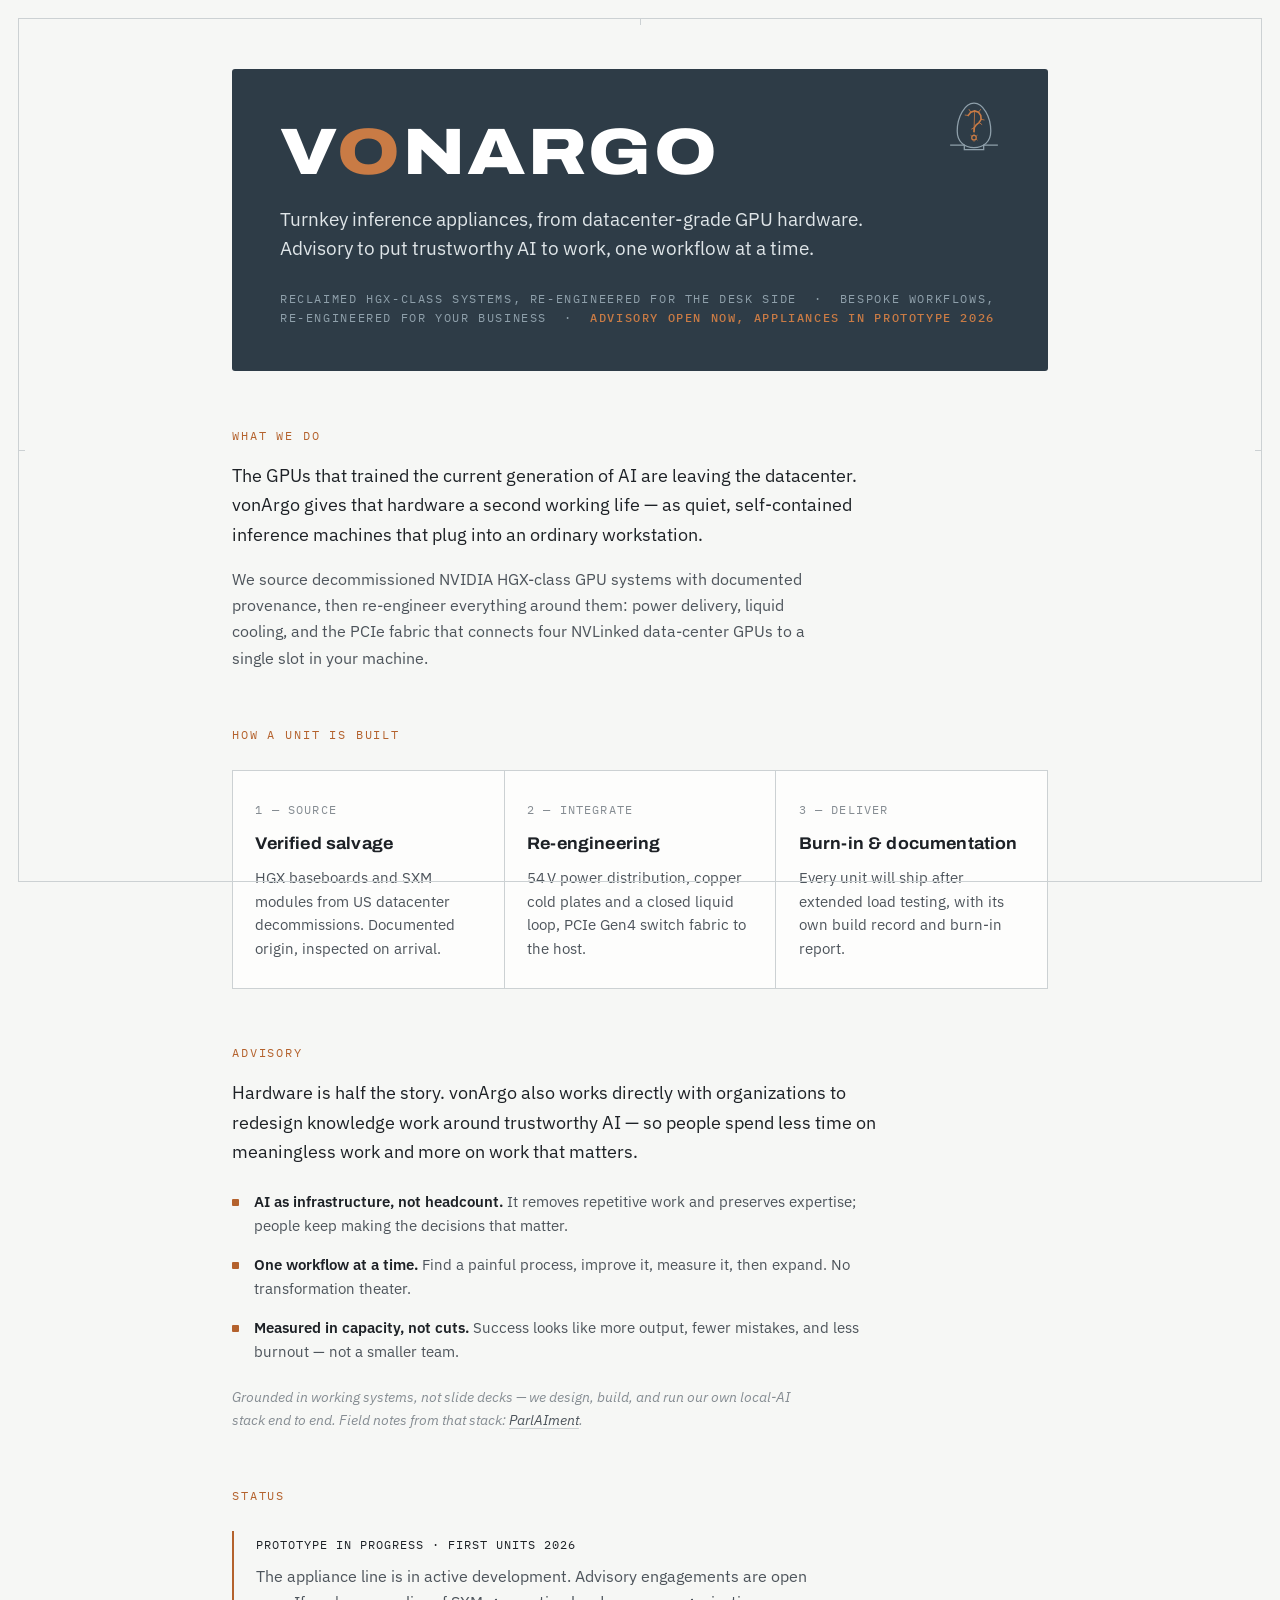
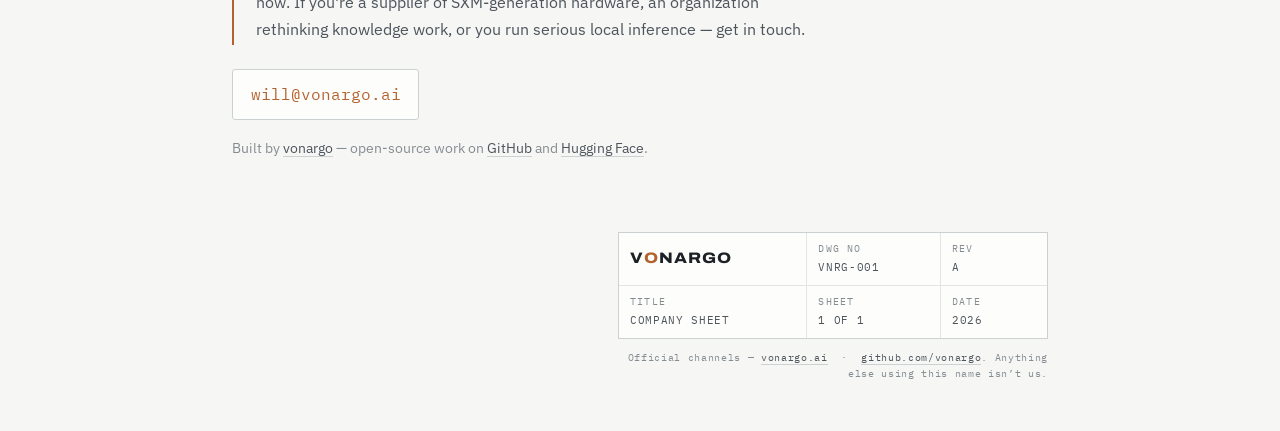
==== index.html @ 1dc31dbd "Footer: canonical-channels note (authenticity vs brand-squatting lookalikes)" ====
<!doctype html>
<html lang="en">
<head>
<meta charset="utf-8">
<meta name="viewport" content="width=device-width, initial-scale=1">
<title>Vonargo — inference appliances & knowledge-work advisory</title>
<meta name="description" content="vonArgo re-engineers decommissioned datacenter GPU systems into quiet, desk-side inference appliances. In prototype — first units 2026.">
<meta property="og:title" content="Vonargo — inference appliances & knowledge-work advisory">
<meta property="og:description" content="Reclaimed HGX-class systems, re-engineered for the desk side. Plus advisory on redesigning knowledge work with trustworthy AI. In prototype — first units 2026.">
<meta property="og:type" content="website">
<meta property="og:url" content="https://vonargo.ai/">
<meta property="og:image" content="https://vonargo.ai/og.png">
<meta property="og:image:width" content="1200">
<meta property="og:image:height" content="630">
<meta name="twitter:card" content="summary_large_image">
<link rel="icon" href="data:image/svg+xml,%3Csvg xmlns='http://www.w3.org/2000/svg' viewBox='0 0 120 150'%3E%3Cpath d='M60 6 C 88 6, 112 48, 112 92 C 112 126, 89 144, 60 144 C 31 144, 8 126, 8 92 C 8 48, 32 6, 60 6 Z' fill='%232e3c47'/%3E%3Cg stroke='%23c97b45' fill='none' stroke-width='9' stroke-linecap='square'%3E%3Cpath d='M42 44 L50 34 L62 30 L74 34 L81 44 L82 56 L76 66 L67 73 L61 82 L60 94'/%3E%3C/g%3E%3Ccircle cx='60' cy='115' r='9' fill='%23c97b45'/%3E%3C/svg%3E">
<link rel="preconnect" href="https://fonts.googleapis.com">
<link rel="preconnect" href="https://fonts.gstatic.com" crossorigin>
<link href="https://fonts.googleapis.com/css2?family=Archivo:wdth,wght@62..125,400..900&family=IBM+Plex+Sans:wght@400;500;600&family=IBM+Plex+Mono:wght@400;500&display=swap" rel="stylesheet">
<style>
/* Vonargo — "steel & copper". The page is set like an engineering drawing sheet:
   hairline frame, dimension ticks, title block. Copper is spent sparingly —
   it's the material the company actually trades in (cold plates, busbars). */
:root{
  --paper:#f6f7f5;        /* cool technical paper — not cream */
  --panel:#fdfdfc;
  --ink:#1d2126;          /* graphite */
  --ink-soft:#4d545b;
  --ink-faint:#858c92;
  --line:#ccd1d3;         /* steel hairline */
  --line-soft:#e2e5e6;
  --slate:#2e3c47;        /* anodized nameplate */
  --slate-ink:#dfe5e8;
  --slate-faint:#8fa0ab;
  --copper:#b4622d;       /* busbar copper — the one accent */
  --copper-bright:#c97b45;
  --sans:"IBM Plex Sans",system-ui,-apple-system,"Segoe UI",sans-serif;
  --mono:"IBM Plex Mono",ui-monospace,SFMono-Regular,Menlo,monospace;
  --display:"Archivo",var(--sans);
  --frame:18px;           /* drawing-sheet margin */
}
*{box-sizing:border-box}
html,body{margin:0;background:var(--paper);color:var(--ink);
  font-family:var(--sans);font-size:16px;line-height:1.65}

/* ── the drawing sheet frame ─────────────────────────────── */
.sheet{position:fixed;inset:var(--frame);border:1px solid var(--line);
  pointer-events:none;z-index:50}
.sheet::before,.sheet::after{content:'';position:absolute;background:var(--line)}
.sheet::before{top:-1px;left:50%;width:1px;height:7px}   /* top centerline tick */
.sheet::after{bottom:-1px;left:50%;width:1px;height:7px} /* bottom tick */
.tick{position:absolute;background:var(--line)}
.tick.l{left:-1px;top:50%;height:1px;width:7px}
.tick.r{right:-1px;top:50%;height:1px;width:7px}

main{max-width:880px;margin:0 auto;padding:calc(var(--frame) + 4vw) 2rem 0}

/* ── nameplate ───────────────────────────────────────────── */
.nameplate{background:var(--slate);color:var(--slate-ink);
  border-radius:3px;padding:3.2rem 3rem 2.8rem;position:relative;overflow:hidden}
.nameplate .mark{position:absolute;top:1.8rem;right:3rem;width:52px;height:60px}
.wordmark{font-family:var(--display);font-weight:850;font-stretch:118%;
  font-size:clamp(2.5rem,7vw,4.1rem);letter-spacing:0.035em;line-height:1;
  margin:0;color:#fff}
.wordmark .o{color:var(--copper-bright)}
.thesis{margin:1.1rem 0 0;font-size:clamp(1.02rem,2.4vw,1.2rem);
  color:var(--slate-ink);max-width:34em;line-height:1.55}
.nameplate .sub{margin:1.6rem 0 0;font-family:var(--mono);font-size:0.72rem;
  letter-spacing:0.14em;color:var(--slate-faint);text-transform:uppercase}
.nameplate .sub b{color:var(--copper-bright);font-weight:500}

/* ── body sections ───────────────────────────────────────── */
section{padding:3.4rem 0 0}
.eyebrow{font-family:var(--mono);font-size:0.72rem;letter-spacing:0.16em;
  text-transform:uppercase;color:var(--copper);margin:0 0 1rem}
.lede{font-size:1.12rem;max-width:38em;margin:0;color:var(--ink)}
.lede + p{max-width:38em;color:var(--ink-soft);margin:1rem 0 0}

/* pipeline — a real sequence, so the numbers mean something */
.pipeline{display:grid;grid-template-columns:repeat(3,1fr);gap:1px;
  background:var(--line);border:1px solid var(--line);margin-top:1.6rem}
.step{background:var(--panel);padding:1.5rem 1.4rem 1.7rem}
.step .n{font-family:var(--mono);font-size:0.72rem;color:var(--ink-faint);
  letter-spacing:0.1em}
.step h3{font-family:var(--display);font-weight:700;font-stretch:105%;
  font-size:1.06rem;margin:0.55rem 0 0.5rem;letter-spacing:0.01em}
.step p{margin:0;font-size:0.92rem;color:var(--ink-soft);line-height:1.6}

/* advisory principles */
.principles{list-style:none;margin:1.4rem 0 0;padding:0;max-width:40em;
  display:grid;gap:0.9rem}
.principles li{padding-left:1.4rem;position:relative;color:var(--ink-soft);
  font-size:0.95rem;line-height:1.6}
.principles li::before{content:'';position:absolute;left:0;top:0.62em;
  width:7px;height:7px;background:var(--copper);border-radius:1px}
.principles b{color:var(--ink);font-weight:600}
.grounded{margin:1.3rem 0 0;max-width:40em;font-size:0.9rem;
  color:var(--ink-faint);font-style:italic}
.grounded a{color:var(--ink-soft);text-decoration:underline;
  text-decoration-color:var(--line);text-underline-offset:3px}
.grounded a:hover{color:var(--copper);text-decoration-color:var(--copper)}

/* status + contact */
.status{border-left:2px solid var(--copper);padding:0.2rem 0 0.2rem 1.4rem;
  margin-top:1.6rem}
.status p{margin:0;max-width:36em;color:var(--ink-soft)}
.status .now{font-family:var(--mono);font-size:0.78rem;letter-spacing:0.08em;
  color:var(--ink);margin-bottom:0.5rem}
.contact{margin-top:1.5rem}
a.mail{display:inline-block;font-family:var(--mono);font-size:1rem;
  color:var(--copper);text-decoration:none;border:1px solid var(--line);
  background:var(--panel);padding:0.7rem 1.1rem;border-radius:3px}
a.mail:hover{border-color:var(--copper);color:var(--copper)}
a.mail:focus-visible,a:focus-visible{outline:2px solid var(--copper);outline-offset:2px}

/* builder line */
.builder{margin-top:0.9rem;font-size:0.9rem;color:var(--ink-faint)}
.builder a{color:var(--ink-soft);text-decoration:underline;
  text-decoration-color:var(--line);text-underline-offset:3px}
.builder a:hover{color:var(--copper);text-decoration-color:var(--copper)}

/* ── title block footer ──────────────────────────────────── */
footer{margin:4.5rem 0 0;padding-bottom:calc(var(--frame) + 2rem)}
.titleblock{margin-left:auto;max-width:430px;border:1px solid var(--line);
  background:var(--panel);display:grid;
  grid-template-columns:1.4fr 1fr 0.8fr;font-family:var(--mono);
  font-size:0.68rem;letter-spacing:0.06em;color:var(--ink-soft)}
.tb{padding:0.5rem 0.7rem;border-top:1px solid var(--line-soft)}
.tb:nth-child(-n+3){border-top:none}
.tb + .tb{border-left:1px solid var(--line-soft)}
.tb:nth-child(3n+1){border-left:none}
.tb b{display:block;font-weight:400;font-size:0.6rem;color:var(--ink-faint);
  letter-spacing:0.12em;margin-bottom:0.15rem}
.tb.name{font-family:var(--display);font-weight:800;font-stretch:115%;
  font-size:0.95rem;letter-spacing:0.06em;color:var(--ink);
  display:flex;align-items:center}
.tb.name span{color:var(--copper)}
.canon{max-width:430px;margin:0.7rem 0 0 auto;font-family:var(--mono);
  font-size:0.6rem;letter-spacing:0.07em;line-height:1.6;
  color:var(--ink-faint);text-align:right}
.canon a{color:var(--ink-soft);text-decoration:none;
  border-bottom:1px solid var(--line)}
.canon a:hover{color:var(--copper);border-color:var(--copper)}

/* ── motion: one quiet reveal ────────────────────────────── */
@media (prefers-reduced-motion:no-preference){
  .nameplate,section,footer{animation:rise 0.6s cubic-bezier(.2,.6,.2,1) both}
  section:nth-of-type(1){animation-delay:0.08s}
  section:nth-of-type(2){animation-delay:0.16s}
  section:nth-of-type(3){animation-delay:0.24s}
  footer{animation-delay:0.3s}
  @keyframes rise{from{opacity:0;transform:translateY(10px)}to{opacity:1;transform:none}}
}

/* ── responsive ──────────────────────────────────────────── */
@media (max-width:720px){
  :root{--frame:10px}
  main{padding-left:1.2rem;padding-right:1.2rem}
  .nameplate{padding:2.4rem 1.6rem 2.2rem}
  .nameplate .mark{top:1.4rem;right:1.6rem;width:40px;height:46px}
  .pipeline{grid-template-columns:1fr}
  .titleblock{max-width:none}
}
</style>
</head>
<body>

<div class="sheet" aria-hidden="true"><span class="tick l"></span><span class="tick r"></span></div>

<main>
  <header class="nameplate">
    <svg class="mark" viewBox="0 0 160 186" aria-hidden="true">
      <g transform="translate(20,10)">
        <path d="M60 6 C 88 6, 112 48, 112 92 C 112 126, 89 144, 60 144 C 31 144, 8 126, 8 92 C 8 48, 32 6, 60 6 Z" fill="none" stroke="#8fa0ab" stroke-width="4"/>
        <g stroke="#c97b45" fill="none" stroke-width="5" stroke-linecap="square" stroke-linejoin="miter">
          <path d="M42 44 L50 34 L62 30 L74 34 L81 44 L82 56 L76 66 L67 73 L61 82 L60 94"/>
          <path d="M50 34 L45 26" stroke-width="2.5"/>
          <path d="M74 34 L80 26" stroke-width="2.5"/>
          <path d="M82 56 L91 58" stroke-width="2.5"/>
          <path d="M76 66 L84 72" stroke-width="2.5"/>
          <path d="M61 82 L53 86" stroke-width="2.5"/>
          <path d="M42 44 L33 43" stroke-width="2.5"/>
        </g>
        <path d="M62 30 L60 94" stroke="#c97b45" stroke-width="2.5" fill="none" stroke-linecap="square"/>
        <g stroke="#c97b45" fill="none" stroke-width="4"><circle cx="60" cy="113" r="7"/></g>
        <g stroke="#c97b45" fill="none" stroke-width="2">
          <path d="M60 106 L60 101"/><path d="M66 109 L71 105"/><path d="M54 109 L49 105"/>
          <path d="M60 120 L60 126"/><path d="M66 117 L71 121"/>
        </g>
      </g>
      <path d="M8 146 L50 146 L50 160 L110 160 L110 146 L152 146" fill="none" stroke="#8fa0ab" stroke-width="4" stroke-linecap="square" stroke-linejoin="miter"/>
    </svg>
    <h1 class="wordmark">V<span class="o">O</span>NARGO</h1>
    <p class="thesis">Turnkey inference appliances, from datacenter-grade GPU hardware.<br>Advisory to put trustworthy AI to work, one workflow at a time.</p>
    <p class="sub">Reclaimed HGX-class systems, re-engineered for the desk side &nbsp;·&nbsp; bespoke workflows, re-engineered for your business &nbsp;·&nbsp; <b>advisory open now, appliances in prototype 2026</b></p>
  </header>

  <section>
    <p class="eyebrow">What we do</p>
    <p class="lede">The GPUs that trained the current generation of AI are leaving the datacenter. vonArgo gives that hardware a second working life — as quiet, self-contained inference machines that plug into an ordinary workstation.</p>
    <p>We source decommissioned NVIDIA HGX-class GPU systems with documented provenance, then re-engineer everything around them: power delivery, liquid cooling, and the PCIe fabric that connects four NVLinked data-center GPUs to a single slot in your machine.</p>
  </section>

  <section>
    <p class="eyebrow">How a unit is built</p>
    <div class="pipeline">
      <div class="step">
        <span class="n">1 — SOURCE</span>
        <h3>Verified salvage</h3>
        <p>HGX baseboards and SXM modules from US datacenter decommissions. Documented origin, inspected on arrival.</p>
      </div>
      <div class="step">
        <span class="n">2 — INTEGRATE</span>
        <h3>Re-engineering</h3>
        <p>54&thinsp;V power distribution, copper cold plates and a closed liquid loop, PCIe Gen4 switch fabric to the host.</p>
      </div>
      <div class="step">
        <span class="n">3 — DELIVER</span>
        <h3>Burn-in &amp; documentation</h3>
        <p>Every unit will ship after extended load testing, with its own build record and burn-in report.</p>
      </div>
    </div>
  </section>

  <section>
    <p class="eyebrow">Advisory</p>
    <p class="lede">Hardware is half the story. vonArgo also works directly with organizations to redesign knowledge work around trustworthy AI — so people spend less time on meaningless work and more on work that matters.</p>
    <ul class="principles">
      <li><b>AI as infrastructure, not headcount.</b> It removes repetitive work and preserves expertise; people keep making the decisions that matter.</li>
      <li><b>One workflow at a time.</b> Find a painful process, improve it, measure it, then expand. No transformation theater.</li>
      <li><b>Measured in capacity, not cuts.</b> Success looks like more output, fewer mistakes, and less burnout — not a smaller team.</li>
    </ul>
    <p class="grounded">Grounded in working systems, not slide decks — we design, build, and run our own local-AI stack end to end. Field notes from that stack: <a href="https://parlaiment.bearblog.dev">ParlAIment</a>.</p>
  </section>

  <section>
    <p class="eyebrow">Status</p>
    <div class="status">
      <p class="now">PROTOTYPE IN PROGRESS · FIRST UNITS 2026</p>
      <p>The appliance line is in active development. Advisory engagements are open now. If you're a supplier of SXM-generation hardware, an organization rethinking knowledge work, or you run serious local inference — get in touch.</p>
    </div>
    <p class="contact"><a class="mail" href="mailto:will@vonargo.ai">will@vonargo.ai</a></p>
    <p class="builder">Built by <a href="https://github.com/vonargo" rel="me">vonargo</a> — open-source work on <a href="https://github.com/vonargo">GitHub</a> and <a href="https://huggingface.co/vonargo" rel="me">Hugging&nbsp;Face</a>.</p>
  </section>

  <footer>
    <div class="titleblock" role="contentinfo">
      <div class="tb name">V<span>O</span>NARGO</div>
      <div class="tb"><b>DWG NO</b>VNRG-001</div>
      <div class="tb"><b>REV</b>A</div>
      <div class="tb"><b>TITLE</b>COMPANY SHEET</div>
      <div class="tb"><b>SHEET</b>1 OF 1</div>
      <div class="tb"><b>DATE</b>2026</div>
    </div>
    <p class="canon">Official channels — <a href="https://vonargo.ai">vonargo.ai</a> &nbsp;·&nbsp; <a href="https://github.com/vonargo">github.com/vonargo</a>. Anything else using this name isn&rsquo;t us.</p>
  </footer>
</main>

</body>
</html>
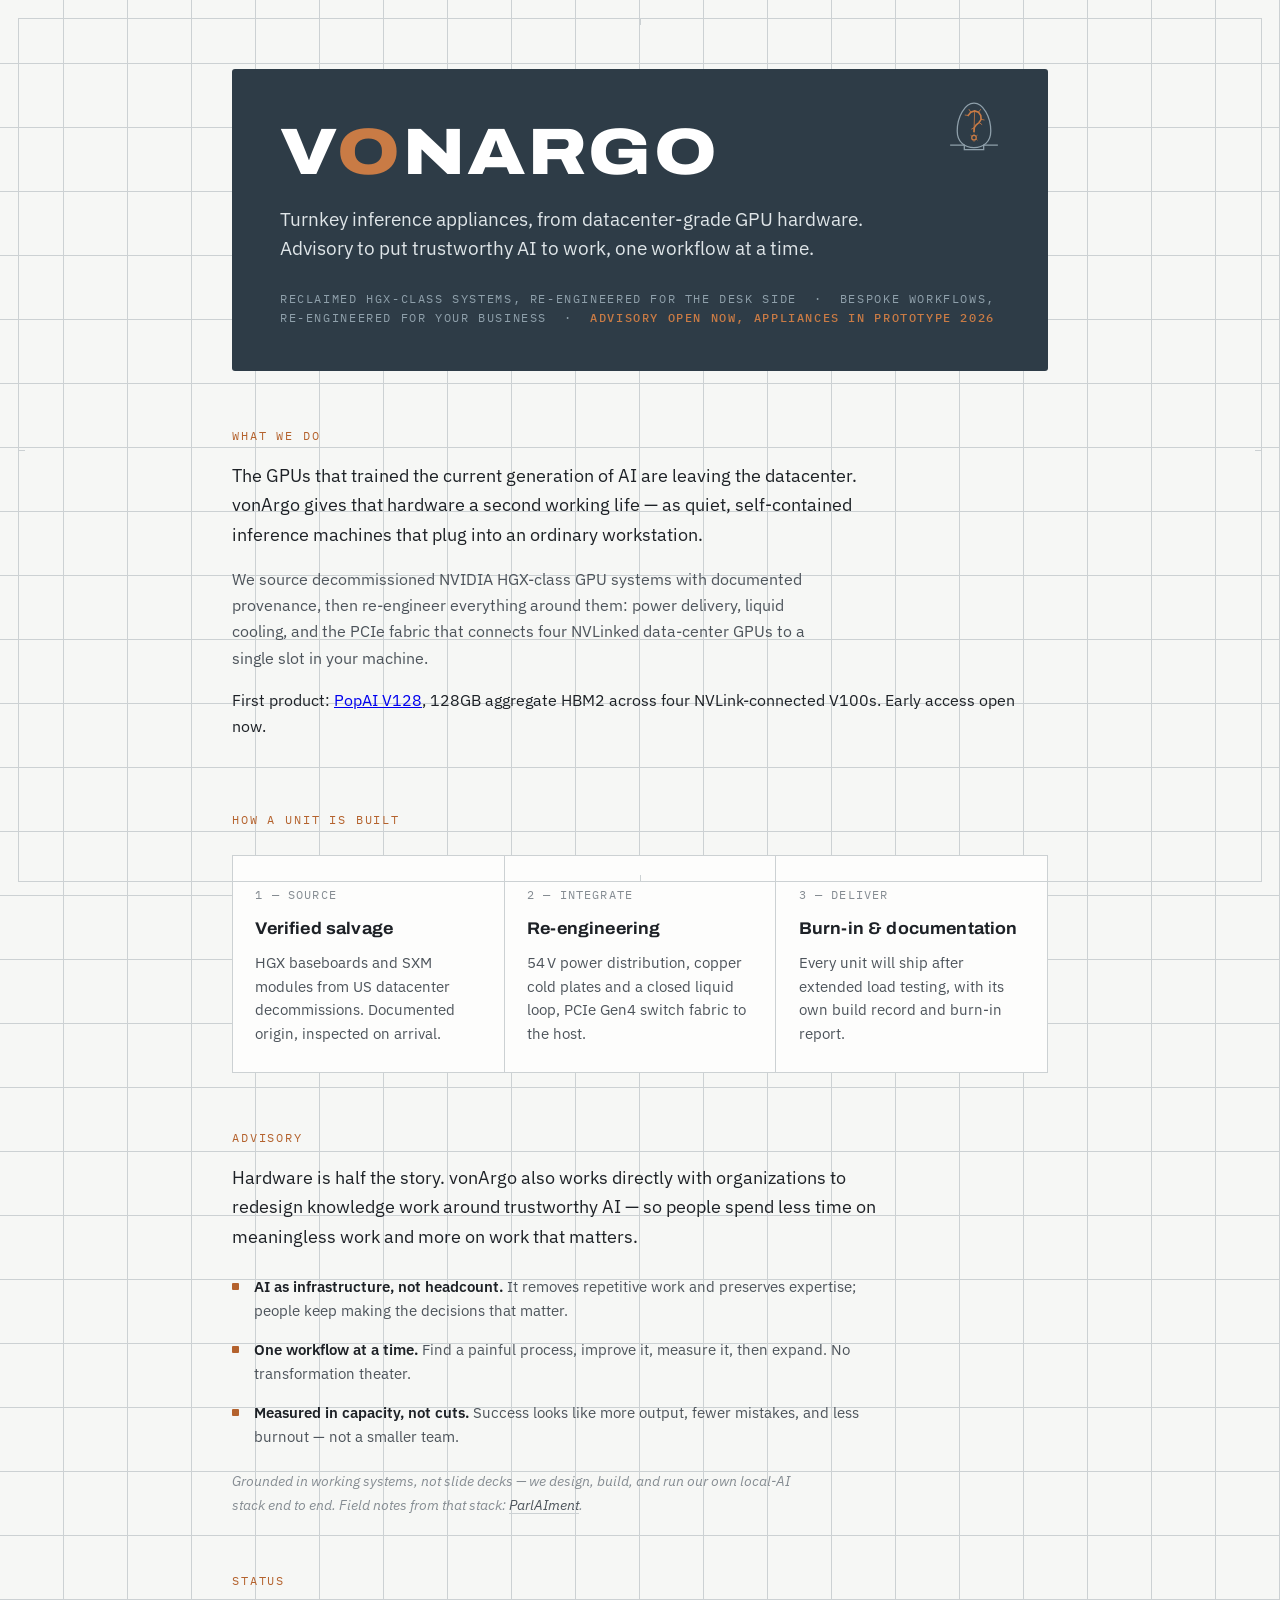
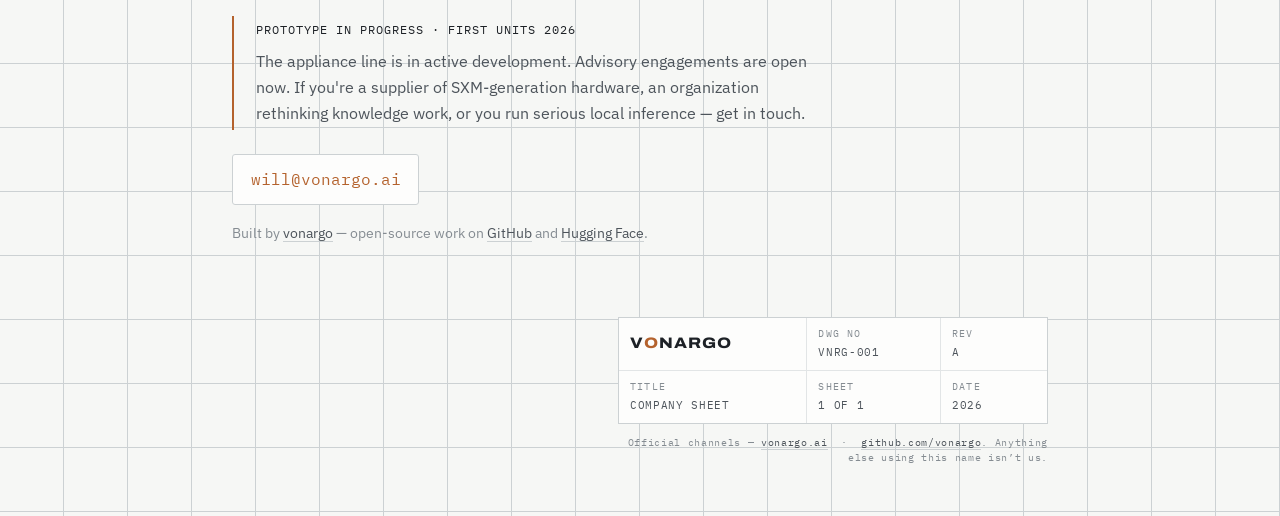
==== commit cf3df9e2: "Add PopAI V128 product page, integrated with the company sheet design system PopAI now lives at /pop" ====
--- a/index.html
+++ b/index.html
@@ -41,7 +41,12 @@
 }
 *{box-sizing:border-box}
 html,body{margin:0;background:var(--paper);color:var(--ink);
-  font-family:var(--sans);font-size:16px;line-height:1.65}
+  font-family:var(--sans);font-size:16px;line-height:1.65;
+  background-image:
+    linear-gradient(var(--line) 1px, transparent 1px),
+    linear-gradient(90deg, var(--line) 1px, transparent 1px);
+  background-size:64px 64px;background-position:-1px -1px;background-attachment:local;
+  background-color:var(--paper)}
 
 /* ── the drawing sheet frame ─────────────────────────────── */
 .sheet{position:fixed;inset:var(--frame);border:1px solid var(--line);
@@ -199,6 +204,7 @@
     <p class="eyebrow">What we do</p>
     <p class="lede">The GPUs that trained the current generation of AI are leaving the datacenter. vonArgo gives that hardware a second working life — as quiet, self-contained inference machines that plug into an ordinary workstation.</p>
     <p>We source decommissioned NVIDIA HGX-class GPU systems with documented provenance, then re-engineer everything around them: power delivery, liquid cooling, and the PCIe fabric that connects four NVLinked data-center GPUs to a single slot in your machine.</p>
+    <p>First product: <a href="/popai/">PopAI V128</a>, 128GB aggregate HBM2 across four NVLink-connected V100s. Early access open now.</p>
   </section>
 
   <section>
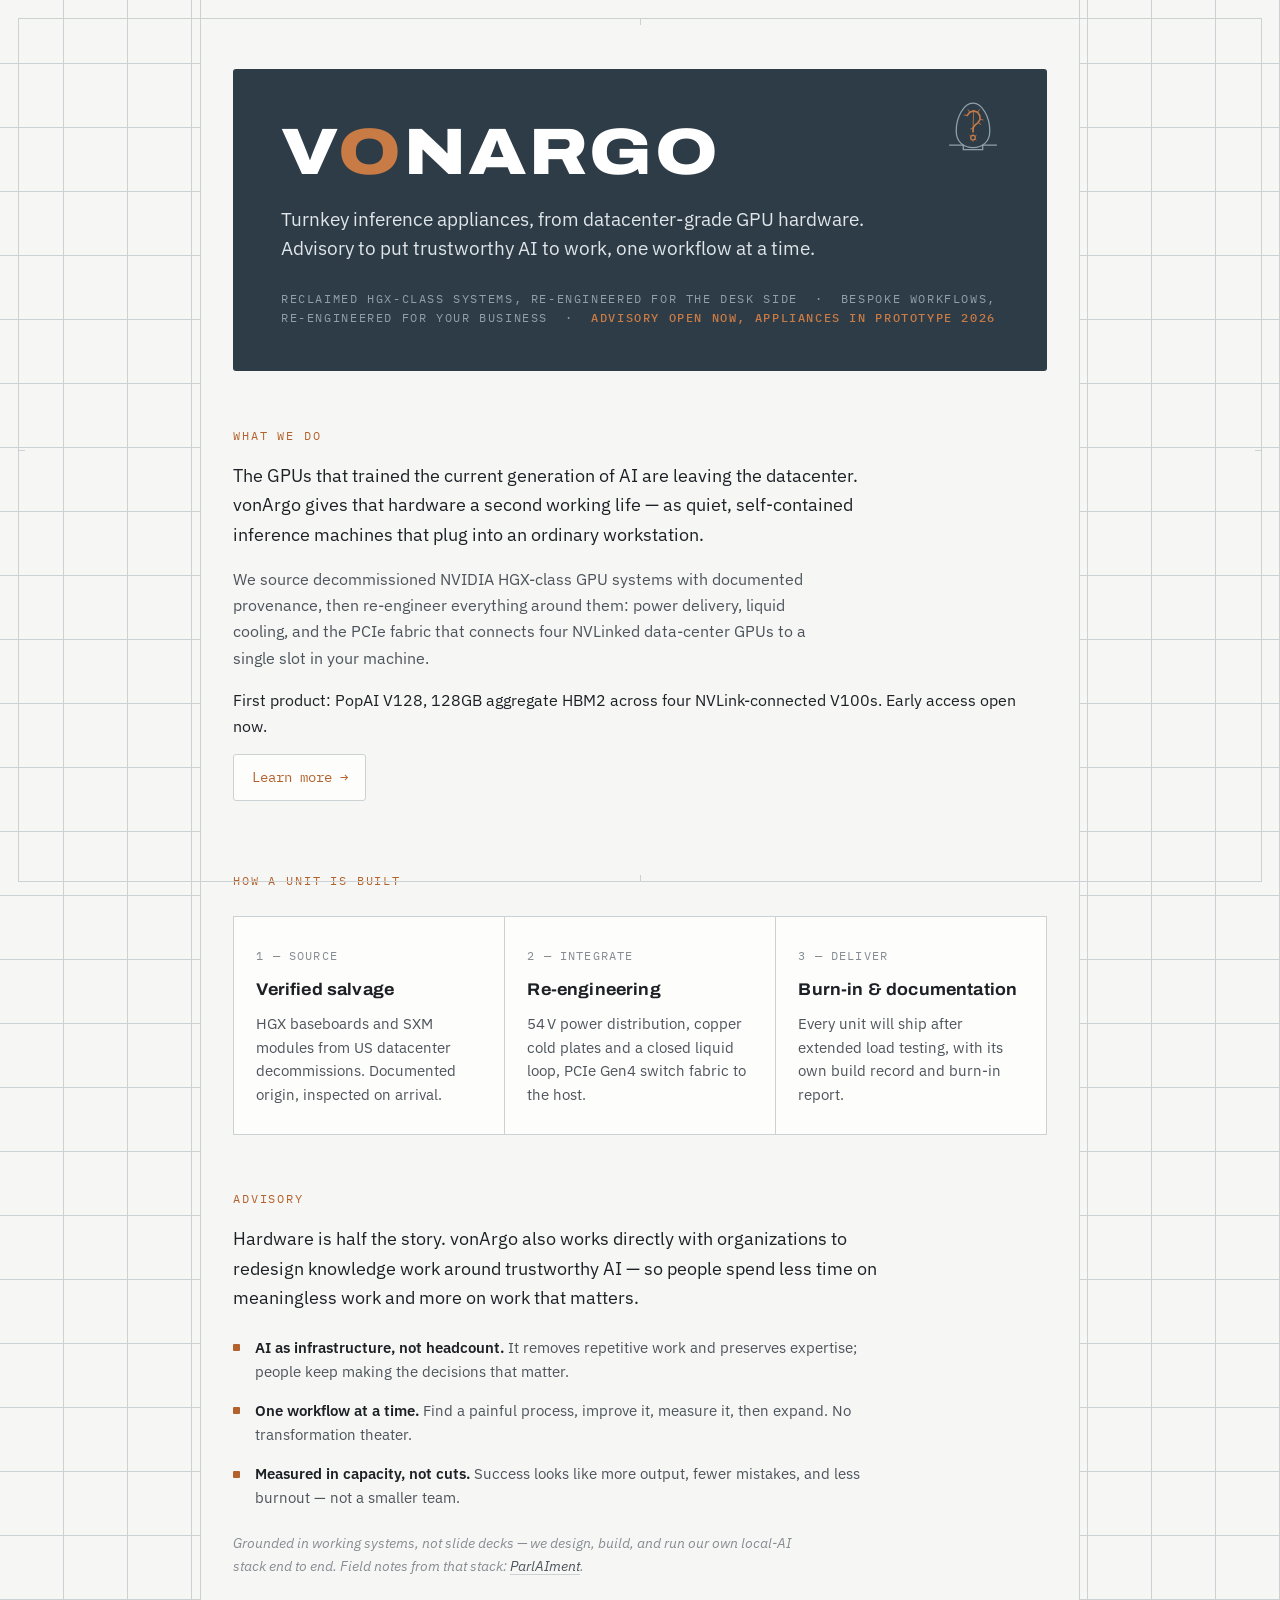
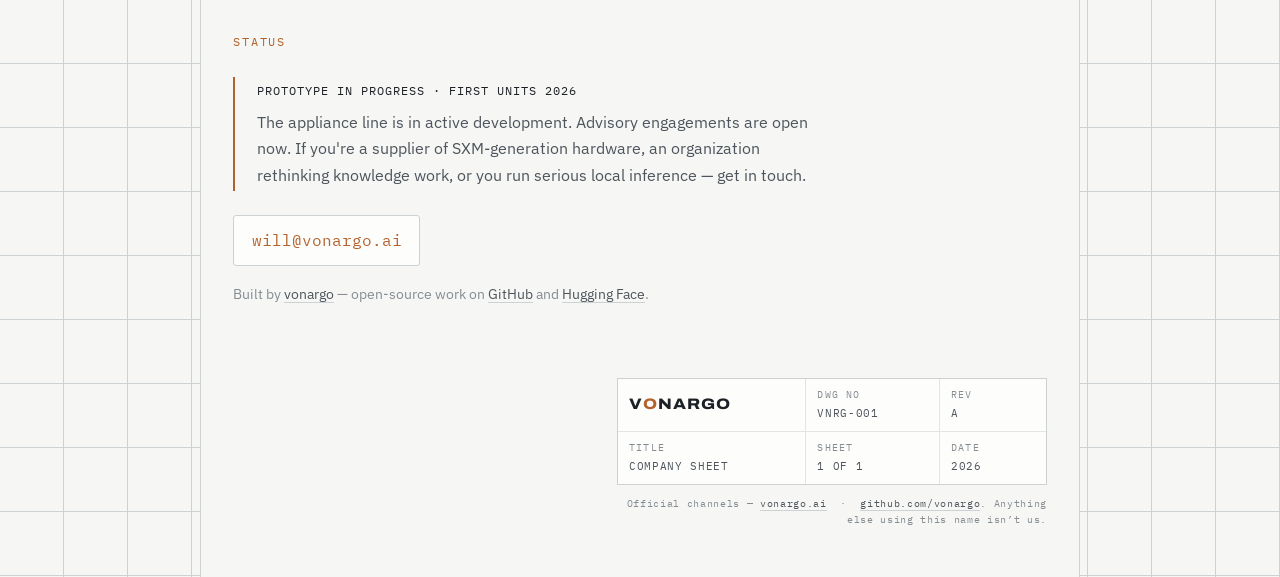
==== commit e3a980d8: "Polish PopAI page integration: white content panel, real mark, button CTA - Give main's content colu" ====
--- a/index.html
+++ b/index.html
@@ -58,7 +58,8 @@
 .tick.l{left:-1px;top:50%;height:1px;width:7px}
 .tick.r{right:-1px;top:50%;height:1px;width:7px}
 
-main{max-width:880px;margin:0 auto;padding:calc(var(--frame) + 4vw) 2rem 0}
+main{max-width:880px;margin:0 auto;padding:calc(var(--frame) + 4vw) 2rem 0;
+  background:var(--paper);border-left:1px solid var(--line);border-right:1px solid var(--line)}
 
 /* ── nameplate ───────────────────────────────────────────── */
 .nameplate{background:var(--slate);color:var(--slate-ink);
@@ -112,11 +113,12 @@
 .status .now{font-family:var(--mono);font-size:0.78rem;letter-spacing:0.08em;
   color:var(--ink);margin-bottom:0.5rem}
 .contact{margin-top:1.5rem}
-a.mail{display:inline-block;font-family:var(--mono);font-size:1rem;
+a.mail,a.btn{display:inline-block;font-family:var(--mono);font-size:1rem;
   color:var(--copper);text-decoration:none;border:1px solid var(--line);
   background:var(--panel);padding:0.7rem 1.1rem;border-radius:3px}
-a.mail:hover{border-color:var(--copper);color:var(--copper)}
-a.mail:focus-visible,a:focus-visible{outline:2px solid var(--copper);outline-offset:2px}
+a.mail:hover,a.btn:hover{border-color:var(--copper);color:var(--copper)}
+a.mail:focus-visible,a.btn:focus-visible,a:focus-visible{outline:2px solid var(--copper);outline-offset:2px}
+a.btn{font-size:0.85rem;margin-top:0.9rem}
 
 /* builder line */
 .builder{margin-top:0.9rem;font-size:0.9rem;color:var(--ink-faint)}
@@ -204,7 +206,8 @@
     <p class="eyebrow">What we do</p>
     <p class="lede">The GPUs that trained the current generation of AI are leaving the datacenter. vonArgo gives that hardware a second working life — as quiet, self-contained inference machines that plug into an ordinary workstation.</p>
     <p>We source decommissioned NVIDIA HGX-class GPU systems with documented provenance, then re-engineer everything around them: power delivery, liquid cooling, and the PCIe fabric that connects four NVLinked data-center GPUs to a single slot in your machine.</p>
-    <p>First product: <a href="/popai/">PopAI V128</a>, 128GB aggregate HBM2 across four NVLink-connected V100s. Early access open now.</p>
+    <p>First product: PopAI V128, 128GB aggregate HBM2 across four NVLink-connected V100s. Early access open now.<br>
+    <a class="btn" href="/popai/">Learn more &rarr;</a></p>
   </section>
 
   <section>
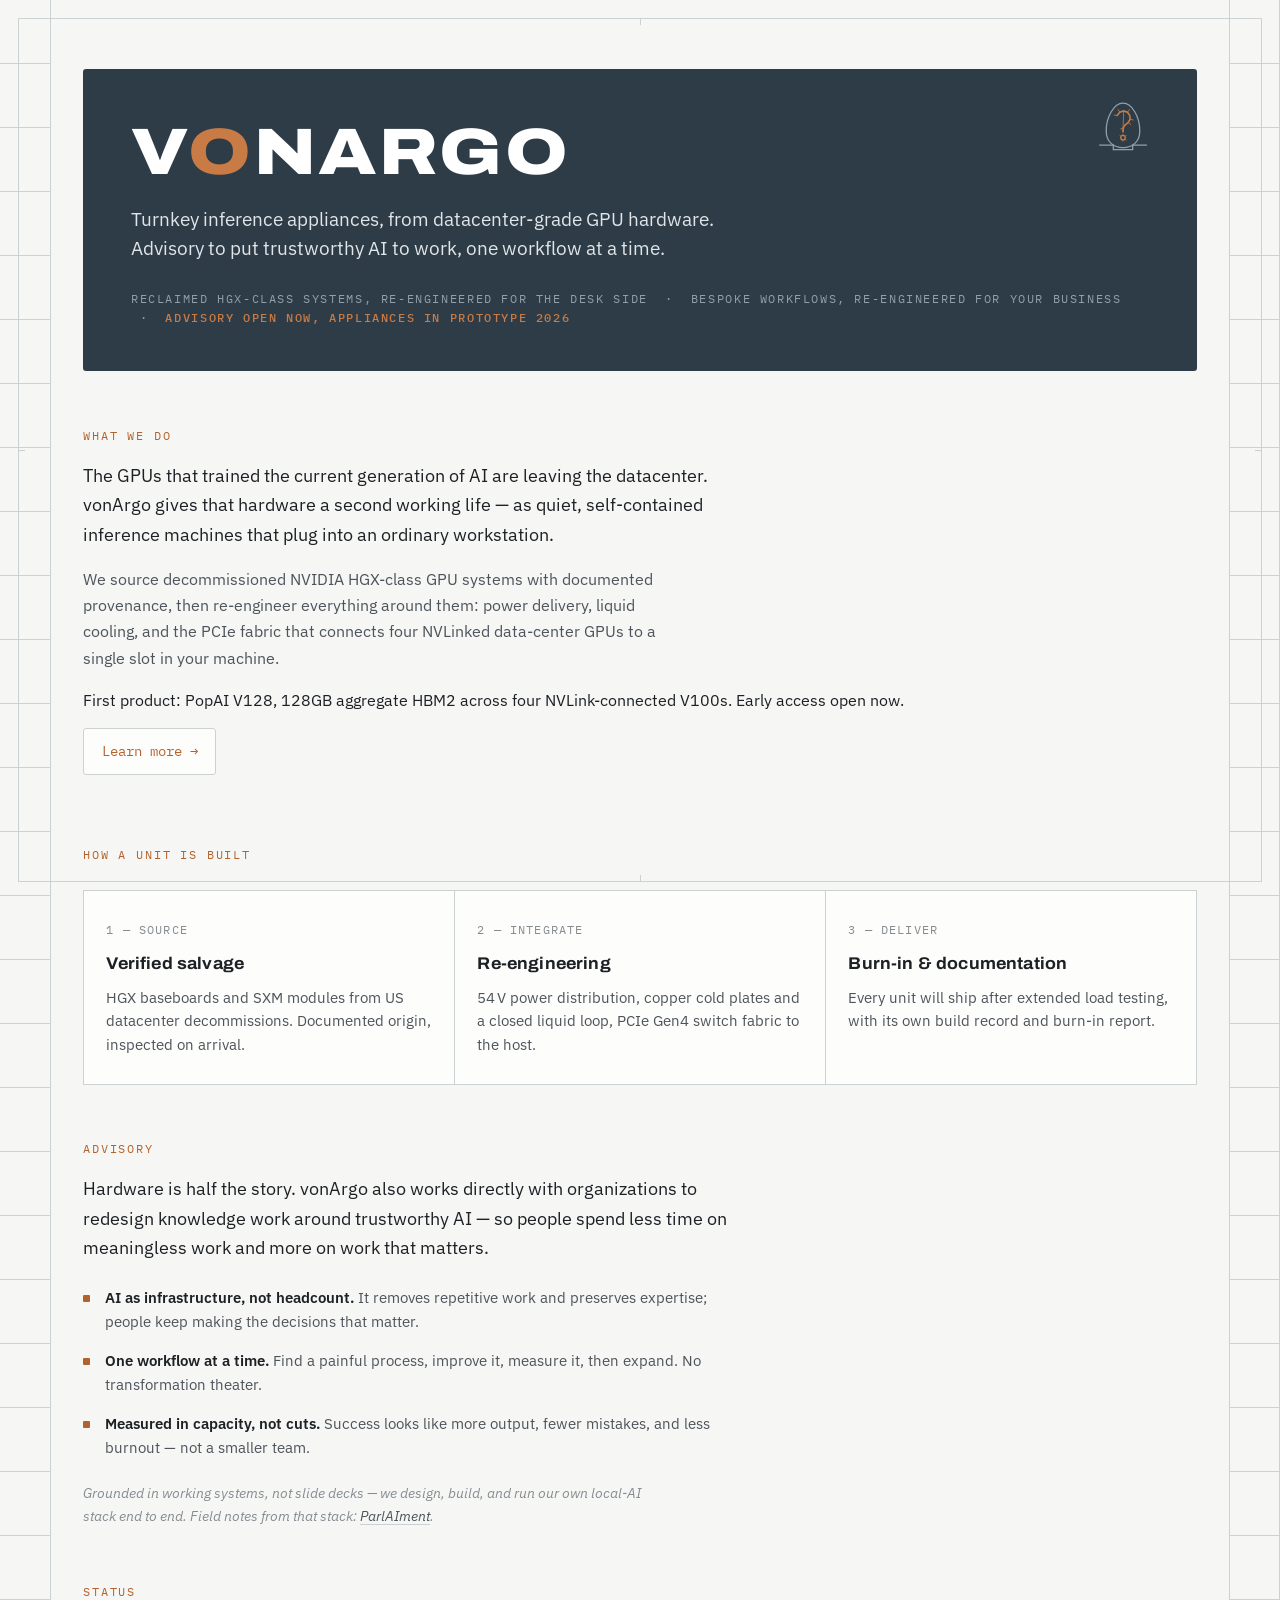
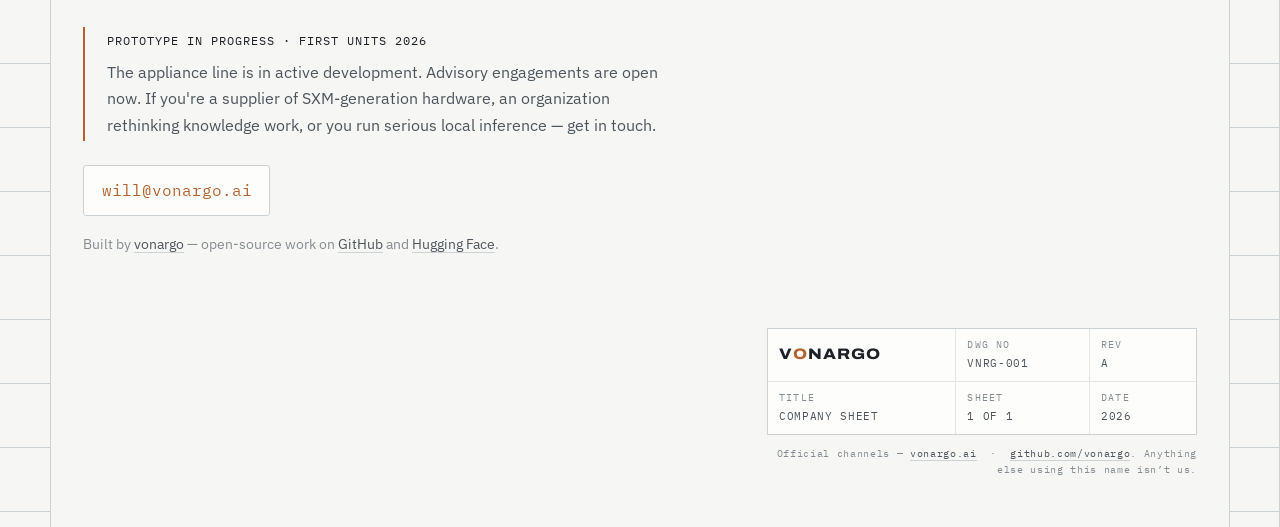
==== commit 9f9837c8: "Widen main to match PopAI, use the favicon-style mark for the small titleblock icon main's max-width" ====
--- a/index.html
+++ b/index.html
@@ -58,7 +58,7 @@
 .tick.l{left:-1px;top:50%;height:1px;width:7px}
 .tick.r{right:-1px;top:50%;height:1px;width:7px}
 
-main{max-width:880px;margin:0 auto;padding:calc(var(--frame) + 4vw) 2rem 0;
+main{max-width:1180px;margin:0 auto;padding:calc(var(--frame) + 4vw) 2rem 0;
   background:var(--paper);border-left:1px solid var(--line);border-right:1px solid var(--line)}
 
 /* ── nameplate ───────────────────────────────────────────── */
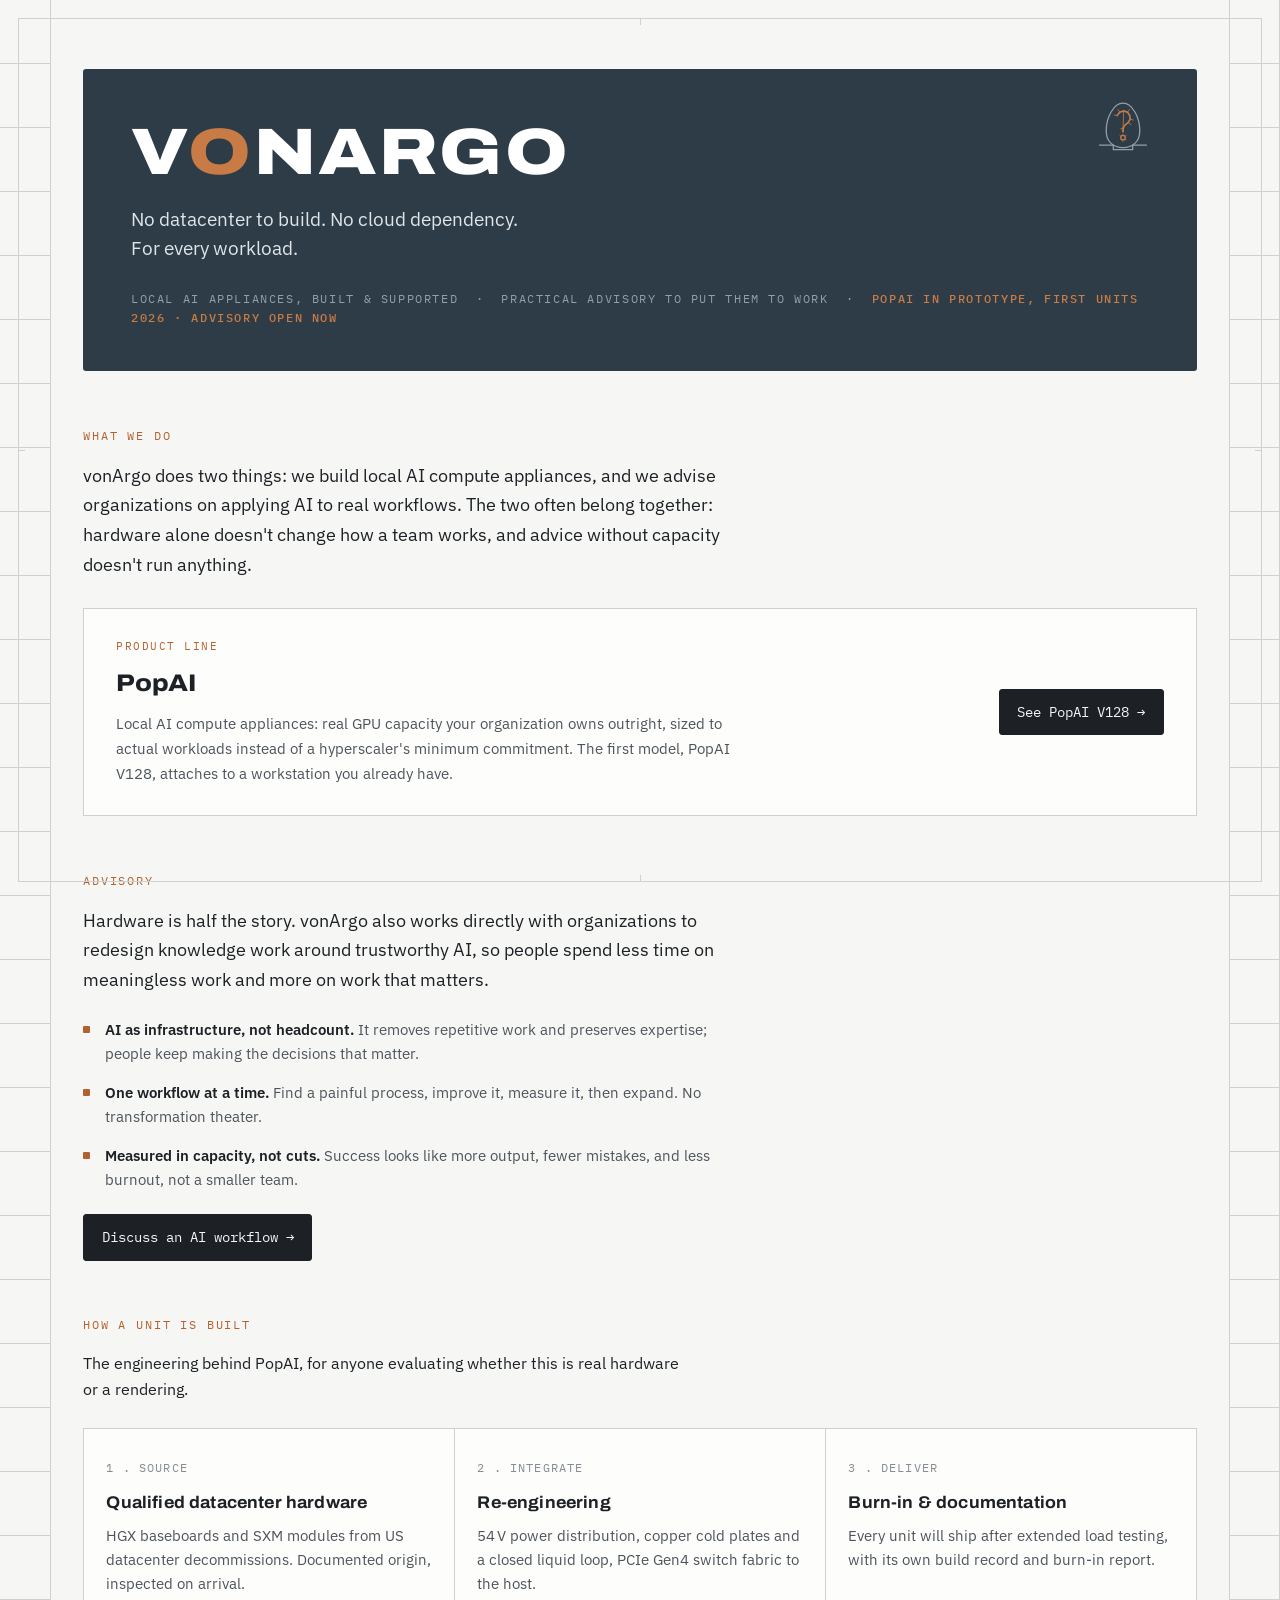
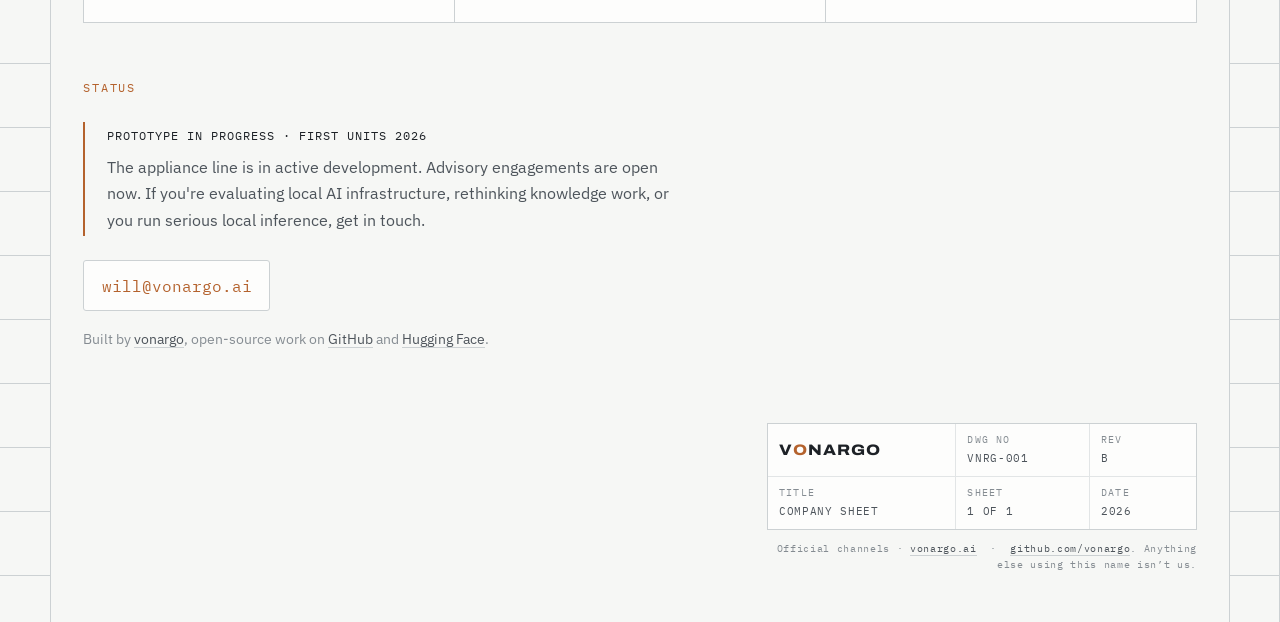
==== commit fee4a1f1: "Rework homepage and PopAI page around business credibility and hierarchy Homepage: hero now leads wi" ====
--- a/index.html
+++ b/index.html
@@ -3,10 +3,10 @@
 <head>
 <meta charset="utf-8">
 <meta name="viewport" content="width=device-width, initial-scale=1">
-<title>Vonargo — inference appliances & knowledge-work advisory</title>
-<meta name="description" content="vonArgo re-engineers decommissioned datacenter GPU systems into quiet, desk-side inference appliances. In prototype — first units 2026.">
-<meta property="og:title" content="Vonargo — inference appliances & knowledge-work advisory">
-<meta property="og:description" content="Reclaimed HGX-class systems, re-engineered for the desk side. Plus advisory on redesigning knowledge work with trustworthy AI. In prototype — first units 2026.">
+<title>vonArgo: local AI infrastructure &amp; advisory</title>
+<meta name="description" content="vonArgo builds local AI compute appliances organizations can own and operate, and advises on putting them to work. PopAI in prototype, first units 2026.">
+<meta property="og:title" content="vonArgo: local AI infrastructure &amp; advisory">
+<meta property="og:description" content="Local AI infrastructure your organization can own and operate, without building a datacenter or routing every workload through someone else's cloud.">
 <meta property="og:type" content="website">
 <meta property="og:url" content="https://vonargo.ai/">
 <meta property="og:image" content="https://vonargo.ai/og.png">
@@ -18,11 +18,11 @@
 <link rel="preconnect" href="https://fonts.gstatic.com" crossorigin>
 <link href="https://fonts.googleapis.com/css2?family=Archivo:wdth,wght@62..125,400..900&family=IBM+Plex+Sans:wght@400;500;600&family=IBM+Plex+Mono:wght@400;500&display=swap" rel="stylesheet">
 <style>
-/* Vonargo — "steel & copper". The page is set like an engineering drawing sheet:
-   hairline frame, dimension ticks, title block. Copper is spent sparingly —
+/* Vonargo, "steel & copper". The page is set like an engineering drawing sheet:
+   hairline frame, dimension ticks, title block. Copper is spent sparingly,
    it's the material the company actually trades in (cold plates, busbars). */
 :root{
-  --paper:#f6f7f5;        /* cool technical paper — not cream */
+  --paper:#f6f7f5;        /* cool technical paper, not cream */
   --panel:#fdfdfc;
   --ink:#1d2126;          /* graphite */
   --ink-soft:#4d545b;
@@ -32,7 +32,7 @@
   --slate:#2e3c47;        /* anodized nameplate */
   --slate-ink:#dfe5e8;
   --slate-faint:#8fa0ab;
-  --copper:#b4622d;       /* busbar copper — the one accent */
+  --copper:#b4622d;       /* busbar copper, the one accent */
   --copper-bright:#c97b45;
   --sans:"IBM Plex Sans",system-ui,-apple-system,"Segoe UI",sans-serif;
   --mono:"IBM Plex Mono",ui-monospace,SFMono-Regular,Menlo,monospace;
@@ -48,12 +48,12 @@
   background-size:64px 64px;background-position:-1px -1px;background-attachment:local;
   background-color:var(--paper)}
 
-/* ── the drawing sheet frame ─────────────────────────────── */
+/* the drawing sheet frame */
 .sheet{position:fixed;inset:var(--frame);border:1px solid var(--line);
   pointer-events:none;z-index:50}
 .sheet::before,.sheet::after{content:'';position:absolute;background:var(--line)}
-.sheet::before{top:-1px;left:50%;width:1px;height:7px}   /* top centerline tick */
-.sheet::after{bottom:-1px;left:50%;width:1px;height:7px} /* bottom tick */
+.sheet::before{top:-1px;left:50%;width:1px;height:7px}
+.sheet::after{bottom:-1px;left:50%;width:1px;height:7px}
 .tick{position:absolute;background:var(--line)}
 .tick.l{left:-1px;top:50%;height:1px;width:7px}
 .tick.r{right:-1px;top:50%;height:1px;width:7px}
@@ -61,7 +61,7 @@
 main{max-width:1180px;margin:0 auto;padding:calc(var(--frame) + 4vw) 2rem 0;
   background:var(--paper);border-left:1px solid var(--line);border-right:1px solid var(--line)}
 
-/* ── nameplate ───────────────────────────────────────────── */
+/* nameplate */
 .nameplate{background:var(--slate);color:var(--slate-ink);
   border-radius:3px;padding:3.2rem 3rem 2.8rem;position:relative;overflow:hidden}
 .nameplate .mark{position:absolute;top:1.8rem;right:3rem;width:52px;height:60px}
@@ -70,19 +70,19 @@
   margin:0;color:#fff}
 .wordmark .o{color:var(--copper-bright)}
 .thesis{margin:1.1rem 0 0;font-size:clamp(1.02rem,2.4vw,1.2rem);
-  color:var(--slate-ink);max-width:34em;line-height:1.55}
+  color:var(--slate-ink);max-width:36em;line-height:1.55}
 .nameplate .sub{margin:1.6rem 0 0;font-family:var(--mono);font-size:0.72rem;
   letter-spacing:0.14em;color:var(--slate-faint);text-transform:uppercase}
 .nameplate .sub b{color:var(--copper-bright);font-weight:500}
 
-/* ── body sections ───────────────────────────────────────── */
+/* body sections */
 section{padding:3.4rem 0 0}
 .eyebrow{font-family:var(--mono);font-size:0.72rem;letter-spacing:0.16em;
   text-transform:uppercase;color:var(--copper);margin:0 0 1rem}
 .lede{font-size:1.12rem;max-width:38em;margin:0;color:var(--ink)}
 .lede + p{max-width:38em;color:var(--ink-soft);margin:1rem 0 0}
 
-/* pipeline — a real sequence, so the numbers mean something */
+/* pipeline, a real sequence, so the numbers mean something */
 .pipeline{display:grid;grid-template-columns:repeat(3,1fr);gap:1px;
   background:var(--line);border:1px solid var(--line);margin-top:1.6rem}
 .step{background:var(--panel);padding:1.5rem 1.4rem 1.7rem}
@@ -100,11 +100,6 @@
 .principles li::before{content:'';position:absolute;left:0;top:0.62em;
   width:7px;height:7px;background:var(--copper);border-radius:1px}
 .principles b{color:var(--ink);font-weight:600}
-.grounded{margin:1.3rem 0 0;max-width:40em;font-size:0.9rem;
-  color:var(--ink-faint);font-style:italic}
-.grounded a{color:var(--ink-soft);text-decoration:underline;
-  text-decoration-color:var(--line);text-underline-offset:3px}
-.grounded a:hover{color:var(--copper);text-decoration-color:var(--copper)}
 
 /* status + contact */
 .status{border-left:2px solid var(--copper);padding:0.2rem 0 0.2rem 1.4rem;
@@ -118,7 +113,19 @@
   background:var(--panel);padding:0.7rem 1.1rem;border-radius:3px}
 a.mail:hover,a.btn:hover{border-color:var(--copper);color:var(--copper)}
 a.mail:focus-visible,a.btn:focus-visible,a:focus-visible{outline:2px solid var(--copper);outline-offset:2px}
-a.btn{font-size:0.85rem;margin-top:0.9rem}
+a.btn{font-size:0.85rem}
+a.btn.solid{background:var(--ink);color:var(--paper);border-color:var(--ink)}
+a.btn.solid:hover{background:var(--copper);border-color:var(--copper);color:#fff}
+
+/* PopAI intro card, business-forward product placement */
+.popai-card{margin-top:1.8rem;border:1px solid var(--line);background:var(--panel);
+  padding:1.8rem 2rem;display:grid;grid-template-columns:1fr auto;gap:1.6rem;align-items:center}
+.popai-card .label{font-family:var(--mono);font-size:.68rem;letter-spacing:.14em;
+  text-transform:uppercase;color:var(--copper);margin:0 0 .5rem}
+.popai-card h3{font-family:var(--display);font-weight:800;font-stretch:112%;
+  font-size:1.5rem;margin:0 0 .5rem;letter-spacing:-.01em}
+.popai-card p{margin:0;color:var(--ink-soft);font-size:.95rem;max-width:42em}
+@media (max-width:640px){.popai-card{grid-template-columns:1fr}}
 
 /* builder line */
 .builder{margin-top:0.9rem;font-size:0.9rem;color:var(--ink-faint)}
@@ -126,7 +133,7 @@
   text-decoration-color:var(--line);text-underline-offset:3px}
 .builder a:hover{color:var(--copper);text-decoration-color:var(--copper)}
 
-/* ── title block footer ──────────────────────────────────── */
+/* title block footer */
 footer{margin:4.5rem 0 0;padding-bottom:calc(var(--frame) + 2rem)}
 .titleblock{margin-left:auto;max-width:430px;border:1px solid var(--line);
   background:var(--panel);display:grid;
@@ -149,7 +156,7 @@
   border-bottom:1px solid var(--line)}
 .canon a:hover{color:var(--copper);border-color:var(--copper)}
 
-/* ── motion: one quiet reveal ────────────────────────────── */
+/* motion: one quiet reveal */
 @media (prefers-reduced-motion:no-preference){
   .nameplate,section,footer{animation:rise 0.6s cubic-bezier(.2,.6,.2,1) both}
   section:nth-of-type(1){animation-delay:0.08s}
@@ -159,7 +166,7 @@
   @keyframes rise{from{opacity:0;transform:translateY(10px)}to{opacity:1;transform:none}}
 }
 
-/* ── responsive ──────────────────────────────────────────── */
+/* responsive */
 @media (max-width:720px){
   :root{--frame:10px}
   main{padding-left:1.2rem;padding-right:1.2rem}
@@ -198,70 +205,76 @@
       <path d="M8 146 L50 146 L50 160 L110 160 L110 146 L152 146" fill="none" stroke="#8fa0ab" stroke-width="4" stroke-linecap="square" stroke-linejoin="miter"/>
     </svg>
     <h1 class="wordmark">V<span class="o">O</span>NARGO</h1>
-    <p class="thesis">Turnkey inference appliances, from datacenter-grade GPU hardware.<br>Advisory to put trustworthy AI to work, one workflow at a time.</p>
-    <p class="sub">Reclaimed HGX-class systems, re-engineered for the desk side &nbsp;·&nbsp; bespoke workflows, re-engineered for your business &nbsp;·&nbsp; <b>advisory open now, appliances in prototype 2026</b></p>
+    <p class="thesis">No datacenter to build. No cloud dependency.<br>For every workload.</p>
+    <p class="sub">Local AI appliances, built &amp; supported &nbsp;&middot;&nbsp; practical advisory to put them to work &nbsp;&middot;&nbsp; <b>PopAI in prototype, first units 2026 &middot; advisory open now</b></p>
   </header>
 
   <section>
     <p class="eyebrow">What we do</p>
-    <p class="lede">The GPUs that trained the current generation of AI are leaving the datacenter. vonArgo gives that hardware a second working life — as quiet, self-contained inference machines that plug into an ordinary workstation.</p>
-    <p>We source decommissioned NVIDIA HGX-class GPU systems with documented provenance, then re-engineer everything around them: power delivery, liquid cooling, and the PCIe fabric that connects four NVLinked data-center GPUs to a single slot in your machine.</p>
-    <p>First product: PopAI V128, 128GB aggregate HBM2 across four NVLink-connected V100s. Early access open now.<br>
-    <a class="btn" href="/popai/">Learn more &rarr;</a></p>
-  </section>
-
-  <section>
-    <p class="eyebrow">How a unit is built</p>
-    <div class="pipeline">
-      <div class="step">
-        <span class="n">1 — SOURCE</span>
-        <h3>Verified salvage</h3>
-        <p>HGX baseboards and SXM modules from US datacenter decommissions. Documented origin, inspected on arrival.</p>
-      </div>
-      <div class="step">
-        <span class="n">2 — INTEGRATE</span>
-        <h3>Re-engineering</h3>
-        <p>54&thinsp;V power distribution, copper cold plates and a closed liquid loop, PCIe Gen4 switch fabric to the host.</p>
-      </div>
-      <div class="step">
-        <span class="n">3 — DELIVER</span>
-        <h3>Burn-in &amp; documentation</h3>
-        <p>Every unit will ship after extended load testing, with its own build record and burn-in report.</p>
-      </div>
+    <p class="lede">vonArgo does two things: we build local AI compute appliances, and we advise organizations on applying AI to real workflows. The two often belong together: hardware alone doesn't change how a team works, and advice without capacity doesn't run anything.</p>
+    <div class="popai-card">
+      <div>
+        <p class="label">Product line</p>
+        <h3>PopAI</h3>
+        <p>Local AI compute appliances: real GPU capacity your organization owns outright, sized to actual workloads instead of a hyperscaler's minimum commitment. The first model, PopAI V128, attaches to a workstation you already have.</p>
+      </div>
+      <a class="btn solid" href="/popai/">See PopAI V128 &rarr;</a>
     </div>
   </section>
 
   <section>
     <p class="eyebrow">Advisory</p>
-    <p class="lede">Hardware is half the story. vonArgo also works directly with organizations to redesign knowledge work around trustworthy AI — so people spend less time on meaningless work and more on work that matters.</p>
+    <p class="lede">Hardware is half the story. vonArgo also works directly with organizations to redesign knowledge work around trustworthy AI, so people spend less time on meaningless work and more on work that matters.</p>
     <ul class="principles">
       <li><b>AI as infrastructure, not headcount.</b> It removes repetitive work and preserves expertise; people keep making the decisions that matter.</li>
       <li><b>One workflow at a time.</b> Find a painful process, improve it, measure it, then expand. No transformation theater.</li>
-      <li><b>Measured in capacity, not cuts.</b> Success looks like more output, fewer mistakes, and less burnout — not a smaller team.</li>
+      <li><b>Measured in capacity, not cuts.</b> Success looks like more output, fewer mistakes, and less burnout, not a smaller team.</li>
     </ul>
-    <p class="grounded">Grounded in working systems, not slide decks — we design, build, and run our own local-AI stack end to end. Field notes from that stack: <a href="https://parlaiment.bearblog.dev">ParlAIment</a>.</p>
+    <a class="btn solid" style="margin-top:1.4rem" href="mailto:will@vonargo.ai?subject=Discuss%20an%20AI%20workflow">Discuss an AI workflow &rarr;</a>
+  </section>
+
+  <section>
+    <p class="eyebrow">How a unit is built</p>
+    <p class="lede" style="font-size:1rem">The engineering behind PopAI, for anyone evaluating whether this is real hardware or a rendering.</p>
+    <div class="pipeline">
+      <div class="step">
+        <span class="n">1 . SOURCE</span>
+        <h3>Qualified datacenter hardware</h3>
+        <p>HGX baseboards and SXM modules from US datacenter decommissions. Documented origin, inspected on arrival.</p>
+      </div>
+      <div class="step">
+        <span class="n">2 . INTEGRATE</span>
+        <h3>Re-engineering</h3>
+        <p>54&thinsp;V power distribution, copper cold plates and a closed liquid loop, PCIe Gen4 switch fabric to the host.</p>
+      </div>
+      <div class="step">
+        <span class="n">3 . DELIVER</span>
+        <h3>Burn-in &amp; documentation</h3>
+        <p>Every unit will ship after extended load testing, with its own build record and burn-in report.</p>
+      </div>
+    </div>
   </section>
 
   <section>
     <p class="eyebrow">Status</p>
     <div class="status">
-      <p class="now">PROTOTYPE IN PROGRESS · FIRST UNITS 2026</p>
-      <p>The appliance line is in active development. Advisory engagements are open now. If you're a supplier of SXM-generation hardware, an organization rethinking knowledge work, or you run serious local inference — get in touch.</p>
+      <p class="now">PROTOTYPE IN PROGRESS &middot; FIRST UNITS 2026</p>
+      <p>The appliance line is in active development. Advisory engagements are open now. If you're evaluating local AI infrastructure, rethinking knowledge work, or you run serious local inference, get in touch.</p>
     </div>
     <p class="contact"><a class="mail" href="mailto:will@vonargo.ai">will@vonargo.ai</a></p>
-    <p class="builder">Built by <a href="https://github.com/vonargo" rel="me">vonargo</a> — open-source work on <a href="https://github.com/vonargo">GitHub</a> and <a href="https://huggingface.co/vonargo" rel="me">Hugging&nbsp;Face</a>.</p>
+    <p class="builder">Built by <a href="https://github.com/vonargo" rel="me">vonargo</a>, open-source work on <a href="https://github.com/vonargo">GitHub</a> and <a href="https://huggingface.co/vonargo" rel="me">Hugging&nbsp;Face</a>.</p>
   </section>
 
   <footer>
     <div class="titleblock" role="contentinfo">
       <div class="tb name">V<span>O</span>NARGO</div>
       <div class="tb"><b>DWG NO</b>VNRG-001</div>
-      <div class="tb"><b>REV</b>A</div>
+      <div class="tb"><b>REV</b>B</div>
       <div class="tb"><b>TITLE</b>COMPANY SHEET</div>
       <div class="tb"><b>SHEET</b>1 OF 1</div>
       <div class="tb"><b>DATE</b>2026</div>
     </div>
-    <p class="canon">Official channels — <a href="https://vonargo.ai">vonargo.ai</a> &nbsp;·&nbsp; <a href="https://github.com/vonargo">github.com/vonargo</a>. Anything else using this name isn&rsquo;t us.</p>
+    <p class="canon">Official channels &middot; <a href="https://vonargo.ai">vonargo.ai</a> &nbsp;&middot;&nbsp; <a href="https://github.com/vonargo">github.com/vonargo</a>. Anything else using this name isn&rsquo;t us.</p>
   </footer>
 </main>
 
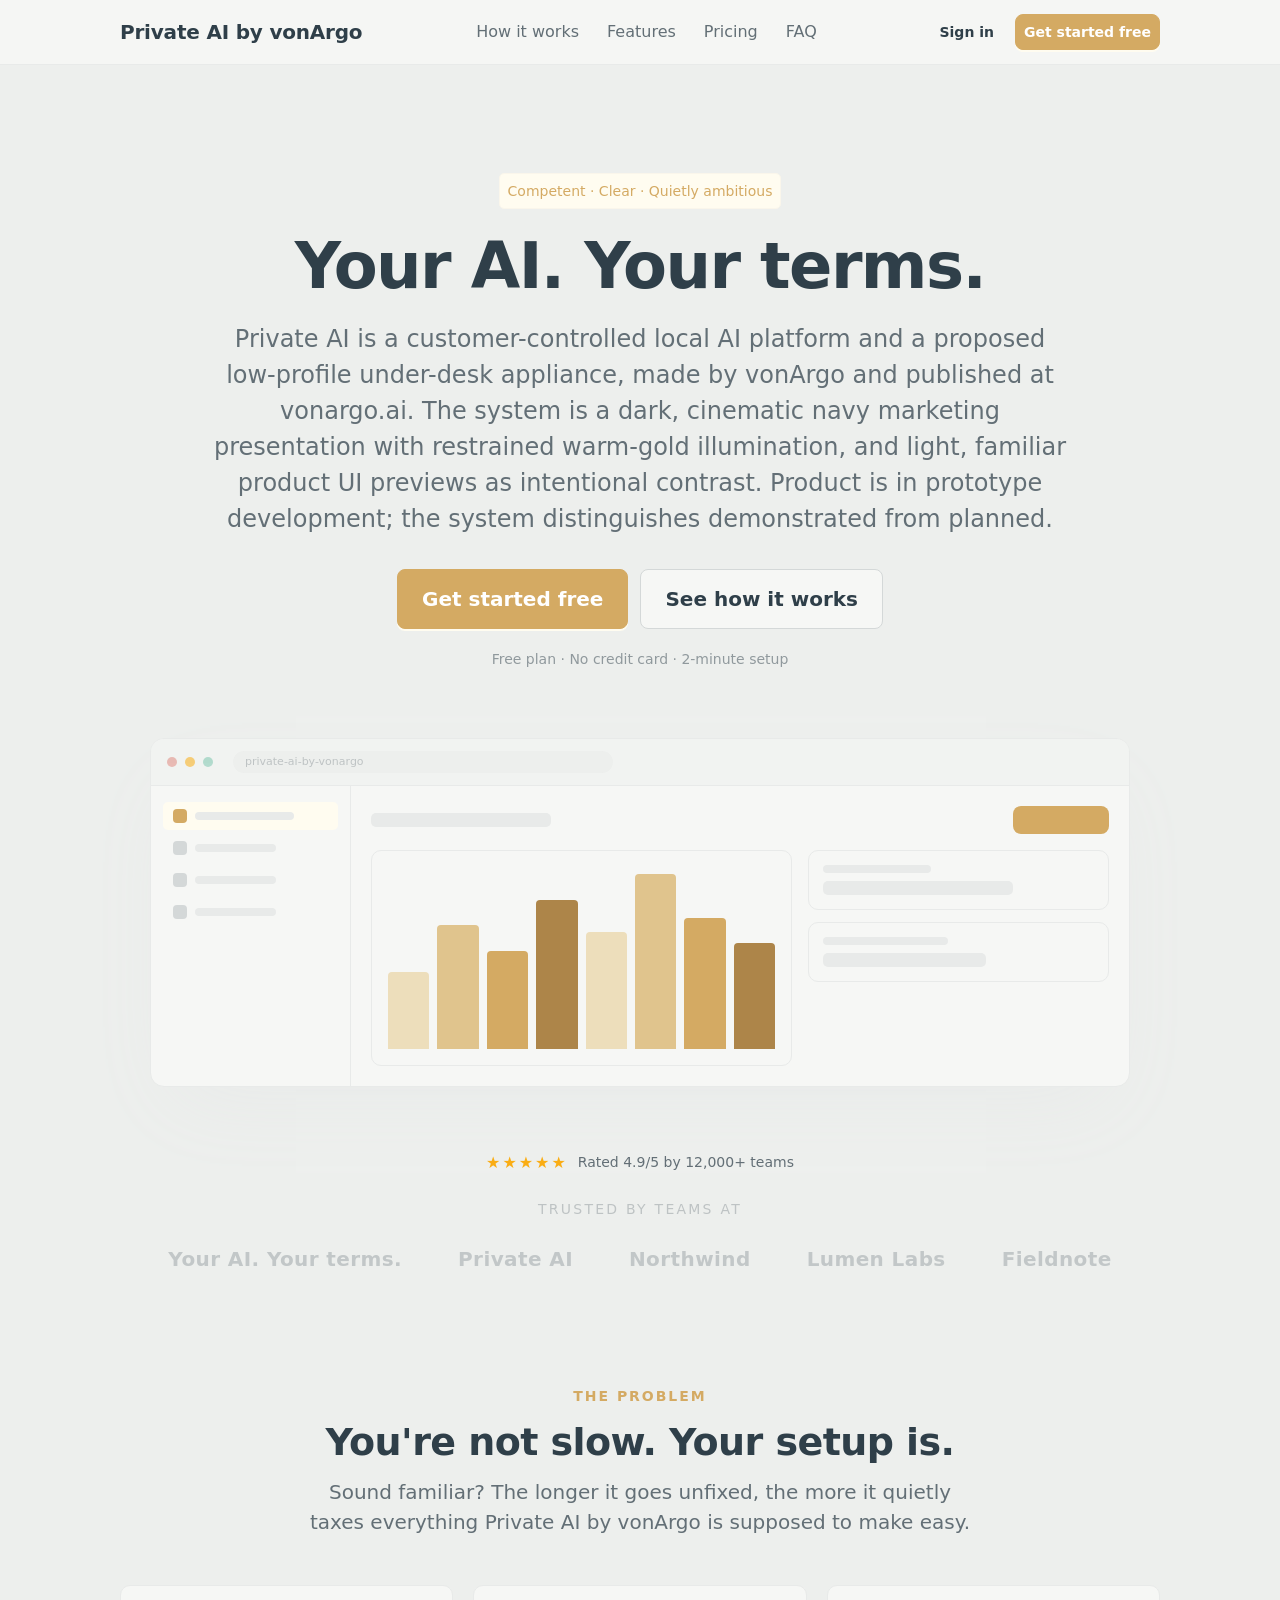
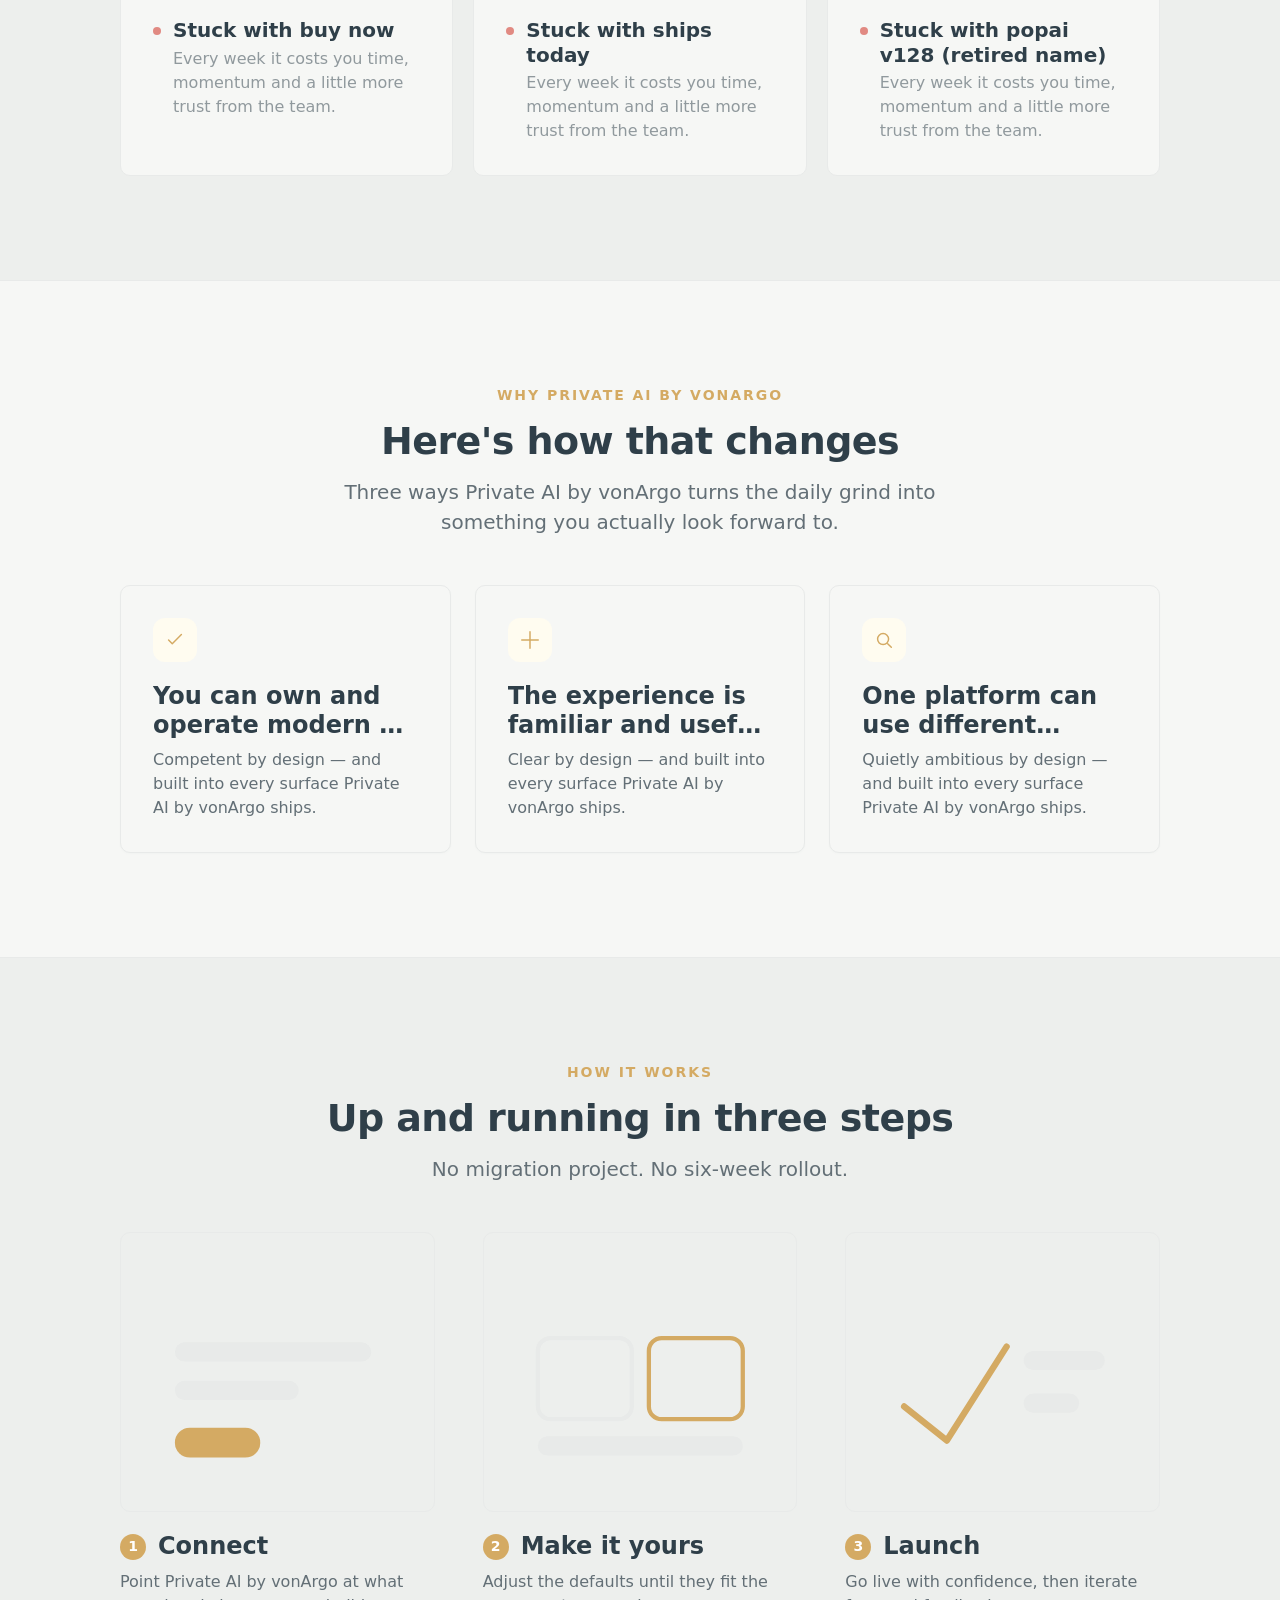
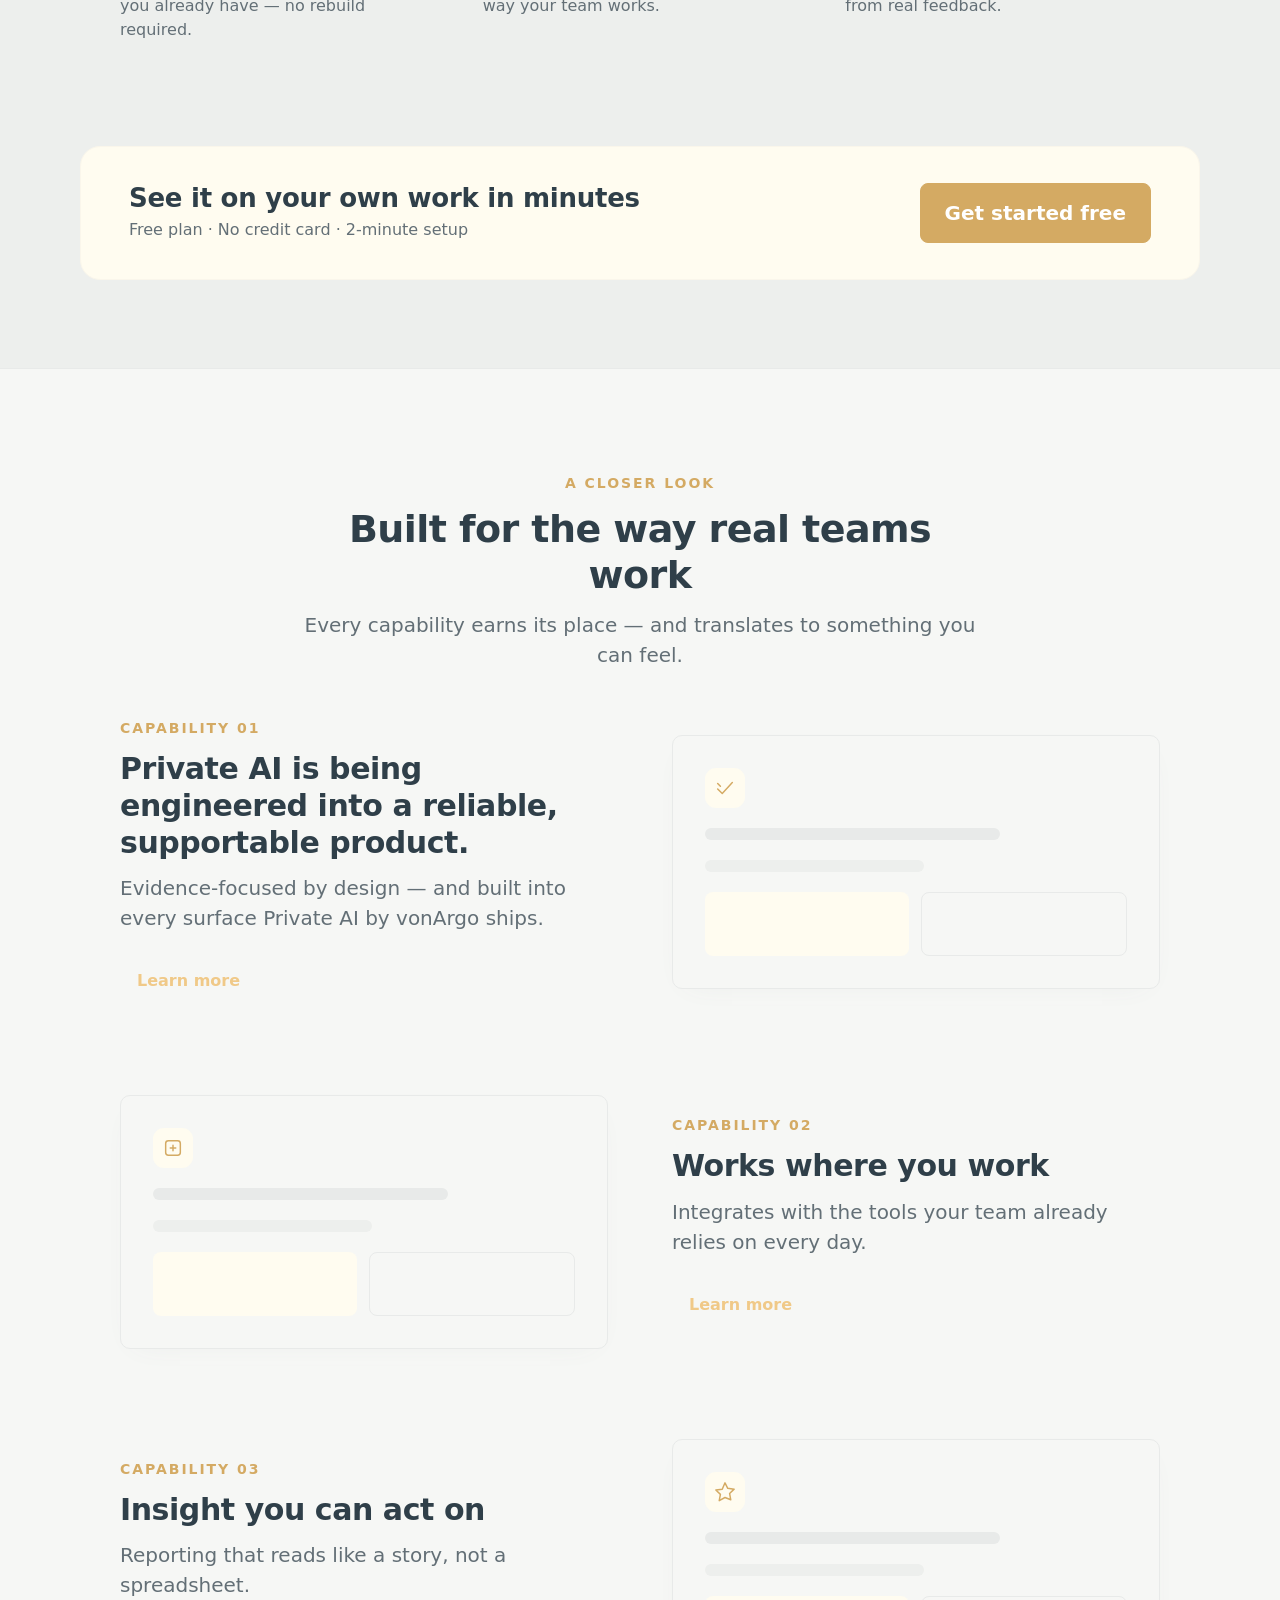
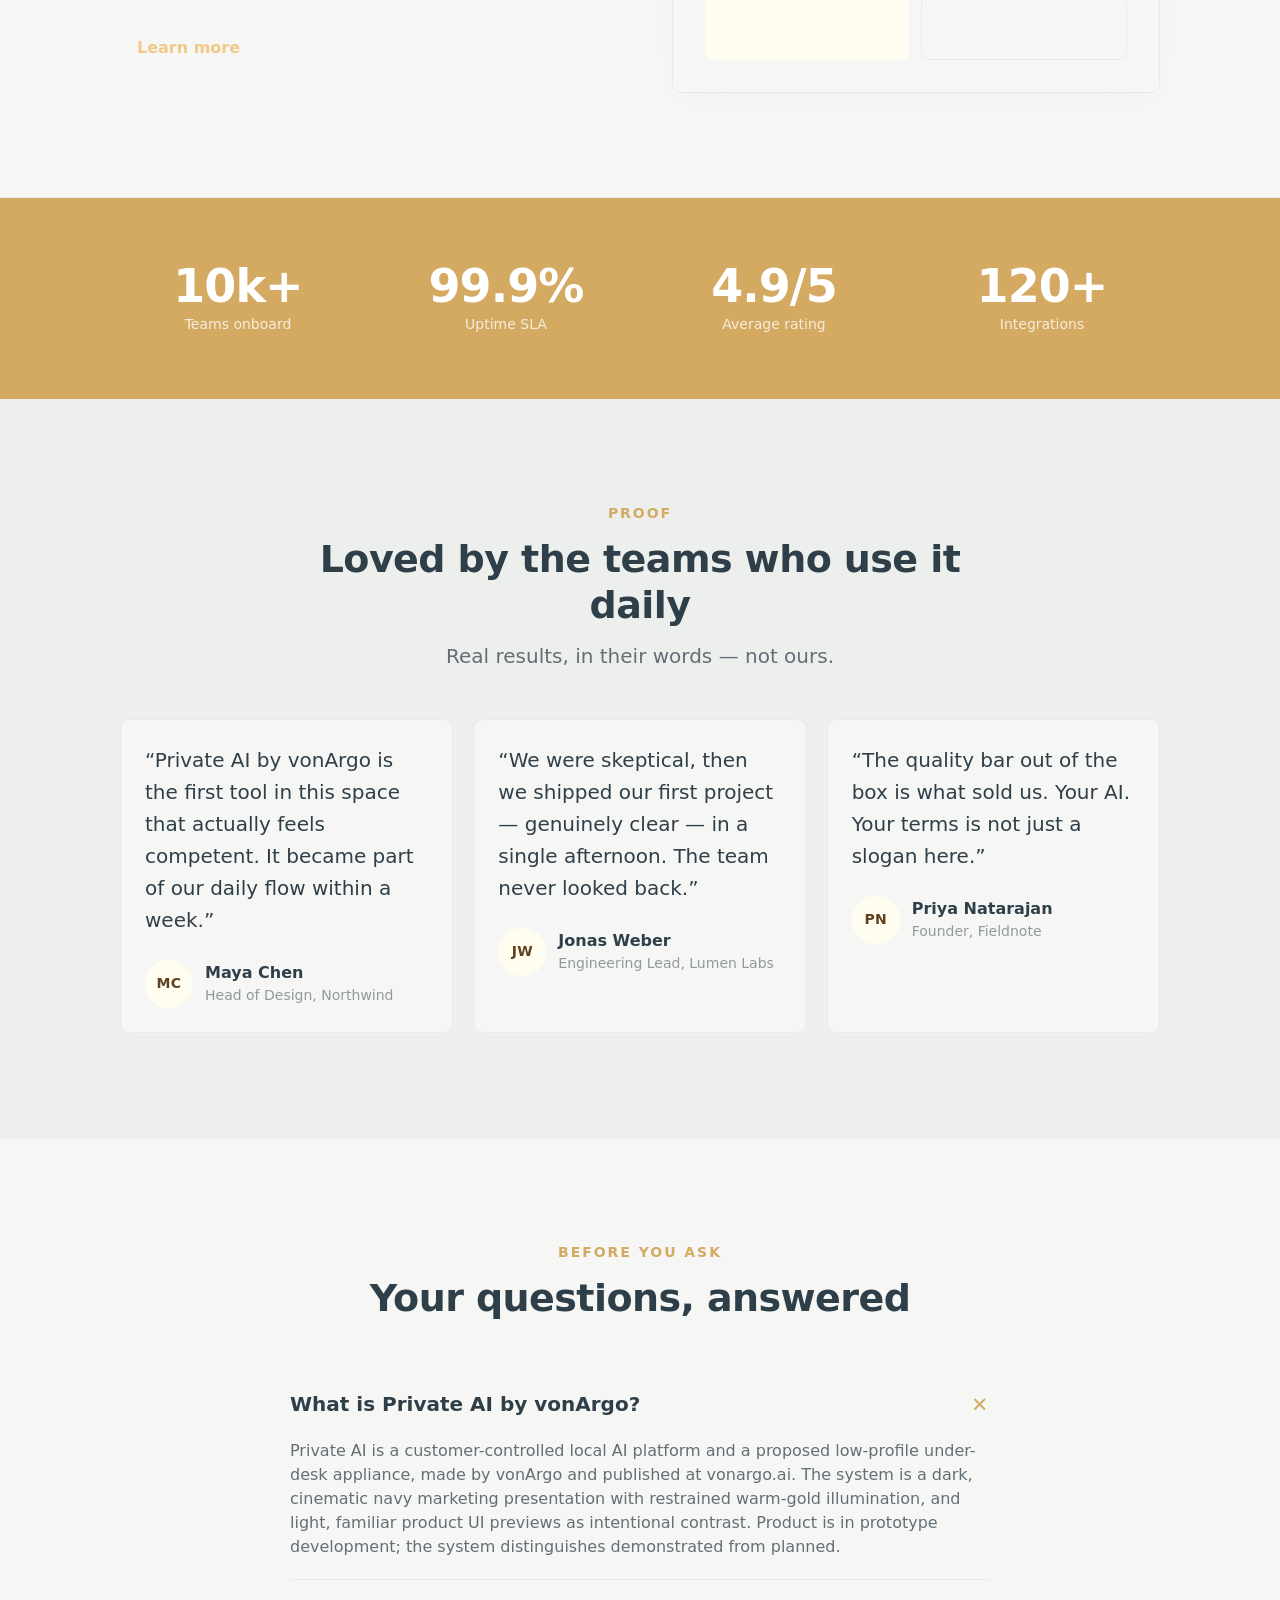
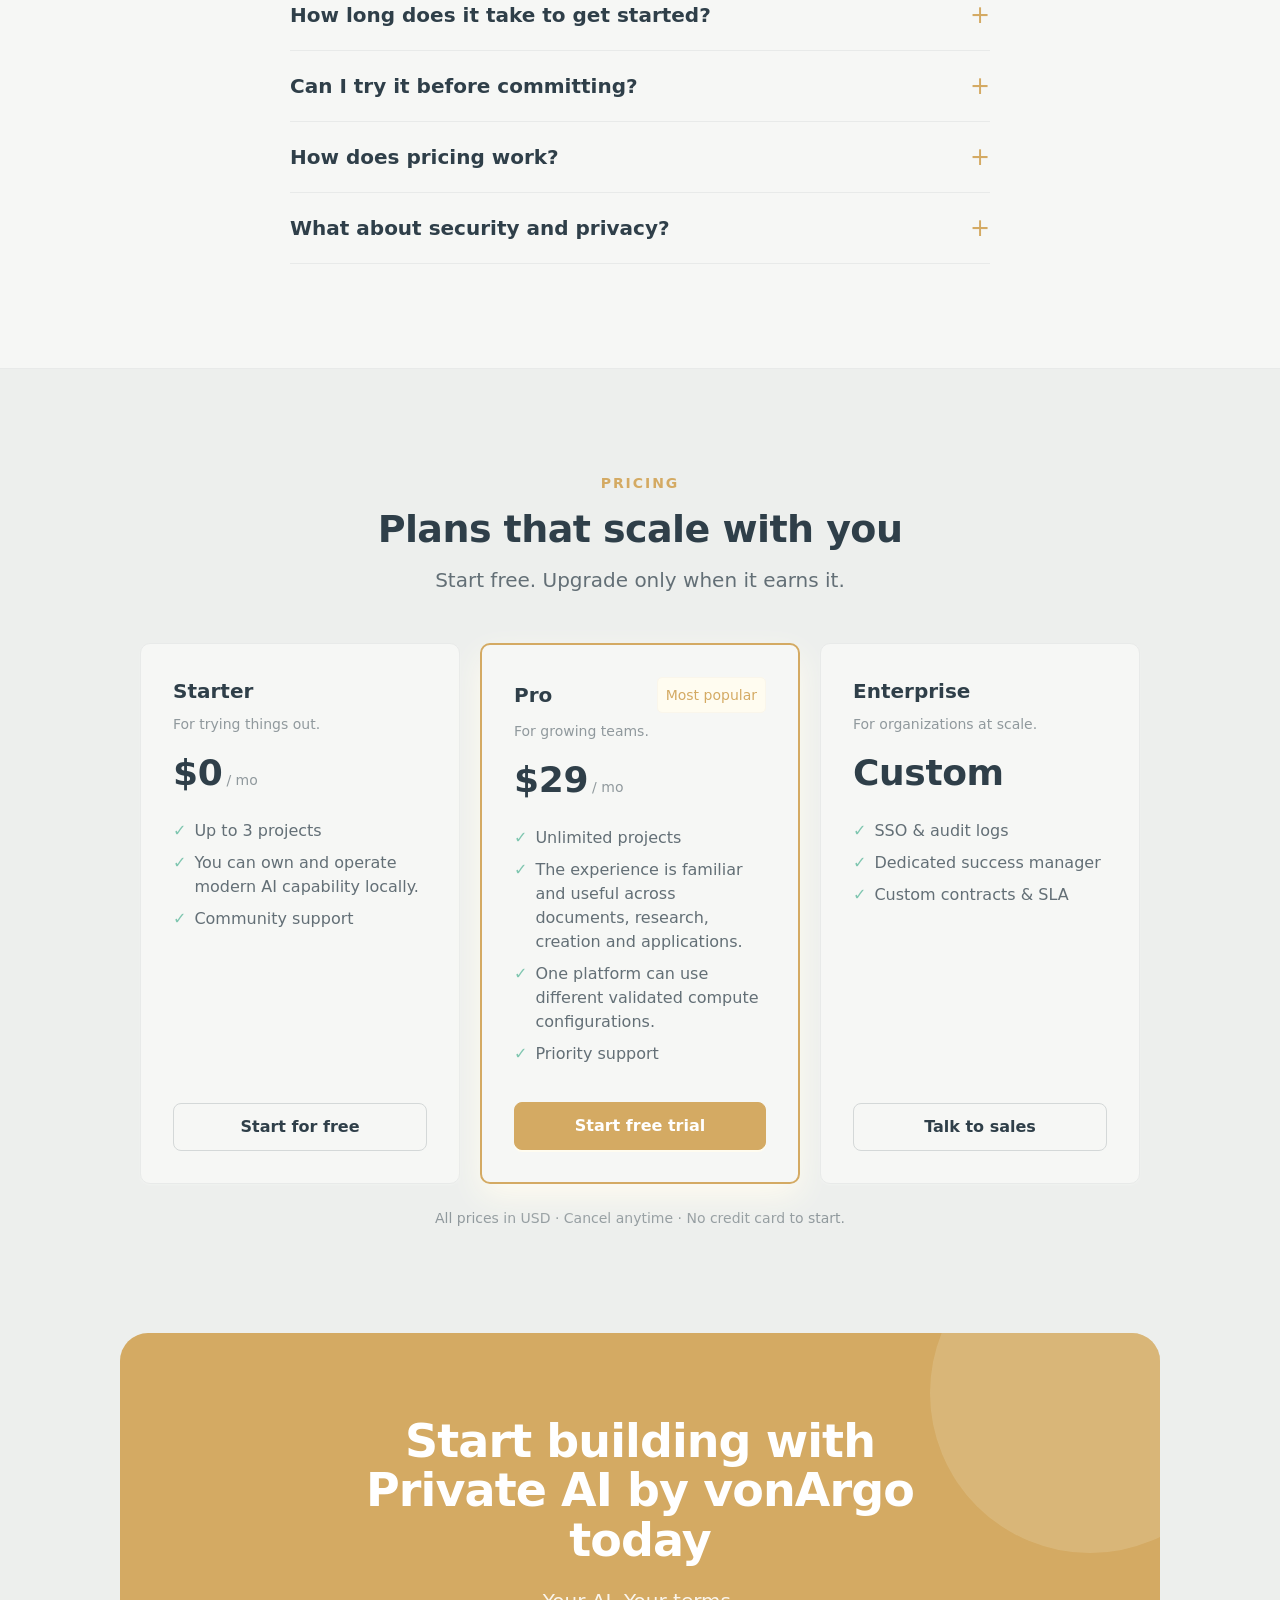
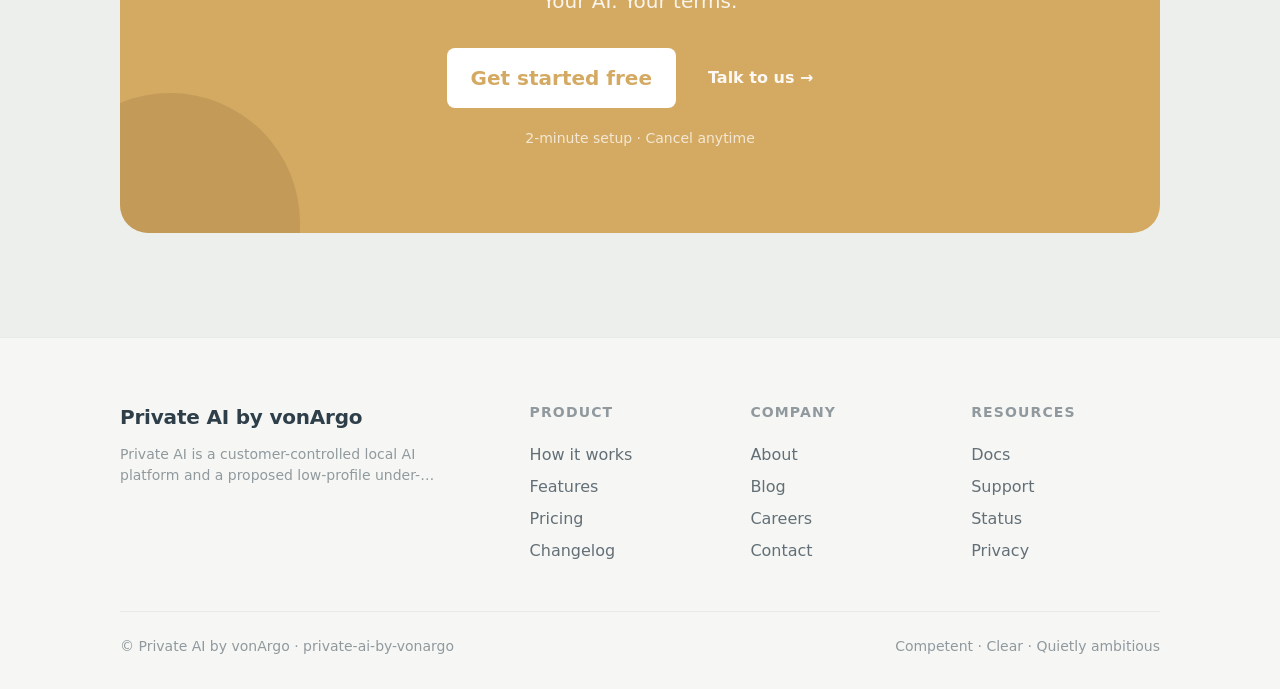
==== commit abbcd57a: "Replace site with the Private AI by vonArgo landing page (rebrand from PopAI) Old site (homepage + /" ====
--- a/index.html
+++ b/index.html
@@ -1,282 +1,787 @@
 <!doctype html>
 <html lang="en">
-<head>
-<meta charset="utf-8">
-<meta name="viewport" content="width=device-width, initial-scale=1">
-<title>vonArgo: local AI infrastructure &amp; advisory</title>
-<meta name="description" content="vonArgo builds local AI compute appliances organizations can own and operate, and advises on putting them to work. PopAI in prototype, first units 2026.">
-<meta property="og:title" content="vonArgo: local AI infrastructure &amp; advisory">
-<meta property="og:description" content="Local AI infrastructure your organization can own and operate, without building a datacenter or routing every workload through someone else's cloud.">
-<meta property="og:type" content="website">
-<meta property="og:url" content="https://vonargo.ai/">
-<meta property="og:image" content="https://vonargo.ai/og.png">
-<meta property="og:image:width" content="1200">
-<meta property="og:image:height" content="630">
-<meta name="twitter:card" content="summary_large_image">
-<link rel="icon" href="data:image/svg+xml,%3Csvg xmlns='http://www.w3.org/2000/svg' viewBox='0 0 120 150'%3E%3Cpath d='M60 6 C 88 6, 112 48, 112 92 C 112 126, 89 144, 60 144 C 31 144, 8 126, 8 92 C 8 48, 32 6, 60 6 Z' fill='%232e3c47'/%3E%3Cg stroke='%23c97b45' fill='none' stroke-width='9' stroke-linecap='square'%3E%3Cpath d='M42 44 L50 34 L62 30 L74 34 L81 44 L82 56 L76 66 L67 73 L61 82 L60 94'/%3E%3C/g%3E%3Ccircle cx='60' cy='115' r='9' fill='%23c97b45'/%3E%3C/svg%3E">
-<link rel="preconnect" href="https://fonts.googleapis.com">
-<link rel="preconnect" href="https://fonts.gstatic.com" crossorigin>
-<link href="https://fonts.googleapis.com/css2?family=Archivo:wdth,wght@62..125,400..900&family=IBM+Plex+Sans:wght@400;500;600&family=IBM+Plex+Mono:wght@400;500&display=swap" rel="stylesheet">
-<style>
-/* Vonargo, "steel & copper". The page is set like an engineering drawing sheet:
-   hairline frame, dimension ticks, title block. Copper is spent sparingly,
-   it's the material the company actually trades in (cold plates, busbars). */
-:root{
-  --paper:#f6f7f5;        /* cool technical paper, not cream */
-  --panel:#fdfdfc;
-  --ink:#1d2126;          /* graphite */
-  --ink-soft:#4d545b;
-  --ink-faint:#858c92;
-  --line:#ccd1d3;         /* steel hairline */
-  --line-soft:#e2e5e6;
-  --slate:#2e3c47;        /* anodized nameplate */
-  --slate-ink:#dfe5e8;
-  --slate-faint:#8fa0ab;
-  --copper:#b4622d;       /* busbar copper, the one accent */
-  --copper-bright:#c97b45;
-  --sans:"IBM Plex Sans",system-ui,-apple-system,"Segoe UI",sans-serif;
-  --mono:"IBM Plex Mono",ui-monospace,SFMono-Regular,Menlo,monospace;
-  --display:"Archivo",var(--sans);
-  --frame:18px;           /* drawing-sheet margin */
+  <head>
+<style data-brand-fonts>
+@font-face {
+  font-family: "Inter";
+  src: url("../../fonts/inter-latin-wght-normal.woff2") format("woff2");
+  font-weight: 100 900;
+  font-style: normal;
+  unicode-range: U+0000-00FF,U+0131,U+0152-0153,U+02BB-02BC,U+02C6,U+02DA,U+02DC,U+0304,U+0308,U+0329,U+2000-206F,U+20AC,U+2122,U+2191,U+2193,U+2212,U+2215,U+FEFF,U+FFFD;
+  font-display: swap;
 }
-*{box-sizing:border-box}
-html,body{margin:0;background:var(--paper);color:var(--ink);
-  font-family:var(--sans);font-size:16px;line-height:1.65;
-  background-image:
-    linear-gradient(var(--line) 1px, transparent 1px),
-    linear-gradient(90deg, var(--line) 1px, transparent 1px);
-  background-size:64px 64px;background-position:-1px -1px;background-attachment:local;
-  background-color:var(--paper)}
-
-/* the drawing sheet frame */
-.sheet{position:fixed;inset:var(--frame);border:1px solid var(--line);
-  pointer-events:none;z-index:50}
-.sheet::before,.sheet::after{content:'';position:absolute;background:var(--line)}
-.sheet::before{top:-1px;left:50%;width:1px;height:7px}
-.sheet::after{bottom:-1px;left:50%;width:1px;height:7px}
-.tick{position:absolute;background:var(--line)}
-.tick.l{left:-1px;top:50%;height:1px;width:7px}
-.tick.r{right:-1px;top:50%;height:1px;width:7px}
-
-main{max-width:1180px;margin:0 auto;padding:calc(var(--frame) + 4vw) 2rem 0;
-  background:var(--paper);border-left:1px solid var(--line);border-right:1px solid var(--line)}
-
-/* nameplate */
-.nameplate{background:var(--slate);color:var(--slate-ink);
-  border-radius:3px;padding:3.2rem 3rem 2.8rem;position:relative;overflow:hidden}
-.nameplate .mark{position:absolute;top:1.8rem;right:3rem;width:52px;height:60px}
-.wordmark{font-family:var(--display);font-weight:850;font-stretch:118%;
-  font-size:clamp(2.5rem,7vw,4.1rem);letter-spacing:0.035em;line-height:1;
-  margin:0;color:#fff}
-.wordmark .o{color:var(--copper-bright)}
-.thesis{margin:1.1rem 0 0;font-size:clamp(1.02rem,2.4vw,1.2rem);
-  color:var(--slate-ink);max-width:36em;line-height:1.55}
-.nameplate .sub{margin:1.6rem 0 0;font-family:var(--mono);font-size:0.72rem;
-  letter-spacing:0.14em;color:var(--slate-faint);text-transform:uppercase}
-.nameplate .sub b{color:var(--copper-bright);font-weight:500}
-
-/* body sections */
-section{padding:3.4rem 0 0}
-.eyebrow{font-family:var(--mono);font-size:0.72rem;letter-spacing:0.16em;
-  text-transform:uppercase;color:var(--copper);margin:0 0 1rem}
-.lede{font-size:1.12rem;max-width:38em;margin:0;color:var(--ink)}
-.lede + p{max-width:38em;color:var(--ink-soft);margin:1rem 0 0}
-
-/* pipeline, a real sequence, so the numbers mean something */
-.pipeline{display:grid;grid-template-columns:repeat(3,1fr);gap:1px;
-  background:var(--line);border:1px solid var(--line);margin-top:1.6rem}
-.step{background:var(--panel);padding:1.5rem 1.4rem 1.7rem}
-.step .n{font-family:var(--mono);font-size:0.72rem;color:var(--ink-faint);
-  letter-spacing:0.1em}
-.step h3{font-family:var(--display);font-weight:700;font-stretch:105%;
-  font-size:1.06rem;margin:0.55rem 0 0.5rem;letter-spacing:0.01em}
-.step p{margin:0;font-size:0.92rem;color:var(--ink-soft);line-height:1.6}
-
-/* advisory principles */
-.principles{list-style:none;margin:1.4rem 0 0;padding:0;max-width:40em;
-  display:grid;gap:0.9rem}
-.principles li{padding-left:1.4rem;position:relative;color:var(--ink-soft);
-  font-size:0.95rem;line-height:1.6}
-.principles li::before{content:'';position:absolute;left:0;top:0.62em;
-  width:7px;height:7px;background:var(--copper);border-radius:1px}
-.principles b{color:var(--ink);font-weight:600}
-
-/* status + contact */
-.status{border-left:2px solid var(--copper);padding:0.2rem 0 0.2rem 1.4rem;
-  margin-top:1.6rem}
-.status p{margin:0;max-width:36em;color:var(--ink-soft)}
-.status .now{font-family:var(--mono);font-size:0.78rem;letter-spacing:0.08em;
-  color:var(--ink);margin-bottom:0.5rem}
-.contact{margin-top:1.5rem}
-a.mail,a.btn{display:inline-block;font-family:var(--mono);font-size:1rem;
-  color:var(--copper);text-decoration:none;border:1px solid var(--line);
-  background:var(--panel);padding:0.7rem 1.1rem;border-radius:3px}
-a.mail:hover,a.btn:hover{border-color:var(--copper);color:var(--copper)}
-a.mail:focus-visible,a.btn:focus-visible,a:focus-visible{outline:2px solid var(--copper);outline-offset:2px}
-a.btn{font-size:0.85rem}
-a.btn.solid{background:var(--ink);color:var(--paper);border-color:var(--ink)}
-a.btn.solid:hover{background:var(--copper);border-color:var(--copper);color:#fff}
-
-/* PopAI intro card, business-forward product placement */
-.popai-card{margin-top:1.8rem;border:1px solid var(--line);background:var(--panel);
-  padding:1.8rem 2rem;display:grid;grid-template-columns:1fr auto;gap:1.6rem;align-items:center}
-.popai-card .label{font-family:var(--mono);font-size:.68rem;letter-spacing:.14em;
-  text-transform:uppercase;color:var(--copper);margin:0 0 .5rem}
-.popai-card h3{font-family:var(--display);font-weight:800;font-stretch:112%;
-  font-size:1.5rem;margin:0 0 .5rem;letter-spacing:-.01em}
-.popai-card p{margin:0;color:var(--ink-soft);font-size:.95rem;max-width:42em}
-@media (max-width:640px){.popai-card{grid-template-columns:1fr}}
-
-/* builder line */
-.builder{margin-top:0.9rem;font-size:0.9rem;color:var(--ink-faint)}
-.builder a{color:var(--ink-soft);text-decoration:underline;
-  text-decoration-color:var(--line);text-underline-offset:3px}
-.builder a:hover{color:var(--copper);text-decoration-color:var(--copper)}
-
-/* title block footer */
-footer{margin:4.5rem 0 0;padding-bottom:calc(var(--frame) + 2rem)}
-.titleblock{margin-left:auto;max-width:430px;border:1px solid var(--line);
-  background:var(--panel);display:grid;
-  grid-template-columns:1.4fr 1fr 0.8fr;font-family:var(--mono);
-  font-size:0.68rem;letter-spacing:0.06em;color:var(--ink-soft)}
-.tb{padding:0.5rem 0.7rem;border-top:1px solid var(--line-soft)}
-.tb:nth-child(-n+3){border-top:none}
-.tb + .tb{border-left:1px solid var(--line-soft)}
-.tb:nth-child(3n+1){border-left:none}
-.tb b{display:block;font-weight:400;font-size:0.6rem;color:var(--ink-faint);
-  letter-spacing:0.12em;margin-bottom:0.15rem}
-.tb.name{font-family:var(--display);font-weight:800;font-stretch:115%;
-  font-size:0.95rem;letter-spacing:0.06em;color:var(--ink);
-  display:flex;align-items:center}
-.tb.name span{color:var(--copper)}
-.canon{max-width:430px;margin:0.7rem 0 0 auto;font-family:var(--mono);
-  font-size:0.6rem;letter-spacing:0.07em;line-height:1.6;
-  color:var(--ink-faint);text-align:right}
-.canon a{color:var(--ink-soft);text-decoration:none;
-  border-bottom:1px solid var(--line)}
-.canon a:hover{color:var(--copper);border-color:var(--copper)}
-
-/* motion: one quiet reveal */
-@media (prefers-reduced-motion:no-preference){
-  .nameplate,section,footer{animation:rise 0.6s cubic-bezier(.2,.6,.2,1) both}
-  section:nth-of-type(1){animation-delay:0.08s}
-  section:nth-of-type(2){animation-delay:0.16s}
-  section:nth-of-type(3){animation-delay:0.24s}
-  footer{animation-delay:0.3s}
-  @keyframes rise{from{opacity:0;transform:translateY(10px)}to{opacity:1;transform:none}}
-}
-
-/* responsive */
-@media (max-width:720px){
-  :root{--frame:10px}
-  main{padding-left:1.2rem;padding-right:1.2rem}
-  .nameplate{padding:2.4rem 1.6rem 2.2rem}
-  .nameplate .mark{top:1.4rem;right:1.6rem;width:40px;height:46px}
-  .pipeline{grid-template-columns:1fr}
-  .titleblock{max-width:none}
+@font-face {
+  font-family: "Inter";
+  src: url("../../fonts/inter-latin-ext-wght-normal.woff2") format("woff2");
+  font-weight: 100 900;
+  font-style: normal;
+  unicode-range: U+0100-02BA,U+02BD-02C5,U+02C7-02CC,U+02CE-02D7,U+02DD-02FF,U+0304,U+0308,U+0329,U+1D00-1DBF,U+1E00-1E9F,U+1EF2-1EFF,U+2020,U+20A0-20AB,U+20AD-20C0,U+2113,U+2C60-2C7F,U+A720-A7FF;
+  font-display: swap;
 }
 </style>
-</head>
-<body>
-
-<div class="sheet" aria-hidden="true"><span class="tick l"></span><span class="tick r"></span></div>
-
-<main>
-  <header class="nameplate">
-    <svg class="mark" viewBox="0 0 160 186" aria-hidden="true">
-      <g transform="translate(20,10)">
-        <path d="M60 6 C 88 6, 112 48, 112 92 C 112 126, 89 144, 60 144 C 31 144, 8 126, 8 92 C 8 48, 32 6, 60 6 Z" fill="none" stroke="#8fa0ab" stroke-width="4"/>
-        <g stroke="#c97b45" fill="none" stroke-width="5" stroke-linecap="square" stroke-linejoin="miter">
-          <path d="M42 44 L50 34 L62 30 L74 34 L81 44 L82 56 L76 66 L67 73 L61 82 L60 94"/>
-          <path d="M50 34 L45 26" stroke-width="2.5"/>
-          <path d="M74 34 L80 26" stroke-width="2.5"/>
-          <path d="M82 56 L91 58" stroke-width="2.5"/>
-          <path d="M76 66 L84 72" stroke-width="2.5"/>
-          <path d="M61 82 L53 86" stroke-width="2.5"/>
-          <path d="M42 44 L33 43" stroke-width="2.5"/>
-        </g>
-        <path d="M62 30 L60 94" stroke="#c97b45" stroke-width="2.5" fill="none" stroke-linecap="square"/>
-        <g stroke="#c97b45" fill="none" stroke-width="4"><circle cx="60" cy="113" r="7"/></g>
-        <g stroke="#c97b45" fill="none" stroke-width="2">
-          <path d="M60 106 L60 101"/><path d="M66 109 L71 105"/><path d="M54 109 L49 105"/>
-          <path d="M60 120 L60 126"/><path d="M66 117 L71 121"/>
-        </g>
-      </g>
-      <path d="M8 146 L50 146 L50 160 L110 160 L110 146 L152 146" fill="none" stroke="#8fa0ab" stroke-width="4" stroke-linecap="square" stroke-linejoin="miter"/>
-    </svg>
-    <h1 class="wordmark">V<span class="o">O</span>NARGO</h1>
-    <p class="thesis">No datacenter to build. No cloud dependency.<br>For every workload.</p>
-    <p class="sub">Local AI appliances, built &amp; supported &nbsp;&middot;&nbsp; practical advisory to put them to work &nbsp;&middot;&nbsp; <b>PopAI in prototype, first units 2026 &middot; advisory open now</b></p>
-  </header>
-
-  <section>
-    <p class="eyebrow">What we do</p>
-    <p class="lede">vonArgo does two things: we build local AI compute appliances, and we advise organizations on applying AI to real workflows. The two often belong together: hardware alone doesn't change how a team works, and advice without capacity doesn't run anything.</p>
-    <div class="popai-card">
-      <div>
-        <p class="label">Product line</p>
-        <h3>PopAI</h3>
-        <p>Local AI compute appliances: real GPU capacity your organization owns outright, sized to actual workloads instead of a hyperscaler's minimum commitment. The first model, PopAI V128, attaches to a workstation you already have.</p>
-      </div>
-      <a class="btn solid" href="/popai/">See PopAI V128 &rarr;</a>
-    </div>
-  </section>
-
-  <section>
-    <p class="eyebrow">Advisory</p>
-    <p class="lede">Hardware is half the story. vonArgo also works directly with organizations to redesign knowledge work around trustworthy AI, so people spend less time on meaningless work and more on work that matters.</p>
-    <ul class="principles">
-      <li><b>AI as infrastructure, not headcount.</b> It removes repetitive work and preserves expertise; people keep making the decisions that matter.</li>
-      <li><b>One workflow at a time.</b> Find a painful process, improve it, measure it, then expand. No transformation theater.</li>
-      <li><b>Measured in capacity, not cuts.</b> Success looks like more output, fewer mistakes, and less burnout, not a smaller team.</li>
-    </ul>
-    <a class="btn solid" style="margin-top:1.4rem" href="mailto:will@vonargo.ai?subject=Discuss%20an%20AI%20workflow">Discuss an AI workflow &rarr;</a>
-  </section>
-
-  <section>
-    <p class="eyebrow">How a unit is built</p>
-    <p class="lede" style="font-size:1rem">The engineering behind PopAI, for anyone evaluating whether this is real hardware or a rendering.</p>
-    <div class="pipeline">
-      <div class="step">
-        <span class="n">1 . SOURCE</span>
-        <h3>Qualified datacenter hardware</h3>
-        <p>HGX baseboards and SXM modules from US datacenter decommissions. Documented origin, inspected on arrival.</p>
-      </div>
-      <div class="step">
-        <span class="n">2 . INTEGRATE</span>
-        <h3>Re-engineering</h3>
-        <p>54&thinsp;V power distribution, copper cold plates and a closed liquid loop, PCIe Gen4 switch fabric to the host.</p>
-      </div>
-      <div class="step">
-        <span class="n">3 . DELIVER</span>
-        <h3>Burn-in &amp; documentation</h3>
-        <p>Every unit will ship after extended load testing, with its own build record and burn-in report.</p>
-      </div>
-    </div>
-  </section>
-
-  <section>
-    <p class="eyebrow">Status</p>
-    <div class="status">
-      <p class="now">PROTOTYPE IN PROGRESS &middot; FIRST UNITS 2026</p>
-      <p>The appliance line is in active development. Advisory engagements are open now. If you're evaluating local AI infrastructure, rethinking knowledge work, or you run serious local inference, get in touch.</p>
-    </div>
-    <p class="contact"><a class="mail" href="mailto:will@vonargo.ai">will@vonargo.ai</a></p>
-    <p class="builder">Built by <a href="https://github.com/vonargo" rel="me">vonargo</a>, open-source work on <a href="https://github.com/vonargo">GitHub</a> and <a href="https://huggingface.co/vonargo" rel="me">Hugging&nbsp;Face</a>.</p>
-  </section>
-
-  <footer>
-    <div class="titleblock" role="contentinfo">
-      <div class="tb name">V<span>O</span>NARGO</div>
-      <div class="tb"><b>DWG NO</b>VNRG-001</div>
-      <div class="tb"><b>REV</b>B</div>
-      <div class="tb"><b>TITLE</b>COMPANY SHEET</div>
-      <div class="tb"><b>SHEET</b>1 OF 1</div>
-      <div class="tb"><b>DATE</b>2026</div>
-    </div>
-    <p class="canon">Official channels &middot; <a href="https://vonargo.ai">vonargo.ai</a> &nbsp;&middot;&nbsp; <a href="https://github.com/vonargo">github.com/vonargo</a>. Anything else using this name isn&rsquo;t us.</p>
-  </footer>
-</main>
-
-</body>
-</html>
+    <meta charset="utf-8" />
+    <meta name="viewport" content="width=device-width, initial-scale=1" />
+    <title>Private AI by vonArgo — Your AI. Your terms.</title>
+    
+    <style>
+    :root {
+      --brand-color-primary: #d4aa63;
+      --brand-color-primary-bg: #fffcf0;
+      --brand-color-primary-bg-hover: #fffbf0;
+      --brand-color-primary-border: #faf6eb;
+      --brand-color-primary-border-hover: #eddebb;
+      --brand-color-primary-hover: #e0c48d;
+      --brand-color-primary-active: #ad8549;
+      --brand-color-primary-text: #61421f;
+      --brand-color-success: #7fc6b0;
+      --brand-color-success-bg: #f0fff8;
+      --brand-color-success-border: #dfede7;
+      --brand-color-success-hover: #a9d4c5;
+      --brand-color-success-active: #5fa18e;
+      --brand-color-warning: #faad14;
+      --brand-color-warning-bg: #fffbe6;
+      --brand-color-warning-border: #ffe58f;
+      --brand-color-warning-hover: #ffc53d;
+      --brand-color-warning-active: #d48806;
+      --brand-color-error: #e18a82;
+      --brand-color-error-bg: #fff4f0;
+      --brand-color-error-border: #fff3f0;
+      --brand-color-error-hover: #edb7af;
+      --brand-color-error-active: #ba6763;
+      --brand-color-info: #d4aa63;
+      --brand-color-info-bg: #fffcf0;
+      --brand-color-info-border: #faf6eb;
+      --brand-color-link: #f0c988;
+      --brand-color-link-hover: #fce5b8;
+      --brand-color-link-active: #c9a269;
+      --brand-color-text: #2f3f49;
+      --brand-color-text-secondary: #636f76;
+      --brand-color-text-tertiary: #90999d;
+      --brand-color-text-quaternary: #bec3c4;
+      --brand-color-fill: #d4d8d8;
+      --brand-color-fill-secondary: #e8eae9;
+      --brand-color-fill-tertiary: #edefed;
+      --brand-color-fill-quaternary: #f1f3f1;
+      --brand-color-bg-layout: #edefed;
+      --brand-color-bg-container: #f6f7f5;
+      --brand-color-bg-elevated: #f6f7f5;
+      --brand-color-border: #d4d8d8;
+      --brand-color-border-secondary: #e8eae9;
+      --brand-font-family: Inter, system-ui, -apple-system, 'Segoe UI', 'Helvetica Neue', Arial, sans-serif, -apple-system, BlinkMacSystemFont, 'Segoe UI', Roboto, 'Helvetica Neue', Arial, 'Noto Sans', sans-serif, 'Apple Color Emoji', 'Segoe UI Emoji', 'Segoe UI Symbol', 'Noto Color Emoji';
+      --brand-font-family-code: 'SFMono-Regular', Consolas, 'Liberation Mono', Menlo, Courier, monospace;
+      --brand-font-size: 16px;
+      --brand-font-size-sm: 14px;
+      --brand-font-size-lg: 20px;
+      --brand-font-size-xl: 24px;
+      --brand-font-size-heading-1: 44px;
+      --brand-font-size-heading-2: 36px;
+      --brand-font-size-heading-3: 30px;
+      --brand-font-size-heading-4: 24px;
+      --brand-font-size-heading-5: 20px;
+      --brand-line-height: 1.5;
+      --brand-line-height-heading: 1.2222222222222223;
+      --brand-font-weight-strong: 600;
+      --brand-size-xxs: 4px;
+      --brand-size-xs: 8px;
+      --brand-size-sm: 12px;
+      --brand-size: 16px;
+      --brand-size-md: 20px;
+      --brand-size-lg: 24px;
+      --brand-size-xl: 32px;
+      --brand-size-xxl: 48px;
+      --brand-border-radius-xs: 3px;
+      --brand-border-radius-sm: 5px;
+      --brand-border-radius: 8px;
+      --brand-border-radius-lg: 10px;
+      --brand-line-width: 1px;
+      --brand-control-height-xs: 24px;
+      --brand-control-height-sm: 36px;
+      --brand-control-height: 48px;
+      --brand-control-height-lg: 60px;
+      --brand-motion-duration-fast: 0.1s;
+      --brand-motion-duration-mid: 0.2s;
+      --brand-motion-duration-slow: 0.3s;
+      --brand-motion-ease-in-out: cubic-bezier(0.645, 0.045, 0.355, 1);
+      --brand-motion-ease-out: cubic-bezier(0.215, 0.61, 0.355, 1);
+      --brand-primary-palette-1: #fffcf0;
+      --brand-primary-palette-2: #fffbf0;
+      --brand-primary-palette-3: #faf6eb;
+      --brand-primary-palette-4: #eddebb;
+      --brand-primary-palette-5: #e0c48d;
+      --brand-primary-palette-6: #d4aa63;
+      --brand-primary-palette-7: #ad8549;
+      --brand-primary-palette-8: #876232;
+      --brand-primary-palette-9: #61421f;
+      --brand-primary-palette-10: #3b2612;
+      --brand-presets-red-1: #fff1f0;
+      --brand-presets-red-2: #ffcbc7;
+      --brand-presets-red-3: #ffa39e;
+      --brand-presets-red-4: #ff7775;
+      --brand-presets-red-5: #ff4d50;
+      --brand-presets-red-6: #f5222d;
+      --brand-presets-red-7: #cf1323;
+      --brand-presets-red-8: #a8071a;
+      --brand-presets-red-9: #820014;
+      --brand-presets-red-10: #5c0011;
+      --brand-presets-volcano-1: #fff2e8;
+      --brand-presets-volcano-2: #ffd8bf;
+      --brand-presets-volcano-3: #ffbb96;
+      --brand-presets-volcano-4: #ff9c6e;
+      --brand-presets-volcano-5: #ff7a45;
+      --brand-presets-volcano-6: #fa541c;
+      --brand-presets-volcano-7: #d4380d;
+      --brand-presets-volcano-8: #ad2202;
+      --brand-presets-volcano-9: #871500;
+      --brand-presets-volcano-10: #610c00;
+      --brand-presets-orange-1: #fff7e6;
+      --brand-presets-orange-2: #ffe7ba;
+      --brand-presets-orange-3: #ffd591;
+      --brand-presets-orange-4: #ffc069;
+      --brand-presets-orange-5: #ffa940;
+      --brand-presets-orange-6: #fa8c16;
+      --brand-presets-orange-7: #d46b08;
+      --brand-presets-orange-8: #ad4e00;
+      --brand-presets-orange-9: #873800;
+      --brand-presets-orange-10: #612500;
+      --brand-presets-gold-1: #fffbe6;
+      --brand-presets-gold-2: #fff1b8;
+      --brand-presets-gold-3: #ffe58f;
+      --brand-presets-gold-4: #ffd666;
+      --brand-presets-gold-5: #ffc53d;
+      --brand-presets-gold-6: #faad14;
+      --brand-presets-gold-7: #d48806;
+      --brand-presets-gold-8: #ad6800;
+      --brand-presets-gold-9: #874c00;
+      --brand-presets-gold-10: #613400;
+      --brand-presets-yellow-1: #feffe6;
+      --brand-presets-yellow-2: #ffffb8;
+      --brand-presets-yellow-3: #fffb8f;
+      --brand-presets-yellow-4: #fff566;
+      --brand-presets-yellow-5: #ffeb3d;
+      --brand-presets-yellow-6: #fadb14;
+      --brand-presets-yellow-7: #d4b106;
+      --brand-presets-yellow-8: #ad8a00;
+      --brand-presets-yellow-9: #876700;
+      --brand-presets-yellow-10: #614700;
+      --brand-presets-lime-1: #fcffe6;
+      --brand-presets-lime-2: #f4ffb8;
+      --brand-presets-lime-3: #eaff8f;
+      --brand-presets-lime-4: #d3f261;
+      --brand-presets-lime-5: #bae637;
+      --brand-presets-lime-6: #a0d911;
+      --brand-presets-lime-7: #7bb305;
+      --brand-presets-lime-8: #5b8c00;
+      --brand-presets-lime-9: #3f6600;
+      --brand-presets-lime-10: #254000;
+      --brand-presets-green-1: #f6ffed;
+      --brand-presets-green-2: #d9f7be;
+      --brand-presets-green-3: #b6eb8f;
+      --brand-presets-green-4: #94de64;
+      --brand-presets-green-5: #72d13d;
+      --brand-presets-green-6: #52c41a;
+      --brand-presets-green-7: #389e0d;
+      --brand-presets-green-8: #227804;
+      --brand-presets-green-9: #135200;
+      --brand-presets-green-10: #092b00;
+      --brand-presets-cyan-1: #e6fffb;
+      --brand-presets-cyan-2: #b5f5ec;
+      --brand-presets-cyan-3: #87e8de;
+      --brand-presets-cyan-4: #5cdbd3;
+      --brand-presets-cyan-5: #36cfc9;
+      --brand-presets-cyan-6: #13c2c2;
+      --brand-presets-cyan-7: #08979c;
+      --brand-presets-cyan-8: #006d75;
+      --brand-presets-cyan-9: #00474f;
+      --brand-presets-cyan-10: #002329;
+      --brand-presets-blue-1: #e6f4ff;
+      --brand-presets-blue-2: #bae0ff;
+      --brand-presets-blue-3: #91caff;
+      --brand-presets-blue-4: #69b1ff;
+      --brand-presets-blue-5: #4096ff;
+      --brand-presets-blue-6: #1677ff;
+      --brand-presets-blue-7: #0958d9;
+      --brand-presets-blue-8: #003eb3;
+      --brand-presets-blue-9: #002c8c;
+      --brand-presets-blue-10: #001d66;
+      --brand-presets-geekblue-1: #f0f5ff;
+      --brand-presets-geekblue-2: #d6e4ff;
+      --brand-presets-geekblue-3: #adc6ff;
+      --brand-presets-geekblue-4: #85a5ff;
+      --brand-presets-geekblue-5: #597df7;
+      --brand-presets-geekblue-6: #2f54eb;
+      --brand-presets-geekblue-7: #1d39c4;
+      --brand-presets-geekblue-8: #10229e;
+      --brand-presets-geekblue-9: #061178;
+      --brand-presets-geekblue-10: #030852;
+      --brand-presets-purple-1: #f9f0ff;
+      --brand-presets-purple-2: #efdbff;
+      --brand-presets-purple-3: #d4adf7;
+      --brand-presets-purple-4: #b37feb;
+      --brand-presets-purple-5: #9254de;
+      --brand-presets-purple-6: #722ed1;
+      --brand-presets-purple-7: #531dab;
+      --brand-presets-purple-8: #391085;
+      --brand-presets-purple-9: #22075e;
+      --brand-presets-purple-10: #120338;
+      --brand-presets-magenta-1: #fff0f6;
+      --brand-presets-magenta-2: #ffd6e7;
+      --brand-presets-magenta-3: #ffadd2;
+      --brand-presets-magenta-4: #ff85bf;
+      --brand-presets-magenta-5: #f759aa;
+      --brand-presets-magenta-6: #eb2f96;
+      --brand-presets-magenta-7: #c41d7e;
+      --brand-presets-magenta-8: #9e1067;
+      --brand-presets-magenta-9: #780650;
+      --brand-presets-magenta-10: #520339;
+      --brand-presets-grey-1: #a6a6a6;
+      --brand-presets-grey-2: #999999;
+      --brand-presets-grey-3: #8c8c8c;
+      --brand-presets-grey-4: #808080;
+      --brand-presets-grey-5: #737373;
+      --brand-presets-grey-6: #666666;
+      --brand-presets-grey-7: #404040;
+      --brand-presets-grey-8: #1a1a1a;
+      --brand-presets-grey-9: #000000;
+      --brand-presets-grey-10: #000000;
+    }
+      :root { --display-family: Inter, Manrope, system-ui, -apple-system, 'Segoe UI', 'Helvetica Neue', Arial, sans-serif, var(--brand-font-family); }
+      * { box-sizing: border-box; }
+      html, body { margin: 0; padding: 0; }
+      body {
+        font-family: var(--brand-font-family);
+        font-size: var(--brand-font-size);
+        line-height: var(--brand-line-height);
+        color: var(--brand-color-text);
+        background: var(--brand-color-bg-layout);
+        -webkit-font-smoothing: antialiased;
+        text-rendering: optimizeLegibility;
+      }
+      a { color: var(--brand-color-link); text-decoration: none; }
+      h1, h2, h3, h4 {
+        margin: 0;
+        font-family: var(--display-family);
+        line-height: var(--brand-line-height-heading);
+        font-weight: var(--brand-font-weight-strong);
+        color: var(--brand-color-text);
+        overflow-wrap: break-word;
+      }
+      p { margin: 0; overflow-wrap: break-word; }
+      img, svg { max-width: 100%; display: block; }
+      .wrap { max-width: 1120px; margin: 0 auto; padding-left: clamp(20px, 4vw, 40px); padding-right: clamp(20px, 4vw, 40px); }
+      .kicker {
+        display: block;
+        text-transform: uppercase;
+        letter-spacing: 0.14em;
+        font-size: var(--brand-font-size-sm);
+        font-weight: var(--brand-font-weight-strong);
+        color: var(--brand-color-primary);
+        margin-bottom: var(--brand-size-sm);
+      }
+      .clamp-2, .clamp-3 { display: -webkit-box; -webkit-box-orient: vertical; overflow: hidden; }
+      .clamp-2 { -webkit-line-clamp: 2; }
+      .clamp-3 { -webkit-line-clamp: 3; }
+      a[role="button"]{transition:filter .15s ease,transform .15s ease}
+a[role="button"]:hover{filter:brightness(1.07)}
+a[role="button"]:active{filter:brightness(.95);transform:translateY(0.5px)}
+input:focus,textarea:focus,select:focus{border-color:var(--brand-color-primary)!important;box-shadow:0 0 0 3px var(--brand-color-primary-bg);outline:none}
+details.kit-acc>summary{list-style:none;cursor:pointer}
+details.kit-acc>summary::-webkit-details-marker{display:none}
+details.kit-acc .kit-acc-icon{transition:transform .18s ease}
+details.kit-acc[open] .kit-acc-icon{transform:rotate(45deg)}
+      
+      .nav-links { display: flex; gap: 28px; align-items: center; color: var(--brand-color-text-secondary); }
+      .nav-links a { color: var(--brand-color-text-secondary); transition: color .15s ease; }
+      .nav-links a:hover { color: var(--brand-color-text); }
+      @media (max-width: 820px) { .nav-links { display: none; } }
+      .section { padding: clamp(64px, 9vw, 104px) 0; }
+      .section-head { max-width: 680px; margin: 0 auto 48px; text-align: center; }
+      .pillars { display: grid; grid-template-columns: repeat(3, 1fr); gap: clamp(16px, 2vw, 24px); }
+      @media (max-width: 880px) { .pillars { grid-template-columns: 1fr; } }
+      .grid-3 { display: grid; grid-template-columns: repeat(auto-fit, minmax(280px, 1fr)); gap: 20px; align-items: stretch; }
+      .problem-grid { display: grid; grid-template-columns: repeat(3, 1fr); gap: clamp(14px, 1.8vw, 20px); }
+      @media (max-width: 880px) { .problem-grid { grid-template-columns: 1fr; } }
+      .zig { display: grid; grid-template-columns: 1fr 1fr; gap: clamp(32px, 5vw, 72px); align-items: center; }
+      .zig + .zig { margin-top: clamp(48px, 7vw, 96px); }
+      @media (max-width: 880px) { .zig { grid-template-columns: 1fr; gap: 28px; } .zig .zig-visual { order: -1; } }
+      .footer-cols { display: grid; grid-template-columns: 2fr 1fr 1fr 1fr; gap: 32px; }
+      @media (max-width: 760px) { .footer-cols { grid-template-columns: 1fr 1fr; } }
+      .mock-grid { display: grid; grid-template-columns: 200px minmax(0, 1fr); min-height: 300px; }
+      @media (max-width: 720px) { .mock-grid { grid-template-columns: minmax(0, 1fr); } .mock-side { display: none; } }
+      .hero-trust { display: flex; align-items: center; justify-content: center; gap: 10px; flex-wrap: wrap; }
+
+    </style>
+  </head>
+  <body>
+    <header style="position:sticky;top:0;z-index:20;background:color-mix(in srgb, var(--brand-color-bg-container) 86%, transparent);backdrop-filter:blur(12px);border-bottom:var(--brand-line-width) solid var(--brand-color-border-secondary);">
+      <div class="wrap" style="display:flex;align-items:center;justify-content:space-between;height:64px;gap:var(--brand-size-lg);">
+        <span style="font-family:var(--display-family);font-weight:var(--brand-font-weight-strong);font-size:var(--brand-font-size-lg);letter-spacing:-0.01em;color:var(--brand-color-text);white-space:nowrap;">Private AI by vonArgo</span>
+        <nav class="nav-links">
+          <a href="#how">How it works</a>
+          <a href="#features">Features</a>
+          <a href="#pricing">Pricing</a>
+          <a href="#faq">FAQ</a>
+        </nav>
+        <div style="display:flex;gap:var(--brand-size-sm);align-items:center;">
+          <a role="button" tabindex="0" style="display:inline-flex;align-items:center;justify-content:center;box-sizing:border-box;cursor:pointer;white-space:nowrap;user-select:none;font-family:var(--brand-font-family);font-weight:var(--brand-font-weight-strong);line-height:1;text-decoration:none;transition:all var(--brand-motion-duration-mid) var(--brand-motion-ease-in-out);height:var(--brand-control-height-sm);padding:0 var(--brand-size-xs);font-size:var(--brand-font-size-sm);border-radius:var(--brand-border-radius);border:var(--brand-line-width) solid transparent;background:transparent;color:var(--brand-color-text);border-color:transparent">Sign in</a>
+          <a role="button" tabindex="0" style="display:inline-flex;align-items:center;justify-content:center;box-sizing:border-box;cursor:pointer;white-space:nowrap;user-select:none;font-family:var(--brand-font-family);font-weight:var(--brand-font-weight-strong);line-height:1;text-decoration:none;transition:all var(--brand-motion-duration-mid) var(--brand-motion-ease-in-out);height:var(--brand-control-height-sm);padding:0 var(--brand-size-xs);font-size:var(--brand-font-size-sm);border-radius:var(--brand-border-radius);border:var(--brand-line-width) solid transparent;background:var(--brand-color-primary);color:#fff;border-color:var(--brand-color-primary);box-shadow:0 2px 0 var(--brand-color-primary-bg)">Get started free</a>
+        </div>
+      </div>
+    </header>
+
+    <!-- 2 · HERO — the 5-piece value prop -->
+    <main>
+    <section class="wrap" style="padding-top:clamp(56px, 9vw, 108px);text-align:center;">
+      <div style="max-width:860px;margin:0 auto;">
+        <span style="display:inline-flex;align-items:center;height:var(--brand-control-height-sm);padding:0 var(--brand-size-xs);font-family:var(--brand-font-family);font-size:var(--brand-font-size-sm);line-height:1;color:var(--brand-color-primary);background:var(--brand-color-primary-bg);border:var(--brand-line-width) solid var(--brand-color-primary-border);border-radius:var(--brand-border-radius-sm)">Competent · Clear · Quietly ambitious</span>
+        <h1 style="font-size:clamp(36px, 5.6vw, 64px);letter-spacing:-0.025em;line-height:1.06;margin:var(--brand-size-lg) auto var(--brand-size-md);max-width:18ch;">Your AI. Your terms.</h1>
+        <p style="font-size:var(--brand-font-size-xl);color:var(--brand-color-text-secondary);max-width:62ch;margin:0 auto var(--brand-size-xl);line-height:1.5;">Private AI is a customer-controlled local AI platform and a proposed low-profile under-desk appliance, made by vonArgo and published at vonargo.ai. The system is a dark, cinematic navy marketing presentation with restrained warm-gold illumination, and light, familiar product UI previews as intentional contrast. Product is in prototype development; the system distinguishes demonstrated from planned.</p>
+        <div style="display:flex;gap:var(--brand-size-sm);justify-content:center;flex-wrap:wrap;">
+          <a role="button" tabindex="0" style="display:inline-flex;align-items:center;justify-content:center;box-sizing:border-box;cursor:pointer;white-space:nowrap;user-select:none;font-family:var(--brand-font-family);font-weight:var(--brand-font-weight-strong);line-height:1;text-decoration:none;transition:all var(--brand-motion-duration-mid) var(--brand-motion-ease-in-out);height:var(--brand-control-height-lg);padding:0 var(--brand-size-lg);font-size:var(--brand-font-size-lg);border-radius:var(--brand-border-radius);border:var(--brand-line-width) solid transparent;background:var(--brand-color-primary);color:#fff;border-color:var(--brand-color-primary);box-shadow:0 2px 0 var(--brand-color-primary-bg)">Get started free</a>
+          <a role="button" tabindex="0" style="display:inline-flex;align-items:center;justify-content:center;box-sizing:border-box;cursor:pointer;white-space:nowrap;user-select:none;font-family:var(--brand-font-family);font-weight:var(--brand-font-weight-strong);line-height:1;text-decoration:none;transition:all var(--brand-motion-duration-mid) var(--brand-motion-ease-in-out);height:var(--brand-control-height-lg);padding:0 var(--brand-size-lg);font-size:var(--brand-font-size-lg);border-radius:var(--brand-border-radius);border:var(--brand-line-width) solid transparent;background:var(--brand-color-bg-container);color:var(--brand-color-text);border-color:var(--brand-color-border)">See how it works</a>
+        </div>
+        <p style="margin-top:var(--brand-size-md);font-size:var(--brand-font-size-sm);color:var(--brand-color-text-tertiary);">Free plan · No credit card · 2-minute setup</p>
+      </div>
+      <div style="max-width:980px;margin:clamp(40px, 6vw, 68px) auto 0;">
+      <div style="border:var(--brand-line-width) solid var(--brand-color-border-secondary);border-radius:14px;overflow:hidden;background:var(--brand-color-bg-container);box-shadow:0 32px 80px -24px var(--brand-color-fill-secondary);">
+        <div style="display:flex;align-items:center;gap:8px;padding:12px 16px;border-bottom:var(--brand-line-width) solid var(--brand-color-border-secondary);background:var(--brand-color-fill-quaternary);">
+          <span style="width:10px;height:10px;border-radius:50%;background:var(--brand-color-error);opacity:.55;"></span>
+          <span style="width:10px;height:10px;border-radius:50%;background:var(--brand-color-warning);opacity:.55;"></span>
+          <span style="width:10px;height:10px;border-radius:50%;background:var(--brand-color-success);opacity:.55;"></span>
+          <span style="flex:1;max-width:380px;margin-left:12px;height:22px;border-radius:11px;background:var(--brand-color-fill-tertiary);display:flex;align-items:center;padding:0 12px;font-size:11px;color:var(--brand-color-text-quaternary);overflow:hidden;white-space:nowrap;">private-ai-by-vonargo</span>
+        </div>
+        <div class="mock-grid">
+          <div class="mock-side" style="border-right:var(--brand-line-width) solid var(--brand-color-border-secondary);padding:16px 12px;display:flex;flex-direction:column;gap:4px;">
+            <div style="display:flex;align-items:center;gap:8px;padding:7px 10px;border-radius:var(--brand-border-radius-sm);background:var(--brand-color-primary-bg);">
+      <div style="width:14px;height:14px;border-radius:4px;background:var(--brand-color-primary);"></div>
+      <div style="width:64%;height:8px;border-radius:5px;background:var(--brand-color-fill-secondary);"></div>
+    </div><div style="display:flex;align-items:center;gap:8px;padding:7px 10px;border-radius:var(--brand-border-radius-sm);">
+      <div style="width:14px;height:14px;border-radius:4px;background:var(--brand-color-fill);"></div>
+      <div style="width:52%;height:8px;border-radius:5px;background:var(--brand-color-fill-secondary);"></div>
+    </div><div style="display:flex;align-items:center;gap:8px;padding:7px 10px;border-radius:var(--brand-border-radius-sm);">
+      <div style="width:14px;height:14px;border-radius:4px;background:var(--brand-color-fill);"></div>
+      <div style="width:52%;height:8px;border-radius:5px;background:var(--brand-color-fill-secondary);"></div>
+    </div><div style="display:flex;align-items:center;gap:8px;padding:7px 10px;border-radius:var(--brand-border-radius-sm);">
+      <div style="width:14px;height:14px;border-radius:4px;background:var(--brand-color-fill);"></div>
+      <div style="width:52%;height:8px;border-radius:5px;background:var(--brand-color-fill-secondary);"></div>
+    </div>
+          </div>
+          <div style="padding:20px;display:flex;flex-direction:column;gap:16px;min-width:0;">
+            <div style="display:flex;justify-content:space-between;align-items:center;gap:12px;flex-wrap:wrap;">
+              <div style="width:180px;height:14px;border-radius:5px;background:var(--brand-color-fill-secondary);"></div>
+              <div style="width:96px;height:28px;border-radius:var(--brand-border-radius);background:var(--brand-color-primary);"></div>
+            </div>
+            <div style="display:grid;grid-template-columns:1.4fr 1fr;gap:16px;flex:1;">
+              <div style="border:var(--brand-line-width) solid var(--brand-color-border-secondary);border-radius:var(--brand-border-radius-lg);padding:16px;display:flex;align-items:flex-end;gap:8px;min-height:160px;"><div style="flex:1;height:42%;border-radius:4px 4px 0 0;background:var(--brand-primary-palette-4);"></div><div style="flex:1;height:68%;border-radius:4px 4px 0 0;background:var(--brand-primary-palette-5);"></div><div style="flex:1;height:54%;border-radius:4px 4px 0 0;background:var(--brand-primary-palette-6);"></div><div style="flex:1;height:82%;border-radius:4px 4px 0 0;background:var(--brand-primary-palette-7);"></div><div style="flex:1;height:64%;border-radius:4px 4px 0 0;background:var(--brand-primary-palette-4);"></div><div style="flex:1;height:96%;border-radius:4px 4px 0 0;background:var(--brand-primary-palette-5);"></div><div style="flex:1;height:72%;border-radius:4px 4px 0 0;background:var(--brand-primary-palette-6);"></div><div style="flex:1;height:58%;border-radius:4px 4px 0 0;background:var(--brand-primary-palette-7);"></div></div>
+              <div style="display:flex;flex-direction:column;gap:12px;">
+                <div style="border:var(--brand-line-width) solid var(--brand-color-border-secondary);border-radius:var(--brand-border-radius-lg);padding:14px;display:flex;flex-direction:column;gap:8px;"><div style="width:40%;height:8px;border-radius:5px;background:var(--brand-color-fill-secondary);"></div><div style="width:70%;height:14px;border-radius:5px;background:var(--brand-color-fill-secondary);"></div></div>
+                <div style="border:var(--brand-line-width) solid var(--brand-color-border-secondary);border-radius:var(--brand-border-radius-lg);padding:14px;display:flex;flex-direction:column;gap:8px;"><div style="width:46%;height:8px;border-radius:5px;background:var(--brand-color-fill-secondary);"></div><div style="width:60%;height:14px;border-radius:5px;background:var(--brand-color-fill-secondary);"></div></div>
+              </div>
+            </div>
+          </div>
+        </div>
+      </div>
+      </div>
+    </section>
+
+    <!-- 3 · SOCIAL PROOF — hugs the hero -->
+    <section class="wrap" style="padding:clamp(40px,6vw,64px) 0 8px;">
+      <div class="hero-trust" style="margin-bottom:var(--brand-size-lg);">
+        <span style="color:var(--brand-color-warning);letter-spacing:2px;">★★★★★</span>
+        <span style="font-size:var(--brand-font-size-sm);color:var(--brand-color-text-secondary);">Rated 4.9/5 by 12,000+ teams</span>
+      </div>
+      <p style="text-align:center;text-transform:uppercase;letter-spacing:0.16em;font-size:var(--brand-font-size-sm);color:var(--brand-color-text-quaternary);margin-bottom:var(--brand-size-lg);">Trusted by teams at</p>
+      <div style="display:flex;justify-content:center;align-items:center;gap:clamp(24px,5vw,56px);flex-wrap:wrap;opacity:0.9;">
+        <span style="font-family:var(--display-family);font-weight:var(--brand-font-weight-strong);font-size:var(--brand-font-size-lg);color:var(--brand-color-text-quaternary);letter-spacing:0.02em;white-space:nowrap;">Your AI. Your terms.</span>
+        <span style="font-family:var(--display-family);font-weight:var(--brand-font-weight-strong);font-size:var(--brand-font-size-lg);color:var(--brand-color-text-quaternary);letter-spacing:0.02em;white-space:nowrap;">Private AI</span>
+        <span style="font-family:var(--display-family);font-weight:var(--brand-font-weight-strong);font-size:var(--brand-font-size-lg);color:var(--brand-color-text-quaternary);letter-spacing:0.02em;white-space:nowrap;">Northwind</span>
+        <span style="font-family:var(--display-family);font-weight:var(--brand-font-weight-strong);font-size:var(--brand-font-size-lg);color:var(--brand-color-text-quaternary);letter-spacing:0.02em;white-space:nowrap;">Lumen Labs</span>
+        <span style="font-family:var(--display-family);font-weight:var(--brand-font-weight-strong);font-size:var(--brand-font-size-lg);color:var(--brand-color-text-quaternary);letter-spacing:0.02em;white-space:nowrap;">Fieldnote</span>
+      </div>
+    </section>
+
+    <!-- 4 · PROBLEM — PAS (P + A) -->
+    <section class="section">
+      <div class="wrap">
+        <div class="section-head">
+        <span class="kicker">The problem</span>
+        <h2 style="font-size:clamp(26px, 3.2vw, 38px);letter-spacing:-0.015em;margin-bottom:var(--brand-size-sm);">You're not slow. Your setup is.</h2>
+        <p style="color:var(--brand-color-text-secondary);font-size:var(--brand-font-size-lg);">Sound familiar? The longer it goes unfixed, the more it quietly taxes everything Private AI by vonArgo is supposed to make easy.</p>
+      </div>
+        <div class="problem-grid">
+        <div style="background:var(--brand-color-bg-container);border:var(--brand-line-width) solid var(--brand-color-border-secondary);border-radius:var(--brand-border-radius-lg);padding:var(--brand-size-xl);">
+          <div style="display:flex;align-items:flex-start;gap:var(--brand-size-sm);">
+            <span style="flex:0 0 auto;width:8px;height:8px;border-radius:50%;margin-top:9px;background:var(--brand-color-error);"></span>
+            <div>
+              <h3 style="font-size:var(--brand-font-size-lg);margin-bottom:var(--brand-size-xxs);">Stuck with buy now</h3>
+              <p class="clamp-3" style="color:var(--brand-color-text-tertiary);font-size:var(--brand-font-size);">Every week it costs you time, momentum and a little more trust from the team.</p>
+            </div>
+          </div>
+        </div>
+        <div style="background:var(--brand-color-bg-container);border:var(--brand-line-width) solid var(--brand-color-border-secondary);border-radius:var(--brand-border-radius-lg);padding:var(--brand-size-xl);">
+          <div style="display:flex;align-items:flex-start;gap:var(--brand-size-sm);">
+            <span style="flex:0 0 auto;width:8px;height:8px;border-radius:50%;margin-top:9px;background:var(--brand-color-error);"></span>
+            <div>
+              <h3 style="font-size:var(--brand-font-size-lg);margin-bottom:var(--brand-size-xxs);">Stuck with ships today</h3>
+              <p class="clamp-3" style="color:var(--brand-color-text-tertiary);font-size:var(--brand-font-size);">Every week it costs you time, momentum and a little more trust from the team.</p>
+            </div>
+          </div>
+        </div>
+        <div style="background:var(--brand-color-bg-container);border:var(--brand-line-width) solid var(--brand-color-border-secondary);border-radius:var(--brand-border-radius-lg);padding:var(--brand-size-xl);">
+          <div style="display:flex;align-items:flex-start;gap:var(--brand-size-sm);">
+            <span style="flex:0 0 auto;width:8px;height:8px;border-radius:50%;margin-top:9px;background:var(--brand-color-error);"></span>
+            <div>
+              <h3 style="font-size:var(--brand-font-size-lg);margin-bottom:var(--brand-size-xxs);">Stuck with popai v128 (retired name)</h3>
+              <p class="clamp-3" style="color:var(--brand-color-text-tertiary);font-size:var(--brand-font-size);">Every week it costs you time, momentum and a little more trust from the team.</p>
+            </div>
+          </div>
+        </div>
+        </div>
+      </div>
+    </section>
+
+    <!-- 5 · VALUE PILLARS — PAS (S), FAB so each shows the benefit -->
+    <section id="value" class="section" style="background:var(--brand-color-bg-container);border-top:var(--brand-line-width) solid var(--brand-color-border-secondary);border-bottom:var(--brand-line-width) solid var(--brand-color-border-secondary);">
+      <div class="wrap">
+        <div class="section-head">
+        <span class="kicker">Why Private AI by vonArgo</span>
+        <h2 style="font-size:clamp(26px, 3.2vw, 38px);letter-spacing:-0.015em;margin-bottom:var(--brand-size-sm);">Here's how that changes</h2>
+        <p style="color:var(--brand-color-text-secondary);font-size:var(--brand-font-size-lg);">Three ways Private AI by vonArgo turns the daily grind into something you actually look forward to.</p>
+      </div>
+        <div class="pillars">
+        <div style="background:var(--brand-color-bg-container);border:var(--brand-line-width) solid var(--brand-color-border-secondary);border-radius:var(--brand-border-radius-lg);padding:var(--brand-size-xl);box-shadow:0 1px 2px var(--brand-color-fill-quaternary);display:flex;flex-direction:column;">
+          <div style="display:inline-flex;align-items:center;justify-content:center;width:44px;height:44px;border-radius:12px;background:var(--brand-color-primary-bg);color:var(--brand-color-primary);margin-bottom:var(--brand-size-md);"><svg viewBox="0 0 24 24" width="22" height="22" aria-hidden="true" style="display:block;"><path d="M5 12l4 4 10-10" fill="none" stroke="currentColor" stroke-width="1.6" stroke-linecap="round" stroke-linejoin="round"/></svg></div>
+          <h3 class="clamp-2" style="font-size:var(--brand-font-size-heading-4);margin-bottom:var(--brand-size-xs);">You can own and operate modern AI capability locally.</h3>
+          <p class="clamp-3" style="color:var(--brand-color-text-secondary);">Competent by design — and built into every surface Private AI by vonArgo ships.</p>
+        </div>
+        <div style="background:var(--brand-color-bg-container);border:var(--brand-line-width) solid var(--brand-color-border-secondary);border-radius:var(--brand-border-radius-lg);padding:var(--brand-size-xl);box-shadow:0 1px 2px var(--brand-color-fill-quaternary);display:flex;flex-direction:column;">
+          <div style="display:inline-flex;align-items:center;justify-content:center;width:44px;height:44px;border-radius:12px;background:var(--brand-color-primary-bg);color:var(--brand-color-primary);margin-bottom:var(--brand-size-md);"><svg viewBox="0 0 24 24" width="22" height="22" aria-hidden="true" style="display:block;"><path d="M12 3v18M3 12h18" fill="none" stroke="currentColor" stroke-width="1.6" stroke-linecap="round" stroke-linejoin="round"/></svg></div>
+          <h3 class="clamp-2" style="font-size:var(--brand-font-size-heading-4);margin-bottom:var(--brand-size-xs);">The experience is familiar and useful across documents, research, creation and applications.</h3>
+          <p class="clamp-3" style="color:var(--brand-color-text-secondary);">Clear by design — and built into every surface Private AI by vonArgo ships.</p>
+        </div>
+        <div style="background:var(--brand-color-bg-container);border:var(--brand-line-width) solid var(--brand-color-border-secondary);border-radius:var(--brand-border-radius-lg);padding:var(--brand-size-xl);box-shadow:0 1px 2px var(--brand-color-fill-quaternary);display:flex;flex-direction:column;">
+          <div style="display:inline-flex;align-items:center;justify-content:center;width:44px;height:44px;border-radius:12px;background:var(--brand-color-primary-bg);color:var(--brand-color-primary);margin-bottom:var(--brand-size-md);"><svg viewBox="0 0 24 24" width="22" height="22" aria-hidden="true" style="display:block;"><circle cx="11" cy="11" r="6" fill="none" stroke="currentColor" stroke-width="1.6" stroke-linecap="round" stroke-linejoin="round"/><path d="M20 20l-4-4" fill="none" stroke="currentColor" stroke-width="1.6" stroke-linecap="round" stroke-linejoin="round"/></svg></div>
+          <h3 class="clamp-2" style="font-size:var(--brand-font-size-heading-4);margin-bottom:var(--brand-size-xs);">One platform can use different validated compute configurations.</h3>
+          <p class="clamp-3" style="color:var(--brand-color-text-secondary);">Quietly ambitious by design — and built into every surface Private AI by vonArgo ships.</p>
+        </div>
+        </div>
+      </div>
+    </section>
+
+    <!-- 6 · HOW IT WORKS — 3 steps -->
+    <section id="how" class="section">
+      <div class="wrap">
+        <div class="section-head">
+        <span class="kicker">How it works</span>
+        <h2 style="font-size:clamp(26px, 3.2vw, 38px);letter-spacing:-0.015em;margin-bottom:var(--brand-size-sm);">Up and running in three steps</h2>
+        <p style="color:var(--brand-color-text-secondary);font-size:var(--brand-font-size-lg);">No migration project. No six-week rollout.</p>
+      </div>
+        <div style="display:grid;grid-template-columns:repeat(auto-fit,minmax(240px,1fr));gap:clamp(24px,4vw,48px);">
+        <div style="display:flex;flex-direction:column;gap:var(--brand-size-md);">
+          <div style="aspect-ratio:124/108;border:var(--brand-line-width) solid var(--brand-color-border-secondary);border-radius:var(--brand-border-radius-lg);background:var(--brand-color-bg-layout);padding:var(--brand-size-lg);"><svg viewBox="0 0 124 108" width="100%" height="100%" preserveAspectRatio="xMidYMid meet" aria-hidden="true"><rect x="14" y="40" width="92" height="9" rx="4.5" fill="var(--brand-color-border-secondary)"/><rect x="14" y="58" width="58" height="9" rx="4.5" fill="var(--brand-color-border-secondary)"/><rect x="14" y="80" width="40" height="14" rx="7" fill="var(--brand-color-primary)"/></svg></div>
+          <div>
+            <div style="display:flex;align-items:center;gap:var(--brand-size-sm);margin-bottom:var(--brand-size-xs);">
+              <span style="display:inline-flex;align-items:center;justify-content:center;width:26px;height:26px;border-radius:50%;background:var(--brand-color-primary);color:#fff;font-size:var(--brand-font-size-sm);font-weight:var(--brand-font-weight-strong);">1</span>
+              <h3 style="font-size:var(--brand-font-size-heading-4);">Connect</h3>
+            </div>
+            <p style="color:var(--brand-color-text-secondary);max-width:34ch;">Point Private AI by vonArgo at what you already have — no rebuild required.</p>
+          </div>
+        </div>
+        <div style="display:flex;flex-direction:column;gap:var(--brand-size-md);">
+          <div style="aspect-ratio:124/108;border:var(--brand-line-width) solid var(--brand-color-border-secondary);border-radius:var(--brand-border-radius-lg);background:var(--brand-color-bg-layout);padding:var(--brand-size-lg);"><svg viewBox="0 0 124 108" width="100%" height="100%" preserveAspectRatio="xMidYMid meet" aria-hidden="true"><rect x="14" y="38" width="44" height="38" rx="6" fill="none" stroke="var(--brand-color-border-secondary)" stroke-width="2"/><rect x="66" y="38" width="44" height="38" rx="6" fill="none" stroke="var(--brand-color-primary)" stroke-width="2"/><rect x="14" y="84" width="96" height="9" rx="4.5" fill="var(--brand-color-border-secondary)"/></svg></div>
+          <div>
+            <div style="display:flex;align-items:center;gap:var(--brand-size-sm);margin-bottom:var(--brand-size-xs);">
+              <span style="display:inline-flex;align-items:center;justify-content:center;width:26px;height:26px;border-radius:50%;background:var(--brand-color-primary);color:#fff;font-size:var(--brand-font-size-sm);font-weight:var(--brand-font-weight-strong);">2</span>
+              <h3 style="font-size:var(--brand-font-size-heading-4);">Make it yours</h3>
+            </div>
+            <p style="color:var(--brand-color-text-secondary);max-width:34ch;">Adjust the defaults until they fit the way your team works.</p>
+          </div>
+        </div>
+        <div style="display:flex;flex-direction:column;gap:var(--brand-size-md);">
+          <div style="aspect-ratio:124/108;border:var(--brand-line-width) solid var(--brand-color-border-secondary);border-radius:var(--brand-border-radius-lg);background:var(--brand-color-bg-layout);padding:var(--brand-size-lg);"><svg viewBox="0 0 124 108" width="100%" height="100%" preserveAspectRatio="xMidYMid meet" aria-hidden="true"><path d="M16 70l20 16 28-44" fill="none" stroke="var(--brand-color-primary)" stroke-width="3" stroke-linecap="round" stroke-linejoin="round"/><rect x="72" y="44" width="38" height="9" rx="4.5" fill="var(--brand-color-border-secondary)"/><rect x="72" y="64" width="26" height="9" rx="4.5" fill="var(--brand-color-border-secondary)"/></svg></div>
+          <div>
+            <div style="display:flex;align-items:center;gap:var(--brand-size-sm);margin-bottom:var(--brand-size-xs);">
+              <span style="display:inline-flex;align-items:center;justify-content:center;width:26px;height:26px;border-radius:50%;background:var(--brand-color-primary);color:#fff;font-size:var(--brand-font-size-sm);font-weight:var(--brand-font-weight-strong);">3</span>
+              <h3 style="font-size:var(--brand-font-size-heading-4);">Launch</h3>
+            </div>
+            <p style="color:var(--brand-color-text-secondary);max-width:34ch;">Go live with confidence, then iterate from real feedback.</p>
+          </div>
+        </div>
+        </div>
+      </div>
+    </section>
+
+    <!-- recurring CTA (~every 1.5 screens) — calm, the loud one is reserved for module 11 -->
+    <section class="wrap" style="padding:0 0 clamp(56px,8vw,88px);">
+      <div style="border:var(--brand-line-width) solid var(--brand-color-primary-border);background:var(--brand-color-primary-bg);border-radius:clamp(14px,2vw,20px);padding:clamp(24px,4vw,36px) clamp(24px,5vw,48px);display:flex;align-items:center;justify-content:space-between;gap:var(--brand-size-lg);flex-wrap:wrap;">
+        <div style="min-width:0;">
+          <h3 style="font-size:clamp(20px,2.4vw,26px);letter-spacing:-0.01em;">See it on your own work in minutes</h3>
+          <p style="color:var(--brand-color-text-secondary);margin-top:var(--brand-size-xxs);">Free plan · No credit card · 2-minute setup</p>
+        </div>
+        <a role="button" tabindex="0" style="display:inline-flex;align-items:center;justify-content:center;box-sizing:border-box;cursor:pointer;white-space:nowrap;user-select:none;font-family:var(--brand-font-family);font-weight:var(--brand-font-weight-strong);line-height:1;text-decoration:none;transition:all var(--brand-motion-duration-mid) var(--brand-motion-ease-in-out);height:var(--brand-control-height-lg);padding:0 var(--brand-size-lg);font-size:var(--brand-font-size-lg);border-radius:var(--brand-border-radius);border:var(--brand-line-width) solid transparent;background:var(--brand-color-primary);color:#fff;border-color:var(--brand-color-primary);box-shadow:0 2px 0 var(--brand-color-primary-bg)">Get started free</a>
+      </div>
+    </section>
+
+    <!-- 7 · FEATURES — zig-zag deep dive -->
+    <section id="features" class="section" style="background:var(--brand-color-bg-container);border-top:var(--brand-line-width) solid var(--brand-color-border-secondary);border-bottom:var(--brand-line-width) solid var(--brand-color-border-secondary);">
+      <div class="wrap">
+        <div class="section-head">
+        <span class="kicker">A closer look</span>
+        <h2 style="font-size:clamp(26px, 3.2vw, 38px);letter-spacing:-0.015em;margin-bottom:var(--brand-size-sm);">Built for the way real teams work</h2>
+        <p style="color:var(--brand-color-text-secondary);font-size:var(--brand-font-size-lg);">Every capability earns its place — and translates to something you can feel.</p>
+      </div>
+        <div class="zig"><div>
+            <span class="kicker">Capability 01</span>
+            <h3 style="font-size:clamp(22px,2.6vw,30px);letter-spacing:-0.015em;margin-bottom:var(--brand-size-sm);">Private AI is being engineered into a reliable, supportable product.</h3>
+            <p style="color:var(--brand-color-text-secondary);font-size:var(--brand-font-size-lg);max-width:46ch;">Evidence-focused by design — and built into every surface Private AI by vonArgo ships.</p>
+            <div style="margin-top:var(--brand-size-lg);">
+              <a role="button" tabindex="0" style="display:inline-flex;align-items:center;justify-content:center;box-sizing:border-box;cursor:pointer;white-space:nowrap;user-select:none;font-family:var(--brand-font-family);font-weight:var(--brand-font-weight-strong);line-height:1;text-decoration:none;transition:all var(--brand-motion-duration-mid) var(--brand-motion-ease-in-out);height:var(--brand-control-height);padding:0 var(--brand-size);font-size:var(--brand-font-size);border-radius:var(--brand-border-radius);border:var(--brand-line-width) solid transparent;background:transparent;color:var(--brand-color-link);border-color:transparent">Learn more</a>
+            </div>
+          </div><div class="zig-visual" style="border:var(--brand-line-width) solid var(--brand-color-border-secondary);border-radius:var(--brand-border-radius-lg);background:var(--brand-color-bg-container);box-shadow:0 8px 28px -16px var(--brand-color-fill-secondary);padding:var(--brand-size-xl);min-height:240px;display:flex;flex-direction:column;gap:var(--brand-size-md);">
+            <div style="display:inline-flex;align-items:center;justify-content:center;width:40px;height:40px;border-radius:11px;background:var(--brand-color-primary-bg);color:var(--brand-color-primary);"><svg viewBox="0 0 24 24" width="22" height="22" aria-hidden="true" style="display:block;"><path d="M4 13l5 5L20 6" fill="none" stroke="currentColor" stroke-width="1.6" stroke-linecap="round" stroke-linejoin="round"/><path d="M4 7l3 3" fill="none" stroke="currentColor" stroke-width="1.6" stroke-linecap="round" stroke-linejoin="round"/></svg></div>
+            <div style="height:12px;width:70%;border-radius:6px;background:var(--brand-color-fill-secondary);"></div>
+            <div style="height:12px;width:52%;border-radius:6px;background:var(--brand-color-fill-tertiary);"></div>
+            <div style="margin-top:auto;display:flex;gap:var(--brand-size-sm);">
+              <div style="flex:1;height:64px;border-radius:var(--brand-border-radius);background:var(--brand-color-primary-bg);"></div>
+              <div style="flex:1;height:64px;border-radius:var(--brand-border-radius);border:var(--brand-line-width) solid var(--brand-color-border-secondary);"></div>
+            </div>
+          </div></div>
+        <div class="zig"><div class="zig-visual" style="border:var(--brand-line-width) solid var(--brand-color-border-secondary);border-radius:var(--brand-border-radius-lg);background:var(--brand-color-bg-container);box-shadow:0 8px 28px -16px var(--brand-color-fill-secondary);padding:var(--brand-size-xl);min-height:240px;display:flex;flex-direction:column;gap:var(--brand-size-md);">
+            <div style="display:inline-flex;align-items:center;justify-content:center;width:40px;height:40px;border-radius:11px;background:var(--brand-color-primary-bg);color:var(--brand-color-primary);"><svg viewBox="0 0 24 24" width="22" height="22" aria-hidden="true" style="display:block;"><rect x="4" y="4" width="16" height="16" rx="3" fill="none" stroke="currentColor" stroke-width="1.6" stroke-linecap="round" stroke-linejoin="round"/><path d="M9 12h6M12 9v6" fill="none" stroke="currentColor" stroke-width="1.6" stroke-linecap="round" stroke-linejoin="round"/></svg></div>
+            <div style="height:12px;width:70%;border-radius:6px;background:var(--brand-color-fill-secondary);"></div>
+            <div style="height:12px;width:52%;border-radius:6px;background:var(--brand-color-fill-tertiary);"></div>
+            <div style="margin-top:auto;display:flex;gap:var(--brand-size-sm);">
+              <div style="flex:1;height:64px;border-radius:var(--brand-border-radius);background:var(--brand-color-primary-bg);"></div>
+              <div style="flex:1;height:64px;border-radius:var(--brand-border-radius);border:var(--brand-line-width) solid var(--brand-color-border-secondary);"></div>
+            </div>
+          </div><div>
+            <span class="kicker">Capability 02</span>
+            <h3 style="font-size:clamp(22px,2.6vw,30px);letter-spacing:-0.015em;margin-bottom:var(--brand-size-sm);">Works where you work</h3>
+            <p style="color:var(--brand-color-text-secondary);font-size:var(--brand-font-size-lg);max-width:46ch;">Integrates with the tools your team already relies on every day.</p>
+            <div style="margin-top:var(--brand-size-lg);">
+              <a role="button" tabindex="0" style="display:inline-flex;align-items:center;justify-content:center;box-sizing:border-box;cursor:pointer;white-space:nowrap;user-select:none;font-family:var(--brand-font-family);font-weight:var(--brand-font-weight-strong);line-height:1;text-decoration:none;transition:all var(--brand-motion-duration-mid) var(--brand-motion-ease-in-out);height:var(--brand-control-height);padding:0 var(--brand-size);font-size:var(--brand-font-size);border-radius:var(--brand-border-radius);border:var(--brand-line-width) solid transparent;background:transparent;color:var(--brand-color-link);border-color:transparent">Learn more</a>
+            </div>
+          </div></div>
+        <div class="zig"><div>
+            <span class="kicker">Capability 03</span>
+            <h3 style="font-size:clamp(22px,2.6vw,30px);letter-spacing:-0.015em;margin-bottom:var(--brand-size-sm);">Insight you can act on</h3>
+            <p style="color:var(--brand-color-text-secondary);font-size:var(--brand-font-size-lg);max-width:46ch;">Reporting that reads like a story, not a spreadsheet.</p>
+            <div style="margin-top:var(--brand-size-lg);">
+              <a role="button" tabindex="0" style="display:inline-flex;align-items:center;justify-content:center;box-sizing:border-box;cursor:pointer;white-space:nowrap;user-select:none;font-family:var(--brand-font-family);font-weight:var(--brand-font-weight-strong);line-height:1;text-decoration:none;transition:all var(--brand-motion-duration-mid) var(--brand-motion-ease-in-out);height:var(--brand-control-height);padding:0 var(--brand-size);font-size:var(--brand-font-size);border-radius:var(--brand-border-radius);border:var(--brand-line-width) solid transparent;background:transparent;color:var(--brand-color-link);border-color:transparent">Learn more</a>
+            </div>
+          </div><div class="zig-visual" style="border:var(--brand-line-width) solid var(--brand-color-border-secondary);border-radius:var(--brand-border-radius-lg);background:var(--brand-color-bg-container);box-shadow:0 8px 28px -16px var(--brand-color-fill-secondary);padding:var(--brand-size-xl);min-height:240px;display:flex;flex-direction:column;gap:var(--brand-size-md);">
+            <div style="display:inline-flex;align-items:center;justify-content:center;width:40px;height:40px;border-radius:11px;background:var(--brand-color-primary-bg);color:var(--brand-color-primary);"><svg viewBox="0 0 24 24" width="22" height="22" aria-hidden="true" style="display:block;"><path d="M12 2l3 6 7 .9-5 4.7 1.3 6.9L12 18l-6.3 3.5L7 14.6 2 9.9 9 9z" fill="none" stroke="currentColor" stroke-width="1.6" stroke-linecap="round" stroke-linejoin="round"/></svg></div>
+            <div style="height:12px;width:70%;border-radius:6px;background:var(--brand-color-fill-secondary);"></div>
+            <div style="height:12px;width:52%;border-radius:6px;background:var(--brand-color-fill-tertiary);"></div>
+            <div style="margin-top:auto;display:flex;gap:var(--brand-size-sm);">
+              <div style="flex:1;height:64px;border-radius:var(--brand-border-radius);background:var(--brand-color-primary-bg);"></div>
+              <div style="flex:1;height:64px;border-radius:var(--brand-border-radius);border:var(--brand-line-width) solid var(--brand-color-border-secondary);"></div>
+            </div>
+          </div></div>
+      </div>
+    </section>
+
+    <!-- 8 · PROOF — stat band + testimonials -->
+    <section style="background:var(--brand-color-primary);padding:clamp(48px,6vw,64px) 0;">
+      <div class="wrap" style="display:grid;grid-template-columns:repeat(auto-fit,minmax(150px,1fr));gap:var(--brand-size-xl);">
+        <div style="text-align:center;">
+          <div style="font-family:var(--display-family);font-size:clamp(30px,3.6vw,46px);font-weight:var(--brand-font-weight-strong);line-height:1.05;color:#fff;letter-spacing:-0.02em;">10k+</div>
+          <div style="margin-top:var(--brand-size-xxs);font-size:var(--brand-font-size-sm);color:rgba(255,255,255,0.78);">Teams onboard</div>
+        </div>
+        <div style="text-align:center;">
+          <div style="font-family:var(--display-family);font-size:clamp(30px,3.6vw,46px);font-weight:var(--brand-font-weight-strong);line-height:1.05;color:#fff;letter-spacing:-0.02em;">99.9%</div>
+          <div style="margin-top:var(--brand-size-xxs);font-size:var(--brand-font-size-sm);color:rgba(255,255,255,0.78);">Uptime SLA</div>
+        </div>
+        <div style="text-align:center;">
+          <div style="font-family:var(--display-family);font-size:clamp(30px,3.6vw,46px);font-weight:var(--brand-font-weight-strong);line-height:1.05;color:#fff;letter-spacing:-0.02em;">4.9/5</div>
+          <div style="margin-top:var(--brand-size-xxs);font-size:var(--brand-font-size-sm);color:rgba(255,255,255,0.78);">Average rating</div>
+        </div>
+        <div style="text-align:center;">
+          <div style="font-family:var(--display-family);font-size:clamp(30px,3.6vw,46px);font-weight:var(--brand-font-weight-strong);line-height:1.05;color:#fff;letter-spacing:-0.02em;">120+</div>
+          <div style="margin-top:var(--brand-size-xxs);font-size:var(--brand-font-size-sm);color:rgba(255,255,255,0.78);">Integrations</div>
+        </div>
+      </div>
+    </section>
+
+    <section class="section">
+      <div class="wrap">
+        <div class="section-head">
+        <span class="kicker">Proof</span>
+        <h2 style="font-size:clamp(26px, 3.2vw, 38px);letter-spacing:-0.015em;margin-bottom:var(--brand-size-sm);">Loved by the teams who use it daily</h2>
+        <p style="color:var(--brand-color-text-secondary);font-size:var(--brand-font-size-lg);">Real results, in their words — not ours.</p>
+      </div>
+        <div class="grid-3">
+        <div style="display:flex;flex-direction:column;background:var(--brand-color-bg-container);border:var(--brand-line-width) solid var(--brand-color-border-secondary);border-radius:var(--brand-border-radius-lg);overflow:hidden;font-family:var(--brand-font-family);color:var(--brand-color-text);box-shadow:0 1px 2px var(--brand-color-fill-quaternary)"><div style="padding:var(--brand-size-lg);font-size:var(--brand-font-size);line-height:var(--brand-line-height);color:var(--brand-color-text-secondary);flex:1"><p style="margin:0 0 var(--brand-size-lg);font-size:var(--brand-font-size-lg);line-height:1.6;color:var(--brand-color-text)">&ldquo;Private AI by vonArgo is the first tool in this space that actually feels competent. It became part of our daily flow within a week.&rdquo;</p>
+  <div style="display:flex;align-items:center;gap:var(--brand-size-sm);">
+    <span style="display:inline-flex;align-items:center;justify-content:center;flex:0 0 auto;width:var(--brand-control-height);height:var(--brand-control-height);border-radius:50%;background:var(--brand-color-primary-bg);color:var(--brand-color-primary-text);font-family:var(--brand-font-family);font-size:var(--brand-font-size-sm);font-weight:var(--brand-font-weight-strong);letter-spacing:0.02em;user-select:none">MC</span>
+    <div style="min-width:0;">
+      <div style="font-weight:var(--brand-font-weight-strong);color:var(--brand-color-text);font-size:var(--brand-font-size);">Maya Chen</div>
+      <div style="font-size:var(--brand-font-size-sm);color:var(--brand-color-text-tertiary);">Head of Design, Northwind</div>
+    </div>
+  </div></div></div>
+        <div style="display:flex;flex-direction:column;background:var(--brand-color-bg-container);border:var(--brand-line-width) solid var(--brand-color-border-secondary);border-radius:var(--brand-border-radius-lg);overflow:hidden;font-family:var(--brand-font-family);color:var(--brand-color-text);box-shadow:0 1px 2px var(--brand-color-fill-quaternary)"><div style="padding:var(--brand-size-lg);font-size:var(--brand-font-size);line-height:var(--brand-line-height);color:var(--brand-color-text-secondary);flex:1"><p style="margin:0 0 var(--brand-size-lg);font-size:var(--brand-font-size-lg);line-height:1.6;color:var(--brand-color-text)">&ldquo;We were skeptical, then we shipped our first project — genuinely clear — in a single afternoon. The team never looked back.&rdquo;</p>
+  <div style="display:flex;align-items:center;gap:var(--brand-size-sm);">
+    <span style="display:inline-flex;align-items:center;justify-content:center;flex:0 0 auto;width:var(--brand-control-height);height:var(--brand-control-height);border-radius:50%;background:var(--brand-color-primary-bg);color:var(--brand-color-primary-text);font-family:var(--brand-font-family);font-size:var(--brand-font-size-sm);font-weight:var(--brand-font-weight-strong);letter-spacing:0.02em;user-select:none">JW</span>
+    <div style="min-width:0;">
+      <div style="font-weight:var(--brand-font-weight-strong);color:var(--brand-color-text);font-size:var(--brand-font-size);">Jonas Weber</div>
+      <div style="font-size:var(--brand-font-size-sm);color:var(--brand-color-text-tertiary);">Engineering Lead, Lumen Labs</div>
+    </div>
+  </div></div></div>
+        <div style="display:flex;flex-direction:column;background:var(--brand-color-bg-container);border:var(--brand-line-width) solid var(--brand-color-border-secondary);border-radius:var(--brand-border-radius-lg);overflow:hidden;font-family:var(--brand-font-family);color:var(--brand-color-text);box-shadow:0 1px 2px var(--brand-color-fill-quaternary)"><div style="padding:var(--brand-size-lg);font-size:var(--brand-font-size);line-height:var(--brand-line-height);color:var(--brand-color-text-secondary);flex:1"><p style="margin:0 0 var(--brand-size-lg);font-size:var(--brand-font-size-lg);line-height:1.6;color:var(--brand-color-text)">&ldquo;The quality bar out of the box is what sold us. Your AI. Your terms is not just a slogan here.&rdquo;</p>
+  <div style="display:flex;align-items:center;gap:var(--brand-size-sm);">
+    <span style="display:inline-flex;align-items:center;justify-content:center;flex:0 0 auto;width:var(--brand-control-height);height:var(--brand-control-height);border-radius:50%;background:var(--brand-color-primary-bg);color:var(--brand-color-primary-text);font-family:var(--brand-font-family);font-size:var(--brand-font-size-sm);font-weight:var(--brand-font-weight-strong);letter-spacing:0.02em;user-select:none">PN</span>
+    <div style="min-width:0;">
+      <div style="font-weight:var(--brand-font-weight-strong);color:var(--brand-color-text);font-size:var(--brand-font-size);">Priya Natarajan</div>
+      <div style="font-size:var(--brand-font-size-sm);color:var(--brand-color-text-tertiary);">Founder, Fieldnote</div>
+    </div>
+  </div></div></div>
+        </div>
+      </div>
+    </section>
+
+    <!-- 9 · OBJECTION — FAQ -->
+    <section id="faq" class="section" style="background:var(--brand-color-bg-container);border-top:var(--brand-line-width) solid var(--brand-color-border-secondary);border-bottom:var(--brand-line-width) solid var(--brand-color-border-secondary);">
+      <div class="wrap" style="max-width:780px;">
+        <div class="section-head">
+        <span class="kicker">Before you ask</span>
+        <h2 style="font-size:clamp(26px, 3.2vw, 38px);letter-spacing:-0.015em;margin-bottom:var(--brand-size-sm);">Your questions, answered</h2>
+        
+      </div>
+        <div><details class="kit-acc" open style="border-bottom:var(--brand-line-width) solid var(--brand-color-border-secondary)">
+    <summary style="display:flex;align-items:center;justify-content:space-between;gap:var(--brand-size-md);padding:var(--brand-size-md) 0;font-family:var(--brand-font-family);font-size:var(--brand-font-size-lg);font-weight:var(--brand-font-weight-strong);color:var(--brand-color-text)"><span style="min-width:0;">What is Private AI by vonArgo?</span><span class="kit-acc-icon" style="flex:0 0 auto;color:var(--brand-color-primary);font-size:var(--brand-font-size-xl);line-height:1;font-weight:400">+</span></summary>
+    <div style="padding:0 0 var(--brand-size-md);font-family:var(--brand-font-family);font-size:var(--brand-font-size);line-height:var(--brand-line-height);color:var(--brand-color-text-secondary);max-width:70ch">Private AI is a customer-controlled local AI platform and a proposed low-profile under-desk appliance, made by vonArgo and published at vonargo.ai. The system is a dark, cinematic navy marketing presentation with restrained warm-gold illumination, and light, familiar product UI previews as intentional contrast. Product is in prototype development; the system distinguishes demonstrated from planned.</div>
+  </details>
+<details class="kit-acc" style="border-bottom:var(--brand-line-width) solid var(--brand-color-border-secondary)">
+    <summary style="display:flex;align-items:center;justify-content:space-between;gap:var(--brand-size-md);padding:var(--brand-size-md) 0;font-family:var(--brand-font-family);font-size:var(--brand-font-size-lg);font-weight:var(--brand-font-weight-strong);color:var(--brand-color-text)"><span style="min-width:0;">How long does it take to get started?</span><span class="kit-acc-icon" style="flex:0 0 auto;color:var(--brand-color-primary);font-size:var(--brand-font-size-xl);line-height:1;font-weight:400">+</span></summary>
+    <div style="padding:0 0 var(--brand-size-md);font-family:var(--brand-font-family);font-size:var(--brand-font-size);line-height:var(--brand-line-height);color:var(--brand-color-text-secondary);max-width:70ch">Most teams are up and running in under an hour. There is nothing to install and no migration to plan — connect, customize, launch.</div>
+  </details>
+<details class="kit-acc" style="border-bottom:var(--brand-line-width) solid var(--brand-color-border-secondary)">
+    <summary style="display:flex;align-items:center;justify-content:space-between;gap:var(--brand-size-md);padding:var(--brand-size-md) 0;font-family:var(--brand-font-family);font-size:var(--brand-font-size-lg);font-weight:var(--brand-font-weight-strong);color:var(--brand-color-text)"><span style="min-width:0;">Can I try it before committing?</span><span class="kit-acc-icon" style="flex:0 0 auto;color:var(--brand-color-primary);font-size:var(--brand-font-size-xl);line-height:1;font-weight:400">+</span></summary>
+    <div style="padding:0 0 var(--brand-size-md);font-family:var(--brand-font-family);font-size:var(--brand-font-size);line-height:var(--brand-line-height);color:var(--brand-color-text-secondary);max-width:70ch">Yes. Start on the free plan, invite your team, and upgrade only when you need more. No credit card required.</div>
+  </details>
+<details class="kit-acc" style="border-bottom:var(--brand-line-width) solid var(--brand-color-border-secondary)">
+    <summary style="display:flex;align-items:center;justify-content:space-between;gap:var(--brand-size-md);padding:var(--brand-size-md) 0;font-family:var(--brand-font-family);font-size:var(--brand-font-size-lg);font-weight:var(--brand-font-weight-strong);color:var(--brand-color-text)"><span style="min-width:0;">How does pricing work?</span><span class="kit-acc-icon" style="flex:0 0 auto;color:var(--brand-color-primary);font-size:var(--brand-font-size-xl);line-height:1;font-weight:400">+</span></summary>
+    <div style="padding:0 0 var(--brand-size-md);font-family:var(--brand-font-family);font-size:var(--brand-font-size);line-height:var(--brand-line-height);color:var(--brand-color-text-secondary);max-width:70ch">Plans scale with your team. Start free, move to Pro when you need unlimited usage, and talk to us about Enterprise for custom needs.</div>
+  </details>
+<details class="kit-acc" style="border-bottom:var(--brand-line-width) solid var(--brand-color-border-secondary)">
+    <summary style="display:flex;align-items:center;justify-content:space-between;gap:var(--brand-size-md);padding:var(--brand-size-md) 0;font-family:var(--brand-font-family);font-size:var(--brand-font-size-lg);font-weight:var(--brand-font-weight-strong);color:var(--brand-color-text)"><span style="min-width:0;">What about security and privacy?</span><span class="kit-acc-icon" style="flex:0 0 auto;color:var(--brand-color-primary);font-size:var(--brand-font-size-xl);line-height:1;font-weight:400">+</span></summary>
+    <div style="padding:0 0 var(--brand-size-md);font-family:var(--brand-font-family);font-size:var(--brand-font-size);line-height:var(--brand-line-height);color:var(--brand-color-text-secondary);max-width:70ch">Your data stays yours. Access is encrypted in transit and at rest, and granular permissions keep the right things with the right people.</div>
+  </details></div>
+      </div>
+    </section>
+
+    <!-- 10 · PRICING — middle tier highlighted -->
+    <section id="pricing" class="section">
+      <div class="wrap">
+        <div class="section-head">
+        <span class="kicker">Pricing</span>
+        <h2 style="font-size:clamp(26px, 3.2vw, 38px);letter-spacing:-0.015em;margin-bottom:var(--brand-size-sm);">Plans that scale with you</h2>
+        <p style="color:var(--brand-color-text-secondary);font-size:var(--brand-font-size-lg);">Start free. Upgrade only when it earns it.</p>
+      </div>
+        <div class="grid-3" style="max-width:1000px;margin:0 auto;">
+        <div style="display:flex;flex-direction:column;position:relative;background:var(--brand-color-bg-container);border:var(--brand-line-width) solid var(--brand-color-border-secondary);border-radius:var(--brand-border-radius-lg);padding:var(--brand-size-xl);font-family:var(--brand-font-family);box-shadow:0 1px 2px var(--brand-color-fill-quaternary)">
+    <div style="display:flex;justify-content:space-between;align-items:center;gap:var(--brand-size-sm);margin-bottom:var(--brand-size-xs);">
+      <span style="font-weight:var(--brand-font-weight-strong);font-size:var(--brand-font-size-lg);color:var(--brand-color-text);">Starter</span>
+      
+    </div>
+    <p style="margin:0 0 var(--brand-size-md);font-size:var(--brand-font-size-sm);color:var(--brand-color-text-tertiary);">For trying things out.</p>
+    <div style="display:flex;align-items:baseline;gap:var(--brand-size-xxs);margin-bottom:var(--brand-size-lg);">
+      <span style="font-size:var(--brand-font-size-heading-2);font-weight:var(--brand-font-weight-strong);color:var(--brand-color-text);line-height:1;letter-spacing:-0.01em;">$0</span>
+      <span style="color:var(--brand-color-text-tertiary);font-size:var(--brand-font-size-sm);">/ mo</span>
+    </div>
+    <ul style="list-style:none;margin:0 0 var(--brand-size-xl);padding:0;flex:1;"><li style="display:flex;gap:var(--brand-size-xs);align-items:flex-start;padding:var(--brand-size-xxs) 0;font-size:var(--brand-font-size);line-height:var(--brand-line-height);color:var(--brand-color-text-secondary)"><span style="color:var(--brand-color-success);font-weight:var(--brand-font-weight-strong);flex:0 0 auto;">&#10003;</span><span>Up to 3 projects</span></li><li style="display:flex;gap:var(--brand-size-xs);align-items:flex-start;padding:var(--brand-size-xxs) 0;font-size:var(--brand-font-size);line-height:var(--brand-line-height);color:var(--brand-color-text-secondary)"><span style="color:var(--brand-color-success);font-weight:var(--brand-font-weight-strong);flex:0 0 auto;">&#10003;</span><span>You can own and operate modern AI capability locally.</span></li><li style="display:flex;gap:var(--brand-size-xs);align-items:flex-start;padding:var(--brand-size-xxs) 0;font-size:var(--brand-font-size);line-height:var(--brand-line-height);color:var(--brand-color-text-secondary)"><span style="color:var(--brand-color-success);font-weight:var(--brand-font-weight-strong);flex:0 0 auto;">&#10003;</span><span>Community support</span></li></ul>
+    <div style="display:flex;flex-direction:column;"><a role="button" tabindex="0" style="display:inline-flex;align-items:center;justify-content:center;box-sizing:border-box;cursor:pointer;white-space:nowrap;user-select:none;font-family:var(--brand-font-family);font-weight:var(--brand-font-weight-strong);line-height:1;text-decoration:none;transition:all var(--brand-motion-duration-mid) var(--brand-motion-ease-in-out);height:var(--brand-control-height);padding:0 var(--brand-size);font-size:var(--brand-font-size);border-radius:var(--brand-border-radius);border:var(--brand-line-width) solid transparent;background:var(--brand-color-bg-container);color:var(--brand-color-text);border-color:var(--brand-color-border)">Start for free</a></div>
+  </div>
+        <div style="display:flex;flex-direction:column;position:relative;background:var(--brand-color-bg-container);border:2px solid var(--brand-color-primary);border-radius:var(--brand-border-radius-lg);padding:var(--brand-size-xl);font-family:var(--brand-font-family);box-shadow:0 12px 32px var(--brand-color-primary-bg)">
+    <div style="display:flex;justify-content:space-between;align-items:center;gap:var(--brand-size-sm);margin-bottom:var(--brand-size-xs);">
+      <span style="font-weight:var(--brand-font-weight-strong);font-size:var(--brand-font-size-lg);color:var(--brand-color-text);">Pro</span>
+      <span style="display:inline-flex;align-items:center;height:var(--brand-control-height-sm);padding:0 var(--brand-size-xs);font-family:var(--brand-font-family);font-size:var(--brand-font-size-sm);line-height:1;color:var(--brand-color-primary);background:var(--brand-color-primary-bg);border:var(--brand-line-width) solid var(--brand-color-primary-border);border-radius:var(--brand-border-radius-sm)">Most popular</span>
+    </div>
+    <p style="margin:0 0 var(--brand-size-md);font-size:var(--brand-font-size-sm);color:var(--brand-color-text-tertiary);">For growing teams.</p>
+    <div style="display:flex;align-items:baseline;gap:var(--brand-size-xxs);margin-bottom:var(--brand-size-lg);">
+      <span style="font-size:var(--brand-font-size-heading-2);font-weight:var(--brand-font-weight-strong);color:var(--brand-color-text);line-height:1;letter-spacing:-0.01em;">$29</span>
+      <span style="color:var(--brand-color-text-tertiary);font-size:var(--brand-font-size-sm);">/ mo</span>
+    </div>
+    <ul style="list-style:none;margin:0 0 var(--brand-size-xl);padding:0;flex:1;"><li style="display:flex;gap:var(--brand-size-xs);align-items:flex-start;padding:var(--brand-size-xxs) 0;font-size:var(--brand-font-size);line-height:var(--brand-line-height);color:var(--brand-color-text-secondary)"><span style="color:var(--brand-color-success);font-weight:var(--brand-font-weight-strong);flex:0 0 auto;">&#10003;</span><span>Unlimited projects</span></li><li style="display:flex;gap:var(--brand-size-xs);align-items:flex-start;padding:var(--brand-size-xxs) 0;font-size:var(--brand-font-size);line-height:var(--brand-line-height);color:var(--brand-color-text-secondary)"><span style="color:var(--brand-color-success);font-weight:var(--brand-font-weight-strong);flex:0 0 auto;">&#10003;</span><span>The experience is familiar and useful across documents, research, creation and applications.</span></li><li style="display:flex;gap:var(--brand-size-xs);align-items:flex-start;padding:var(--brand-size-xxs) 0;font-size:var(--brand-font-size);line-height:var(--brand-line-height);color:var(--brand-color-text-secondary)"><span style="color:var(--brand-color-success);font-weight:var(--brand-font-weight-strong);flex:0 0 auto;">&#10003;</span><span>One platform can use different validated compute configurations.</span></li><li style="display:flex;gap:var(--brand-size-xs);align-items:flex-start;padding:var(--brand-size-xxs) 0;font-size:var(--brand-font-size);line-height:var(--brand-line-height);color:var(--brand-color-text-secondary)"><span style="color:var(--brand-color-success);font-weight:var(--brand-font-weight-strong);flex:0 0 auto;">&#10003;</span><span>Priority support</span></li></ul>
+    <div style="display:flex;flex-direction:column;"><a role="button" tabindex="0" style="display:inline-flex;align-items:center;justify-content:center;box-sizing:border-box;cursor:pointer;white-space:nowrap;user-select:none;font-family:var(--brand-font-family);font-weight:var(--brand-font-weight-strong);line-height:1;text-decoration:none;transition:all var(--brand-motion-duration-mid) var(--brand-motion-ease-in-out);height:var(--brand-control-height);padding:0 var(--brand-size);font-size:var(--brand-font-size);border-radius:var(--brand-border-radius);border:var(--brand-line-width) solid transparent;background:var(--brand-color-primary);color:#fff;border-color:var(--brand-color-primary);box-shadow:0 2px 0 var(--brand-color-primary-bg)">Start free trial</a></div>
+  </div>
+        <div style="display:flex;flex-direction:column;position:relative;background:var(--brand-color-bg-container);border:var(--brand-line-width) solid var(--brand-color-border-secondary);border-radius:var(--brand-border-radius-lg);padding:var(--brand-size-xl);font-family:var(--brand-font-family);box-shadow:0 1px 2px var(--brand-color-fill-quaternary)">
+    <div style="display:flex;justify-content:space-between;align-items:center;gap:var(--brand-size-sm);margin-bottom:var(--brand-size-xs);">
+      <span style="font-weight:var(--brand-font-weight-strong);font-size:var(--brand-font-size-lg);color:var(--brand-color-text);">Enterprise</span>
+      
+    </div>
+    <p style="margin:0 0 var(--brand-size-md);font-size:var(--brand-font-size-sm);color:var(--brand-color-text-tertiary);">For organizations at scale.</p>
+    <div style="display:flex;align-items:baseline;gap:var(--brand-size-xxs);margin-bottom:var(--brand-size-lg);">
+      <span style="font-size:var(--brand-font-size-heading-2);font-weight:var(--brand-font-weight-strong);color:var(--brand-color-text);line-height:1;letter-spacing:-0.01em;">Custom</span>
+      
+    </div>
+    <ul style="list-style:none;margin:0 0 var(--brand-size-xl);padding:0;flex:1;"><li style="display:flex;gap:var(--brand-size-xs);align-items:flex-start;padding:var(--brand-size-xxs) 0;font-size:var(--brand-font-size);line-height:var(--brand-line-height);color:var(--brand-color-text-secondary)"><span style="color:var(--brand-color-success);font-weight:var(--brand-font-weight-strong);flex:0 0 auto;">&#10003;</span><span>SSO &amp; audit logs</span></li><li style="display:flex;gap:var(--brand-size-xs);align-items:flex-start;padding:var(--brand-size-xxs) 0;font-size:var(--brand-font-size);line-height:var(--brand-line-height);color:var(--brand-color-text-secondary)"><span style="color:var(--brand-color-success);font-weight:var(--brand-font-weight-strong);flex:0 0 auto;">&#10003;</span><span>Dedicated success manager</span></li><li style="display:flex;gap:var(--brand-size-xs);align-items:flex-start;padding:var(--brand-size-xxs) 0;font-size:var(--brand-font-size);line-height:var(--brand-line-height);color:var(--brand-color-text-secondary)"><span style="color:var(--brand-color-success);font-weight:var(--brand-font-weight-strong);flex:0 0 auto;">&#10003;</span><span>Custom contracts &amp; SLA</span></li></ul>
+    <div style="display:flex;flex-direction:column;"><a role="button" tabindex="0" style="display:inline-flex;align-items:center;justify-content:center;box-sizing:border-box;cursor:pointer;white-space:nowrap;user-select:none;font-family:var(--brand-font-family);font-weight:var(--brand-font-weight-strong);line-height:1;text-decoration:none;transition:all var(--brand-motion-duration-mid) var(--brand-motion-ease-in-out);height:var(--brand-control-height);padding:0 var(--brand-size);font-size:var(--brand-font-size);border-radius:var(--brand-border-radius);border:var(--brand-line-width) solid transparent;background:var(--brand-color-bg-container);color:var(--brand-color-text);border-color:var(--brand-color-border)">Talk to sales</a></div>
+  </div>
+        </div>
+        <p style="text-align:center;margin-top:var(--brand-size-lg);font-size:var(--brand-font-size-sm);color:var(--brand-color-text-tertiary);">All prices in USD · Cancel anytime · No credit card to start.</p>
+      </div>
+    </section>
+    </main>
+
+    <!-- 11 · FINAL CTA — the page's strongest accent -->
+    <section class="wrap" style="padding-bottom:clamp(64px,9vw,104px);">
+      <div style="background:var(--brand-color-primary);border-radius:clamp(18px,2.4vw,28px);padding:clamp(48px,7vw,84px) clamp(24px,5vw,64px);text-align:center;position:relative;overflow:hidden;">
+        <div style="position:absolute;top:-100px;right:-90px;width:320px;height:320px;border-radius:50%;background:var(--brand-color-primary-hover);opacity:0.5;"></div>
+        <div style="position:absolute;bottom:-120px;left:-80px;width:260px;height:260px;border-radius:50%;background:var(--brand-color-primary-active);opacity:0.45;"></div>
+        <div style="position:relative;">
+          <h2 style="color:#fff;font-size:clamp(28px,4vw,46px);letter-spacing:-0.02em;line-height:1.08;margin-bottom:var(--brand-size-md);max-width:20ch;margin-left:auto;margin-right:auto;">Start building with Private AI by vonArgo today</h2>
+          <p class="clamp-2" style="color:rgba(255,255,255,0.88);font-size:var(--brand-font-size-lg);max-width:540px;margin:0 auto var(--brand-size-xl);">Your AI. Your terms.</p>
+          <div style="display:flex;gap:var(--brand-size-sm);justify-content:center;flex-wrap:wrap;">
+            <a role="button" tabindex="0" style="display:inline-flex;align-items:center;justify-content:center;cursor:pointer;white-space:nowrap;user-select:none;font-family:var(--brand-font-family);font-weight:var(--brand-font-weight-strong);line-height:1;text-decoration:none;height:var(--brand-control-height-lg);padding:0 var(--brand-size-lg);font-size:var(--brand-font-size-lg);border-radius:var(--brand-border-radius);background:#fff;color:var(--brand-color-primary);border:none;">Get started free</a>
+            <a href="#" style="display:inline-flex;align-items:center;height:var(--brand-control-height-lg);color:rgba(255,255,255,0.92);font-weight:var(--brand-font-weight-strong);padding:0 var(--brand-size-md);">Talk to us &rarr;</a>
+          </div>
+          <p style="margin-top:var(--brand-size-md);font-size:var(--brand-font-size-sm);color:rgba(255,255,255,0.72);">2-minute setup · Cancel anytime</p>
+        </div>
+      </div>
+    </section>
+
+    <!-- 12 · FOOTER — grey, small, restrained -->
+    <footer style="background:var(--brand-color-bg-container);border-top:var(--brand-line-width) solid var(--brand-color-border-secondary);padding:clamp(48px,6vw,64px) 0 32px;">
+      <div class="wrap">
+        <div class="footer-cols">
+          <div>
+            <span style="font-family:var(--display-family);font-weight:var(--brand-font-weight-strong);font-size:var(--brand-font-size-lg);letter-spacing:-0.01em;color:var(--brand-color-text);white-space:nowrap;">Private AI by vonArgo</span>
+            <p class="clamp-2" style="color:var(--brand-color-text-tertiary);max-width:36ch;margin-top:var(--brand-size-sm);font-size:var(--brand-font-size-sm);">Private AI is a customer-controlled local AI platform and a proposed low-profile under-desk appliance, made by vonArgo and published at vonargo.ai. The system is a dark, cinematic navy marketing presentation with restrained warm-gold illumination, and light, familiar product UI previews as intentional contrast. Product is in prototype development; the system distinguishes demonstrated from planned.</p>
+          </div>
+          <div>
+          <div style="font-weight:var(--brand-font-weight-strong);font-size:var(--brand-font-size-sm);text-transform:uppercase;letter-spacing:0.08em;color:var(--brand-color-text-tertiary);margin-bottom:var(--brand-size-md);">Product</div>
+          <div style="display:flex;flex-direction:column;gap:var(--brand-size-xs);">
+            <a href="#" style="color:var(--brand-color-text-secondary);">How it works</a>
+            <a href="#" style="color:var(--brand-color-text-secondary);">Features</a>
+            <a href="#" style="color:var(--brand-color-text-secondary);">Pricing</a>
+            <a href="#" style="color:var(--brand-color-text-secondary);">Changelog</a>
+          </div>
+        </div>
+          <div>
+          <div style="font-weight:var(--brand-font-weight-strong);font-size:var(--brand-font-size-sm);text-transform:uppercase;letter-spacing:0.08em;color:var(--brand-color-text-tertiary);margin-bottom:var(--brand-size-md);">Company</div>
+          <div style="display:flex;flex-direction:column;gap:var(--brand-size-xs);">
+            <a href="#" style="color:var(--brand-color-text-secondary);">About</a>
+            <a href="#" style="color:var(--brand-color-text-secondary);">Blog</a>
+            <a href="#" style="color:var(--brand-color-text-secondary);">Careers</a>
+            <a href="#" style="color:var(--brand-color-text-secondary);">Contact</a>
+          </div>
+        </div>
+          <div>
+          <div style="font-weight:var(--brand-font-weight-strong);font-size:var(--brand-font-size-sm);text-transform:uppercase;letter-spacing:0.08em;color:var(--brand-color-text-tertiary);margin-bottom:var(--brand-size-md);">Resources</div>
+          <div style="display:flex;flex-direction:column;gap:var(--brand-size-xs);">
+            <a href="#" style="color:var(--brand-color-text-secondary);">Docs</a>
+            <a href="#" style="color:var(--brand-color-text-secondary);">Support</a>
+            <a href="#" style="color:var(--brand-color-text-secondary);">Status</a>
+            <a href="#" style="color:var(--brand-color-text-secondary);">Privacy</a>
+          </div>
+        </div>
+        </div>
+        <div style="display:flex;justify-content:space-between;align-items:center;gap:var(--brand-size-lg);flex-wrap:wrap;margin-top:48px;padding-top:var(--brand-size-lg);border-top:var(--brand-line-width) solid var(--brand-color-border-secondary);font-size:var(--brand-font-size-sm);color:var(--brand-color-text-tertiary);">
+          <span>&copy; Private AI by vonArgo &middot; private-ai-by-vonargo</span>
+          <span>Competent · Clear · Quietly ambitious</span>
+        </div>
+      </div>
+    </footer>
+
+  </body>
+</html>
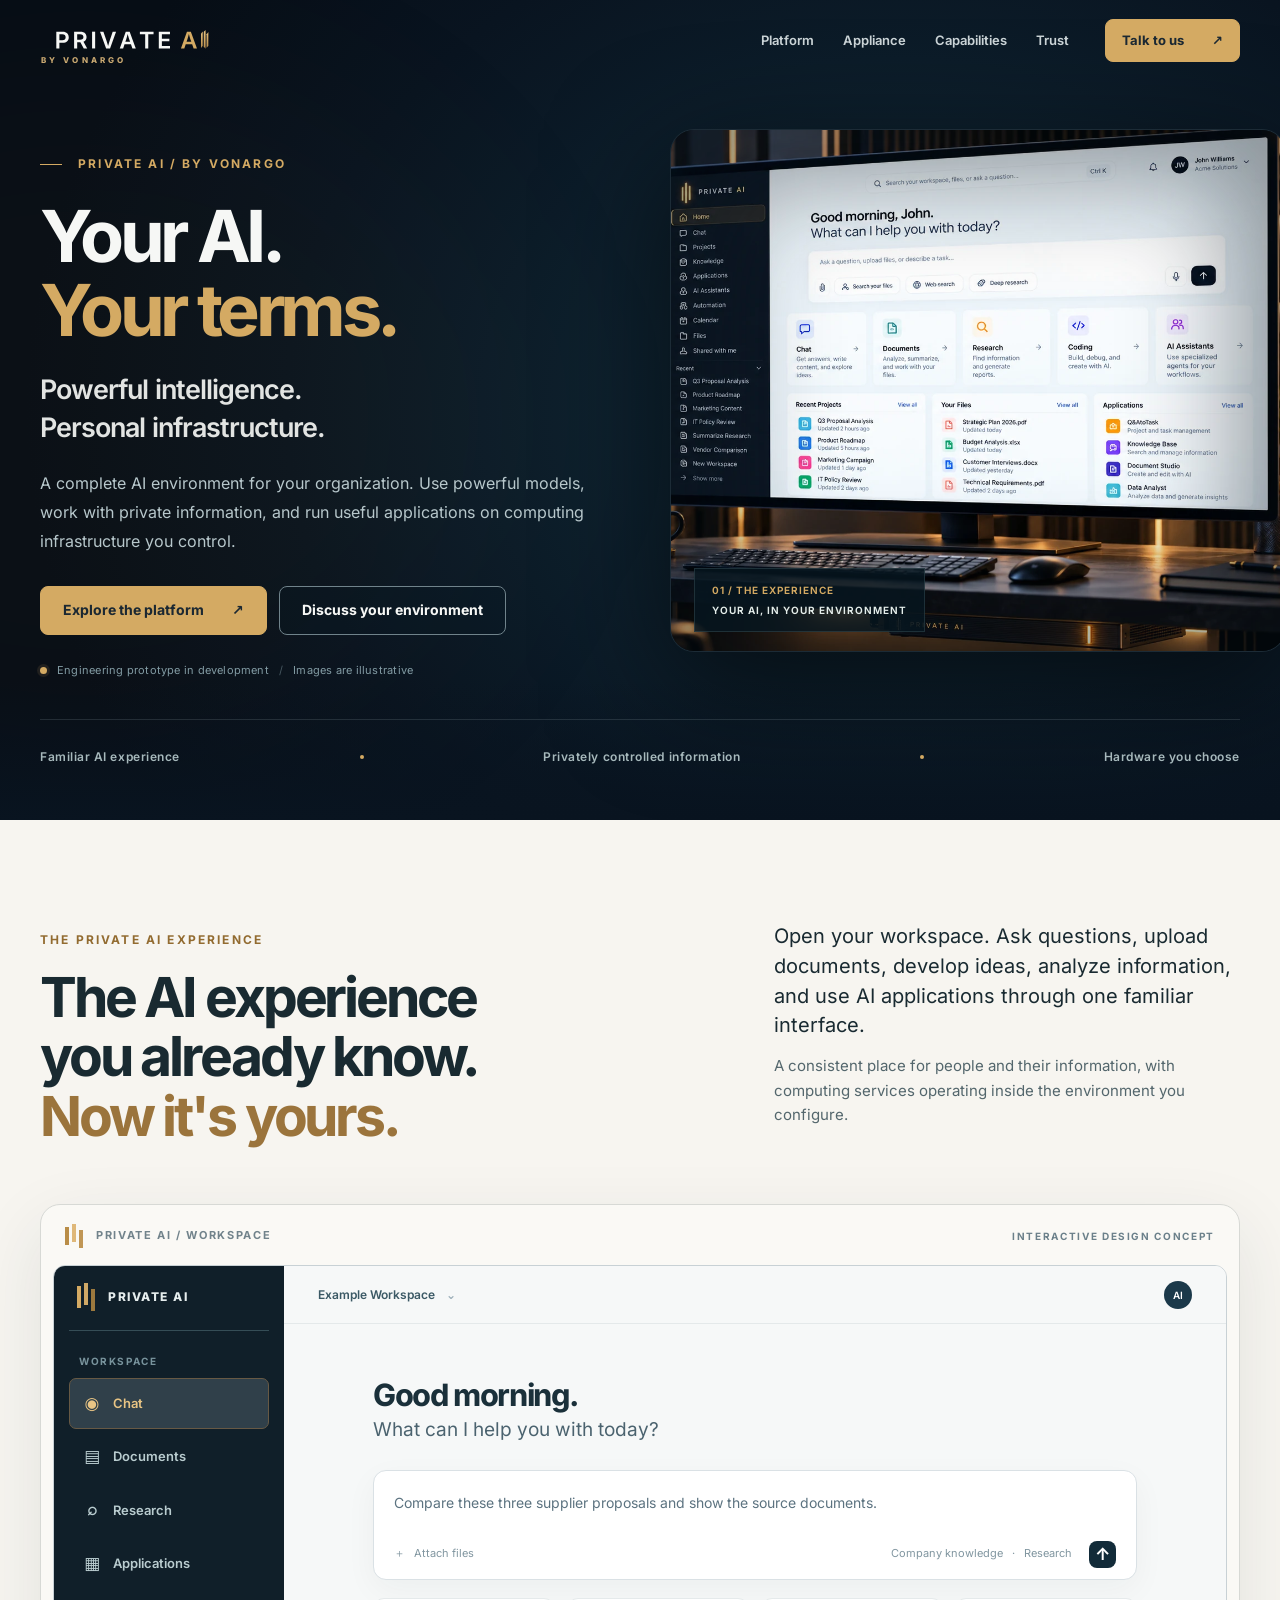
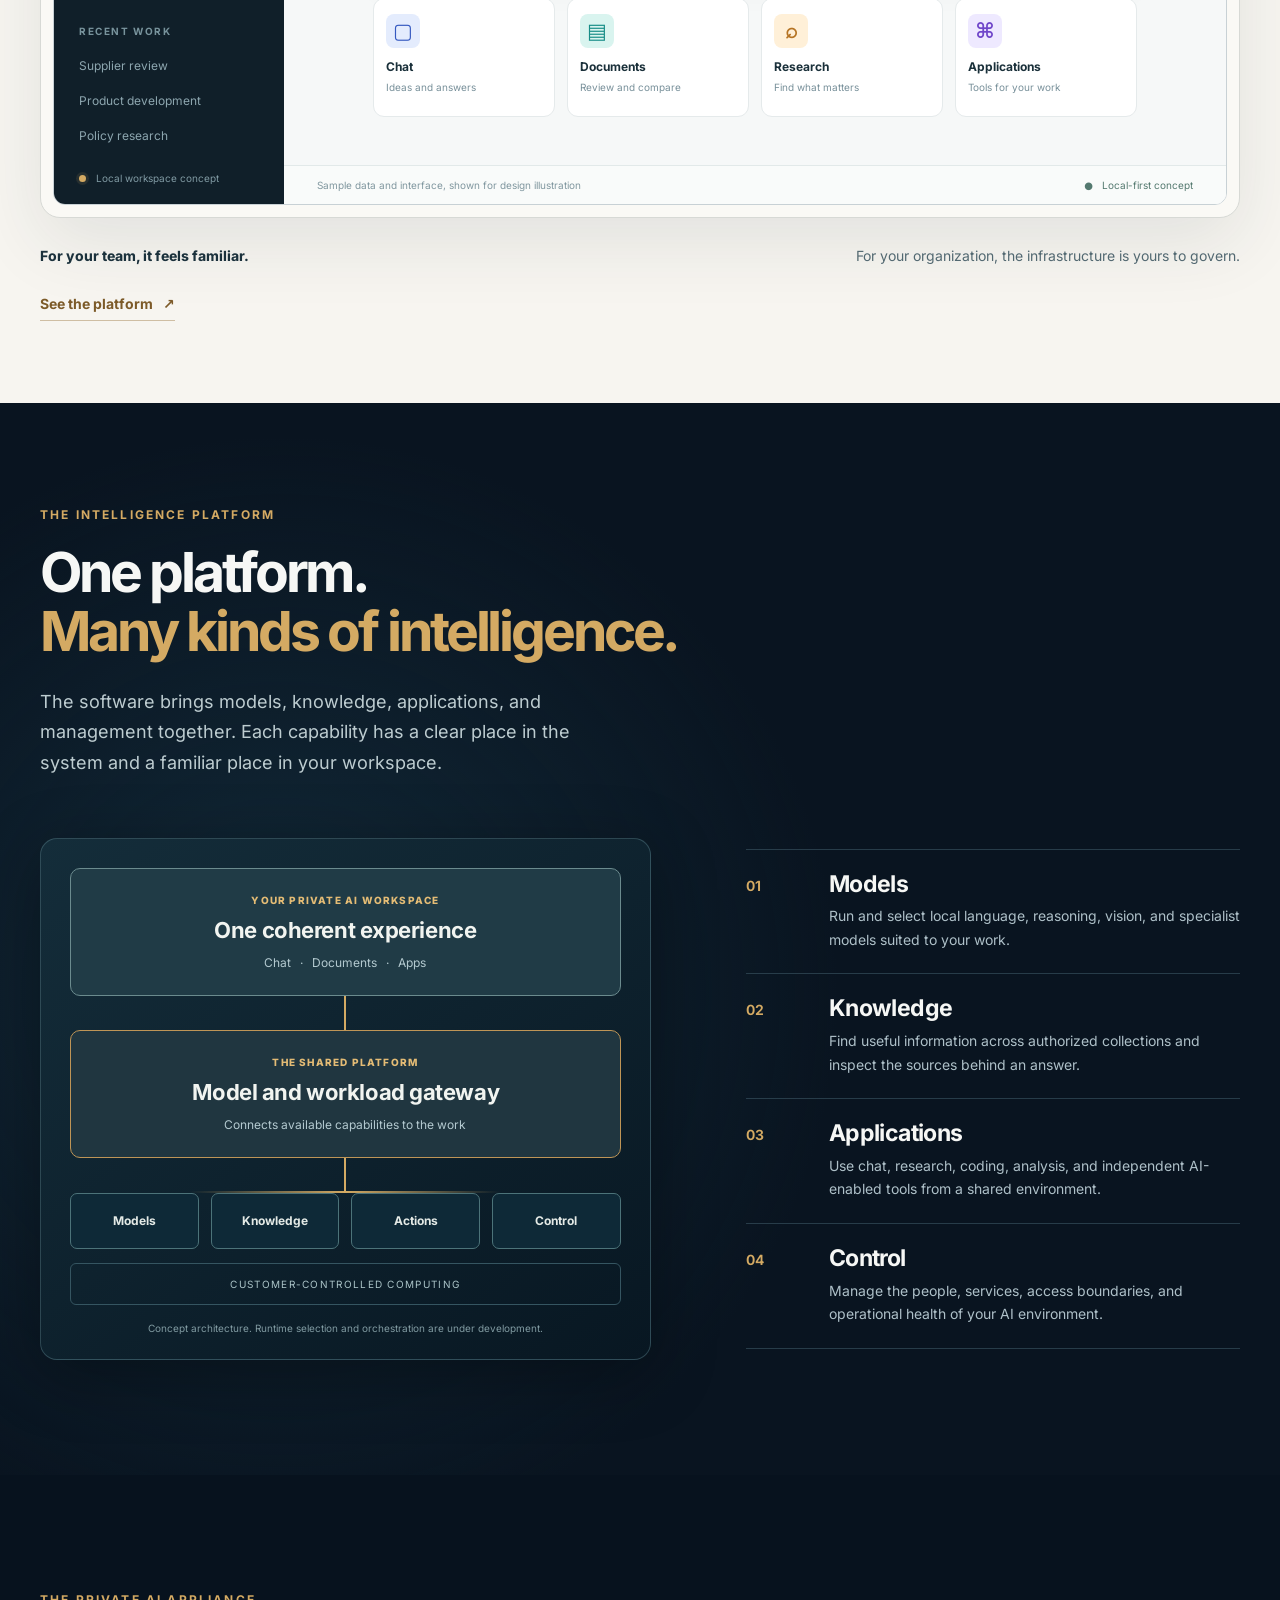
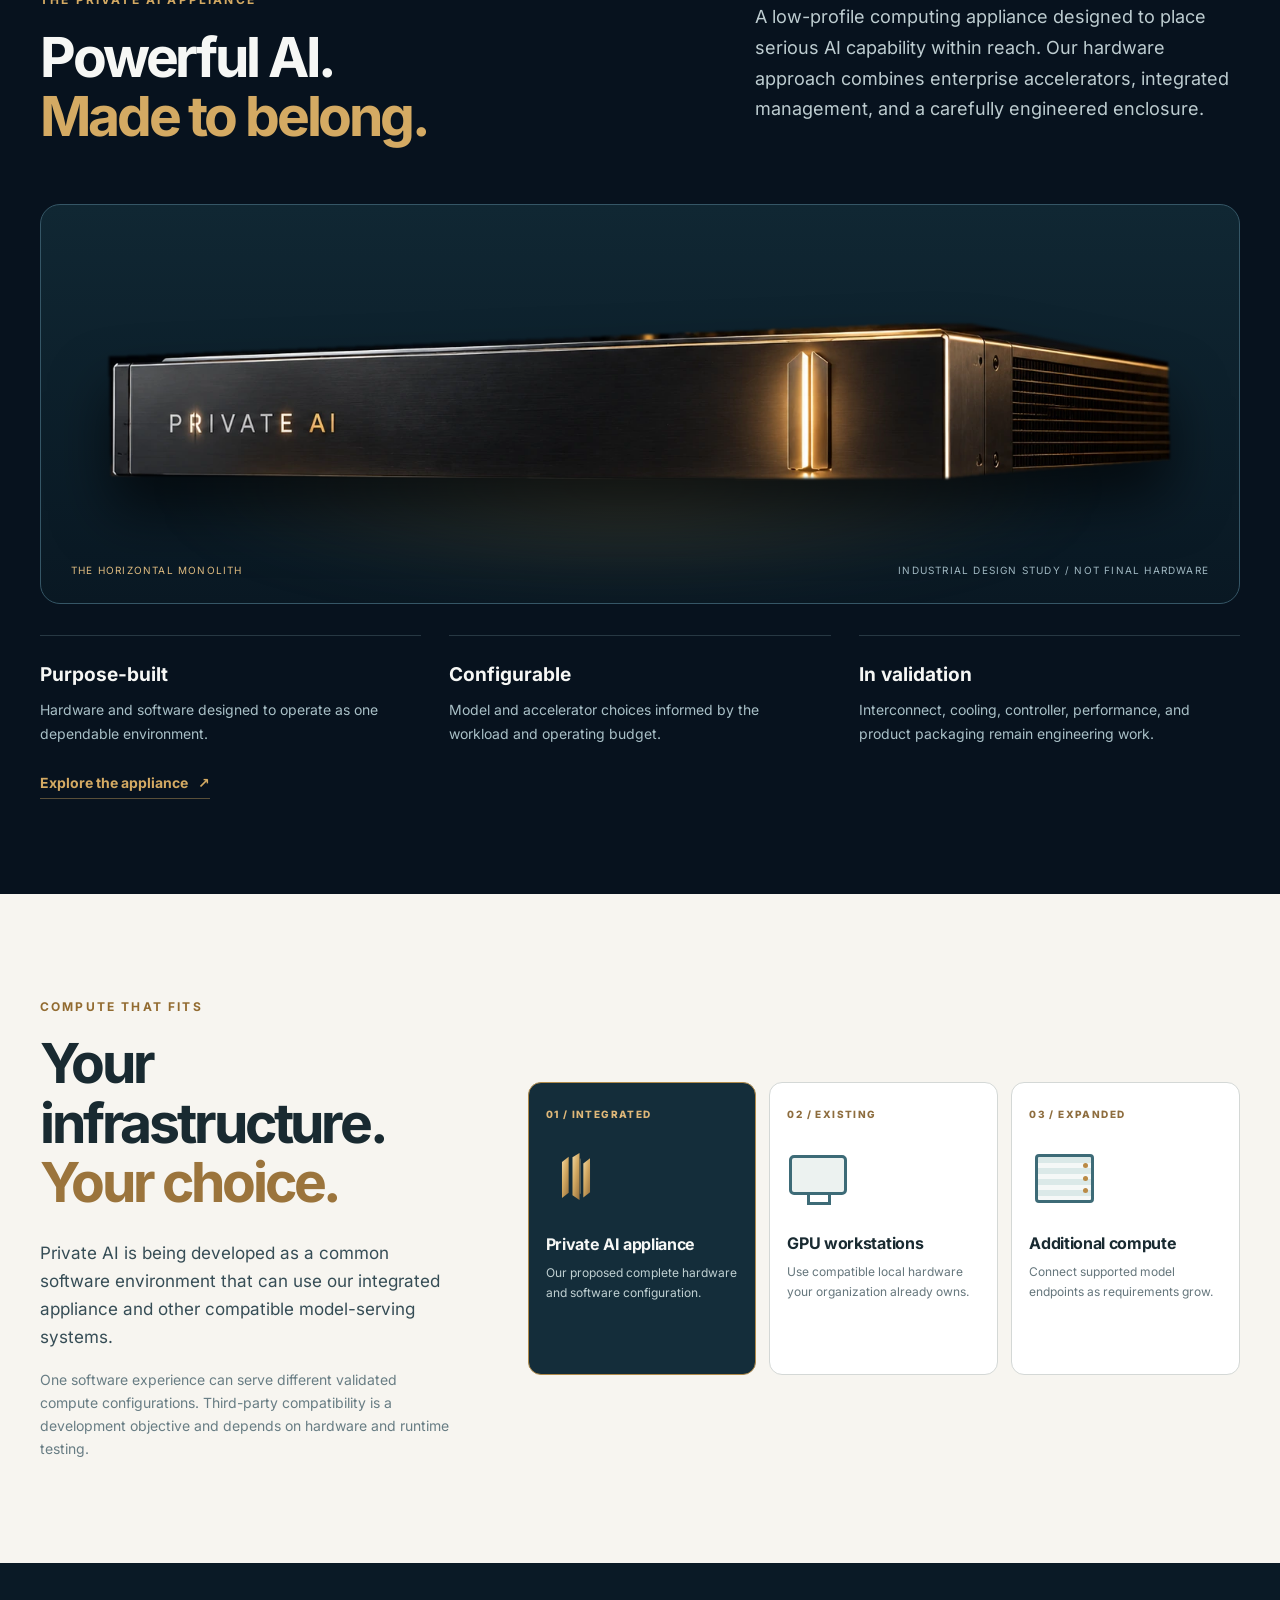
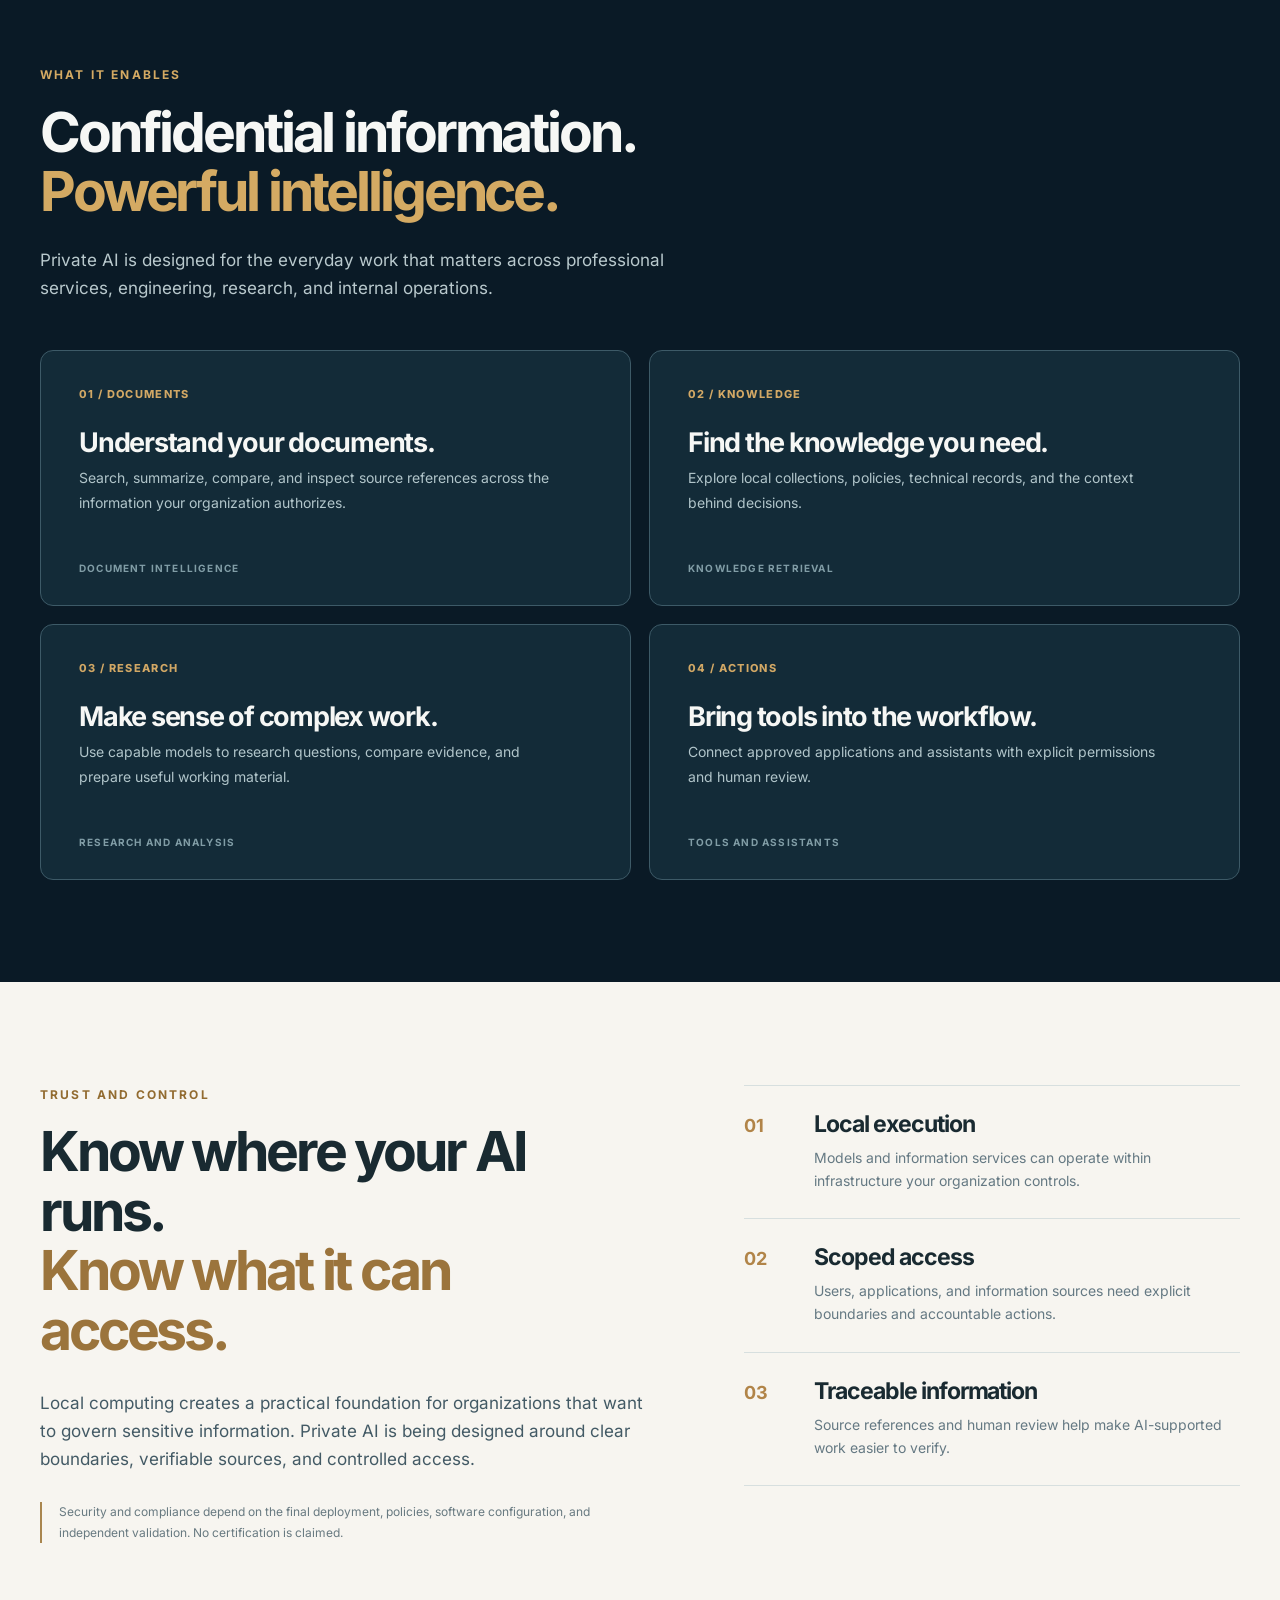
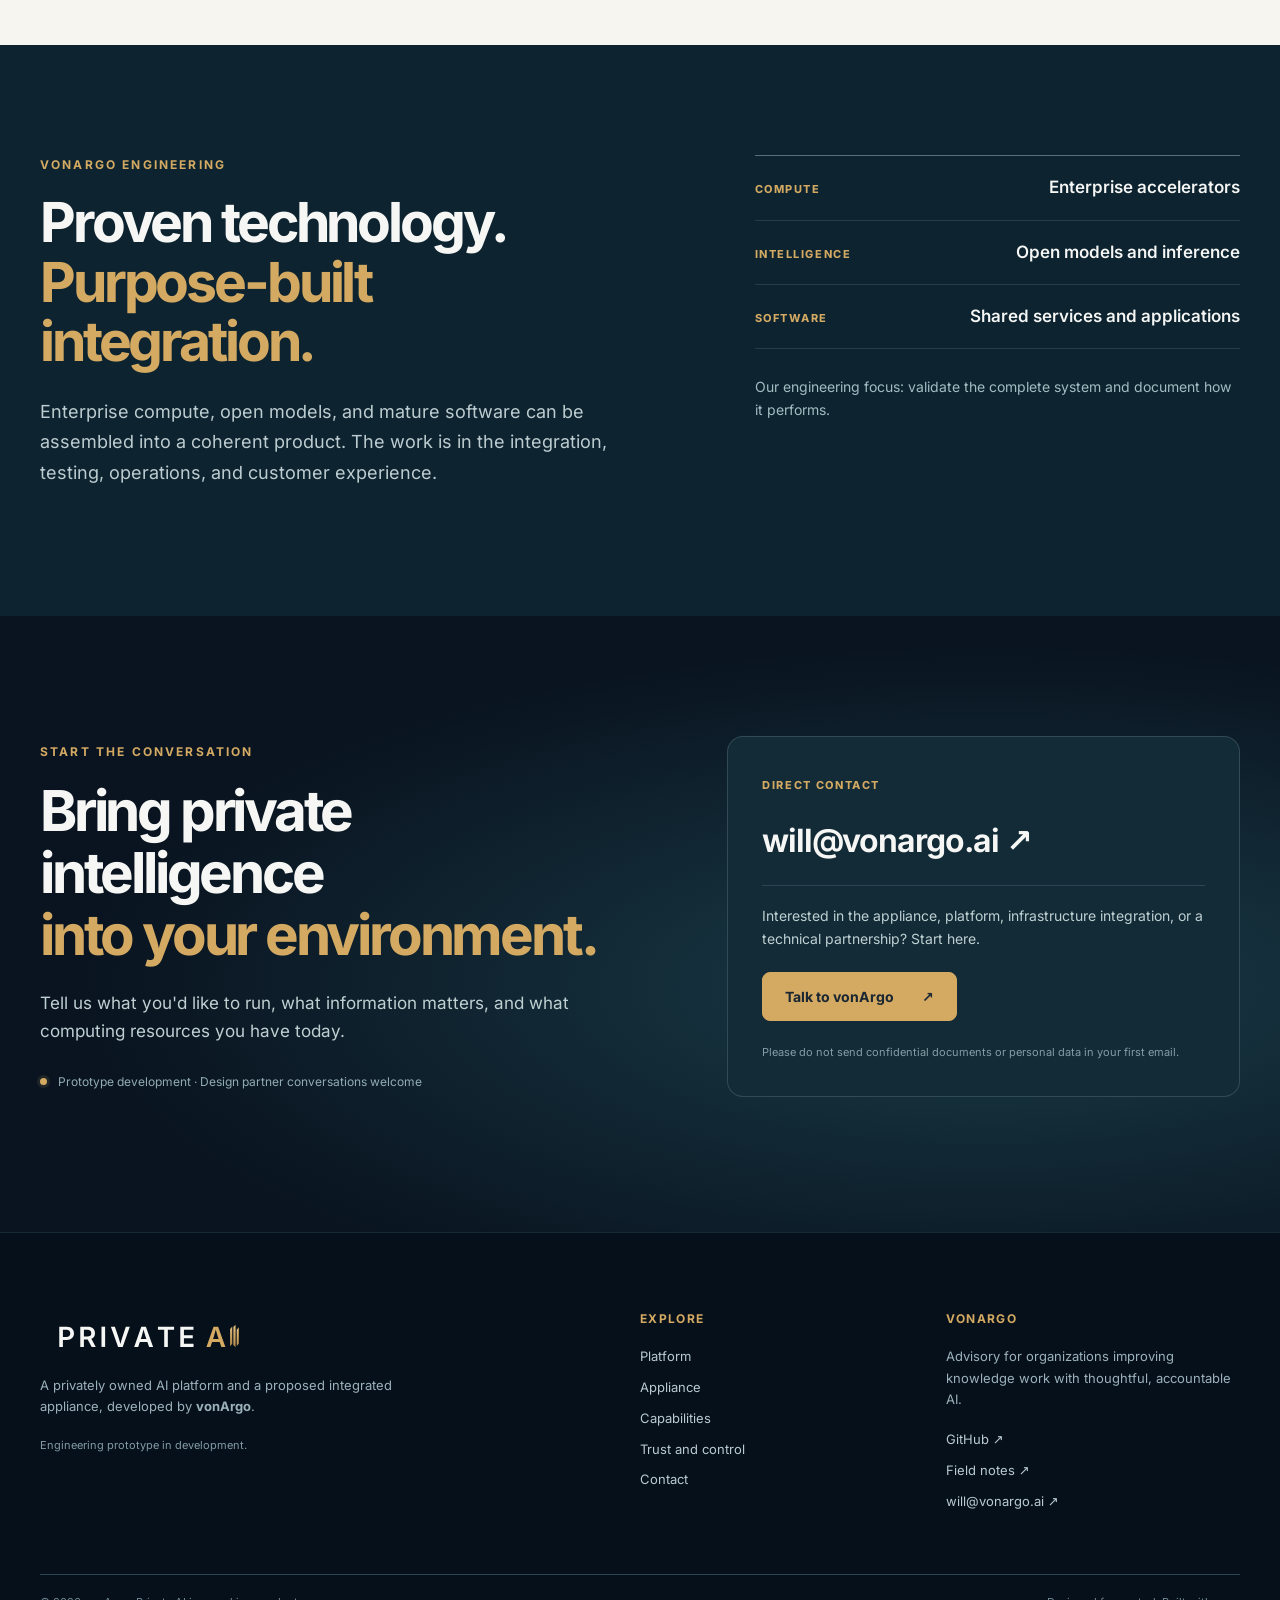
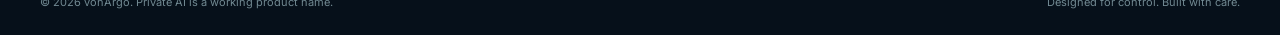
==== commit 31fd05b0: "Replace site with the full Private AI site (OpenDesign 'site/': index, appliance, platform, contact " ====
--- a/index.html
+++ b/index.html
@@ -1,787 +1,229 @@
 <!doctype html>
 <html lang="en">
-  <head>
-<style data-brand-fonts>
-@font-face {
-  font-family: "Inter";
-  src: url("../../fonts/inter-latin-wght-normal.woff2") format("woff2");
-  font-weight: 100 900;
-  font-style: normal;
-  unicode-range: U+0000-00FF,U+0131,U+0152-0153,U+02BB-02BC,U+02C6,U+02DA,U+02DC,U+0304,U+0308,U+0329,U+2000-206F,U+20AC,U+2122,U+2191,U+2193,U+2212,U+2215,U+FEFF,U+FFFD;
-  font-display: swap;
-}
-@font-face {
-  font-family: "Inter";
-  src: url("../../fonts/inter-latin-ext-wght-normal.woff2") format("woff2");
-  font-weight: 100 900;
-  font-style: normal;
-  unicode-range: U+0100-02BA,U+02BD-02C5,U+02C7-02CC,U+02CE-02D7,U+02DD-02FF,U+0304,U+0308,U+0329,U+1D00-1DBF,U+1E00-1E9F,U+1EF2-1EFF,U+2020,U+20A0-20AB,U+20AD-20C0,U+2113,U+2C60-2C7F,U+A720-A7FF;
-  font-display: swap;
-}
-</style>
-    <meta charset="utf-8" />
-    <meta name="viewport" content="width=device-width, initial-scale=1" />
-    <title>Private AI by vonArgo — Your AI. Your terms.</title>
-    
-    <style>
-    :root {
-      --brand-color-primary: #d4aa63;
-      --brand-color-primary-bg: #fffcf0;
-      --brand-color-primary-bg-hover: #fffbf0;
-      --brand-color-primary-border: #faf6eb;
-      --brand-color-primary-border-hover: #eddebb;
-      --brand-color-primary-hover: #e0c48d;
-      --brand-color-primary-active: #ad8549;
-      --brand-color-primary-text: #61421f;
-      --brand-color-success: #7fc6b0;
-      --brand-color-success-bg: #f0fff8;
-      --brand-color-success-border: #dfede7;
-      --brand-color-success-hover: #a9d4c5;
-      --brand-color-success-active: #5fa18e;
-      --brand-color-warning: #faad14;
-      --brand-color-warning-bg: #fffbe6;
-      --brand-color-warning-border: #ffe58f;
-      --brand-color-warning-hover: #ffc53d;
-      --brand-color-warning-active: #d48806;
-      --brand-color-error: #e18a82;
-      --brand-color-error-bg: #fff4f0;
-      --brand-color-error-border: #fff3f0;
-      --brand-color-error-hover: #edb7af;
-      --brand-color-error-active: #ba6763;
-      --brand-color-info: #d4aa63;
-      --brand-color-info-bg: #fffcf0;
-      --brand-color-info-border: #faf6eb;
-      --brand-color-link: #f0c988;
-      --brand-color-link-hover: #fce5b8;
-      --brand-color-link-active: #c9a269;
-      --brand-color-text: #2f3f49;
-      --brand-color-text-secondary: #636f76;
-      --brand-color-text-tertiary: #90999d;
-      --brand-color-text-quaternary: #bec3c4;
-      --brand-color-fill: #d4d8d8;
-      --brand-color-fill-secondary: #e8eae9;
-      --brand-color-fill-tertiary: #edefed;
-      --brand-color-fill-quaternary: #f1f3f1;
-      --brand-color-bg-layout: #edefed;
-      --brand-color-bg-container: #f6f7f5;
-      --brand-color-bg-elevated: #f6f7f5;
-      --brand-color-border: #d4d8d8;
-      --brand-color-border-secondary: #e8eae9;
-      --brand-font-family: Inter, system-ui, -apple-system, 'Segoe UI', 'Helvetica Neue', Arial, sans-serif, -apple-system, BlinkMacSystemFont, 'Segoe UI', Roboto, 'Helvetica Neue', Arial, 'Noto Sans', sans-serif, 'Apple Color Emoji', 'Segoe UI Emoji', 'Segoe UI Symbol', 'Noto Color Emoji';
-      --brand-font-family-code: 'SFMono-Regular', Consolas, 'Liberation Mono', Menlo, Courier, monospace;
-      --brand-font-size: 16px;
-      --brand-font-size-sm: 14px;
-      --brand-font-size-lg: 20px;
-      --brand-font-size-xl: 24px;
-      --brand-font-size-heading-1: 44px;
-      --brand-font-size-heading-2: 36px;
-      --brand-font-size-heading-3: 30px;
-      --brand-font-size-heading-4: 24px;
-      --brand-font-size-heading-5: 20px;
-      --brand-line-height: 1.5;
-      --brand-line-height-heading: 1.2222222222222223;
-      --brand-font-weight-strong: 600;
-      --brand-size-xxs: 4px;
-      --brand-size-xs: 8px;
-      --brand-size-sm: 12px;
-      --brand-size: 16px;
-      --brand-size-md: 20px;
-      --brand-size-lg: 24px;
-      --brand-size-xl: 32px;
-      --brand-size-xxl: 48px;
-      --brand-border-radius-xs: 3px;
-      --brand-border-radius-sm: 5px;
-      --brand-border-radius: 8px;
-      --brand-border-radius-lg: 10px;
-      --brand-line-width: 1px;
-      --brand-control-height-xs: 24px;
-      --brand-control-height-sm: 36px;
-      --brand-control-height: 48px;
-      --brand-control-height-lg: 60px;
-      --brand-motion-duration-fast: 0.1s;
-      --brand-motion-duration-mid: 0.2s;
-      --brand-motion-duration-slow: 0.3s;
-      --brand-motion-ease-in-out: cubic-bezier(0.645, 0.045, 0.355, 1);
-      --brand-motion-ease-out: cubic-bezier(0.215, 0.61, 0.355, 1);
-      --brand-primary-palette-1: #fffcf0;
-      --brand-primary-palette-2: #fffbf0;
-      --brand-primary-palette-3: #faf6eb;
-      --brand-primary-palette-4: #eddebb;
-      --brand-primary-palette-5: #e0c48d;
-      --brand-primary-palette-6: #d4aa63;
-      --brand-primary-palette-7: #ad8549;
-      --brand-primary-palette-8: #876232;
-      --brand-primary-palette-9: #61421f;
-      --brand-primary-palette-10: #3b2612;
-      --brand-presets-red-1: #fff1f0;
-      --brand-presets-red-2: #ffcbc7;
-      --brand-presets-red-3: #ffa39e;
-      --brand-presets-red-4: #ff7775;
-      --brand-presets-red-5: #ff4d50;
-      --brand-presets-red-6: #f5222d;
-      --brand-presets-red-7: #cf1323;
-      --brand-presets-red-8: #a8071a;
-      --brand-presets-red-9: #820014;
-      --brand-presets-red-10: #5c0011;
-      --brand-presets-volcano-1: #fff2e8;
-      --brand-presets-volcano-2: #ffd8bf;
-      --brand-presets-volcano-3: #ffbb96;
-      --brand-presets-volcano-4: #ff9c6e;
-      --brand-presets-volcano-5: #ff7a45;
-      --brand-presets-volcano-6: #fa541c;
-      --brand-presets-volcano-7: #d4380d;
-      --brand-presets-volcano-8: #ad2202;
-      --brand-presets-volcano-9: #871500;
-      --brand-presets-volcano-10: #610c00;
-      --brand-presets-orange-1: #fff7e6;
-      --brand-presets-orange-2: #ffe7ba;
-      --brand-presets-orange-3: #ffd591;
-      --brand-presets-orange-4: #ffc069;
-      --brand-presets-orange-5: #ffa940;
-      --brand-presets-orange-6: #fa8c16;
-      --brand-presets-orange-7: #d46b08;
-      --brand-presets-orange-8: #ad4e00;
-      --brand-presets-orange-9: #873800;
-      --brand-presets-orange-10: #612500;
-      --brand-presets-gold-1: #fffbe6;
-      --brand-presets-gold-2: #fff1b8;
-      --brand-presets-gold-3: #ffe58f;
-      --brand-presets-gold-4: #ffd666;
-      --brand-presets-gold-5: #ffc53d;
-      --brand-presets-gold-6: #faad14;
-      --brand-presets-gold-7: #d48806;
-      --brand-presets-gold-8: #ad6800;
-      --brand-presets-gold-9: #874c00;
-      --brand-presets-gold-10: #613400;
-      --brand-presets-yellow-1: #feffe6;
-      --brand-presets-yellow-2: #ffffb8;
-      --brand-presets-yellow-3: #fffb8f;
-      --brand-presets-yellow-4: #fff566;
-      --brand-presets-yellow-5: #ffeb3d;
-      --brand-presets-yellow-6: #fadb14;
-      --brand-presets-yellow-7: #d4b106;
-      --brand-presets-yellow-8: #ad8a00;
-      --brand-presets-yellow-9: #876700;
-      --brand-presets-yellow-10: #614700;
-      --brand-presets-lime-1: #fcffe6;
-      --brand-presets-lime-2: #f4ffb8;
-      --brand-presets-lime-3: #eaff8f;
-      --brand-presets-lime-4: #d3f261;
-      --brand-presets-lime-5: #bae637;
-      --brand-presets-lime-6: #a0d911;
-      --brand-presets-lime-7: #7bb305;
-      --brand-presets-lime-8: #5b8c00;
-      --brand-presets-lime-9: #3f6600;
-      --brand-presets-lime-10: #254000;
-      --brand-presets-green-1: #f6ffed;
-      --brand-presets-green-2: #d9f7be;
-      --brand-presets-green-3: #b6eb8f;
-      --brand-presets-green-4: #94de64;
-      --brand-presets-green-5: #72d13d;
-      --brand-presets-green-6: #52c41a;
-      --brand-presets-green-7: #389e0d;
-      --brand-presets-green-8: #227804;
-      --brand-presets-green-9: #135200;
-      --brand-presets-green-10: #092b00;
-      --brand-presets-cyan-1: #e6fffb;
-      --brand-presets-cyan-2: #b5f5ec;
-      --brand-presets-cyan-3: #87e8de;
-      --brand-presets-cyan-4: #5cdbd3;
-      --brand-presets-cyan-5: #36cfc9;
-      --brand-presets-cyan-6: #13c2c2;
-      --brand-presets-cyan-7: #08979c;
-      --brand-presets-cyan-8: #006d75;
-      --brand-presets-cyan-9: #00474f;
-      --brand-presets-cyan-10: #002329;
-      --brand-presets-blue-1: #e6f4ff;
-      --brand-presets-blue-2: #bae0ff;
-      --brand-presets-blue-3: #91caff;
-      --brand-presets-blue-4: #69b1ff;
-      --brand-presets-blue-5: #4096ff;
-      --brand-presets-blue-6: #1677ff;
-      --brand-presets-blue-7: #0958d9;
-      --brand-presets-blue-8: #003eb3;
-      --brand-presets-blue-9: #002c8c;
-      --brand-presets-blue-10: #001d66;
-      --brand-presets-geekblue-1: #f0f5ff;
-      --brand-presets-geekblue-2: #d6e4ff;
-      --brand-presets-geekblue-3: #adc6ff;
-      --brand-presets-geekblue-4: #85a5ff;
-      --brand-presets-geekblue-5: #597df7;
-      --brand-presets-geekblue-6: #2f54eb;
-      --brand-presets-geekblue-7: #1d39c4;
-      --brand-presets-geekblue-8: #10229e;
-      --brand-presets-geekblue-9: #061178;
-      --brand-presets-geekblue-10: #030852;
-      --brand-presets-purple-1: #f9f0ff;
-      --brand-presets-purple-2: #efdbff;
-      --brand-presets-purple-3: #d4adf7;
-      --brand-presets-purple-4: #b37feb;
-      --brand-presets-purple-5: #9254de;
-      --brand-presets-purple-6: #722ed1;
-      --brand-presets-purple-7: #531dab;
-      --brand-presets-purple-8: #391085;
-      --brand-presets-purple-9: #22075e;
-      --brand-presets-purple-10: #120338;
-      --brand-presets-magenta-1: #fff0f6;
-      --brand-presets-magenta-2: #ffd6e7;
-      --brand-presets-magenta-3: #ffadd2;
-      --brand-presets-magenta-4: #ff85bf;
-      --brand-presets-magenta-5: #f759aa;
-      --brand-presets-magenta-6: #eb2f96;
-      --brand-presets-magenta-7: #c41d7e;
-      --brand-presets-magenta-8: #9e1067;
-      --brand-presets-magenta-9: #780650;
-      --brand-presets-magenta-10: #520339;
-      --brand-presets-grey-1: #a6a6a6;
-      --brand-presets-grey-2: #999999;
-      --brand-presets-grey-3: #8c8c8c;
-      --brand-presets-grey-4: #808080;
-      --brand-presets-grey-5: #737373;
-      --brand-presets-grey-6: #666666;
-      --brand-presets-grey-7: #404040;
-      --brand-presets-grey-8: #1a1a1a;
-      --brand-presets-grey-9: #000000;
-      --brand-presets-grey-10: #000000;
-    }
-      :root { --display-family: Inter, Manrope, system-ui, -apple-system, 'Segoe UI', 'Helvetica Neue', Arial, sans-serif, var(--brand-font-family); }
-      * { box-sizing: border-box; }
-      html, body { margin: 0; padding: 0; }
-      body {
-        font-family: var(--brand-font-family);
-        font-size: var(--brand-font-size);
-        line-height: var(--brand-line-height);
-        color: var(--brand-color-text);
-        background: var(--brand-color-bg-layout);
-        -webkit-font-smoothing: antialiased;
-        text-rendering: optimizeLegibility;
-      }
-      a { color: var(--brand-color-link); text-decoration: none; }
-      h1, h2, h3, h4 {
-        margin: 0;
-        font-family: var(--display-family);
-        line-height: var(--brand-line-height-heading);
-        font-weight: var(--brand-font-weight-strong);
-        color: var(--brand-color-text);
-        overflow-wrap: break-word;
-      }
-      p { margin: 0; overflow-wrap: break-word; }
-      img, svg { max-width: 100%; display: block; }
-      .wrap { max-width: 1120px; margin: 0 auto; padding-left: clamp(20px, 4vw, 40px); padding-right: clamp(20px, 4vw, 40px); }
-      .kicker {
-        display: block;
-        text-transform: uppercase;
-        letter-spacing: 0.14em;
-        font-size: var(--brand-font-size-sm);
-        font-weight: var(--brand-font-weight-strong);
-        color: var(--brand-color-primary);
-        margin-bottom: var(--brand-size-sm);
-      }
-      .clamp-2, .clamp-3 { display: -webkit-box; -webkit-box-orient: vertical; overflow: hidden; }
-      .clamp-2 { -webkit-line-clamp: 2; }
-      .clamp-3 { -webkit-line-clamp: 3; }
-      a[role="button"]{transition:filter .15s ease,transform .15s ease}
-a[role="button"]:hover{filter:brightness(1.07)}
-a[role="button"]:active{filter:brightness(.95);transform:translateY(0.5px)}
-input:focus,textarea:focus,select:focus{border-color:var(--brand-color-primary)!important;box-shadow:0 0 0 3px var(--brand-color-primary-bg);outline:none}
-details.kit-acc>summary{list-style:none;cursor:pointer}
-details.kit-acc>summary::-webkit-details-marker{display:none}
-details.kit-acc .kit-acc-icon{transition:transform .18s ease}
-details.kit-acc[open] .kit-acc-icon{transform:rotate(45deg)}
-      
-      .nav-links { display: flex; gap: 28px; align-items: center; color: var(--brand-color-text-secondary); }
-      .nav-links a { color: var(--brand-color-text-secondary); transition: color .15s ease; }
-      .nav-links a:hover { color: var(--brand-color-text); }
-      @media (max-width: 820px) { .nav-links { display: none; } }
-      .section { padding: clamp(64px, 9vw, 104px) 0; }
-      .section-head { max-width: 680px; margin: 0 auto 48px; text-align: center; }
-      .pillars { display: grid; grid-template-columns: repeat(3, 1fr); gap: clamp(16px, 2vw, 24px); }
-      @media (max-width: 880px) { .pillars { grid-template-columns: 1fr; } }
-      .grid-3 { display: grid; grid-template-columns: repeat(auto-fit, minmax(280px, 1fr)); gap: 20px; align-items: stretch; }
-      .problem-grid { display: grid; grid-template-columns: repeat(3, 1fr); gap: clamp(14px, 1.8vw, 20px); }
-      @media (max-width: 880px) { .problem-grid { grid-template-columns: 1fr; } }
-      .zig { display: grid; grid-template-columns: 1fr 1fr; gap: clamp(32px, 5vw, 72px); align-items: center; }
-      .zig + .zig { margin-top: clamp(48px, 7vw, 96px); }
-      @media (max-width: 880px) { .zig { grid-template-columns: 1fr; gap: 28px; } .zig .zig-visual { order: -1; } }
-      .footer-cols { display: grid; grid-template-columns: 2fr 1fr 1fr 1fr; gap: 32px; }
-      @media (max-width: 760px) { .footer-cols { grid-template-columns: 1fr 1fr; } }
-      .mock-grid { display: grid; grid-template-columns: 200px minmax(0, 1fr); min-height: 300px; }
-      @media (max-width: 720px) { .mock-grid { grid-template-columns: minmax(0, 1fr); } .mock-side { display: none; } }
-      .hero-trust { display: flex; align-items: center; justify-content: center; gap: 10px; flex-wrap: wrap; }
-
-    </style>
-  </head>
-  <body>
-    <header style="position:sticky;top:0;z-index:20;background:color-mix(in srgb, var(--brand-color-bg-container) 86%, transparent);backdrop-filter:blur(12px);border-bottom:var(--brand-line-width) solid var(--brand-color-border-secondary);">
-      <div class="wrap" style="display:flex;align-items:center;justify-content:space-between;height:64px;gap:var(--brand-size-lg);">
-        <span style="font-family:var(--display-family);font-weight:var(--brand-font-weight-strong);font-size:var(--brand-font-size-lg);letter-spacing:-0.01em;color:var(--brand-color-text);white-space:nowrap;">Private AI by vonArgo</span>
-        <nav class="nav-links">
-          <a href="#how">How it works</a>
-          <a href="#features">Features</a>
-          <a href="#pricing">Pricing</a>
-          <a href="#faq">FAQ</a>
-        </nav>
-        <div style="display:flex;gap:var(--brand-size-sm);align-items:center;">
-          <a role="button" tabindex="0" style="display:inline-flex;align-items:center;justify-content:center;box-sizing:border-box;cursor:pointer;white-space:nowrap;user-select:none;font-family:var(--brand-font-family);font-weight:var(--brand-font-weight-strong);line-height:1;text-decoration:none;transition:all var(--brand-motion-duration-mid) var(--brand-motion-ease-in-out);height:var(--brand-control-height-sm);padding:0 var(--brand-size-xs);font-size:var(--brand-font-size-sm);border-radius:var(--brand-border-radius);border:var(--brand-line-width) solid transparent;background:transparent;color:var(--brand-color-text);border-color:transparent">Sign in</a>
-          <a role="button" tabindex="0" style="display:inline-flex;align-items:center;justify-content:center;box-sizing:border-box;cursor:pointer;white-space:nowrap;user-select:none;font-family:var(--brand-font-family);font-weight:var(--brand-font-weight-strong);line-height:1;text-decoration:none;transition:all var(--brand-motion-duration-mid) var(--brand-motion-ease-in-out);height:var(--brand-control-height-sm);padding:0 var(--brand-size-xs);font-size:var(--brand-font-size-sm);border-radius:var(--brand-border-radius);border:var(--brand-line-width) solid transparent;background:var(--brand-color-primary);color:#fff;border-color:var(--brand-color-primary);box-shadow:0 2px 0 var(--brand-color-primary-bg)">Get started free</a>
-        </div>
-      </div>
-    </header>
-
-    <!-- 2 · HERO — the 5-piece value prop -->
-    <main>
-    <section class="wrap" style="padding-top:clamp(56px, 9vw, 108px);text-align:center;">
-      <div style="max-width:860px;margin:0 auto;">
-        <span style="display:inline-flex;align-items:center;height:var(--brand-control-height-sm);padding:0 var(--brand-size-xs);font-family:var(--brand-font-family);font-size:var(--brand-font-size-sm);line-height:1;color:var(--brand-color-primary);background:var(--brand-color-primary-bg);border:var(--brand-line-width) solid var(--brand-color-primary-border);border-radius:var(--brand-border-radius-sm)">Competent · Clear · Quietly ambitious</span>
-        <h1 style="font-size:clamp(36px, 5.6vw, 64px);letter-spacing:-0.025em;line-height:1.06;margin:var(--brand-size-lg) auto var(--brand-size-md);max-width:18ch;">Your AI. Your terms.</h1>
-        <p style="font-size:var(--brand-font-size-xl);color:var(--brand-color-text-secondary);max-width:62ch;margin:0 auto var(--brand-size-xl);line-height:1.5;">Private AI is a customer-controlled local AI platform and a proposed low-profile under-desk appliance, made by vonArgo and published at vonargo.ai. The system is a dark, cinematic navy marketing presentation with restrained warm-gold illumination, and light, familiar product UI previews as intentional contrast. Product is in prototype development; the system distinguishes demonstrated from planned.</p>
-        <div style="display:flex;gap:var(--brand-size-sm);justify-content:center;flex-wrap:wrap;">
-          <a role="button" tabindex="0" style="display:inline-flex;align-items:center;justify-content:center;box-sizing:border-box;cursor:pointer;white-space:nowrap;user-select:none;font-family:var(--brand-font-family);font-weight:var(--brand-font-weight-strong);line-height:1;text-decoration:none;transition:all var(--brand-motion-duration-mid) var(--brand-motion-ease-in-out);height:var(--brand-control-height-lg);padding:0 var(--brand-size-lg);font-size:var(--brand-font-size-lg);border-radius:var(--brand-border-radius);border:var(--brand-line-width) solid transparent;background:var(--brand-color-primary);color:#fff;border-color:var(--brand-color-primary);box-shadow:0 2px 0 var(--brand-color-primary-bg)">Get started free</a>
-          <a role="button" tabindex="0" style="display:inline-flex;align-items:center;justify-content:center;box-sizing:border-box;cursor:pointer;white-space:nowrap;user-select:none;font-family:var(--brand-font-family);font-weight:var(--brand-font-weight-strong);line-height:1;text-decoration:none;transition:all var(--brand-motion-duration-mid) var(--brand-motion-ease-in-out);height:var(--brand-control-height-lg);padding:0 var(--brand-size-lg);font-size:var(--brand-font-size-lg);border-radius:var(--brand-border-radius);border:var(--brand-line-width) solid transparent;background:var(--brand-color-bg-container);color:var(--brand-color-text);border-color:var(--brand-color-border)">See how it works</a>
-        </div>
-        <p style="margin-top:var(--brand-size-md);font-size:var(--brand-font-size-sm);color:var(--brand-color-text-tertiary);">Free plan · No credit card · 2-minute setup</p>
-      </div>
-      <div style="max-width:980px;margin:clamp(40px, 6vw, 68px) auto 0;">
-      <div style="border:var(--brand-line-width) solid var(--brand-color-border-secondary);border-radius:14px;overflow:hidden;background:var(--brand-color-bg-container);box-shadow:0 32px 80px -24px var(--brand-color-fill-secondary);">
-        <div style="display:flex;align-items:center;gap:8px;padding:12px 16px;border-bottom:var(--brand-line-width) solid var(--brand-color-border-secondary);background:var(--brand-color-fill-quaternary);">
-          <span style="width:10px;height:10px;border-radius:50%;background:var(--brand-color-error);opacity:.55;"></span>
-          <span style="width:10px;height:10px;border-radius:50%;background:var(--brand-color-warning);opacity:.55;"></span>
-          <span style="width:10px;height:10px;border-radius:50%;background:var(--brand-color-success);opacity:.55;"></span>
-          <span style="flex:1;max-width:380px;margin-left:12px;height:22px;border-radius:11px;background:var(--brand-color-fill-tertiary);display:flex;align-items:center;padding:0 12px;font-size:11px;color:var(--brand-color-text-quaternary);overflow:hidden;white-space:nowrap;">private-ai-by-vonargo</span>
-        </div>
-        <div class="mock-grid">
-          <div class="mock-side" style="border-right:var(--brand-line-width) solid var(--brand-color-border-secondary);padding:16px 12px;display:flex;flex-direction:column;gap:4px;">
-            <div style="display:flex;align-items:center;gap:8px;padding:7px 10px;border-radius:var(--brand-border-radius-sm);background:var(--brand-color-primary-bg);">
-      <div style="width:14px;height:14px;border-radius:4px;background:var(--brand-color-primary);"></div>
-      <div style="width:64%;height:8px;border-radius:5px;background:var(--brand-color-fill-secondary);"></div>
-    </div><div style="display:flex;align-items:center;gap:8px;padding:7px 10px;border-radius:var(--brand-border-radius-sm);">
-      <div style="width:14px;height:14px;border-radius:4px;background:var(--brand-color-fill);"></div>
-      <div style="width:52%;height:8px;border-radius:5px;background:var(--brand-color-fill-secondary);"></div>
-    </div><div style="display:flex;align-items:center;gap:8px;padding:7px 10px;border-radius:var(--brand-border-radius-sm);">
-      <div style="width:14px;height:14px;border-radius:4px;background:var(--brand-color-fill);"></div>
-      <div style="width:52%;height:8px;border-radius:5px;background:var(--brand-color-fill-secondary);"></div>
-    </div><div style="display:flex;align-items:center;gap:8px;padding:7px 10px;border-radius:var(--brand-border-radius-sm);">
-      <div style="width:14px;height:14px;border-radius:4px;background:var(--brand-color-fill);"></div>
-      <div style="width:52%;height:8px;border-radius:5px;background:var(--brand-color-fill-secondary);"></div>
+<head>
+  <meta charset="utf-8">
+  <meta name="viewport" content="width=device-width, initial-scale=1">
+  <meta name="theme-color" content="#091420">
+  <meta name="description" content="Explore Private AI, a locally operated AI platform with a purpose-built appliance and flexible computing options. Private models, knowledge, applications, and control.">
+  <meta property="og:type" content="website">
+  <meta property="og:title" content="Private AI | Powerful intelligence. Personal infrastructure.">
+  <meta property="og:description" content="Explore Private AI, a locally operated AI platform with a purpose-built appliance and flexible computing options. Private models, knowledge, applications, and control.">
+  <meta property="og:url" content="https://vonargo.ai/">
+  <link rel="canonical" href="https://vonargo.ai/">
+  <meta property="og:image" content="https://vonargo.ai/assets/social-preview.jpg">
+  <meta name="twitter:card" content="summary_large_image">
+  <title>Private AI | Powerful intelligence. Personal infrastructure.</title>
+  <link rel="icon" href="assets/favicon.png" type="image/png">
+  <link rel="icon" href="assets/private-ai-mark.svg" type="image/svg+xml">
+  <link rel="stylesheet" href="fonts/fonts.css">
+  <link rel="stylesheet" href="css/styles.css">
+  <link rel="stylesheet" href="css/pages.css">
+  <script src="js/main.js" defer></script>
+</head>
+<body>
+  <a class="skip-link" href="#main">Skip to content</a>
+  <header class="site-header" id="site-header">
+    <div class="header-inner wrap">
+      <a class="brand-link" href="index.html" aria-label="Private AI by vonArgo - home">
+        <img class="brand-logo" src="assets/private-ai-wordmark.svg" alt="Private AI" width="876" height="186">
+        <span class="brand-byline">BY VONARGO</span>
+      </a>
+      <nav class="nav-links" aria-label="Primary navigation" id="primary-nav">
+        <a href="platform/index.html">Platform</a>
+        <a href="appliance/index.html">Appliance</a>
+        <a href="index.html#capabilities">Capabilities</a>
+        <a href="index.html#trust">Trust</a>
+      </nav>
+      <a class="button button-gold nav-cta" href="contact/index.html">Talk to us <span aria-hidden="true">&#8599;</span></a>
+      <button class="menu-toggle" type="button" aria-controls="primary-nav" aria-expanded="false" aria-label="Open navigation"><span></span><span></span><span></span></button>
     </div>
+  </header>
+
+  <main id="main">
+    <section class="hero section-dark" id="top" aria-labelledby="hero-heading">
+      <div class="hero-glow" aria-hidden="true"></div>
+      <div class="wrap hero-grid">
+        <div class="hero-copy" data-reveal>
+          <div class="eyebrow"><span class="gold-hairline"></span> PRIVATE AI / BY VONARGO</div>
+          <h1 id="hero-heading">Your AI.<br><em>Your terms.</em></h1>
+          <p class="hero-tagline">Powerful intelligence.<br>Personal infrastructure.</p>
+          <p class="hero-intro">A complete AI environment for your organization. Use powerful models, work with private information, and run useful applications on computing infrastructure you control.</p>
+          <div class="cta-row">
+            <a class="button button-gold" href="platform/index.html">Explore the platform <span aria-hidden="true">&#8599;</span></a>
+            <a class="button button-outline" href="contact/index.html">Discuss your environment</a>
           </div>
-          <div style="padding:20px;display:flex;flex-direction:column;gap:16px;min-width:0;">
-            <div style="display:flex;justify-content:space-between;align-items:center;gap:12px;flex-wrap:wrap;">
-              <div style="width:180px;height:14px;border-radius:5px;background:var(--brand-color-fill-secondary);"></div>
-              <div style="width:96px;height:28px;border-radius:var(--brand-border-radius);background:var(--brand-color-primary);"></div>
-            </div>
-            <div style="display:grid;grid-template-columns:1.4fr 1fr;gap:16px;flex:1;">
-              <div style="border:var(--brand-line-width) solid var(--brand-color-border-secondary);border-radius:var(--brand-border-radius-lg);padding:16px;display:flex;align-items:flex-end;gap:8px;min-height:160px;"><div style="flex:1;height:42%;border-radius:4px 4px 0 0;background:var(--brand-primary-palette-4);"></div><div style="flex:1;height:68%;border-radius:4px 4px 0 0;background:var(--brand-primary-palette-5);"></div><div style="flex:1;height:54%;border-radius:4px 4px 0 0;background:var(--brand-primary-palette-6);"></div><div style="flex:1;height:82%;border-radius:4px 4px 0 0;background:var(--brand-primary-palette-7);"></div><div style="flex:1;height:64%;border-radius:4px 4px 0 0;background:var(--brand-primary-palette-4);"></div><div style="flex:1;height:96%;border-radius:4px 4px 0 0;background:var(--brand-primary-palette-5);"></div><div style="flex:1;height:72%;border-radius:4px 4px 0 0;background:var(--brand-primary-palette-6);"></div><div style="flex:1;height:58%;border-radius:4px 4px 0 0;background:var(--brand-primary-palette-7);"></div></div>
-              <div style="display:flex;flex-direction:column;gap:12px;">
-                <div style="border:var(--brand-line-width) solid var(--brand-color-border-secondary);border-radius:var(--brand-border-radius-lg);padding:14px;display:flex;flex-direction:column;gap:8px;"><div style="width:40%;height:8px;border-radius:5px;background:var(--brand-color-fill-secondary);"></div><div style="width:70%;height:14px;border-radius:5px;background:var(--brand-color-fill-secondary);"></div></div>
-                <div style="border:var(--brand-line-width) solid var(--brand-color-border-secondary);border-radius:var(--brand-border-radius-lg);padding:14px;display:flex;flex-direction:column;gap:8px;"><div style="width:46%;height:8px;border-radius:5px;background:var(--brand-color-fill-secondary);"></div><div style="width:60%;height:14px;border-radius:5px;background:var(--brand-color-fill-secondary);"></div></div>
+          <div class="hero-footnote"><span class="status-dot"></span> Engineering prototype in development <span class="footnote-separator">/</span> Images are illustrative</div>
+        </div>
+        <div class="hero-visual" data-reveal>
+          <div class="hero-photo">
+            <img src="assets/workspace-installation.webp" width="1174" height="940" fetchpriority="high" alt="Illustrative Private AI software on an office monitor with a slim, low-profile computing appliance under the desk">
+          </div>
+          <div class="hero-photo-caption"><span class="caption-index">01 / THE EXPERIENCE</span><span>YOUR AI, IN YOUR ENVIRONMENT</span></div>
+        </div>
+      </div>
+      <div class="wrap intro-ribbon" aria-label="What the platform provides">
+        <span>Familiar AI experience</span><i aria-hidden="true"></i><span>Privately controlled information</span><i aria-hidden="true"></i><span>Hardware you choose</span>
+      </div>
+    </section>
+
+    <section class="section-light experience-section" id="experience" aria-labelledby="experience-title">
+      <div class="wrap experience-intro">
+        <div data-reveal>
+          <p class="eyebrow eyebrow-dark">THE PRIVATE AI EXPERIENCE</p>
+          <h2 id="experience-title">The AI experience<br>you already know.<br><em>Now it's yours.</em></h2>
+        </div>
+        <div class="experience-lead" data-reveal>
+          <p>Open your workspace. Ask questions, upload documents, develop ideas, analyze information, and use AI applications through one familiar interface.</p>
+          <p class="muted-small">A consistent place for people and their information, with computing services operating inside the environment you configure.</p>
+        </div>
+      </div>
+      <div class="wrap mock-wrap" data-reveal>
+        <div class="mock-toolbar"><span class="toolbar-title"><span class="tiny-mark" aria-hidden="true"></span> PRIVATE AI / WORKSPACE</span><span class="concept-label">INTERACTIVE DESIGN CONCEPT</span></div>
+        <div class="workspace-mock">
+          <aside class="mock-side" aria-label="Illustrative workspace navigation">
+            <div class="mock-side-top"><span class="mock-brand-mark" aria-hidden="true"></span> PRIVATE AI</div>
+            <div class="mock-group-label">WORKSPACE</div>
+            <button class="mock-menu active" type="button" data-demo="chat" aria-pressed="true"><span class="mock-menu-icon">◉</span> Chat</button>
+            <button class="mock-menu" type="button" data-demo="documents" aria-pressed="false"><span class="mock-menu-icon">▤</span> Documents</button>
+            <button class="mock-menu" type="button" data-demo="research" aria-pressed="false"><span class="mock-menu-icon">⌕</span> Research</button>
+            <button class="mock-menu" type="button" data-demo="apps" aria-pressed="false"><span class="mock-menu-icon">▦</span> Applications</button>
+            <div class="mock-group-label mock-group-next">RECENT WORK</div>
+            <span class="mock-history">Supplier review</span>
+            <span class="mock-history">Product development</span>
+            <span class="mock-history">Policy research</span>
+            <div class="mock-side-bottom"><span class="status-dot"></span> Local workspace concept</div>
+          </aside>
+          <div class="mock-content">
+            <div class="mock-content-top"><span>Example Workspace <span class="mock-caret">⌄</span></span><span class="mock-account">AI</span></div>
+            <div class="mock-center">
+              <p class="mock-hello" id="mock-heading">Good morning.</p>
+              <p class="mock-question" id="mock-subheading">What can I help you with today?</p>
+              <div class="mock-prompt" id="mock-prompt">
+                <div class="mock-prompt-copy">Compare these three supplier proposals and show the source documents.</div>
+                <div class="mock-prompt-bottom"><span>＋ &nbsp; Attach files</span><span>Company knowledge &nbsp; · &nbsp; Research</span><span class="mock-send">↑</span></div>
+              </div>
+              <div class="mock-features" id="mock-features">
+                <div class="mock-feature"><span class="mock-feature-glyph blue">▢</span><b>Chat</b><small>Ideas and answers</small></div>
+                <div class="mock-feature"><span class="mock-feature-glyph jade">▤</span><b>Documents</b><small>Review and compare</small></div>
+                <div class="mock-feature"><span class="mock-feature-glyph amber">⌕</span><b>Research</b><small>Find what matters</small></div>
+                <div class="mock-feature"><span class="mock-feature-glyph violet">⌘</span><b>Applications</b><small>Tools for your work</small></div>
               </div>
             </div>
+            <div class="mock-content-foot"><span>Sample data and interface, shown for design illustration</span><span class="mock-secure">● &nbsp; Local-first concept</span></div>
           </div>
         </div>
       </div>
-      </div>
-    </section>
-
-    <!-- 3 · SOCIAL PROOF — hugs the hero -->
-    <section class="wrap" style="padding:clamp(40px,6vw,64px) 0 8px;">
-      <div class="hero-trust" style="margin-bottom:var(--brand-size-lg);">
-        <span style="color:var(--brand-color-warning);letter-spacing:2px;">★★★★★</span>
-        <span style="font-size:var(--brand-font-size-sm);color:var(--brand-color-text-secondary);">Rated 4.9/5 by 12,000+ teams</span>
-      </div>
-      <p style="text-align:center;text-transform:uppercase;letter-spacing:0.16em;font-size:var(--brand-font-size-sm);color:var(--brand-color-text-quaternary);margin-bottom:var(--brand-size-lg);">Trusted by teams at</p>
-      <div style="display:flex;justify-content:center;align-items:center;gap:clamp(24px,5vw,56px);flex-wrap:wrap;opacity:0.9;">
-        <span style="font-family:var(--display-family);font-weight:var(--brand-font-weight-strong);font-size:var(--brand-font-size-lg);color:var(--brand-color-text-quaternary);letter-spacing:0.02em;white-space:nowrap;">Your AI. Your terms.</span>
-        <span style="font-family:var(--display-family);font-weight:var(--brand-font-weight-strong);font-size:var(--brand-font-size-lg);color:var(--brand-color-text-quaternary);letter-spacing:0.02em;white-space:nowrap;">Private AI</span>
-        <span style="font-family:var(--display-family);font-weight:var(--brand-font-weight-strong);font-size:var(--brand-font-size-lg);color:var(--brand-color-text-quaternary);letter-spacing:0.02em;white-space:nowrap;">Northwind</span>
-        <span style="font-family:var(--display-family);font-weight:var(--brand-font-weight-strong);font-size:var(--brand-font-size-lg);color:var(--brand-color-text-quaternary);letter-spacing:0.02em;white-space:nowrap;">Lumen Labs</span>
-        <span style="font-family:var(--display-family);font-weight:var(--brand-font-weight-strong);font-size:var(--brand-font-size-lg);color:var(--brand-color-text-quaternary);letter-spacing:0.02em;white-space:nowrap;">Fieldnote</span>
-      </div>
-    </section>
-
-    <!-- 4 · PROBLEM — PAS (P + A) -->
-    <section class="section">
-      <div class="wrap">
-        <div class="section-head">
-        <span class="kicker">The problem</span>
-        <h2 style="font-size:clamp(26px, 3.2vw, 38px);letter-spacing:-0.015em;margin-bottom:var(--brand-size-sm);">You're not slow. Your setup is.</h2>
-        <p style="color:var(--brand-color-text-secondary);font-size:var(--brand-font-size-lg);">Sound familiar? The longer it goes unfixed, the more it quietly taxes everything Private AI by vonArgo is supposed to make easy.</p>
-      </div>
-        <div class="problem-grid">
-        <div style="background:var(--brand-color-bg-container);border:var(--brand-line-width) solid var(--brand-color-border-secondary);border-radius:var(--brand-border-radius-lg);padding:var(--brand-size-xl);">
-          <div style="display:flex;align-items:flex-start;gap:var(--brand-size-sm);">
-            <span style="flex:0 0 auto;width:8px;height:8px;border-radius:50%;margin-top:9px;background:var(--brand-color-error);"></span>
-            <div>
-              <h3 style="font-size:var(--brand-font-size-lg);margin-bottom:var(--brand-size-xxs);">Stuck with buy now</h3>
-              <p class="clamp-3" style="color:var(--brand-color-text-tertiary);font-size:var(--brand-font-size);">Every week it costs you time, momentum and a little more trust from the team.</p>
-            </div>
-          </div>
-        </div>
-        <div style="background:var(--brand-color-bg-container);border:var(--brand-line-width) solid var(--brand-color-border-secondary);border-radius:var(--brand-border-radius-lg);padding:var(--brand-size-xl);">
-          <div style="display:flex;align-items:flex-start;gap:var(--brand-size-sm);">
-            <span style="flex:0 0 auto;width:8px;height:8px;border-radius:50%;margin-top:9px;background:var(--brand-color-error);"></span>
-            <div>
-              <h3 style="font-size:var(--brand-font-size-lg);margin-bottom:var(--brand-size-xxs);">Stuck with ships today</h3>
-              <p class="clamp-3" style="color:var(--brand-color-text-tertiary);font-size:var(--brand-font-size);">Every week it costs you time, momentum and a little more trust from the team.</p>
-            </div>
-          </div>
-        </div>
-        <div style="background:var(--brand-color-bg-container);border:var(--brand-line-width) solid var(--brand-color-border-secondary);border-radius:var(--brand-border-radius-lg);padding:var(--brand-size-xl);">
-          <div style="display:flex;align-items:flex-start;gap:var(--brand-size-sm);">
-            <span style="flex:0 0 auto;width:8px;height:8px;border-radius:50%;margin-top:9px;background:var(--brand-color-error);"></span>
-            <div>
-              <h3 style="font-size:var(--brand-font-size-lg);margin-bottom:var(--brand-size-xxs);">Stuck with popai v128 (retired name)</h3>
-              <p class="clamp-3" style="color:var(--brand-color-text-tertiary);font-size:var(--brand-font-size);">Every week it costs you time, momentum and a little more trust from the team.</p>
-            </div>
-          </div>
-        </div>
-        </div>
-      </div>
-    </section>
-
-    <!-- 5 · VALUE PILLARS — PAS (S), FAB so each shows the benefit -->
-    <section id="value" class="section" style="background:var(--brand-color-bg-container);border-top:var(--brand-line-width) solid var(--brand-color-border-secondary);border-bottom:var(--brand-line-width) solid var(--brand-color-border-secondary);">
-      <div class="wrap">
-        <div class="section-head">
-        <span class="kicker">Why Private AI by vonArgo</span>
-        <h2 style="font-size:clamp(26px, 3.2vw, 38px);letter-spacing:-0.015em;margin-bottom:var(--brand-size-sm);">Here's how that changes</h2>
-        <p style="color:var(--brand-color-text-secondary);font-size:var(--brand-font-size-lg);">Three ways Private AI by vonArgo turns the daily grind into something you actually look forward to.</p>
-      </div>
-        <div class="pillars">
-        <div style="background:var(--brand-color-bg-container);border:var(--brand-line-width) solid var(--brand-color-border-secondary);border-radius:var(--brand-border-radius-lg);padding:var(--brand-size-xl);box-shadow:0 1px 2px var(--brand-color-fill-quaternary);display:flex;flex-direction:column;">
-          <div style="display:inline-flex;align-items:center;justify-content:center;width:44px;height:44px;border-radius:12px;background:var(--brand-color-primary-bg);color:var(--brand-color-primary);margin-bottom:var(--brand-size-md);"><svg viewBox="0 0 24 24" width="22" height="22" aria-hidden="true" style="display:block;"><path d="M5 12l4 4 10-10" fill="none" stroke="currentColor" stroke-width="1.6" stroke-linecap="round" stroke-linejoin="round"/></svg></div>
-          <h3 class="clamp-2" style="font-size:var(--brand-font-size-heading-4);margin-bottom:var(--brand-size-xs);">You can own and operate modern AI capability locally.</h3>
-          <p class="clamp-3" style="color:var(--brand-color-text-secondary);">Competent by design — and built into every surface Private AI by vonArgo ships.</p>
-        </div>
-        <div style="background:var(--brand-color-bg-container);border:var(--brand-line-width) solid var(--brand-color-border-secondary);border-radius:var(--brand-border-radius-lg);padding:var(--brand-size-xl);box-shadow:0 1px 2px var(--brand-color-fill-quaternary);display:flex;flex-direction:column;">
-          <div style="display:inline-flex;align-items:center;justify-content:center;width:44px;height:44px;border-radius:12px;background:var(--brand-color-primary-bg);color:var(--brand-color-primary);margin-bottom:var(--brand-size-md);"><svg viewBox="0 0 24 24" width="22" height="22" aria-hidden="true" style="display:block;"><path d="M12 3v18M3 12h18" fill="none" stroke="currentColor" stroke-width="1.6" stroke-linecap="round" stroke-linejoin="round"/></svg></div>
-          <h3 class="clamp-2" style="font-size:var(--brand-font-size-heading-4);margin-bottom:var(--brand-size-xs);">The experience is familiar and useful across documents, research, creation and applications.</h3>
-          <p class="clamp-3" style="color:var(--brand-color-text-secondary);">Clear by design — and built into every surface Private AI by vonArgo ships.</p>
-        </div>
-        <div style="background:var(--brand-color-bg-container);border:var(--brand-line-width) solid var(--brand-color-border-secondary);border-radius:var(--brand-border-radius-lg);padding:var(--brand-size-xl);box-shadow:0 1px 2px var(--brand-color-fill-quaternary);display:flex;flex-direction:column;">
-          <div style="display:inline-flex;align-items:center;justify-content:center;width:44px;height:44px;border-radius:12px;background:var(--brand-color-primary-bg);color:var(--brand-color-primary);margin-bottom:var(--brand-size-md);"><svg viewBox="0 0 24 24" width="22" height="22" aria-hidden="true" style="display:block;"><circle cx="11" cy="11" r="6" fill="none" stroke="currentColor" stroke-width="1.6" stroke-linecap="round" stroke-linejoin="round"/><path d="M20 20l-4-4" fill="none" stroke="currentColor" stroke-width="1.6" stroke-linecap="round" stroke-linejoin="round"/></svg></div>
-          <h3 class="clamp-2" style="font-size:var(--brand-font-size-heading-4);margin-bottom:var(--brand-size-xs);">One platform can use different validated compute configurations.</h3>
-          <p class="clamp-3" style="color:var(--brand-color-text-secondary);">Quietly ambitious by design — and built into every surface Private AI by vonArgo ships.</p>
-        </div>
-        </div>
-      </div>
-    </section>
-
-    <!-- 6 · HOW IT WORKS — 3 steps -->
-    <section id="how" class="section">
-      <div class="wrap">
-        <div class="section-head">
-        <span class="kicker">How it works</span>
-        <h2 style="font-size:clamp(26px, 3.2vw, 38px);letter-spacing:-0.015em;margin-bottom:var(--brand-size-sm);">Up and running in three steps</h2>
-        <p style="color:var(--brand-color-text-secondary);font-size:var(--brand-font-size-lg);">No migration project. No six-week rollout.</p>
-      </div>
-        <div style="display:grid;grid-template-columns:repeat(auto-fit,minmax(240px,1fr));gap:clamp(24px,4vw,48px);">
-        <div style="display:flex;flex-direction:column;gap:var(--brand-size-md);">
-          <div style="aspect-ratio:124/108;border:var(--brand-line-width) solid var(--brand-color-border-secondary);border-radius:var(--brand-border-radius-lg);background:var(--brand-color-bg-layout);padding:var(--brand-size-lg);"><svg viewBox="0 0 124 108" width="100%" height="100%" preserveAspectRatio="xMidYMid meet" aria-hidden="true"><rect x="14" y="40" width="92" height="9" rx="4.5" fill="var(--brand-color-border-secondary)"/><rect x="14" y="58" width="58" height="9" rx="4.5" fill="var(--brand-color-border-secondary)"/><rect x="14" y="80" width="40" height="14" rx="7" fill="var(--brand-color-primary)"/></svg></div>
-          <div>
-            <div style="display:flex;align-items:center;gap:var(--brand-size-sm);margin-bottom:var(--brand-size-xs);">
-              <span style="display:inline-flex;align-items:center;justify-content:center;width:26px;height:26px;border-radius:50%;background:var(--brand-color-primary);color:#fff;font-size:var(--brand-font-size-sm);font-weight:var(--brand-font-weight-strong);">1</span>
-              <h3 style="font-size:var(--brand-font-size-heading-4);">Connect</h3>
-            </div>
-            <p style="color:var(--brand-color-text-secondary);max-width:34ch;">Point Private AI by vonArgo at what you already have — no rebuild required.</p>
-          </div>
-        </div>
-        <div style="display:flex;flex-direction:column;gap:var(--brand-size-md);">
-          <div style="aspect-ratio:124/108;border:var(--brand-line-width) solid var(--brand-color-border-secondary);border-radius:var(--brand-border-radius-lg);background:var(--brand-color-bg-layout);padding:var(--brand-size-lg);"><svg viewBox="0 0 124 108" width="100%" height="100%" preserveAspectRatio="xMidYMid meet" aria-hidden="true"><rect x="14" y="38" width="44" height="38" rx="6" fill="none" stroke="var(--brand-color-border-secondary)" stroke-width="2"/><rect x="66" y="38" width="44" height="38" rx="6" fill="none" stroke="var(--brand-color-primary)" stroke-width="2"/><rect x="14" y="84" width="96" height="9" rx="4.5" fill="var(--brand-color-border-secondary)"/></svg></div>
-          <div>
-            <div style="display:flex;align-items:center;gap:var(--brand-size-sm);margin-bottom:var(--brand-size-xs);">
-              <span style="display:inline-flex;align-items:center;justify-content:center;width:26px;height:26px;border-radius:50%;background:var(--brand-color-primary);color:#fff;font-size:var(--brand-font-size-sm);font-weight:var(--brand-font-weight-strong);">2</span>
-              <h3 style="font-size:var(--brand-font-size-heading-4);">Make it yours</h3>
-            </div>
-            <p style="color:var(--brand-color-text-secondary);max-width:34ch;">Adjust the defaults until they fit the way your team works.</p>
-          </div>
-        </div>
-        <div style="display:flex;flex-direction:column;gap:var(--brand-size-md);">
-          <div style="aspect-ratio:124/108;border:var(--brand-line-width) solid var(--brand-color-border-secondary);border-radius:var(--brand-border-radius-lg);background:var(--brand-color-bg-layout);padding:var(--brand-size-lg);"><svg viewBox="0 0 124 108" width="100%" height="100%" preserveAspectRatio="xMidYMid meet" aria-hidden="true"><path d="M16 70l20 16 28-44" fill="none" stroke="var(--brand-color-primary)" stroke-width="3" stroke-linecap="round" stroke-linejoin="round"/><rect x="72" y="44" width="38" height="9" rx="4.5" fill="var(--brand-color-border-secondary)"/><rect x="72" y="64" width="26" height="9" rx="4.5" fill="var(--brand-color-border-secondary)"/></svg></div>
-          <div>
-            <div style="display:flex;align-items:center;gap:var(--brand-size-sm);margin-bottom:var(--brand-size-xs);">
-              <span style="display:inline-flex;align-items:center;justify-content:center;width:26px;height:26px;border-radius:50%;background:var(--brand-color-primary);color:#fff;font-size:var(--brand-font-size-sm);font-weight:var(--brand-font-weight-strong);">3</span>
-              <h3 style="font-size:var(--brand-font-size-heading-4);">Launch</h3>
-            </div>
-            <p style="color:var(--brand-color-text-secondary);max-width:34ch;">Go live with confidence, then iterate from real feedback.</p>
-          </div>
-        </div>
-        </div>
-      </div>
-    </section>
-
-    <!-- recurring CTA (~every 1.5 screens) — calm, the loud one is reserved for module 11 -->
-    <section class="wrap" style="padding:0 0 clamp(56px,8vw,88px);">
-      <div style="border:var(--brand-line-width) solid var(--brand-color-primary-border);background:var(--brand-color-primary-bg);border-radius:clamp(14px,2vw,20px);padding:clamp(24px,4vw,36px) clamp(24px,5vw,48px);display:flex;align-items:center;justify-content:space-between;gap:var(--brand-size-lg);flex-wrap:wrap;">
-        <div style="min-width:0;">
-          <h3 style="font-size:clamp(20px,2.4vw,26px);letter-spacing:-0.01em;">See it on your own work in minutes</h3>
-          <p style="color:var(--brand-color-text-secondary);margin-top:var(--brand-size-xxs);">Free plan · No credit card · 2-minute setup</p>
-        </div>
-        <a role="button" tabindex="0" style="display:inline-flex;align-items:center;justify-content:center;box-sizing:border-box;cursor:pointer;white-space:nowrap;user-select:none;font-family:var(--brand-font-family);font-weight:var(--brand-font-weight-strong);line-height:1;text-decoration:none;transition:all var(--brand-motion-duration-mid) var(--brand-motion-ease-in-out);height:var(--brand-control-height-lg);padding:0 var(--brand-size-lg);font-size:var(--brand-font-size-lg);border-radius:var(--brand-border-radius);border:var(--brand-line-width) solid transparent;background:var(--brand-color-primary);color:#fff;border-color:var(--brand-color-primary);box-shadow:0 2px 0 var(--brand-color-primary-bg)">Get started free</a>
-      </div>
-    </section>
-
-    <!-- 7 · FEATURES — zig-zag deep dive -->
-    <section id="features" class="section" style="background:var(--brand-color-bg-container);border-top:var(--brand-line-width) solid var(--brand-color-border-secondary);border-bottom:var(--brand-line-width) solid var(--brand-color-border-secondary);">
-      <div class="wrap">
-        <div class="section-head">
-        <span class="kicker">A closer look</span>
-        <h2 style="font-size:clamp(26px, 3.2vw, 38px);letter-spacing:-0.015em;margin-bottom:var(--brand-size-sm);">Built for the way real teams work</h2>
-        <p style="color:var(--brand-color-text-secondary);font-size:var(--brand-font-size-lg);">Every capability earns its place — and translates to something you can feel.</p>
-      </div>
-        <div class="zig"><div>
-            <span class="kicker">Capability 01</span>
-            <h3 style="font-size:clamp(22px,2.6vw,30px);letter-spacing:-0.015em;margin-bottom:var(--brand-size-sm);">Private AI is being engineered into a reliable, supportable product.</h3>
-            <p style="color:var(--brand-color-text-secondary);font-size:var(--brand-font-size-lg);max-width:46ch;">Evidence-focused by design — and built into every surface Private AI by vonArgo ships.</p>
-            <div style="margin-top:var(--brand-size-lg);">
-              <a role="button" tabindex="0" style="display:inline-flex;align-items:center;justify-content:center;box-sizing:border-box;cursor:pointer;white-space:nowrap;user-select:none;font-family:var(--brand-font-family);font-weight:var(--brand-font-weight-strong);line-height:1;text-decoration:none;transition:all var(--brand-motion-duration-mid) var(--brand-motion-ease-in-out);height:var(--brand-control-height);padding:0 var(--brand-size);font-size:var(--brand-font-size);border-radius:var(--brand-border-radius);border:var(--brand-line-width) solid transparent;background:transparent;color:var(--brand-color-link);border-color:transparent">Learn more</a>
-            </div>
-          </div><div class="zig-visual" style="border:var(--brand-line-width) solid var(--brand-color-border-secondary);border-radius:var(--brand-border-radius-lg);background:var(--brand-color-bg-container);box-shadow:0 8px 28px -16px var(--brand-color-fill-secondary);padding:var(--brand-size-xl);min-height:240px;display:flex;flex-direction:column;gap:var(--brand-size-md);">
-            <div style="display:inline-flex;align-items:center;justify-content:center;width:40px;height:40px;border-radius:11px;background:var(--brand-color-primary-bg);color:var(--brand-color-primary);"><svg viewBox="0 0 24 24" width="22" height="22" aria-hidden="true" style="display:block;"><path d="M4 13l5 5L20 6" fill="none" stroke="currentColor" stroke-width="1.6" stroke-linecap="round" stroke-linejoin="round"/><path d="M4 7l3 3" fill="none" stroke="currentColor" stroke-width="1.6" stroke-linecap="round" stroke-linejoin="round"/></svg></div>
-            <div style="height:12px;width:70%;border-radius:6px;background:var(--brand-color-fill-secondary);"></div>
-            <div style="height:12px;width:52%;border-radius:6px;background:var(--brand-color-fill-tertiary);"></div>
-            <div style="margin-top:auto;display:flex;gap:var(--brand-size-sm);">
-              <div style="flex:1;height:64px;border-radius:var(--brand-border-radius);background:var(--brand-color-primary-bg);"></div>
-              <div style="flex:1;height:64px;border-radius:var(--brand-border-radius);border:var(--brand-line-width) solid var(--brand-color-border-secondary);"></div>
-            </div>
-          </div></div>
-        <div class="zig"><div class="zig-visual" style="border:var(--brand-line-width) solid var(--brand-color-border-secondary);border-radius:var(--brand-border-radius-lg);background:var(--brand-color-bg-container);box-shadow:0 8px 28px -16px var(--brand-color-fill-secondary);padding:var(--brand-size-xl);min-height:240px;display:flex;flex-direction:column;gap:var(--brand-size-md);">
-            <div style="display:inline-flex;align-items:center;justify-content:center;width:40px;height:40px;border-radius:11px;background:var(--brand-color-primary-bg);color:var(--brand-color-primary);"><svg viewBox="0 0 24 24" width="22" height="22" aria-hidden="true" style="display:block;"><rect x="4" y="4" width="16" height="16" rx="3" fill="none" stroke="currentColor" stroke-width="1.6" stroke-linecap="round" stroke-linejoin="round"/><path d="M9 12h6M12 9v6" fill="none" stroke="currentColor" stroke-width="1.6" stroke-linecap="round" stroke-linejoin="round"/></svg></div>
-            <div style="height:12px;width:70%;border-radius:6px;background:var(--brand-color-fill-secondary);"></div>
-            <div style="height:12px;width:52%;border-radius:6px;background:var(--brand-color-fill-tertiary);"></div>
-            <div style="margin-top:auto;display:flex;gap:var(--brand-size-sm);">
-              <div style="flex:1;height:64px;border-radius:var(--brand-border-radius);background:var(--brand-color-primary-bg);"></div>
-              <div style="flex:1;height:64px;border-radius:var(--brand-border-radius);border:var(--brand-line-width) solid var(--brand-color-border-secondary);"></div>
-            </div>
-          </div><div>
-            <span class="kicker">Capability 02</span>
-            <h3 style="font-size:clamp(22px,2.6vw,30px);letter-spacing:-0.015em;margin-bottom:var(--brand-size-sm);">Works where you work</h3>
-            <p style="color:var(--brand-color-text-secondary);font-size:var(--brand-font-size-lg);max-width:46ch;">Integrates with the tools your team already relies on every day.</p>
-            <div style="margin-top:var(--brand-size-lg);">
-              <a role="button" tabindex="0" style="display:inline-flex;align-items:center;justify-content:center;box-sizing:border-box;cursor:pointer;white-space:nowrap;user-select:none;font-family:var(--brand-font-family);font-weight:var(--brand-font-weight-strong);line-height:1;text-decoration:none;transition:all var(--brand-motion-duration-mid) var(--brand-motion-ease-in-out);height:var(--brand-control-height);padding:0 var(--brand-size);font-size:var(--brand-font-size);border-radius:var(--brand-border-radius);border:var(--brand-line-width) solid transparent;background:transparent;color:var(--brand-color-link);border-color:transparent">Learn more</a>
-            </div>
-          </div></div>
-        <div class="zig"><div>
-            <span class="kicker">Capability 03</span>
-            <h3 style="font-size:clamp(22px,2.6vw,30px);letter-spacing:-0.015em;margin-bottom:var(--brand-size-sm);">Insight you can act on</h3>
-            <p style="color:var(--brand-color-text-secondary);font-size:var(--brand-font-size-lg);max-width:46ch;">Reporting that reads like a story, not a spreadsheet.</p>
-            <div style="margin-top:var(--brand-size-lg);">
-              <a role="button" tabindex="0" style="display:inline-flex;align-items:center;justify-content:center;box-sizing:border-box;cursor:pointer;white-space:nowrap;user-select:none;font-family:var(--brand-font-family);font-weight:var(--brand-font-weight-strong);line-height:1;text-decoration:none;transition:all var(--brand-motion-duration-mid) var(--brand-motion-ease-in-out);height:var(--brand-control-height);padding:0 var(--brand-size);font-size:var(--brand-font-size);border-radius:var(--brand-border-radius);border:var(--brand-line-width) solid transparent;background:transparent;color:var(--brand-color-link);border-color:transparent">Learn more</a>
-            </div>
-          </div><div class="zig-visual" style="border:var(--brand-line-width) solid var(--brand-color-border-secondary);border-radius:var(--brand-border-radius-lg);background:var(--brand-color-bg-container);box-shadow:0 8px 28px -16px var(--brand-color-fill-secondary);padding:var(--brand-size-xl);min-height:240px;display:flex;flex-direction:column;gap:var(--brand-size-md);">
-            <div style="display:inline-flex;align-items:center;justify-content:center;width:40px;height:40px;border-radius:11px;background:var(--brand-color-primary-bg);color:var(--brand-color-primary);"><svg viewBox="0 0 24 24" width="22" height="22" aria-hidden="true" style="display:block;"><path d="M12 2l3 6 7 .9-5 4.7 1.3 6.9L12 18l-6.3 3.5L7 14.6 2 9.9 9 9z" fill="none" stroke="currentColor" stroke-width="1.6" stroke-linecap="round" stroke-linejoin="round"/></svg></div>
-            <div style="height:12px;width:70%;border-radius:6px;background:var(--brand-color-fill-secondary);"></div>
-            <div style="height:12px;width:52%;border-radius:6px;background:var(--brand-color-fill-tertiary);"></div>
-            <div style="margin-top:auto;display:flex;gap:var(--brand-size-sm);">
-              <div style="flex:1;height:64px;border-radius:var(--brand-border-radius);background:var(--brand-color-primary-bg);"></div>
-              <div style="flex:1;height:64px;border-radius:var(--brand-border-radius);border:var(--brand-line-width) solid var(--brand-color-border-secondary);"></div>
-            </div>
-          </div></div>
-      </div>
-    </section>
-
-    <!-- 8 · PROOF — stat band + testimonials -->
-    <section style="background:var(--brand-color-primary);padding:clamp(48px,6vw,64px) 0;">
-      <div class="wrap" style="display:grid;grid-template-columns:repeat(auto-fit,minmax(150px,1fr));gap:var(--brand-size-xl);">
-        <div style="text-align:center;">
-          <div style="font-family:var(--display-family);font-size:clamp(30px,3.6vw,46px);font-weight:var(--brand-font-weight-strong);line-height:1.05;color:#fff;letter-spacing:-0.02em;">10k+</div>
-          <div style="margin-top:var(--brand-size-xxs);font-size:var(--brand-font-size-sm);color:rgba(255,255,255,0.78);">Teams onboard</div>
-        </div>
-        <div style="text-align:center;">
-          <div style="font-family:var(--display-family);font-size:clamp(30px,3.6vw,46px);font-weight:var(--brand-font-weight-strong);line-height:1.05;color:#fff;letter-spacing:-0.02em;">99.9%</div>
-          <div style="margin-top:var(--brand-size-xxs);font-size:var(--brand-font-size-sm);color:rgba(255,255,255,0.78);">Uptime SLA</div>
-        </div>
-        <div style="text-align:center;">
-          <div style="font-family:var(--display-family);font-size:clamp(30px,3.6vw,46px);font-weight:var(--brand-font-weight-strong);line-height:1.05;color:#fff;letter-spacing:-0.02em;">4.9/5</div>
-          <div style="margin-top:var(--brand-size-xxs);font-size:var(--brand-font-size-sm);color:rgba(255,255,255,0.78);">Average rating</div>
-        </div>
-        <div style="text-align:center;">
-          <div style="font-family:var(--display-family);font-size:clamp(30px,3.6vw,46px);font-weight:var(--brand-font-weight-strong);line-height:1.05;color:#fff;letter-spacing:-0.02em;">120+</div>
-          <div style="margin-top:var(--brand-size-xxs);font-size:var(--brand-font-size-sm);color:rgba(255,255,255,0.78);">Integrations</div>
-        </div>
-      </div>
-    </section>
-
-    <section class="section">
-      <div class="wrap">
-        <div class="section-head">
-        <span class="kicker">Proof</span>
-        <h2 style="font-size:clamp(26px, 3.2vw, 38px);letter-spacing:-0.015em;margin-bottom:var(--brand-size-sm);">Loved by the teams who use it daily</h2>
-        <p style="color:var(--brand-color-text-secondary);font-size:var(--brand-font-size-lg);">Real results, in their words — not ours.</p>
-      </div>
-        <div class="grid-3">
-        <div style="display:flex;flex-direction:column;background:var(--brand-color-bg-container);border:var(--brand-line-width) solid var(--brand-color-border-secondary);border-radius:var(--brand-border-radius-lg);overflow:hidden;font-family:var(--brand-font-family);color:var(--brand-color-text);box-shadow:0 1px 2px var(--brand-color-fill-quaternary)"><div style="padding:var(--brand-size-lg);font-size:var(--brand-font-size);line-height:var(--brand-line-height);color:var(--brand-color-text-secondary);flex:1"><p style="margin:0 0 var(--brand-size-lg);font-size:var(--brand-font-size-lg);line-height:1.6;color:var(--brand-color-text)">&ldquo;Private AI by vonArgo is the first tool in this space that actually feels competent. It became part of our daily flow within a week.&rdquo;</p>
-  <div style="display:flex;align-items:center;gap:var(--brand-size-sm);">
-    <span style="display:inline-flex;align-items:center;justify-content:center;flex:0 0 auto;width:var(--brand-control-height);height:var(--brand-control-height);border-radius:50%;background:var(--brand-color-primary-bg);color:var(--brand-color-primary-text);font-family:var(--brand-font-family);font-size:var(--brand-font-size-sm);font-weight:var(--brand-font-weight-strong);letter-spacing:0.02em;user-select:none">MC</span>
-    <div style="min-width:0;">
-      <div style="font-weight:var(--brand-font-weight-strong);color:var(--brand-color-text);font-size:var(--brand-font-size);">Maya Chen</div>
-      <div style="font-size:var(--brand-font-size-sm);color:var(--brand-color-text-tertiary);">Head of Design, Northwind</div>
+      <div class="wrap experience-bottom" data-reveal><span>For your team, it feels familiar.</span><span>For your organization, the infrastructure is yours to govern.</span></div>
+      <div class="wrap" data-reveal><a class="link-arrow" href="platform/index.html">See the platform <span aria-hidden="true">&#8599;</span></a></div>
+    </section>
+
+    <section class="section-dark platform-section" id="platform" aria-labelledby="platform-title">
+      <div class="wrap platform-header" data-reveal>
+        <p class="eyebrow">THE INTELLIGENCE PLATFORM</p>
+        <h2 id="platform-title">One platform.<br><em>Many kinds of intelligence.</em></h2>
+        <p class="section-lead">The software brings models, knowledge, applications, and management together. Each capability has a clear place in the system and a familiar place in your workspace.</p>
+      </div>
+      <div class="wrap platform-grid">
+        <div class="platform-topology" data-reveal>
+          <div class="topology-workspace"><span class="topology-micro">YOUR PRIVATE AI WORKSPACE</span><strong>One coherent experience</strong><span>Chat &nbsp; · &nbsp; Documents &nbsp; · &nbsp; Apps</span></div>
+          <div class="topology-stem" aria-hidden="true"></div>
+          <div class="topology-orchestration"><span class="topology-micro">THE SHARED PLATFORM</span><strong>Model and workload gateway</strong><span>Connects available capabilities to the work</span></div>
+          <div class="topology-trunk" aria-hidden="true"></div>
+          <div class="topology-nodes" aria-label="Shared AI services"><span>Models</span><span>Knowledge</span><span>Actions</span><span>Control</span></div>
+          <div class="topology-foundation">CUSTOMER-CONTROLLED COMPUTING</div>
+          <p class="topology-disclaimer">Concept architecture. Runtime selection and orchestration are under development.</p>
+        </div>
+        <div class="capability-rows" data-reveal>
+          <div class="cap-row"><span class="cap-number">01</span><div><h3>Models</h3><p>Run and select local language, reasoning, vision, and specialist models suited to your work.</p></div></div>
+          <div class="cap-row"><span class="cap-number">02</span><div><h3>Knowledge</h3><p>Find useful information across authorized collections and inspect the sources behind an answer.</p></div></div>
+          <div class="cap-row"><span class="cap-number">03</span><div><h3>Applications</h3><p>Use chat, research, coding, analysis, and independent AI-enabled tools from a shared environment.</p></div></div>
+          <div class="cap-row"><span class="cap-number">04</span><div><h3>Control</h3><p>Manage the people, services, access boundaries, and operational health of your AI environment.</p></div></div>
+        </div>
+      </div>
+    </section>
+
+    <section class="section-dark appliance-section" id="appliance" aria-labelledby="appliance-title">
+      <div class="wrap appliance-header" data-reveal>
+        <div><p class="eyebrow">THE PRIVATE AI APPLIANCE</p><h2 id="appliance-title">Powerful AI.<br><em>Made to belong.</em></h2></div>
+        <p class="section-lead">A low-profile computing appliance designed to place serious AI capability within reach. Our hardware approach combines enterprise accelerators, integrated management, and a carefully engineered enclosure.</p>
+      </div>
+      <div class="wrap appliance-stage" data-reveal>
+        <div class="appliance-stage-glow" aria-hidden="true"></div>
+        <img src="assets/appliance-cutout.webp" loading="lazy" width="1385" height="237" alt="Illustrative low-profile, horizontal Private AI appliance concept with dark brushed metal and one warm-gold status light">
+        <div class="appliance-label"><span>THE HORIZONTAL MONOLITH</span><span>INDUSTRIAL DESIGN STUDY / NOT FINAL HARDWARE</span></div>
+      </div>
+      <div class="wrap appliance-details" data-reveal>
+        <div><b>Purpose-built</b><p>Hardware and software designed to operate as one dependable environment.</p></div>
+        <div><b>Configurable</b><p>Model and accelerator choices informed by the workload and operating budget.</p></div>
+        <div><b>In validation</b><p>Interconnect, cooling, controller, performance, and product packaging remain engineering work.</p></div>
+      </div>
+      <div class="wrap" data-reveal><a class="link-arrow" href="appliance/index.html">Explore the appliance <span aria-hidden="true">&#8599;</span></a></div>
+    </section>
+
+    <section class="section-light compute-section" aria-labelledby="compute-title">
+      <div class="wrap compute-layout">
+        <div class="compute-copy" data-reveal>
+          <p class="eyebrow eyebrow-dark">COMPUTE THAT FITS</p>
+          <h2 id="compute-title">Your infrastructure.<br><em>Your choice.</em></h2>
+          <p>Private AI is being developed as a common software environment that can use our integrated appliance and other compatible model-serving systems.</p>
+          <p class="muted-small">One software experience can serve different validated compute configurations. Third-party compatibility is a development objective and depends on hardware and runtime testing.</p>
+        </div>
+        <div class="compute-cards" data-reveal>
+          <div class="compute-system primary-compute"><span class="compute-type">01 / INTEGRATED</span><img src="assets/private-ai-mark.svg" width="70" height="70" alt=""><strong>Private AI appliance</strong><p>Our proposed complete hardware and software configuration.</p></div>
+          <div class="compute-system"><span class="compute-type">02 / EXISTING</span><span class="compute-device work-device" aria-hidden="true"></span><strong>GPU workstations</strong><p>Use compatible local hardware your organization already owns.</p></div>
+          <div class="compute-system"><span class="compute-type">03 / EXPANDED</span><span class="compute-device node-device" aria-hidden="true"></span><strong>Additional compute</strong><p>Connect supported model endpoints as requirements grow.</p></div>
+        </div>
+      </div>
+    </section>
+
+    <section class="section-dark capabilities-section" id="capabilities" aria-labelledby="capabilities-title">
+      <div class="wrap capabilities-head" data-reveal><p class="eyebrow">WHAT IT ENABLES</p><h2 id="capabilities-title">Confidential information.<br><em>Powerful intelligence.</em></h2><p>Private AI is designed for the everyday work that matters across professional services, engineering, research, and internal operations.</p></div>
+      <div class="wrap usecase-grid" data-reveal>
+        <article class="usecase"><span class="usecase-index">01 / DOCUMENTS</span><h3>Understand your documents.</h3><p>Search, summarize, compare, and inspect source references across the information your organization authorizes.</p><span class="usecase-tiny">DOCUMENT INTELLIGENCE</span></article>
+        <article class="usecase"><span class="usecase-index">02 / KNOWLEDGE</span><h3>Find the knowledge you need.</h3><p>Explore local collections, policies, technical records, and the context behind decisions.</p><span class="usecase-tiny">KNOWLEDGE RETRIEVAL</span></article>
+        <article class="usecase"><span class="usecase-index">03 / RESEARCH</span><h3>Make sense of complex work.</h3><p>Use capable models to research questions, compare evidence, and prepare useful working material.</p><span class="usecase-tiny">RESEARCH AND ANALYSIS</span></article>
+        <article class="usecase"><span class="usecase-index">04 / ACTIONS</span><h3>Bring tools into the workflow.</h3><p>Connect approved applications and assistants with explicit permissions and human review.</p><span class="usecase-tiny">TOOLS AND ASSISTANTS</span></article>
+      </div>
+    </section>
+
+    <section class="section-light trust-section" id="trust" aria-labelledby="trust-title">
+      <div class="wrap trust-grid">
+        <div class="trust-copy" data-reveal><p class="eyebrow eyebrow-dark">TRUST AND CONTROL</p><h2 id="trust-title">Know where your AI runs.<br><em>Know what it can access.</em></h2><p>Local computing creates a practical foundation for organizations that want to govern sensitive information. Private AI is being designed around clear boundaries, verifiable sources, and controlled access.</p><div class="trust-disclaimer">Security and compliance depend on the final deployment, policies, software configuration, and independent validation. No certification is claimed.</div></div>
+        <div class="trust-stack" data-reveal>
+          <div class="trust-item"><span class="trust-symbol">01</span><div><h3>Local execution</h3><p>Models and information services can operate within infrastructure your organization controls.</p></div></div>
+          <div class="trust-item"><span class="trust-symbol">02</span><div><h3>Scoped access</h3><p>Users, applications, and information sources need explicit boundaries and accountable actions.</p></div></div>
+          <div class="trust-item"><span class="trust-symbol">03</span><div><h3>Traceable information</h3><p>Source references and human review help make AI-supported work easier to verify.</p></div></div>
+        </div>
+      </div>
+    </section>
+
+    <section class="section-dark approach-section" aria-labelledby="approach-title">
+      <div class="wrap approach-grid">
+        <div data-reveal><p class="eyebrow">VONARGO ENGINEERING</p><h2 id="approach-title">Proven technology.<br><em>Purpose-built integration.</em></h2><p class="section-lead">Enterprise compute, open models, and mature software can be assembled into a coherent product. The work is in the integration, testing, operations, and customer experience.</p></div>
+        <div class="approach-summary" data-reveal>
+          <div class="approach-line"><span>COMPUTE</span><strong>Enterprise accelerators</strong></div>
+          <div class="approach-line"><span>INTELLIGENCE</span><strong>Open models and inference</strong></div>
+          <div class="approach-line"><span>SOFTWARE</span><strong>Shared services and applications</strong></div>
+          <p>Our engineering focus: validate the complete system and document how it performs.</p>
+        </div>
+      </div>
+    </section>
+
+    <section class="section-dark contact-section" id="contact" aria-labelledby="contact-title">
+      <div class="wrap contact-grid" data-reveal>
+        <div><p class="eyebrow">START THE CONVERSATION</p><h2 id="contact-title">Bring private intelligence<br><em>into your environment.</em></h2><p>Tell us what you'd like to run, what information matters, and what computing resources you have today.</p><div class="contact-status"><span class="status-dot"></span> Prototype development · Design partner conversations welcome</div></div>
+        <div class="contact-box"><span class="contact-label">DIRECT CONTACT</span><a class="contact-email" href="mailto:will@vonargo.ai?subject=Private%20AI%20inquiry">will@vonargo.ai <span aria-hidden="true">&#8599;</span></a><p>Interested in the appliance, platform, infrastructure integration, or a technical partnership? Start here.</p><a class="button button-gold" href="contact/index.html">Talk to vonArgo <span aria-hidden="true">&#8599;</span></a><span class="contact-small">Please do not send confidential documents or personal data in your first email.</span></div>
+      </div>
+    </section>
+  </main>
+
+  <footer class="site-footer" id="company">
+    <div class="wrap footer-grid">
+      <div class="footer-maker"><img src="assets/private-ai-wordmark.svg" alt="Private AI" width="876" height="186"><p>A privately owned AI platform and a proposed integrated appliance, developed by <strong>vonArgo</strong>.</p><span>Engineering prototype in development.</span></div>
+      <div class="footer-links"><h3>Explore</h3><a href="platform/index.html">Platform</a><a href="appliance/index.html">Appliance</a><a href="index.html#capabilities">Capabilities</a><a href="index.html#trust">Trust and control</a><a href="contact/index.html">Contact</a></div>
+      <div class="footer-links"><h3>vonArgo</h3><p>Advisory for organizations improving knowledge work with thoughtful, accountable AI.</p><a href="https://github.com/vonargo" target="_blank" rel="noopener noreferrer">GitHub <span aria-hidden="true">&#8599;</span></a><a href="https://parlaiment.bearblog.dev" target="_blank" rel="noopener noreferrer">Field notes <span aria-hidden="true">&#8599;</span></a><a href="mailto:will@vonargo.ai">will@vonargo.ai <span aria-hidden="true">&#8599;</span></a></div>
     </div>
-  </div></div></div>
-        <div style="display:flex;flex-direction:column;background:var(--brand-color-bg-container);border:var(--brand-line-width) solid var(--brand-color-border-secondary);border-radius:var(--brand-border-radius-lg);overflow:hidden;font-family:var(--brand-font-family);color:var(--brand-color-text);box-shadow:0 1px 2px var(--brand-color-fill-quaternary)"><div style="padding:var(--brand-size-lg);font-size:var(--brand-font-size);line-height:var(--brand-line-height);color:var(--brand-color-text-secondary);flex:1"><p style="margin:0 0 var(--brand-size-lg);font-size:var(--brand-font-size-lg);line-height:1.6;color:var(--brand-color-text)">&ldquo;We were skeptical, then we shipped our first project — genuinely clear — in a single afternoon. The team never looked back.&rdquo;</p>
-  <div style="display:flex;align-items:center;gap:var(--brand-size-sm);">
-    <span style="display:inline-flex;align-items:center;justify-content:center;flex:0 0 auto;width:var(--brand-control-height);height:var(--brand-control-height);border-radius:50%;background:var(--brand-color-primary-bg);color:var(--brand-color-primary-text);font-family:var(--brand-font-family);font-size:var(--brand-font-size-sm);font-weight:var(--brand-font-weight-strong);letter-spacing:0.02em;user-select:none">JW</span>
-    <div style="min-width:0;">
-      <div style="font-weight:var(--brand-font-weight-strong);color:var(--brand-color-text);font-size:var(--brand-font-size);">Jonas Weber</div>
-      <div style="font-size:var(--brand-font-size-sm);color:var(--brand-color-text-tertiary);">Engineering Lead, Lumen Labs</div>
-    </div>
-  </div></div></div>
-        <div style="display:flex;flex-direction:column;background:var(--brand-color-bg-container);border:var(--brand-line-width) solid var(--brand-color-border-secondary);border-radius:var(--brand-border-radius-lg);overflow:hidden;font-family:var(--brand-font-family);color:var(--brand-color-text);box-shadow:0 1px 2px var(--brand-color-fill-quaternary)"><div style="padding:var(--brand-size-lg);font-size:var(--brand-font-size);line-height:var(--brand-line-height);color:var(--brand-color-text-secondary);flex:1"><p style="margin:0 0 var(--brand-size-lg);font-size:var(--brand-font-size-lg);line-height:1.6;color:var(--brand-color-text)">&ldquo;The quality bar out of the box is what sold us. Your AI. Your terms is not just a slogan here.&rdquo;</p>
-  <div style="display:flex;align-items:center;gap:var(--brand-size-sm);">
-    <span style="display:inline-flex;align-items:center;justify-content:center;flex:0 0 auto;width:var(--brand-control-height);height:var(--brand-control-height);border-radius:50%;background:var(--brand-color-primary-bg);color:var(--brand-color-primary-text);font-family:var(--brand-font-family);font-size:var(--brand-font-size-sm);font-weight:var(--brand-font-weight-strong);letter-spacing:0.02em;user-select:none">PN</span>
-    <div style="min-width:0;">
-      <div style="font-weight:var(--brand-font-weight-strong);color:var(--brand-color-text);font-size:var(--brand-font-size);">Priya Natarajan</div>
-      <div style="font-size:var(--brand-font-size-sm);color:var(--brand-color-text-tertiary);">Founder, Fieldnote</div>
-    </div>
-  </div></div></div>
-        </div>
-      </div>
-    </section>
-
-    <!-- 9 · OBJECTION — FAQ -->
-    <section id="faq" class="section" style="background:var(--brand-color-bg-container);border-top:var(--brand-line-width) solid var(--brand-color-border-secondary);border-bottom:var(--brand-line-width) solid var(--brand-color-border-secondary);">
-      <div class="wrap" style="max-width:780px;">
-        <div class="section-head">
-        <span class="kicker">Before you ask</span>
-        <h2 style="font-size:clamp(26px, 3.2vw, 38px);letter-spacing:-0.015em;margin-bottom:var(--brand-size-sm);">Your questions, answered</h2>
-        
-      </div>
-        <div><details class="kit-acc" open style="border-bottom:var(--brand-line-width) solid var(--brand-color-border-secondary)">
-    <summary style="display:flex;align-items:center;justify-content:space-between;gap:var(--brand-size-md);padding:var(--brand-size-md) 0;font-family:var(--brand-font-family);font-size:var(--brand-font-size-lg);font-weight:var(--brand-font-weight-strong);color:var(--brand-color-text)"><span style="min-width:0;">What is Private AI by vonArgo?</span><span class="kit-acc-icon" style="flex:0 0 auto;color:var(--brand-color-primary);font-size:var(--brand-font-size-xl);line-height:1;font-weight:400">+</span></summary>
-    <div style="padding:0 0 var(--brand-size-md);font-family:var(--brand-font-family);font-size:var(--brand-font-size);line-height:var(--brand-line-height);color:var(--brand-color-text-secondary);max-width:70ch">Private AI is a customer-controlled local AI platform and a proposed low-profile under-desk appliance, made by vonArgo and published at vonargo.ai. The system is a dark, cinematic navy marketing presentation with restrained warm-gold illumination, and light, familiar product UI previews as intentional contrast. Product is in prototype development; the system distinguishes demonstrated from planned.</div>
-  </details>
-<details class="kit-acc" style="border-bottom:var(--brand-line-width) solid var(--brand-color-border-secondary)">
-    <summary style="display:flex;align-items:center;justify-content:space-between;gap:var(--brand-size-md);padding:var(--brand-size-md) 0;font-family:var(--brand-font-family);font-size:var(--brand-font-size-lg);font-weight:var(--brand-font-weight-strong);color:var(--brand-color-text)"><span style="min-width:0;">How long does it take to get started?</span><span class="kit-acc-icon" style="flex:0 0 auto;color:var(--brand-color-primary);font-size:var(--brand-font-size-xl);line-height:1;font-weight:400">+</span></summary>
-    <div style="padding:0 0 var(--brand-size-md);font-family:var(--brand-font-family);font-size:var(--brand-font-size);line-height:var(--brand-line-height);color:var(--brand-color-text-secondary);max-width:70ch">Most teams are up and running in under an hour. There is nothing to install and no migration to plan — connect, customize, launch.</div>
-  </details>
-<details class="kit-acc" style="border-bottom:var(--brand-line-width) solid var(--brand-color-border-secondary)">
-    <summary style="display:flex;align-items:center;justify-content:space-between;gap:var(--brand-size-md);padding:var(--brand-size-md) 0;font-family:var(--brand-font-family);font-size:var(--brand-font-size-lg);font-weight:var(--brand-font-weight-strong);color:var(--brand-color-text)"><span style="min-width:0;">Can I try it before committing?</span><span class="kit-acc-icon" style="flex:0 0 auto;color:var(--brand-color-primary);font-size:var(--brand-font-size-xl);line-height:1;font-weight:400">+</span></summary>
-    <div style="padding:0 0 var(--brand-size-md);font-family:var(--brand-font-family);font-size:var(--brand-font-size);line-height:var(--brand-line-height);color:var(--brand-color-text-secondary);max-width:70ch">Yes. Start on the free plan, invite your team, and upgrade only when you need more. No credit card required.</div>
-  </details>
-<details class="kit-acc" style="border-bottom:var(--brand-line-width) solid var(--brand-color-border-secondary)">
-    <summary style="display:flex;align-items:center;justify-content:space-between;gap:var(--brand-size-md);padding:var(--brand-size-md) 0;font-family:var(--brand-font-family);font-size:var(--brand-font-size-lg);font-weight:var(--brand-font-weight-strong);color:var(--brand-color-text)"><span style="min-width:0;">How does pricing work?</span><span class="kit-acc-icon" style="flex:0 0 auto;color:var(--brand-color-primary);font-size:var(--brand-font-size-xl);line-height:1;font-weight:400">+</span></summary>
-    <div style="padding:0 0 var(--brand-size-md);font-family:var(--brand-font-family);font-size:var(--brand-font-size);line-height:var(--brand-line-height);color:var(--brand-color-text-secondary);max-width:70ch">Plans scale with your team. Start free, move to Pro when you need unlimited usage, and talk to us about Enterprise for custom needs.</div>
-  </details>
-<details class="kit-acc" style="border-bottom:var(--brand-line-width) solid var(--brand-color-border-secondary)">
-    <summary style="display:flex;align-items:center;justify-content:space-between;gap:var(--brand-size-md);padding:var(--brand-size-md) 0;font-family:var(--brand-font-family);font-size:var(--brand-font-size-lg);font-weight:var(--brand-font-weight-strong);color:var(--brand-color-text)"><span style="min-width:0;">What about security and privacy?</span><span class="kit-acc-icon" style="flex:0 0 auto;color:var(--brand-color-primary);font-size:var(--brand-font-size-xl);line-height:1;font-weight:400">+</span></summary>
-    <div style="padding:0 0 var(--brand-size-md);font-family:var(--brand-font-family);font-size:var(--brand-font-size);line-height:var(--brand-line-height);color:var(--brand-color-text-secondary);max-width:70ch">Your data stays yours. Access is encrypted in transit and at rest, and granular permissions keep the right things with the right people.</div>
-  </details></div>
-      </div>
-    </section>
-
-    <!-- 10 · PRICING — middle tier highlighted -->
-    <section id="pricing" class="section">
-      <div class="wrap">
-        <div class="section-head">
-        <span class="kicker">Pricing</span>
-        <h2 style="font-size:clamp(26px, 3.2vw, 38px);letter-spacing:-0.015em;margin-bottom:var(--brand-size-sm);">Plans that scale with you</h2>
-        <p style="color:var(--brand-color-text-secondary);font-size:var(--brand-font-size-lg);">Start free. Upgrade only when it earns it.</p>
-      </div>
-        <div class="grid-3" style="max-width:1000px;margin:0 auto;">
-        <div style="display:flex;flex-direction:column;position:relative;background:var(--brand-color-bg-container);border:var(--brand-line-width) solid var(--brand-color-border-secondary);border-radius:var(--brand-border-radius-lg);padding:var(--brand-size-xl);font-family:var(--brand-font-family);box-shadow:0 1px 2px var(--brand-color-fill-quaternary)">
-    <div style="display:flex;justify-content:space-between;align-items:center;gap:var(--brand-size-sm);margin-bottom:var(--brand-size-xs);">
-      <span style="font-weight:var(--brand-font-weight-strong);font-size:var(--brand-font-size-lg);color:var(--brand-color-text);">Starter</span>
-      
-    </div>
-    <p style="margin:0 0 var(--brand-size-md);font-size:var(--brand-font-size-sm);color:var(--brand-color-text-tertiary);">For trying things out.</p>
-    <div style="display:flex;align-items:baseline;gap:var(--brand-size-xxs);margin-bottom:var(--brand-size-lg);">
-      <span style="font-size:var(--brand-font-size-heading-2);font-weight:var(--brand-font-weight-strong);color:var(--brand-color-text);line-height:1;letter-spacing:-0.01em;">$0</span>
-      <span style="color:var(--brand-color-text-tertiary);font-size:var(--brand-font-size-sm);">/ mo</span>
-    </div>
-    <ul style="list-style:none;margin:0 0 var(--brand-size-xl);padding:0;flex:1;"><li style="display:flex;gap:var(--brand-size-xs);align-items:flex-start;padding:var(--brand-size-xxs) 0;font-size:var(--brand-font-size);line-height:var(--brand-line-height);color:var(--brand-color-text-secondary)"><span style="color:var(--brand-color-success);font-weight:var(--brand-font-weight-strong);flex:0 0 auto;">&#10003;</span><span>Up to 3 projects</span></li><li style="display:flex;gap:var(--brand-size-xs);align-items:flex-start;padding:var(--brand-size-xxs) 0;font-size:var(--brand-font-size);line-height:var(--brand-line-height);color:var(--brand-color-text-secondary)"><span style="color:var(--brand-color-success);font-weight:var(--brand-font-weight-strong);flex:0 0 auto;">&#10003;</span><span>You can own and operate modern AI capability locally.</span></li><li style="display:flex;gap:var(--brand-size-xs);align-items:flex-start;padding:var(--brand-size-xxs) 0;font-size:var(--brand-font-size);line-height:var(--brand-line-height);color:var(--brand-color-text-secondary)"><span style="color:var(--brand-color-success);font-weight:var(--brand-font-weight-strong);flex:0 0 auto;">&#10003;</span><span>Community support</span></li></ul>
-    <div style="display:flex;flex-direction:column;"><a role="button" tabindex="0" style="display:inline-flex;align-items:center;justify-content:center;box-sizing:border-box;cursor:pointer;white-space:nowrap;user-select:none;font-family:var(--brand-font-family);font-weight:var(--brand-font-weight-strong);line-height:1;text-decoration:none;transition:all var(--brand-motion-duration-mid) var(--brand-motion-ease-in-out);height:var(--brand-control-height);padding:0 var(--brand-size);font-size:var(--brand-font-size);border-radius:var(--brand-border-radius);border:var(--brand-line-width) solid transparent;background:var(--brand-color-bg-container);color:var(--brand-color-text);border-color:var(--brand-color-border)">Start for free</a></div>
-  </div>
-        <div style="display:flex;flex-direction:column;position:relative;background:var(--brand-color-bg-container);border:2px solid var(--brand-color-primary);border-radius:var(--brand-border-radius-lg);padding:var(--brand-size-xl);font-family:var(--brand-font-family);box-shadow:0 12px 32px var(--brand-color-primary-bg)">
-    <div style="display:flex;justify-content:space-between;align-items:center;gap:var(--brand-size-sm);margin-bottom:var(--brand-size-xs);">
-      <span style="font-weight:var(--brand-font-weight-strong);font-size:var(--brand-font-size-lg);color:var(--brand-color-text);">Pro</span>
-      <span style="display:inline-flex;align-items:center;height:var(--brand-control-height-sm);padding:0 var(--brand-size-xs);font-family:var(--brand-font-family);font-size:var(--brand-font-size-sm);line-height:1;color:var(--brand-color-primary);background:var(--brand-color-primary-bg);border:var(--brand-line-width) solid var(--brand-color-primary-border);border-radius:var(--brand-border-radius-sm)">Most popular</span>
-    </div>
-    <p style="margin:0 0 var(--brand-size-md);font-size:var(--brand-font-size-sm);color:var(--brand-color-text-tertiary);">For growing teams.</p>
-    <div style="display:flex;align-items:baseline;gap:var(--brand-size-xxs);margin-bottom:var(--brand-size-lg);">
-      <span style="font-size:var(--brand-font-size-heading-2);font-weight:var(--brand-font-weight-strong);color:var(--brand-color-text);line-height:1;letter-spacing:-0.01em;">$29</span>
-      <span style="color:var(--brand-color-text-tertiary);font-size:var(--brand-font-size-sm);">/ mo</span>
-    </div>
-    <ul style="list-style:none;margin:0 0 var(--brand-size-xl);padding:0;flex:1;"><li style="display:flex;gap:var(--brand-size-xs);align-items:flex-start;padding:var(--brand-size-xxs) 0;font-size:var(--brand-font-size);line-height:var(--brand-line-height);color:var(--brand-color-text-secondary)"><span style="color:var(--brand-color-success);font-weight:var(--brand-font-weight-strong);flex:0 0 auto;">&#10003;</span><span>Unlimited projects</span></li><li style="display:flex;gap:var(--brand-size-xs);align-items:flex-start;padding:var(--brand-size-xxs) 0;font-size:var(--brand-font-size);line-height:var(--brand-line-height);color:var(--brand-color-text-secondary)"><span style="color:var(--brand-color-success);font-weight:var(--brand-font-weight-strong);flex:0 0 auto;">&#10003;</span><span>The experience is familiar and useful across documents, research, creation and applications.</span></li><li style="display:flex;gap:var(--brand-size-xs);align-items:flex-start;padding:var(--brand-size-xxs) 0;font-size:var(--brand-font-size);line-height:var(--brand-line-height);color:var(--brand-color-text-secondary)"><span style="color:var(--brand-color-success);font-weight:var(--brand-font-weight-strong);flex:0 0 auto;">&#10003;</span><span>One platform can use different validated compute configurations.</span></li><li style="display:flex;gap:var(--brand-size-xs);align-items:flex-start;padding:var(--brand-size-xxs) 0;font-size:var(--brand-font-size);line-height:var(--brand-line-height);color:var(--brand-color-text-secondary)"><span style="color:var(--brand-color-success);font-weight:var(--brand-font-weight-strong);flex:0 0 auto;">&#10003;</span><span>Priority support</span></li></ul>
-    <div style="display:flex;flex-direction:column;"><a role="button" tabindex="0" style="display:inline-flex;align-items:center;justify-content:center;box-sizing:border-box;cursor:pointer;white-space:nowrap;user-select:none;font-family:var(--brand-font-family);font-weight:var(--brand-font-weight-strong);line-height:1;text-decoration:none;transition:all var(--brand-motion-duration-mid) var(--brand-motion-ease-in-out);height:var(--brand-control-height);padding:0 var(--brand-size);font-size:var(--brand-font-size);border-radius:var(--brand-border-radius);border:var(--brand-line-width) solid transparent;background:var(--brand-color-primary);color:#fff;border-color:var(--brand-color-primary);box-shadow:0 2px 0 var(--brand-color-primary-bg)">Start free trial</a></div>
-  </div>
-        <div style="display:flex;flex-direction:column;position:relative;background:var(--brand-color-bg-container);border:var(--brand-line-width) solid var(--brand-color-border-secondary);border-radius:var(--brand-border-radius-lg);padding:var(--brand-size-xl);font-family:var(--brand-font-family);box-shadow:0 1px 2px var(--brand-color-fill-quaternary)">
-    <div style="display:flex;justify-content:space-between;align-items:center;gap:var(--brand-size-sm);margin-bottom:var(--brand-size-xs);">
-      <span style="font-weight:var(--brand-font-weight-strong);font-size:var(--brand-font-size-lg);color:var(--brand-color-text);">Enterprise</span>
-      
-    </div>
-    <p style="margin:0 0 var(--brand-size-md);font-size:var(--brand-font-size-sm);color:var(--brand-color-text-tertiary);">For organizations at scale.</p>
-    <div style="display:flex;align-items:baseline;gap:var(--brand-size-xxs);margin-bottom:var(--brand-size-lg);">
-      <span style="font-size:var(--brand-font-size-heading-2);font-weight:var(--brand-font-weight-strong);color:var(--brand-color-text);line-height:1;letter-spacing:-0.01em;">Custom</span>
-      
-    </div>
-    <ul style="list-style:none;margin:0 0 var(--brand-size-xl);padding:0;flex:1;"><li style="display:flex;gap:var(--brand-size-xs);align-items:flex-start;padding:var(--brand-size-xxs) 0;font-size:var(--brand-font-size);line-height:var(--brand-line-height);color:var(--brand-color-text-secondary)"><span style="color:var(--brand-color-success);font-weight:var(--brand-font-weight-strong);flex:0 0 auto;">&#10003;</span><span>SSO &amp; audit logs</span></li><li style="display:flex;gap:var(--brand-size-xs);align-items:flex-start;padding:var(--brand-size-xxs) 0;font-size:var(--brand-font-size);line-height:var(--brand-line-height);color:var(--brand-color-text-secondary)"><span style="color:var(--brand-color-success);font-weight:var(--brand-font-weight-strong);flex:0 0 auto;">&#10003;</span><span>Dedicated success manager</span></li><li style="display:flex;gap:var(--brand-size-xs);align-items:flex-start;padding:var(--brand-size-xxs) 0;font-size:var(--brand-font-size);line-height:var(--brand-line-height);color:var(--brand-color-text-secondary)"><span style="color:var(--brand-color-success);font-weight:var(--brand-font-weight-strong);flex:0 0 auto;">&#10003;</span><span>Custom contracts &amp; SLA</span></li></ul>
-    <div style="display:flex;flex-direction:column;"><a role="button" tabindex="0" style="display:inline-flex;align-items:center;justify-content:center;box-sizing:border-box;cursor:pointer;white-space:nowrap;user-select:none;font-family:var(--brand-font-family);font-weight:var(--brand-font-weight-strong);line-height:1;text-decoration:none;transition:all var(--brand-motion-duration-mid) var(--brand-motion-ease-in-out);height:var(--brand-control-height);padding:0 var(--brand-size);font-size:var(--brand-font-size);border-radius:var(--brand-border-radius);border:var(--brand-line-width) solid transparent;background:var(--brand-color-bg-container);color:var(--brand-color-text);border-color:var(--brand-color-border)">Talk to sales</a></div>
-  </div>
-        </div>
-        <p style="text-align:center;margin-top:var(--brand-size-lg);font-size:var(--brand-font-size-sm);color:var(--brand-color-text-tertiary);">All prices in USD · Cancel anytime · No credit card to start.</p>
-      </div>
-    </section>
-    </main>
-
-    <!-- 11 · FINAL CTA — the page's strongest accent -->
-    <section class="wrap" style="padding-bottom:clamp(64px,9vw,104px);">
-      <div style="background:var(--brand-color-primary);border-radius:clamp(18px,2.4vw,28px);padding:clamp(48px,7vw,84px) clamp(24px,5vw,64px);text-align:center;position:relative;overflow:hidden;">
-        <div style="position:absolute;top:-100px;right:-90px;width:320px;height:320px;border-radius:50%;background:var(--brand-color-primary-hover);opacity:0.5;"></div>
-        <div style="position:absolute;bottom:-120px;left:-80px;width:260px;height:260px;border-radius:50%;background:var(--brand-color-primary-active);opacity:0.45;"></div>
-        <div style="position:relative;">
-          <h2 style="color:#fff;font-size:clamp(28px,4vw,46px);letter-spacing:-0.02em;line-height:1.08;margin-bottom:var(--brand-size-md);max-width:20ch;margin-left:auto;margin-right:auto;">Start building with Private AI by vonArgo today</h2>
-          <p class="clamp-2" style="color:rgba(255,255,255,0.88);font-size:var(--brand-font-size-lg);max-width:540px;margin:0 auto var(--brand-size-xl);">Your AI. Your terms.</p>
-          <div style="display:flex;gap:var(--brand-size-sm);justify-content:center;flex-wrap:wrap;">
-            <a role="button" tabindex="0" style="display:inline-flex;align-items:center;justify-content:center;cursor:pointer;white-space:nowrap;user-select:none;font-family:var(--brand-font-family);font-weight:var(--brand-font-weight-strong);line-height:1;text-decoration:none;height:var(--brand-control-height-lg);padding:0 var(--brand-size-lg);font-size:var(--brand-font-size-lg);border-radius:var(--brand-border-radius);background:#fff;color:var(--brand-color-primary);border:none;">Get started free</a>
-            <a href="#" style="display:inline-flex;align-items:center;height:var(--brand-control-height-lg);color:rgba(255,255,255,0.92);font-weight:var(--brand-font-weight-strong);padding:0 var(--brand-size-md);">Talk to us &rarr;</a>
-          </div>
-          <p style="margin-top:var(--brand-size-md);font-size:var(--brand-font-size-sm);color:rgba(255,255,255,0.72);">2-minute setup · Cancel anytime</p>
-        </div>
-      </div>
-    </section>
-
-    <!-- 12 · FOOTER — grey, small, restrained -->
-    <footer style="background:var(--brand-color-bg-container);border-top:var(--brand-line-width) solid var(--brand-color-border-secondary);padding:clamp(48px,6vw,64px) 0 32px;">
-      <div class="wrap">
-        <div class="footer-cols">
-          <div>
-            <span style="font-family:var(--display-family);font-weight:var(--brand-font-weight-strong);font-size:var(--brand-font-size-lg);letter-spacing:-0.01em;color:var(--brand-color-text);white-space:nowrap;">Private AI by vonArgo</span>
-            <p class="clamp-2" style="color:var(--brand-color-text-tertiary);max-width:36ch;margin-top:var(--brand-size-sm);font-size:var(--brand-font-size-sm);">Private AI is a customer-controlled local AI platform and a proposed low-profile under-desk appliance, made by vonArgo and published at vonargo.ai. The system is a dark, cinematic navy marketing presentation with restrained warm-gold illumination, and light, familiar product UI previews as intentional contrast. Product is in prototype development; the system distinguishes demonstrated from planned.</p>
-          </div>
-          <div>
-          <div style="font-weight:var(--brand-font-weight-strong);font-size:var(--brand-font-size-sm);text-transform:uppercase;letter-spacing:0.08em;color:var(--brand-color-text-tertiary);margin-bottom:var(--brand-size-md);">Product</div>
-          <div style="display:flex;flex-direction:column;gap:var(--brand-size-xs);">
-            <a href="#" style="color:var(--brand-color-text-secondary);">How it works</a>
-            <a href="#" style="color:var(--brand-color-text-secondary);">Features</a>
-            <a href="#" style="color:var(--brand-color-text-secondary);">Pricing</a>
-            <a href="#" style="color:var(--brand-color-text-secondary);">Changelog</a>
-          </div>
-        </div>
-          <div>
-          <div style="font-weight:var(--brand-font-weight-strong);font-size:var(--brand-font-size-sm);text-transform:uppercase;letter-spacing:0.08em;color:var(--brand-color-text-tertiary);margin-bottom:var(--brand-size-md);">Company</div>
-          <div style="display:flex;flex-direction:column;gap:var(--brand-size-xs);">
-            <a href="#" style="color:var(--brand-color-text-secondary);">About</a>
-            <a href="#" style="color:var(--brand-color-text-secondary);">Blog</a>
-            <a href="#" style="color:var(--brand-color-text-secondary);">Careers</a>
-            <a href="#" style="color:var(--brand-color-text-secondary);">Contact</a>
-          </div>
-        </div>
-          <div>
-          <div style="font-weight:var(--brand-font-weight-strong);font-size:var(--brand-font-size-sm);text-transform:uppercase;letter-spacing:0.08em;color:var(--brand-color-text-tertiary);margin-bottom:var(--brand-size-md);">Resources</div>
-          <div style="display:flex;flex-direction:column;gap:var(--brand-size-xs);">
-            <a href="#" style="color:var(--brand-color-text-secondary);">Docs</a>
-            <a href="#" style="color:var(--brand-color-text-secondary);">Support</a>
-            <a href="#" style="color:var(--brand-color-text-secondary);">Status</a>
-            <a href="#" style="color:var(--brand-color-text-secondary);">Privacy</a>
-          </div>
-        </div>
-        </div>
-        <div style="display:flex;justify-content:space-between;align-items:center;gap:var(--brand-size-lg);flex-wrap:wrap;margin-top:48px;padding-top:var(--brand-size-lg);border-top:var(--brand-line-width) solid var(--brand-color-border-secondary);font-size:var(--brand-font-size-sm);color:var(--brand-color-text-tertiary);">
-          <span>&copy; Private AI by vonArgo &middot; private-ai-by-vonargo</span>
-          <span>Competent · Clear · Quietly ambitious</span>
-        </div>
-      </div>
-    </footer>
-
-  </body>
-</html>+    <div class="wrap footer-bottom"><span>&copy; <span id="year">2026</span> vonArgo. Private AI is a working product name.</span><span>Designed for control. Built with care.</span></div>
+  </footer>
+</body>
+</html>
--- a/fonts/fonts.css
+++ b/fonts/fonts.css
@@ -0,0 +1,16 @@
+@font-face {
+  font-family: "Inter";
+  src: url("./inter-latin-wght-normal.woff2") format("woff2");
+  font-weight: 100 900;
+  font-style: normal;
+  unicode-range: U+0000-00FF,U+0131,U+0152-0153,U+02BB-02BC,U+02C6,U+02DA,U+02DC,U+0304,U+0308,U+0329,U+2000-206F,U+20AC,U+2122,U+2191,U+2193,U+2212,U+2215,U+FEFF,U+FFFD;
+  font-display: swap;
+}
+@font-face {
+  font-family: "Inter";
+  src: url("./inter-latin-ext-wght-normal.woff2") format("woff2");
+  font-weight: 100 900;
+  font-style: normal;
+  unicode-range: U+0100-02BA,U+02BD-02C5,U+02C7-02CC,U+02CE-02D7,U+02DD-02FF,U+0304,U+0308,U+0329,U+1D00-1DBF,U+1E00-1E9F,U+1EF2-1EFF,U+2020,U+20A0-20AB,U+20AD-20C0,U+2113,U+2C60-2C7F,U+A720-A7FF;
+  font-display: swap;
+}
--- a/css/styles.css
+++ b/css/styles.css
@@ -0,0 +1,31 @@
+:root{color-scheme:dark;--bg:#091420;--bg-deeper:#060e18;--surface:#142b39;--surface-light:#1b3644;--gold:#d4aa63;--gold-hover:#e8bd78;--ivory:#f6f7f5;--pale:#f7f5f0;--ink:#192a31;--muted:#becbd0;--muted-dark:#53666c;--border:#35505e;--font:Inter,"Segoe UI",system-ui,-apple-system,BlinkMacSystemFont,Arial,sans-serif;--wrap:1296px;--s:clamp(72px,8vw,130px)}
+*,*::before,*::after{box-sizing:border-box}html{scroll-behavior:smooth;scroll-padding-top:88px}body{margin:0;background:var(--bg);color:var(--ivory);font-family:var(--font);-webkit-font-smoothing:antialiased;line-height:1.6}button,a{font:inherit}a{color:inherit;text-decoration:none}button{cursor:pointer}img,svg{max-width:100%;display:block}h1,h2,h3,p{margin-top:0}h1,h2,h3{line-height:1.1;letter-spacing:-.046em}h1,h2{font-weight:720}p{line-height:1.65}.wrap{width:min(var(--wrap),calc(100% - 80px));margin:0 auto}em{font-style:normal;color:var(--gold)}.section-dark{background:var(--bg);color:var(--ivory)}.section-light{background:var(--pale);color:var(--ink)}.eyebrow{color:var(--gold);font-size:12px;font-weight:700;letter-spacing:.18em;text-transform:uppercase}.eyebrow-dark{color:#926b30}.skip-link{position:absolute;left:10px;top:-80px;z-index:999;background:var(--gold);color:var(--ink);padding:12px 18px;border-radius:6px}.skip-link:focus{top:10px}:focus-visible{outline:3px solid var(--gold-hover);outline-offset:4px}.button{display:inline-flex;align-items:center;justify-content:center;gap:28px;min-height:49px;padding:13px 22px;border-radius:8px;font-size:14px;font-weight:720;line-height:1.3;white-space:nowrap;transition:background-color .19s ease,transform .19s ease,border-color .19s ease}.button:hover{transform:translateY(-2px)}.button-gold{color:#1b2832;background:var(--gold);border:1px solid var(--gold)}.button-gold:hover{background:var(--gold-hover);border-color:var(--gold-hover)}.button-outline{color:var(--ivory);border:1px solid #70838b;background:#0819234d}.button-outline:hover{border-color:var(--gold);background:#142b39}.muted-small{color:var(--muted-dark);font-size:15px}.status-dot{width:7px;height:7px;border-radius:50%;background:var(--gold);display:inline-block;flex:none;box-shadow:0 0 0 3px #d4aa631c}.gold-hairline{display:inline-block;width:22px;height:1px;background:var(--gold);vertical-align:middle;margin-right:11px}
+/* Header */
+.site-header{position:sticky;top:0;z-index:100;height:80px;margin-bottom:-80px;border-bottom:1px solid transparent;transition:background .24s,border-color .24s}.site-header.scrolled,.site-header.menu-open{background:#08131eea;border-color:#ffffff15;backdrop-filter:blur(18px)}.header-inner{height:80px;display:flex;align-items:center;gap:36px}.brand-link{display:inline-flex;flex-direction:column;align-items:flex-start;min-width:198px;line-height:1}.brand-logo{width:188px;height:40px;object-fit:contain;object-position:left}.brand-byline{font-size:8px;letter-spacing:.39em;color:#cbaa72;margin-left:1px;margin-top:-1px;font-weight:780}.nav-links{display:flex;align-items:center;gap:29px;margin-left:auto}.nav-links a{font-size:13px;font-weight:620;color:#cad3d6;white-space:nowrap;transition:color .2s}.nav-links a:hover,.nav-links a:focus-visible{color:var(--gold-hover)}.nav-cta{font-size:13px;min-height:43px;padding:9px 16px}.menu-toggle{display:none;margin-left:auto;background:transparent;border:1px solid #49606a;border-radius:8px;color:white;width:44px;height:44px;padding:12px;align-items:center;justify-content:space-between;flex-direction:column}.menu-toggle span{height:2px;background:#ecf0ef;width:100%;border-radius:2px}
+/* Hero */
+.hero{position:relative;min-height:820px;overflow:hidden;background:radial-gradient(ellipse 68% 90% at 70% 50%,#122d3c,#091420 70%,#060d16);padding-top:100px}.hero::after{content:"";position:absolute;bottom:0;left:0;right:0;height:140px;background:linear-gradient(transparent,#091420);pointer-events:none}.hero-glow{position:absolute;left:-340px;top:70px;width:850px;height:700px;border-radius:50%;background:#9461230b;filter:blur(100px);pointer-events:none}.hero-grid{min-height:610px;position:relative;z-index:2;display:grid;grid-template-columns:49% 51%;align-items:center;gap:12px}.hero-copy{position:relative;z-index:3;padding:54px 0 40px}.hero h1{font-size:clamp(62px,5.6vw,88px);letter-spacing:-.064em;line-height:1.025;margin:27px 0 23px}.hero-tagline{font-size:clamp(20px,2.1vw,27px);font-weight:610;line-height:1.42;letter-spacing:-.035em;color:#e2e4e2;margin:0 0 23px}.hero-intro{font-size:16px;color:#b7c7cb;max-width:570px;line-height:1.8;margin:0 0 30px}.cta-row{display:flex;align-items:center;gap:12px;flex-wrap:wrap}.hero-footnote{display:flex;align-items:center;gap:10px;margin-top:27px;color:#829ba3;font-size:11px;letter-spacing:.02em}.footnote-separator{opacity:.5}.hero-visual{height:565px;position:relative;align-self:center}.hero-photo{position:absolute;left:30px;right:-34px;top:2px;bottom:40px;border:1px solid #52687144;border-radius:24px;overflow:hidden;box-shadow:0 34px 120px #0009;background:#081521}.hero-photo img{width:100%;height:100%;object-fit:cover;object-position:50% 45%}.hero-photo::before{content:"";position:absolute;inset:0;z-index:1;box-shadow:inset 0 0 110px 50px #07131b6e;pointer-events:none}.hero-photo-caption{position:absolute;bottom:60px;left:54px;right:0;z-index:2;display:flex;flex-direction:column;gap:4px;width:max-content;background:#071620d6;border:1px solid #637f8542;padding:13px 17px;color:#e5eeeb;font-size:10px;font-weight:650;letter-spacing:.10em}.caption-index{color:var(--gold)}.intro-ribbon{z-index:3;position:relative;border-top:1px solid #a6b9bb2b;display:flex;align-items:center;justify-content:space-between;gap:25px;padding:27px 0 36px;font-size:12px;font-weight:600;letter-spacing:.045em;color:#a7b9bc}.intro-ribbon i{height:4px;width:4px;border-radius:50%;background:var(--gold)}
+/* Experience light section */
+.experience-section{padding:var(--s) 0 82px}.experience-intro{display:grid;grid-template-columns:1fr .76fr;gap:120px;align-items:end}.experience-intro h2,.platform-header h2,.appliance-header h2,.compute-copy h2,.capabilities-head h2,.trust-copy h2,.approach-grid h2,.contact-grid h2{font-size:clamp(43px,4.3vw,65px);letter-spacing:-.057em;line-height:1.08;margin:18px 0 0}.experience-intro h2 em,.compute-copy h2 em,.trust-copy h2 em{color:#9b743c}.experience-lead{padding-bottom:3px}.experience-lead p:first-child{font-size:20px;line-height:1.48;margin-bottom:13px}.mock-wrap{margin-top:58px;border:1px solid #d7d9d5;border-radius:20px;background:#faf9f5;padding:12px;box-shadow:0 24px 72px #20323a19}.mock-toolbar{display:flex;align-items:center;justify-content:space-between;padding:10px 12px 20px;color:#71838b;font-size:11px;letter-spacing:.15em;font-weight:700}.toolbar-title{display:flex;align-items:center;gap:10px}.tiny-mark{display:inline-block;width:4px;height:18px;background:#b98d47;box-shadow:7px -3px #dfb879,14px 3px #c09654;margin-right:17px}.concept-label{font-size:10px;color:#6b808a}.workspace-mock{height:540px;display:grid;grid-template-columns:230px 1fr;border:1px solid #c8d1d5;border-radius:12px;overflow:hidden;background:#fff}.mock-side{position:relative;background:#101f29;color:#e5eded;padding:20px 15px}.mock-side-top{font-size:12px;font-weight:800;letter-spacing:.13em;display:flex;align-items:center;gap:15px;border-bottom:1px solid #354d56;padding:0 8px 22px}.mock-brand-mark{width:4px;height:22px;background:var(--gold);box-shadow:7px -3px #cfa866,14px 3px #9c793e;margin-right:12px}.mock-group-label{color:#78939c;font-size:10px;letter-spacing:.16em;font-weight:700;margin:22px 10px 9px}.mock-group-next{margin-top:34px}.mock-menu{display:flex;align-items:center;gap:12px;color:#b9cccf;background:transparent;border:1px solid transparent;border-radius:7px;padding:11px 13px;width:100%;text-align:left;font-size:13px;font-weight:600;margin:2px 0}.mock-menu:hover{background:#25404b}.mock-menu.active{color:#e8c484;background:#30404a;border-color:#675944}.mock-menu-icon{font-size:17px;width:18px;text-align:center}.mock-history{display:block;padding:8px 10px;color:#8da6af;font-size:12px}.mock-side-bottom{position:absolute;bottom:18px;left:25px;font-size:10px;color:#809aa3;display:flex;align-items:center;gap:10px}.mock-content{background:#f6f8f8;color:#1a303a;position:relative;overflow:hidden}.mock-content-top{border-bottom:1px solid #e4e9ea;height:58px;display:flex;align-items:center;justify-content:space-between;padding:0 34px;color:#3b5965;font-size:12px;font-weight:600}.mock-caret{color:#9baeb8;margin-left:8px}.mock-account{height:28px;width:28px;border-radius:50%;background:#1b394a;color:white;display:grid;place-items:center;font-size:10px}.mock-center{max-width:860px;margin:auto;padding:53px 48px 50px}.mock-hello{font-size:clamp(23px,2.4vw,31px);letter-spacing:-.045em;font-weight:740;line-height:1.2;margin-bottom:4px}.mock-question{font-size:19px;color:#4b636f;margin-bottom:27px;line-height:1.3}.mock-prompt{border:1px solid #dae1e5;background:#fff;border-radius:13px;padding:21px 20px 11px;box-shadow:0 10px 32px #1427350b}.mock-prompt-copy{font-size:14px;line-height:1.5;color:#5c7380;min-height:49px}.mock-prompt-bottom{display:flex;gap:17px;align-items:center;color:#8196a0;font-size:11px}.mock-prompt-bottom span:nth-child(2){margin-left:auto}.mock-send{height:27px;width:27px;display:grid;place-items:center;background:#122b39;color:white;border-radius:8px;font-weight:bold;font-size:17px}.mock-features{display:grid;grid-template-columns:repeat(4,minmax(0,1fr));gap:12px;margin-top:18px}.mock-feature{padding:15px 12px 16px;background:#fff;border:1px solid #e5eaeb;border-radius:11px;min-height:119px}.mock-feature-glyph{display:grid;place-items:center;border-radius:8px;width:34px;height:34px;font-size:21px;font-weight:800;margin-bottom:9px}.mock-feature-glyph.blue{background:#e4ecfd;color:#3559c0}.mock-feature-glyph.jade{background:#d9f4ef;color:#168d87}.mock-feature-glyph.amber{background:#fff0d8;color:#b67424}.mock-feature-glyph.violet{background:#eee9ff;color:#7047ca}.mock-feature b{display:block;font-size:12px;font-weight:700}.mock-feature small{display:block;color:#78909a;font-size:10px;margin-top:3px}.mock-content-foot{position:absolute;bottom:0;left:0;right:0;display:flex;align-items:center;justify-content:space-between;padding:11px 33px;border-top:1px solid #e2e9e9;font-size:10px;color:#80979f;background:#f9fbfa}.mock-secure{color:#54796f}.experience-bottom{display:flex;justify-content:space-between;gap:35px;margin-top:27px;font-size:14px;color:#526871}.experience-bottom span:first-child{font-weight:750;color:#1b313c}
+/* Platform */
+.platform-section{padding:var(--s) 0 115px;background:radial-gradient(circle at 22% 55%,#153141bb,transparent 48%),#091420}.platform-header{max-width:1280px}.platform-header h2{max-width:925px}.section-lead{font-size:18px;color:#bdccd0;line-height:1.7;max-width:590px;margin-top:25px}.platform-grid{margin-top:59px;display:grid;grid-template-columns:1.05fr .85fr;gap:95px;align-items:center}.platform-topology{position:relative;border:1px solid #5276817d;border-radius:17px;padding:29px;background:linear-gradient(145deg,#142d3a,#081722);text-align:center;box-shadow:0 15px 66px #0005}.topology-workspace,.topology-orchestration{background:#203b46;border:1px solid #6b8b8e;border-radius:10px;padding:23px 10px;display:flex;flex-direction:column;align-items:center;gap:5px}.topology-workspace strong,.topology-orchestration strong{font-size:22px;color:#f1f4f0;letter-spacing:-.02em}.topology-micro{font-size:10px;color:#e4bc75;font-weight:800;letter-spacing:.12em}.topology-workspace>span:last-child,.topology-orchestration>span:last-child{font-size:12px;color:#b4cad0}.topology-stem{height:34px;width:2px;background:var(--gold);margin:0 auto}.topology-orchestration{border-color:#bf9556;background:#203640}.topology-trunk{width:2px;height:35px;background:var(--gold);margin:0 auto;position:relative}.topology-trunk:after{content:"";position:absolute;width:80%;min-width:310px;height:2px;background:linear-gradient(90deg,transparent,var(--gold),transparent);bottom:0;left:50%;transform:translateX(-50%)}.topology-nodes{display:grid;grid-template-columns:repeat(4,1fr);gap:12px}.topology-nodes span{padding:17px 6px;border:1px solid #4c7379;border-radius:7px;font-size:12px;font-weight:700;background:#0e2937;color:#e4eae6}.topology-foundation{margin-top:14px;border:1px solid #355561;border-radius:6px;padding:12px;font-size:10px;color:#aac3c7;letter-spacing:.13em}.topology-disclaimer{font-size:10px;color:#819ba2;margin:15px 0 -6px}.capability-rows{display:flex;flex-direction:column}.cap-row{display:grid;grid-template-columns:65px 1fr;gap:18px;padding:22px 0;border-top:1px solid #47657280}.cap-row:last-child{border-bottom:1px solid #47657280}.cap-number{color:var(--gold);font-weight:650;font-size:14px;padding-top:3px}.cap-row h3{margin:0 0 7px;font-size:23px;letter-spacing:-.025em}.cap-row p{margin:0;font-size:14px;color:#aec0c8;line-height:1.7}
+/* Device */
+.appliance-section{background:#07121e;padding:var(--s) 0 95px}.appliance-header{display:grid;grid-template-columns:1fr .77fr;align-items:end;gap:85px}.appliance-header .section-lead{padding-bottom:4px}.appliance-stage{margin-top:57px;position:relative;min-height:400px;background:linear-gradient(180deg,#102733,#091823);border:1px solid #355666;border-radius:20px;overflow:hidden;display:flex;align-items:center;justify-content:center}.appliance-stage-glow{position:absolute;width:78%;height:50%;border-radius:50%;top:46%;left:10%;background:radial-gradient(ellipse,#b88d4240,transparent 70%);filter:blur(30px)}.appliance-stage img{z-index:1;max-width:90%;max-height:300px;width:95%;height:auto;object-fit:contain;filter:drop-shadow(0 35px 28px #0009)}.appliance-label{position:absolute;bottom:25px;left:30px;right:30px;z-index:2;display:flex;justify-content:space-between;gap:24px;font-size:10px;letter-spacing:.12em;color:#a0b8c2}.appliance-label span:first-child{color:#ddba7f}.appliance-details{display:grid;grid-template-columns:repeat(3,1fr);gap:28px;padding-top:31px}.appliance-details>div{border-top:1px solid #536b756e;padding-top:24px}.appliance-details b{display:block;font-size:19px}.appliance-details p{font-size:14px;color:#a9c0c7;max-width:350px;margin:8px 0 0;line-height:1.7}
+/* Configurations */
+.compute-section{padding:var(--s) 0}.compute-layout{display:grid;grid-template-columns:.73fr 1.27fr;gap:78px;align-items:center}.compute-copy h2{margin-bottom:26px}.compute-copy p:not(.eyebrow){font-size:17px;color:#364d56}.compute-copy .muted-small{font-size:14px!important;color:#687d84!important;margin:15px 0 0}.compute-cards{display:grid;grid-template-columns:repeat(3,1fr);gap:13px}.compute-system{border:1px solid #d4d8d6;border-radius:13px;min-height:293px;padding:23px 17px 20px;background:#fff;display:flex;flex-direction:column;align-items:flex-start}.compute-system.primary-compute{background:#142d3a;color:#f6f7f5;border-color:#b08a4a}.compute-type{color:#8e6d3e;font-size:10px;letter-spacing:.14em;font-weight:800;margin-bottom:16px}.primary-compute .compute-type{color:#dfb879}.compute-system img{width:60px;height:72px;margin:3px 0 21px}.compute-system strong{font-size:16px;letter-spacing:-.02em;line-height:1.25}.compute-system p{font-size:12px;line-height:1.65;margin:9px 0 0;color:#65767c}.compute-system.primary-compute p{color:#c0d0d2}.compute-device{display:block;width:72px;height:71px;margin:5px 0 19px;position:relative}.work-device:before{content:"";position:absolute;top:12px;left:2px;width:58px;height:40px;border:3px solid #3d6b77;border-radius:5px;background:#ecf2f0}.work-device:after{content:"";position:absolute;top:51px;left:20px;width:24px;height:11px;border-bottom:3px solid #3d6b77;border-left:3px solid #3d6b77;border-right:3px solid #3d6b77}.node-device:before{content:"";position:absolute;top:11px;left:6px;width:59px;height:49px;border:3px solid #3d6b77;border-radius:4px;background:repeating-linear-gradient(180deg,#dbe9e8,#dbe9e8 6px,#f5f8f7 6px,#f5f8f7 11px)}.node-device:after{content:"";position:absolute;top:20px;right:13px;height:5px;width:5px;background:#ba8a45;border-radius:50%;box-shadow:0 13px #ba8a45,0 25px #ba8a45}
+/* Use cases */
+.capabilities-section{padding:var(--s) 0;background:#0a1a26}.capabilities-head h2{margin-bottom:24px}.capabilities-head p:last-child{font-size:17px;color:#b9c9cd;max-width:700px}.usecase-grid{display:grid;grid-template-columns:repeat(2,1fr);gap:18px;margin-top:48px}.usecase{background:#132b38;border:1px solid #3d5a67;border-radius:13px;padding:35px 38px 29px;min-height:256px;position:relative;display:flex;flex-direction:column;align-items:flex-start}.usecase-index{font-size:11px;color:#d2a865;letter-spacing:.12em;font-weight:770}.usecase h3{font-size:27px;margin:25px 0 8px}.usecase p{font-size:14px;line-height:1.75;color:#b1c5ca;max-width:490px}.usecase-tiny{color:#819da6;font-size:10px;letter-spacing:.12em;font-weight:700;margin-top:auto;padding-top:8px}
+/* Trust */
+.trust-section{padding:var(--s) 0}.trust-grid{display:grid;grid-template-columns:1fr .82fr;gap:100px}.trust-copy h2{margin-bottom:29px}.trust-copy>p:not(.eyebrow){font-size:17px;color:#435a65}.trust-disclaimer{font-size:12px;color:#687a81;border-left:2px solid #a9864f;padding-left:17px;margin-top:29px;line-height:1.7}.trust-stack{display:flex;flex-direction:column}.trust-item{display:grid;grid-template-columns:58px 1fr;gap:12px;padding:26px 0;border-bottom:1px solid #d7dfdf}.trust-item:first-child{border-top:1px solid #d7dfdf}.trust-symbol{font-size:18px;font-weight:700;color:#b18448}.trust-item h3{font-size:23px;margin:0 0 9px}.trust-item p{font-size:14px;color:#657983;margin:0}
+/* Engineering credibility */
+.approach-section{padding:110px 0;background:#0d2430}.approach-grid{display:grid;grid-template-columns:1fr .80fr;gap:108px}.approach-summary{border-top:1px solid #56717b}.approach-line{display:flex;justify-content:space-between;gap:20px;padding:18px 0;border-bottom:1px solid #4a667160;align-items:baseline}.approach-line span{color:var(--gold);font-size:11px;letter-spacing:.14em;font-weight:750}.approach-line strong{font-size:17px;text-align:right;font-weight:580}.approach-summary p{font-size:14px;color:#a3bcc1;margin:26px 0 0}
+/* Contact */
+.contact-section{padding:120px 0 135px;background:radial-gradient(ellipse at 77% 60%,#193b47,#091420 65%)}.contact-grid{display:grid;grid-template-columns:1.05fr .95fr;gap:120px;align-items:center}.contact-grid h2{font-size:clamp(45px,4.4vw,65px);line-height:1.1;margin:18px 0 23px}.contact-grid p:not(.eyebrow){font-size:17px;color:#bfd0d2;max-width:640px}.contact-status{margin-top:27px;display:flex;align-items:center;gap:11px;font-size:12px;color:#92acb4}.contact-box{padding:34px;background:#122b37;border:1px solid #536b737c;border-radius:16px}.contact-label{font-size:11px;letter-spacing:.15em;color:var(--gold);font-weight:760}.contact-email{font-size:clamp(20px,2.5vw,34px);font-weight:670;letter-spacing:-.035em;display:block;margin:18px 0;border-bottom:1px solid #506b776b;padding-bottom:19px;word-break:break-word}.contact-email:hover{color:var(--gold)}.contact-box p{font-size:14px!important}.contact-box .button{margin-top:8px}.contact-small{font-size:11px;color:#869ca5;display:block;margin-top:23px}
+/* Footer */
+.site-footer{background:#06101a;border-top:1px solid #3754655c;padding:75px 0 24px}.footer-grid{display:grid;grid-template-columns:1.4fr .6fr .8fr;gap:85px}.footer-maker img{width:222px;height:50px;object-fit:contain;object-position:left;margin-bottom:17px}.footer-maker p,.footer-links p{font-size:13px;color:#9cb2ba;max-width:390px}.footer-maker span{color:#829ba5;font-size:11px}.footer-links{display:flex;flex-direction:column;gap:10px}.footer-links h3{font-size:12px;letter-spacing:.11em;text-transform:uppercase;color:var(--gold);margin:4px 0 11px}.footer-links a{color:#b9cad0;font-size:13px}.footer-links a:hover{color:var(--gold)}.footer-links p{margin-bottom:9px}.footer-bottom{border-top:1px solid #2b4652;padding-top:19px;margin-top:62px;display:flex;justify-content:space-between;color:#718992;font-size:11px;gap:15px}
+/* Initial content always readable even if scripting blocked. Reveal only when explicit JS-ready. */
+.js-motion [data-reveal]{transition:opacity .55s ease,transform .55s cubic-bezier(.2,.7,.2,1)}.js-motion [data-reveal].is-hidden{opacity:0;transform:translateY(18px)}.js-motion [data-reveal].is-visible{opacity:1;transform:none}
+@media (max-width:1170px){.nav-links{gap:16px}.header-inner{gap:14px}.brand-link{min-width:165px}.brand-logo{width:165px;height:35px}.nav-cta{padding-inline:14px}.hero h1{font-size:68px}.hero-grid{grid-template-columns:48% 52%}.hero-photo{left:15px;right:0}.platform-grid{gap:50px}.compute-layout{gap:30px}.experience-intro{gap:50px}.contact-grid{gap:50px}}
+@media (max-width:980px){.wrap{width:min(var(--wrap),calc(100% - 48px))}.site-header{height:72px;margin-bottom:-72px}.header-inner{height:72px}.nav-links{position:absolute;top:72px;left:0;right:0;background:#081722f4;display:none;flex-direction:column;align-items:stretch;padding:18px 28px 26px;gap:0;border-bottom:1px solid #385261}.nav-links.open{display:flex}.nav-links a{padding:13px 5px;font-size:15px}.menu-toggle{display:flex}.nav-cta{margin-left:auto}.hero{padding-top:100px;min-height:unset}.hero-grid{grid-template-columns:1fr;gap:30px}.hero-copy{padding:75px 0 0}.hero h1{font-size:76px}.hero-visual{height:480px;max-width:710px;width:100%;justify-self:center}.hero-photo{left:0;right:0;bottom:24px}.hero-footnote{margin-top:23px}.intro-ribbon{margin-top:22px}.experience-intro,.appliance-header,.compute-layout,.trust-grid,.approach-grid,.contact-grid{grid-template-columns:1fr;gap:33px}.experience-lead{max-width:760px}.platform-grid{grid-template-columns:1fr;gap:24px}.platform-topology{max-width:710px}.capability-rows{display:grid;grid-template-columns:repeat(2,1fr);gap:18px}.cap-row{grid-template-columns:44px 1fr}.appliance-stage{min-height:310px}.compute-copy{max-width:750px}.footer-grid{gap:36px;grid-template-columns:1.15fr .7fr .8fr}.platform-section,.appliance-section,.experience-section,.compute-section,.capabilities-section,.trust-section,.approach-section,.contact-section{padding-top:90px;padding-bottom:90px}}
+@media (max-width:650px){html{scroll-padding-top:70px}.wrap{width:calc(100% - 36px)}.brand-link{min-width:150px}.brand-logo{width:150px;height:32px}.brand-byline{font-size:7px}.nav-cta{display:none}.hero{padding-top:70px}.hero-copy{padding-top:70px}.hero h1{font-size:clamp(54px,14vw,76px)}.hero-tagline{font-size:22px}.hero-intro{font-size:15px}.cta-row{align-items:stretch;flex-direction:column}.cta-row .button{width:100%}.hero-footnote{flex-wrap:wrap;font-size:11px}.hero-visual{height:340px}.hero-photo{left:0;right:0;top:0;bottom:17px;border-radius:13px}.hero-photo img{object-position:50% 42%}.hero-photo-caption{left:12px;bottom:26px;font-size:8px;padding:8px 10px}.intro-ribbon{font-size:10px;line-height:1.6;flex-wrap:wrap;justify-content:center;padding:24px 0;text-align:center}.intro-ribbon i{display:none}.intro-ribbon span{width:100%}.experience-section,.platform-section,.appliance-section,.compute-section,.capabilities-section,.trust-section,.approach-section,.contact-section{padding-top:74px;padding-bottom:72px}.experience-intro h2,.platform-header h2,.appliance-header h2,.compute-copy h2,.capabilities-head h2,.trust-copy h2,.approach-grid h2,.contact-grid h2{font-size:clamp(39px,10.4vw,54px)}.experience-lead p:first-child{font-size:17px}.mock-wrap{padding:5px;margin-top:32px;border-radius:12px;overflow:hidden}.mock-toolbar{padding:11px 6px 13px;font-size:9px}.concept-label{font-size:8px}.workspace-mock{height:460px;grid-template-columns:87px 1fr}.mock-side{padding:10px 4px}.mock-side-top{font-size:8px;letter-spacing:0;gap:5px;padding:8px 2px 18px}.mock-brand-mark{width:3px;height:15px;box-shadow:5px -2px #cfa866,10px 2px #9c793e;margin-right:10px}.mock-group-label,.mock-group-next,.mock-history,.mock-side-bottom{display:none}.mock-menu{padding:11px 5px;font-size:9px;gap:3px;margin:0}.mock-menu-icon{width:13px;font-size:12px}.mock-content-top{padding:0 12px;height:45px;font-size:10px}.mock-center{padding:34px 12px 25px}.mock-hello{font-size:22px}.mock-question{font-size:14px;margin-bottom:17px}.mock-prompt{padding:14px 11px 9px}.mock-prompt-copy{font-size:11px;min-height:64px}.mock-prompt-bottom{gap:7px;font-size:8px}.mock-prompt-bottom span:nth-child(2){display:none}.mock-features{grid-template-columns:repeat(2,1fr);gap:7px;margin-top:11px}.mock-feature{min-height:90px;padding:9px}.mock-feature-glyph{width:25px;height:25px;margin-bottom:5px;font-size:15px}.mock-feature b{font-size:10px}.mock-feature small{font-size:9px}.mock-content-foot{padding:8px 12px;flex-direction:column;align-items:flex-start;gap:2px;font-size:8px}.experience-bottom{flex-direction:column;gap:4px;font-size:12px}.section-lead{font-size:16px}.platform-grid{margin-top:34px}.platform-topology{padding:16px}.topology-workspace strong,.topology-orchestration strong{font-size:18px}.topology-workspace,.topology-orchestration{padding:17px 8px}.topology-nodes{gap:5px}.topology-nodes span{font-size:9px;padding:13px 2px}.topology-trunk:after{min-width:220px}.topology-disclaimer{font-size:9px}.capability-rows{grid-template-columns:1fr;gap:0}.cap-row{grid-template-columns:40px 1fr;gap:8px}.cap-row h3{font-size:21px}.appliance-stage{min-height:247px;margin-top:35px}.appliance-stage img{max-height:182px;width:97%;max-width:97%}.appliance-label{left:12px;right:12px;bottom:15px;font-size:8px}.appliance-label span:last-child{text-align:right}.appliance-details{grid-template-columns:1fr;gap:5px}.compute-cards{grid-template-columns:1fr;gap:10px}.compute-system{min-height:unset;padding:19px}.compute-system img{height:52px;width:52px;margin:4px 0 9px}.compute-device{margin:4px 0 9px;transform:scale(.8);transform-origin:left center}.usecase-grid{grid-template-columns:1fr;gap:10px}.usecase{min-height:220px;padding:27px}.usecase h3{font-size:23px}.trust-grid{gap:34px}.trust-item h3{font-size:21px}.approach-line{gap:14px}.approach-line strong{font-size:15px}.contact-email{font-size:25px}.contact-box{padding:25px}.footer-grid{grid-template-columns:1fr 1fr;gap:37px}.footer-maker{grid-column:span 2}.footer-bottom{flex-direction:column;gap:5px;margin-top:42px}}
+@media (max-width:380px){.brand-logo{width:133px}.brand-link{min-width:135px}.mock-wrap{width:calc(100% - 22px)}.mock-menu{font-size:8px}.mock-content-top{font-size:9px}.hero h1{font-size:54px}.topology-workspace strong{font-size:16px}}
+@media (prefers-reduced-motion:reduce){*,*::before,*::after{scroll-behavior:auto!important;transition:none!important;animation:none!important}}
--- a/css/pages.css
+++ b/css/pages.css
@@ -0,0 +1,112 @@
+/* Shared additions for the inner pages. styles.css stays identical to the supplied homepage stylesheet. */
+.nav-links a[aria-current="page"]{color:var(--gold-hover)}
+.h2-xl{font-size:clamp(43px,4.3vw,65px);letter-spacing:-.057em;line-height:1.08;margin:18px 0 0}
+.section-light .h2-xl em{color:#9b743c}
+.lead{font-size:18px;line-height:1.7;max-width:640px;margin:24px 0 0;color:#bdccd0}
+.section-light .lead{color:#364d56}
+.pad{padding:var(--s) 0}
+.pad-sm{padding:72px 0}
+.link-arrow{display:inline-flex;align-items:center;gap:10px;margin-top:26px;font-size:14px;font-weight:700;color:var(--gold);border-bottom:1px solid #d4aa6366;padding-bottom:4px}
+.link-arrow:hover{color:var(--gold-hover);border-color:var(--gold-hover)}
+.section-light .link-arrow{color:#7c5a28;border-color:#926b3066}
+.section-light .link-arrow:hover{color:#5f4319;border-color:#5f4319}
+.chip{display:inline-flex;align-items:center;gap:9px;font-size:11px;font-weight:700;letter-spacing:.12em;text-transform:uppercase;color:#cdb078;border:1px solid #6d5a3b;border-radius:999px;padding:6px 12px}
+.section-light .chip{color:#7c5a28;border-color:#b79a67}
+
+/* Page hero */
+.page-hero{position:relative;overflow:hidden;padding:168px 0 96px;background:radial-gradient(ellipse 60% 80% at 78% 40%,#122d3c,#091420 70%,#060d16)}
+.page-hero .eyebrow{display:block}
+.page-hero h1{font-size:clamp(50px,5.4vw,82px);letter-spacing:-.062em;line-height:1.04;margin:22px 0 0;max-width:960px}
+.page-hero .lead{font-size:20px;max-width:700px}
+.page-hero .cta-row{margin-top:34px}
+.page-hero .status-line{display:flex;align-items:center;gap:10px;margin-top:30px;color:#829ba3;font-size:12px;letter-spacing:.02em}
+
+/* Two-column text blocks */
+.split{display:grid;grid-template-columns:1fr .86fr;gap:100px;align-items:start}
+.split-even{grid-template-columns:1fr 1fr;gap:70px}
+.prose p{font-size:17px;line-height:1.75;color:#bdccd0;margin:0 0 18px;max-width:620px}
+.section-light .prose p{color:#364d56}
+.prose .muted-small{font-size:14px}
+.quote-line{margin:28px 0 0;padding:18px 22px;border:1px solid #d7d9d5;border-radius:12px;background:#fff;color:#1a303a;font-size:16px;line-height:1.5;max-width:560px}
+.quote-line small{display:block;margin-bottom:6px;color:#8a6a35;font-size:10px;letter-spacing:.14em;font-weight:800}
+
+/* Numbered rows on light backgrounds */
+.rows-light{display:flex;flex-direction:column}
+.row-light{display:grid;grid-template-columns:58px 1fr;gap:12px;padding:24px 0;border-bottom:1px solid #d7dfdf}
+.row-light:first-child{border-top:1px solid #d7dfdf}
+.row-light .n{font-size:16px;font-weight:700;color:#b18448}
+.row-light h3{font-size:22px;margin:0 0 8px}
+.row-light p{font-size:14px;color:#5b6f78;margin:0}
+
+/* Source-backed answer example */
+.source-pair{display:grid;grid-template-columns:1fr 1fr;gap:18px;margin-top:48px}
+.source-card{border:1px solid #d7d9d5;border-radius:16px;background:#fff;color:#1a303a;padding:22px 24px 24px}
+.source-card .tag{font-size:10px;letter-spacing:.14em;font-weight:800;color:#8a6a35}
+.source-card h3{font-size:19px;letter-spacing:-.02em;margin:10px 0 12px}
+.source-card p{font-size:14px;color:#4b636f;margin:0 0 12px}
+.hit{border-top:1px solid #e4e9ea;padding:14px 0 2px}
+.hit b{display:block;font-size:13px}
+.hit span{display:block;font-size:12px;color:#6b808a;margin-top:2px}
+.mark{background:#f6e3bb;border-radius:3px;padding:1px 3px}
+.synthetic-note{margin-top:16px;font-size:12px;color:#687a81}
+
+/* Application list on dark */
+.app-rows{display:grid;grid-template-columns:repeat(2,1fr);gap:0 70px;margin-top:48px}
+.app-row{display:grid;grid-template-columns:150px 1fr;gap:20px;padding:22px 0;border-top:1px solid #47657280;align-items:baseline}
+.app-row h3{font-size:20px;margin:0}
+.app-row p{margin:0;font-size:14px;color:#aec0c8}
+
+/* Appliance */
+.stage-wide{margin-top:56px}
+.scale-shot{margin-top:56px;border:1px solid #355666;border-radius:20px;overflow:hidden;background:#081521}
+.scale-shot img{width:100%;height:auto}
+.scale-caption{display:flex;justify-content:space-between;gap:20px;margin-top:14px;font-size:11px;letter-spacing:.1em;color:#8fa9b2}
+.fact-grid{display:grid;grid-template-columns:repeat(3,1fr);gap:28px;margin-top:48px}
+.fact{border-top:1px solid #536b756e;padding-top:22px}
+.fact b{display:block;font-size:19px}
+.fact p{font-size:14px;color:#a9c0c7;margin:8px 0 0;line-height:1.7}
+.section-light .fact{border-color:#cfd6d6}
+.section-light .fact p{color:#5b6f78}
+details.accordion{margin-top:40px;border:1px solid #3d5a67;border-radius:14px;background:#0f2431;overflow:hidden}
+details.accordion summary{list-style:none;cursor:pointer;display:flex;align-items:center;justify-content:space-between;gap:20px;padding:22px 26px;font-size:18px;font-weight:650;letter-spacing:-.02em}
+details.accordion summary::-webkit-details-marker{display:none}
+details.accordion summary::after{content:"+";color:var(--gold);font-size:24px;font-weight:400;line-height:1}
+details.accordion[open] summary::after{content:"\2212"}
+details.accordion summary:hover{background:#142b39}
+.acc-body{padding:4px 26px 28px;border-top:1px solid #2f4a57}
+.acc-body ul{margin:18px 0 0;padding-left:20px;color:#b1c5ca;font-size:14px;line-height:1.75;max-width:820px}
+.acc-body li{margin-bottom:9px}
+.acc-body .note{margin-top:20px;font-size:12px;color:#8fa9b2;max-width:820px}
+.price-box{margin-top:34px;border:1px solid #b08a4a;border-radius:14px;background:#142d3a;padding:28px 30px;max-width:720px}
+.price-box p{margin:0;font-size:17px;color:#e6ece9}
+.price-box small{display:block;margin-top:10px;font-size:13px;color:#a9c0c7;line-height:1.6}
+
+/* Contact */
+.contact-hero .contact-grid{margin-top:0}
+.contact-points{margin:30px 0 0;padding:0;list-style:none;display:flex;flex-direction:column;gap:12px;max-width:560px}
+.contact-points li{display:grid;grid-template-columns:22px 1fr;gap:10px;font-size:15px;color:#bfd0d2}
+.contact-points li::before{content:"";width:6px;height:6px;border-radius:50%;background:var(--gold);margin-top:10px}
+.contact-links{display:flex;flex-wrap:wrap;gap:20px;margin-top:22px;font-size:13px}
+.contact-links a{color:#b9cad0;border-bottom:1px solid #506b7680;padding-bottom:2px}
+.contact-links a:hover{color:var(--gold);border-color:var(--gold)}
+
+@media (max-width:980px){
+  .page-hero{padding:130px 0 70px}
+  .split,.split-even{grid-template-columns:1fr;gap:34px}
+  .source-pair{grid-template-columns:1fr}
+  .app-rows{grid-template-columns:1fr}
+  .fact-grid{grid-template-columns:1fr;gap:10px}
+}
+@media (max-width:650px){
+  .page-hero{padding:112px 0 56px}
+  .page-hero .lead{font-size:17px}
+  .app-row{grid-template-columns:1fr;gap:4px}
+  .scale-caption{flex-direction:column;gap:4px}
+  details.accordion summary{padding:18px;font-size:16px}
+  .acc-body{padding:2px 18px 22px}
+  .price-box{padding:22px}
+}
+.section-light .prose .price-box p{color:#e6ece9;font-size:17px;max-width:none}
+.contact-links{align-items:center}
+.contact-links span{color:#829ba5;font-size:11px;letter-spacing:.12em;text-transform:uppercase}
+.contact-box .contact-links{margin-top:26px;padding-top:20px;border-top:1px solid #506b776b}
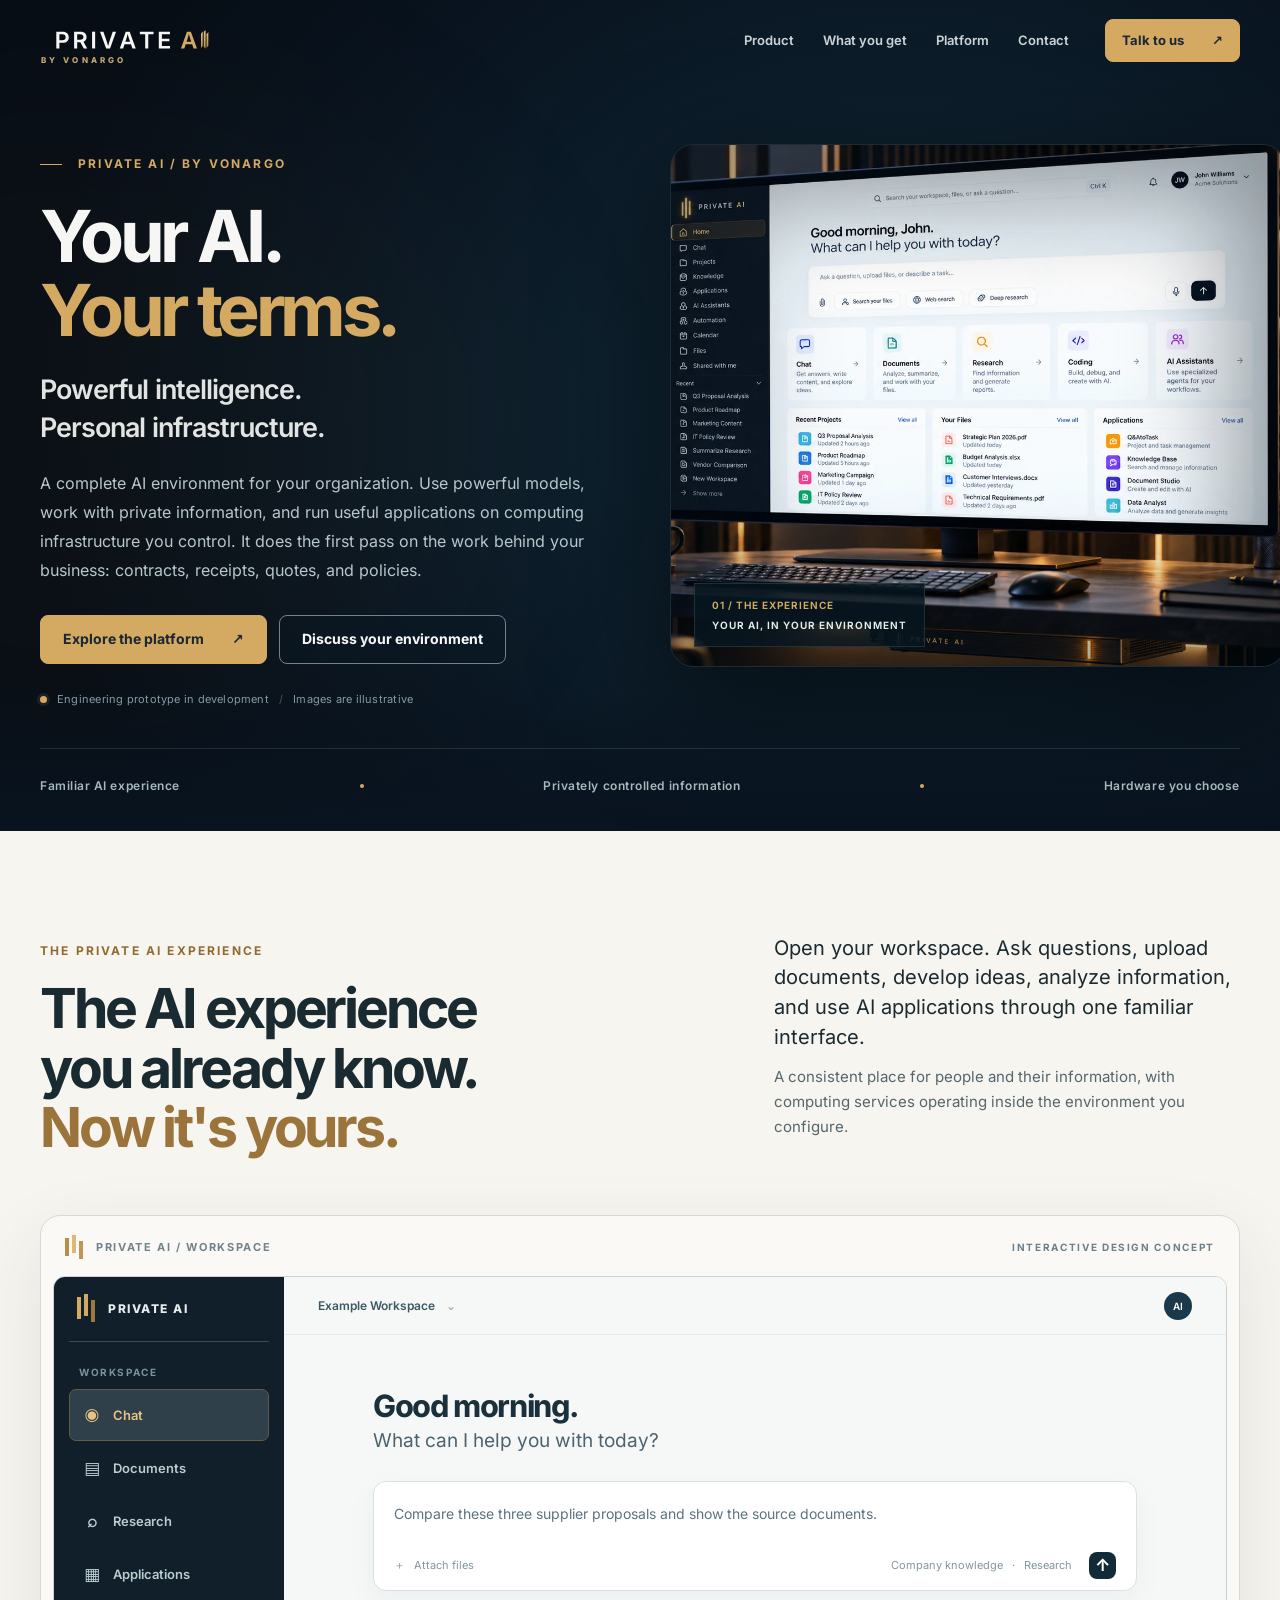
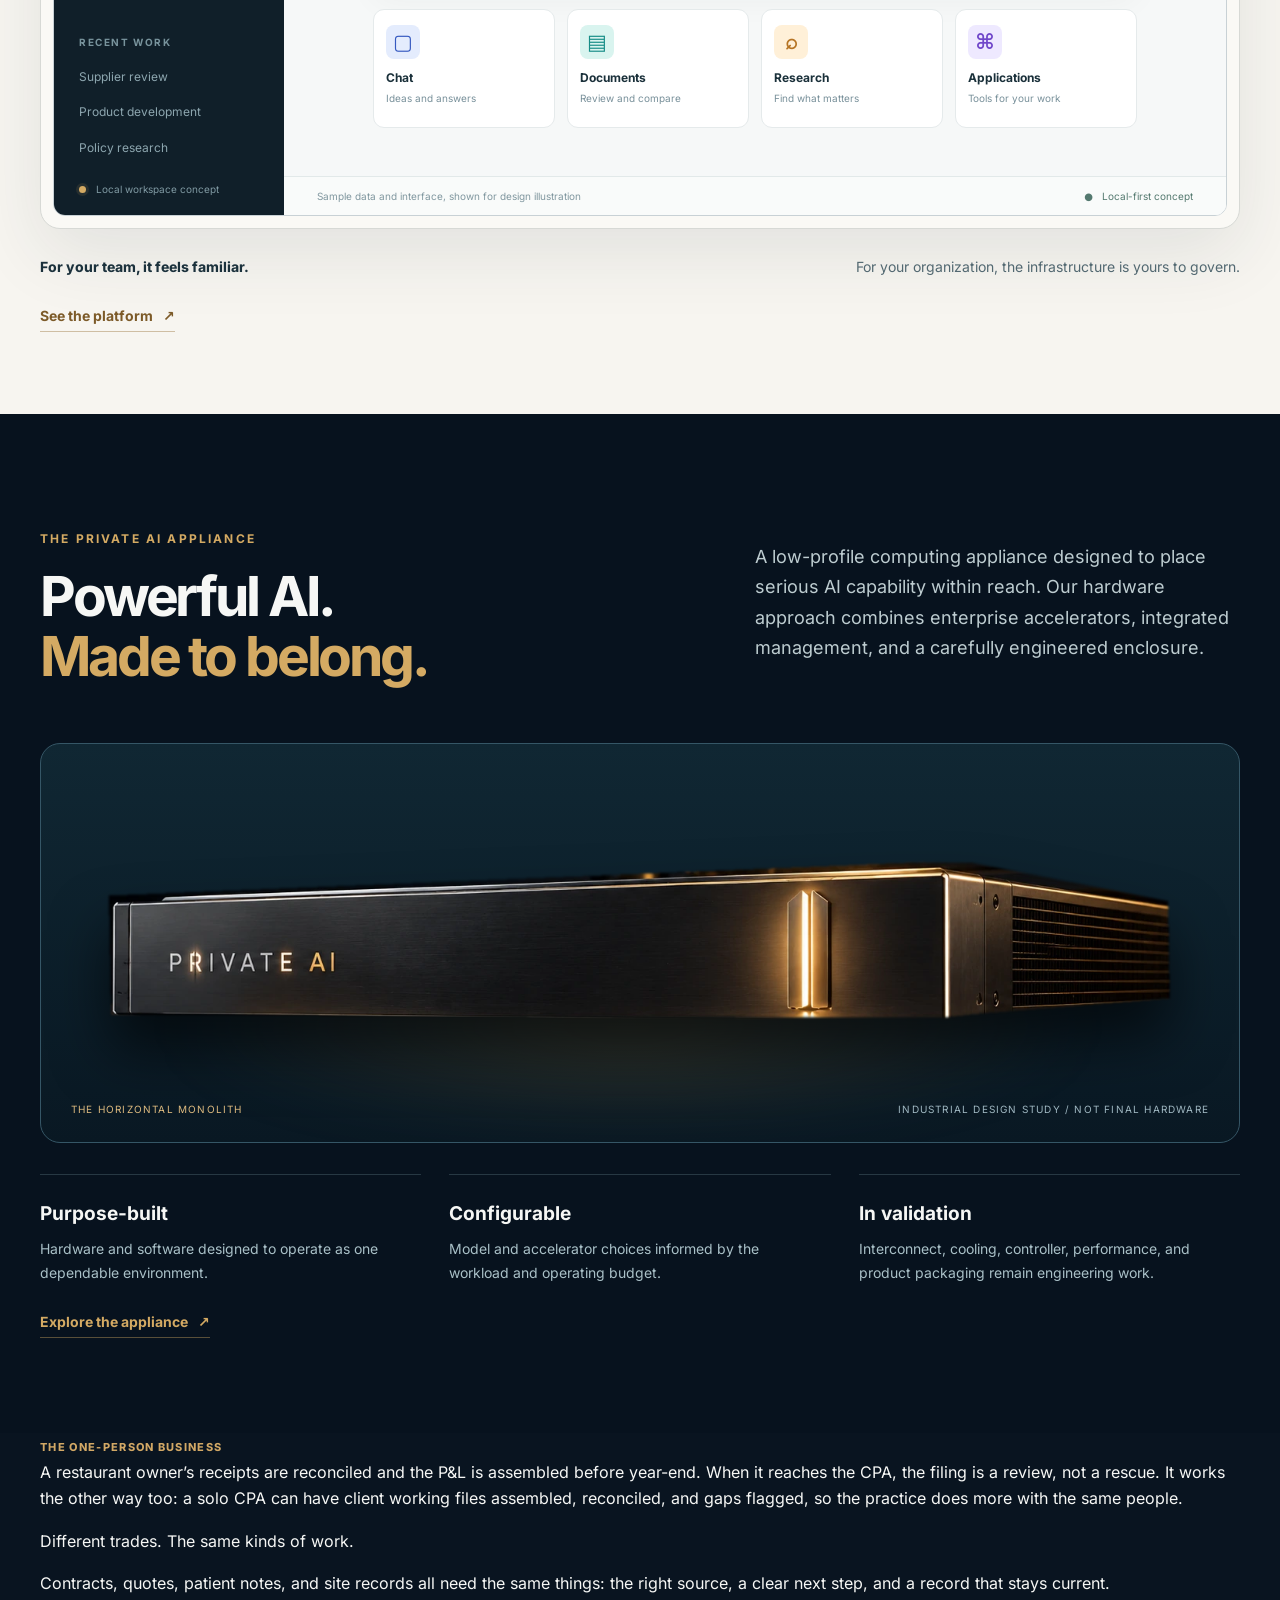
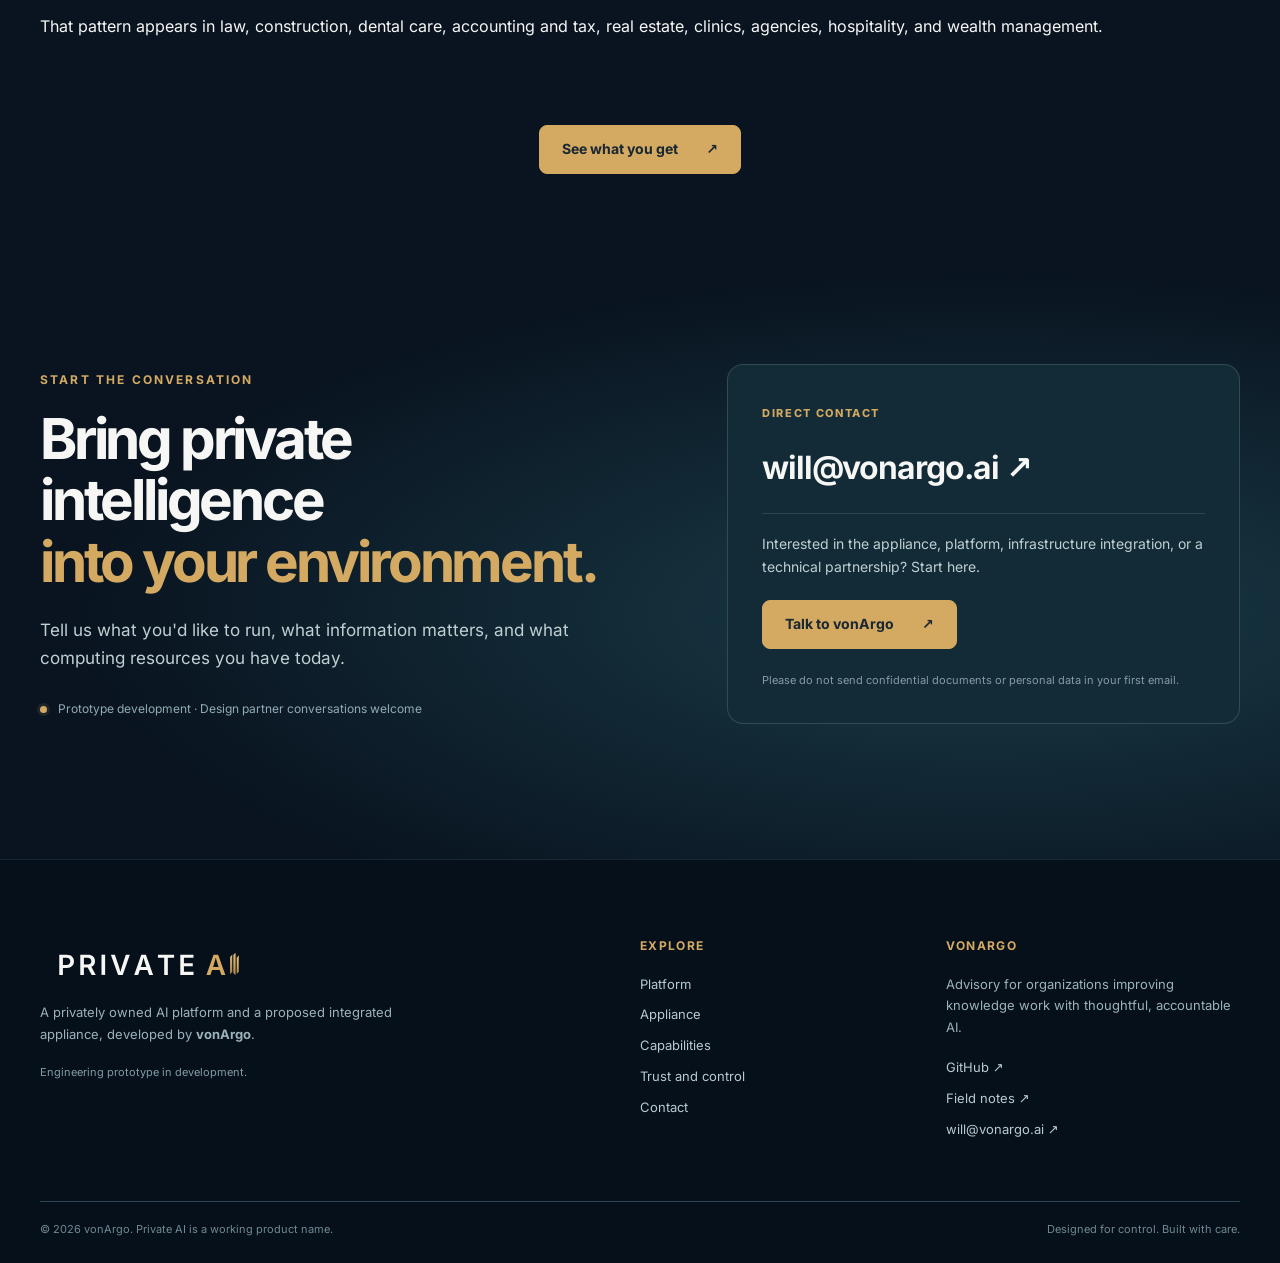
==== commit 1aed1c45: "Replace site with the 3-page Option B structure (Product / What you get / Platform & trust). - index" ====
--- a/index.html
+++ b/index.html
@@ -4,6 +4,7 @@
   <meta charset="utf-8">
   <meta name="viewport" content="width=device-width, initial-scale=1">
   <meta name="theme-color" content="#091420">
+  <title>Private AI | Powerful intelligence. Personal infrastructure.</title>
   <meta name="description" content="Explore Private AI, a locally operated AI platform with a purpose-built appliance and flexible computing options. Private models, knowledge, applications, and control.">
   <meta property="og:type" content="website">
   <meta property="og:title" content="Private AI | Powerful intelligence. Personal infrastructure.">
@@ -12,7 +13,6 @@
   <link rel="canonical" href="https://vonargo.ai/">
   <meta property="og:image" content="https://vonargo.ai/assets/social-preview.jpg">
   <meta name="twitter:card" content="summary_large_image">
-  <title>Private AI | Powerful intelligence. Personal infrastructure.</title>
   <link rel="icon" href="assets/favicon.png" type="image/png">
   <link rel="icon" href="assets/private-ai-mark.svg" type="image/svg+xml">
   <link rel="stylesheet" href="fonts/fonts.css">
@@ -24,17 +24,17 @@
   <a class="skip-link" href="#main">Skip to content</a>
   <header class="site-header" id="site-header">
     <div class="header-inner wrap">
-      <a class="brand-link" href="index.html" aria-label="Private AI by vonArgo - home">
+      <a class="brand-link" href="/" aria-label="Private AI by vonArgo - home">
         <img class="brand-logo" src="assets/private-ai-wordmark.svg" alt="Private AI" width="876" height="186">
         <span class="brand-byline">BY VONARGO</span>
       </a>
       <nav class="nav-links" aria-label="Primary navigation" id="primary-nav">
-        <a href="platform/index.html">Platform</a>
-        <a href="appliance/index.html">Appliance</a>
-        <a href="index.html#capabilities">Capabilities</a>
-        <a href="index.html#trust">Trust</a>
+        <a href="#top">Product</a>
+        <a href="work/">What you get</a>
+        <a href="platform/">Platform</a>
+        <a href="#contact">Contact</a>
       </nav>
-      <a class="button button-gold nav-cta" href="contact/index.html">Talk to us <span aria-hidden="true">&#8599;</span></a>
+      <a class="button button-gold nav-cta" href="#contact">Talk to us <span aria-hidden="true">&#8599;</span></a>
       <button class="menu-toggle" type="button" aria-controls="primary-nav" aria-expanded="false" aria-label="Open navigation"><span></span><span></span><span></span></button>
     </div>
   </header>
@@ -47,10 +47,10 @@
           <div class="eyebrow"><span class="gold-hairline"></span> PRIVATE AI / BY VONARGO</div>
           <h1 id="hero-heading">Your AI.<br><em>Your terms.</em></h1>
           <p class="hero-tagline">Powerful intelligence.<br>Personal infrastructure.</p>
-          <p class="hero-intro">A complete AI environment for your organization. Use powerful models, work with private information, and run useful applications on computing infrastructure you control.</p>
+          <p class="hero-intro">A complete AI environment for your organization. Use powerful models, work with private information, and run useful applications on computing infrastructure you control. It does the first pass on the work behind your business: contracts, receipts, quotes, and policies.</p>
           <div class="cta-row">
-            <a class="button button-gold" href="platform/index.html">Explore the platform <span aria-hidden="true">&#8599;</span></a>
-            <a class="button button-outline" href="contact/index.html">Discuss your environment</a>
+            <a class="button button-gold" href="platform/#platform">Explore the platform <span aria-hidden="true">&#8599;</span></a>
+            <a class="button button-outline" href="#contact">Discuss your environment</a>
           </div>
           <div class="hero-footnote"><span class="status-dot"></span> Engineering prototype in development <span class="footnote-separator">/</span> Images are illustrative</div>
         </div>
@@ -114,32 +114,7 @@
         </div>
       </div>
       <div class="wrap experience-bottom" data-reveal><span>For your team, it feels familiar.</span><span>For your organization, the infrastructure is yours to govern.</span></div>
-      <div class="wrap" data-reveal><a class="link-arrow" href="platform/index.html">See the platform <span aria-hidden="true">&#8599;</span></a></div>
-    </section>
-
-    <section class="section-dark platform-section" id="platform" aria-labelledby="platform-title">
-      <div class="wrap platform-header" data-reveal>
-        <p class="eyebrow">THE INTELLIGENCE PLATFORM</p>
-        <h2 id="platform-title">One platform.<br><em>Many kinds of intelligence.</em></h2>
-        <p class="section-lead">The software brings models, knowledge, applications, and management together. Each capability has a clear place in the system and a familiar place in your workspace.</p>
-      </div>
-      <div class="wrap platform-grid">
-        <div class="platform-topology" data-reveal>
-          <div class="topology-workspace"><span class="topology-micro">YOUR PRIVATE AI WORKSPACE</span><strong>One coherent experience</strong><span>Chat &nbsp; · &nbsp; Documents &nbsp; · &nbsp; Apps</span></div>
-          <div class="topology-stem" aria-hidden="true"></div>
-          <div class="topology-orchestration"><span class="topology-micro">THE SHARED PLATFORM</span><strong>Model and workload gateway</strong><span>Connects available capabilities to the work</span></div>
-          <div class="topology-trunk" aria-hidden="true"></div>
-          <div class="topology-nodes" aria-label="Shared AI services"><span>Models</span><span>Knowledge</span><span>Actions</span><span>Control</span></div>
-          <div class="topology-foundation">CUSTOMER-CONTROLLED COMPUTING</div>
-          <p class="topology-disclaimer">Concept architecture. Runtime selection and orchestration are under development.</p>
-        </div>
-        <div class="capability-rows" data-reveal>
-          <div class="cap-row"><span class="cap-number">01</span><div><h3>Models</h3><p>Run and select local language, reasoning, vision, and specialist models suited to your work.</p></div></div>
-          <div class="cap-row"><span class="cap-number">02</span><div><h3>Knowledge</h3><p>Find useful information across authorized collections and inspect the sources behind an answer.</p></div></div>
-          <div class="cap-row"><span class="cap-number">03</span><div><h3>Applications</h3><p>Use chat, research, coding, analysis, and independent AI-enabled tools from a shared environment.</p></div></div>
-          <div class="cap-row"><span class="cap-number">04</span><div><h3>Control</h3><p>Manage the people, services, access boundaries, and operational health of your AI environment.</p></div></div>
-        </div>
-      </div>
+      <div class="wrap" data-reveal><a class="link-arrow" href="platform/#platform">See the platform <span aria-hidden="true">&#8599;</span></a></div>
     </section>
 
     <section class="section-dark appliance-section" id="appliance" aria-labelledby="appliance-title">
@@ -157,62 +132,32 @@
         <div><b>Configurable</b><p>Model and accelerator choices informed by the workload and operating budget.</p></div>
         <div><b>In validation</b><p>Interconnect, cooling, controller, performance, and product packaging remain engineering work.</p></div>
       </div>
-      <div class="wrap" data-reveal><a class="link-arrow" href="appliance/index.html">Explore the appliance <span aria-hidden="true">&#8599;</span></a></div>
+      <div class="wrap" data-reveal><a class="link-arrow" href="#appliance">Explore the appliance <span aria-hidden="true">&#8599;</span></a></div>
     </section>
 
-    <section class="section-light compute-section" aria-labelledby="compute-title">
-      <div class="wrap compute-layout">
-        <div class="compute-copy" data-reveal>
-          <p class="eyebrow eyebrow-dark">COMPUTE THAT FITS</p>
-          <h2 id="compute-title">Your infrastructure.<br><em>Your choice.</em></h2>
-          <p>Private AI is being developed as a common software environment that can use our integrated appliance and other compatible model-serving systems.</p>
-          <p class="muted-small">One software experience can serve different validated compute configurations. Third-party compatibility is a development objective and depends on hardware and runtime testing.</p>
+    <section class="section-dark" aria-label="The one-person business">
+      <div class="wrap recognition-band" data-reveal>
+        <div class="recognition-half">
+          <span class="usecase-index">THE ONE-PERSON BUSINESS</span>
+          <p>A restaurant owner&rsquo;s receipts are reconciled and the P&amp;L is assembled before year-end. When it reaches the CPA, the filing is a review, not a rescue. It works the other way too: a solo CPA can have client working files assembled, reconciled, and gaps flagged, so the practice does more with the same people.</p>
         </div>
-        <div class="compute-cards" data-reveal>
-          <div class="compute-system primary-compute"><span class="compute-type">01 / INTEGRATED</span><img src="assets/private-ai-mark.svg" width="70" height="70" alt=""><strong>Private AI appliance</strong><p>Our proposed complete hardware and software configuration.</p></div>
-          <div class="compute-system"><span class="compute-type">02 / EXISTING</span><span class="compute-device work-device" aria-hidden="true"></span><strong>GPU workstations</strong><p>Use compatible local hardware your organization already owns.</p></div>
-          <div class="compute-system"><span class="compute-type">03 / EXPANDED</span><span class="compute-device node-device" aria-hidden="true"></span><strong>Additional compute</strong><p>Connect supported model endpoints as requirements grow.</p></div>
+        <div class="recognition-half">
+          <p class="recognition-line">Different trades. The same kinds of work.</p>
+          <p>Contracts, quotes, patient notes, and site records all need the same things: the right source, a clear next step, and a record that stays current.</p>
+          <p>That pattern appears in law, construction, dental care, accounting and tax, real estate, clinics, agencies, hospitality, and wealth management.</p>
         </div>
-      </div>
     </section>
 
-    <section class="section-dark capabilities-section" id="capabilities" aria-labelledby="capabilities-title">
-      <div class="wrap capabilities-head" data-reveal><p class="eyebrow">WHAT IT ENABLES</p><h2 id="capabilities-title">Confidential information.<br><em>Powerful intelligence.</em></h2><p>Private AI is designed for the everyday work that matters across professional services, engineering, research, and internal operations.</p></div>
-      <div class="wrap usecase-grid" data-reveal>
-        <article class="usecase"><span class="usecase-index">01 / DOCUMENTS</span><h3>Understand your documents.</h3><p>Search, summarize, compare, and inspect source references across the information your organization authorizes.</p><span class="usecase-tiny">DOCUMENT INTELLIGENCE</span></article>
-        <article class="usecase"><span class="usecase-index">02 / KNOWLEDGE</span><h3>Find the knowledge you need.</h3><p>Explore local collections, policies, technical records, and the context behind decisions.</p><span class="usecase-tiny">KNOWLEDGE RETRIEVAL</span></article>
-        <article class="usecase"><span class="usecase-index">03 / RESEARCH</span><h3>Make sense of complex work.</h3><p>Use capable models to research questions, compare evidence, and prepare useful working material.</p><span class="usecase-tiny">RESEARCH AND ANALYSIS</span></article>
-        <article class="usecase"><span class="usecase-index">04 / ACTIONS</span><h3>Bring tools into the workflow.</h3><p>Connect approved applications and assistants with explicit permissions and human review.</p><span class="usecase-tiny">TOOLS AND ASSISTANTS</span></article>
-      </div>
-    </section>
-
-    <section class="section-light trust-section" id="trust" aria-labelledby="trust-title">
-      <div class="wrap trust-grid">
-        <div class="trust-copy" data-reveal><p class="eyebrow eyebrow-dark">TRUST AND CONTROL</p><h2 id="trust-title">Know where your AI runs.<br><em>Know what it can access.</em></h2><p>Local computing creates a practical foundation for organizations that want to govern sensitive information. Private AI is being designed around clear boundaries, verifiable sources, and controlled access.</p><div class="trust-disclaimer">Security and compliance depend on the final deployment, policies, software configuration, and independent validation. No certification is claimed.</div></div>
-        <div class="trust-stack" data-reveal>
-          <div class="trust-item"><span class="trust-symbol">01</span><div><h3>Local execution</h3><p>Models and information services can operate within infrastructure your organization controls.</p></div></div>
-          <div class="trust-item"><span class="trust-symbol">02</span><div><h3>Scoped access</h3><p>Users, applications, and information sources need explicit boundaries and accountable actions.</p></div></div>
-          <div class="trust-item"><span class="trust-symbol">03</span><div><h3>Traceable information</h3><p>Source references and human review help make AI-supported work easier to verify.</p></div></div>
-        </div>
-      </div>
-    </section>
-
-    <section class="section-dark approach-section" aria-labelledby="approach-title">
-      <div class="wrap approach-grid">
-        <div data-reveal><p class="eyebrow">VONARGO ENGINEERING</p><h2 id="approach-title">Proven technology.<br><em>Purpose-built integration.</em></h2><p class="section-lead">Enterprise compute, open models, and mature software can be assembled into a coherent product. The work is in the integration, testing, operations, and customer experience.</p></div>
-        <div class="approach-summary" data-reveal>
-          <div class="approach-line"><span>COMPUTE</span><strong>Enterprise accelerators</strong></div>
-          <div class="approach-line"><span>INTELLIGENCE</span><strong>Open models and inference</strong></div>
-          <div class="approach-line"><span>SOFTWARE</span><strong>Shared services and applications</strong></div>
-          <p>Our engineering focus: validate the complete system and document how it performs.</p>
-        </div>
+    <section class="section-dark" aria-label="See what you get">
+      <div class="wrap" style="text-align:center;padding:70px 0">
+        <a class="button button-gold" href="work/">See what you get <span aria-hidden="true">&#8599;</span></a>
       </div>
     </section>
 
     <section class="section-dark contact-section" id="contact" aria-labelledby="contact-title">
       <div class="wrap contact-grid" data-reveal>
         <div><p class="eyebrow">START THE CONVERSATION</p><h2 id="contact-title">Bring private intelligence<br><em>into your environment.</em></h2><p>Tell us what you'd like to run, what information matters, and what computing resources you have today.</p><div class="contact-status"><span class="status-dot"></span> Prototype development · Design partner conversations welcome</div></div>
-        <div class="contact-box"><span class="contact-label">DIRECT CONTACT</span><a class="contact-email" href="mailto:will@vonargo.ai?subject=Private%20AI%20inquiry">will@vonargo.ai <span aria-hidden="true">&#8599;</span></a><p>Interested in the appliance, platform, infrastructure integration, or a technical partnership? Start here.</p><a class="button button-gold" href="contact/index.html">Talk to vonArgo <span aria-hidden="true">&#8599;</span></a><span class="contact-small">Please do not send confidential documents or personal data in your first email.</span></div>
+        <div class="contact-box"><span class="contact-label">DIRECT CONTACT</span><a class="contact-email" href="mailto:will@vonargo.ai?subject=Private%20AI%20inquiry">will@vonargo.ai <span aria-hidden="true">&#8599;</span></a><p>Interested in the appliance, platform, infrastructure integration, or a technical partnership? Start here.</p><a class="button button-gold" href="#contact">Talk to vonArgo <span aria-hidden="true">&#8599;</span></a><span class="contact-small">Please do not send confidential documents or personal data in your first email.</span></div>
       </div>
     </section>
   </main>
@@ -220,7 +165,7 @@
   <footer class="site-footer" id="company">
     <div class="wrap footer-grid">
       <div class="footer-maker"><img src="assets/private-ai-wordmark.svg" alt="Private AI" width="876" height="186"><p>A privately owned AI platform and a proposed integrated appliance, developed by <strong>vonArgo</strong>.</p><span>Engineering prototype in development.</span></div>
-      <div class="footer-links"><h3>Explore</h3><a href="platform/index.html">Platform</a><a href="appliance/index.html">Appliance</a><a href="index.html#capabilities">Capabilities</a><a href="index.html#trust">Trust and control</a><a href="contact/index.html">Contact</a></div>
+      <div class="footer-links"><h3>Explore</h3><a href="platform/#platform">Platform</a><a href="#appliance">Appliance</a><a href="platform/#capabilities">Capabilities</a><a href="platform/#trust">Trust and control</a><a href="#contact">Contact</a></div>
       <div class="footer-links"><h3>vonArgo</h3><p>Advisory for organizations improving knowledge work with thoughtful, accountable AI.</p><a href="https://github.com/vonargo" target="_blank" rel="noopener noreferrer">GitHub <span aria-hidden="true">&#8599;</span></a><a href="https://parlaiment.bearblog.dev" target="_blank" rel="noopener noreferrer">Field notes <span aria-hidden="true">&#8599;</span></a><a href="mailto:will@vonargo.ai">will@vonargo.ai <span aria-hidden="true">&#8599;</span></a></div>
     </div>
     <div class="wrap footer-bottom"><span>&copy; <span id="year">2026</span> vonArgo. Private AI is a working product name.</span><span>Designed for control. Built with care.</span></div>
